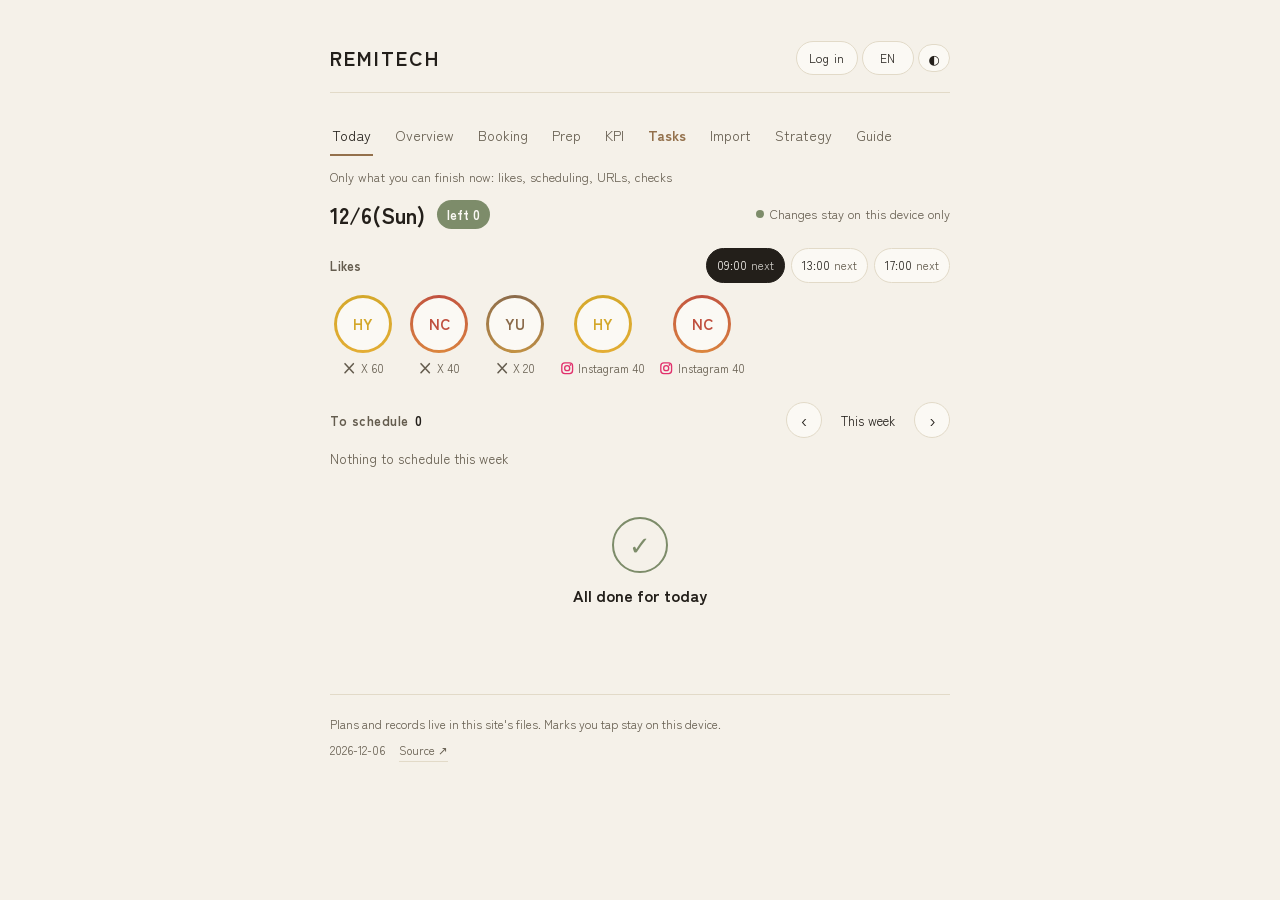
==== index.html @ 0c25159d "REEL: 準備タブに「画像プロンプト」メニューを追加（X・IG別、1行省略表示・コピー） Co-Authored-By: Claude Sonnet 5.5 <noreply@anthropic.c" ====
<!doctype html>
<html lang="en">
<head>
<meta charset="utf-8">
<meta name="viewport" content="width=device-width, initial-scale=1">
<title>REMITECH HUB</title>
<link rel="icon" href="favicon.svg" type="image/svg+xml">
<link rel="icon" href="favicon-32.png" sizes="32x32" type="image/png">
<link rel="apple-touch-icon" href="apple-touch-icon.png">
<meta name="description" content="Source of truth for everything we post.">
<link rel="preconnect" href="https://fonts.googleapis.com">
<link rel="preconnect" href="https://fonts.gstatic.com" crossorigin>
<link rel="stylesheet" href="https://fonts.googleapis.com/css2?family=Zen+Kaku+Gothic+New:wght@300;400;500&family=Shippori+Mincho:wght@500&display=swap">
<link rel="stylesheet" href="./reel-editor.css?v=20261112-img">
<style>
  :root{
    --neon:#2bff88; --neon-ink:#07361b;
    --bg:#f5f1e9; --surface:#fbf9f4; --line:#e2dac8;
    --ink:#231f1a; --muted:#645c4e; --wood:#93704b; --wood-soft:#ece1d0; --sage:#7d8c6a; --todaybg:#f3ebdd; --wkndbg:#f2efe7;
    --mincho:"Shippori Mincho","Hiragino Mincho ProN",serif;
    --gothic:"Zen Kaku Gothic New","Hiragino Sans","Yu Gothic",system-ui,sans-serif;
  }
  @media (prefers-color-scheme:dark){ :root:not([data-theme="light"]){
    --bg:#1c1a16; --surface:#242119; --line:#38332a;
    --ink:#f2eee5; --muted:#b6ad99; --wood:#c99f74; --wood-soft:#382d20; --sage:#9aab84; --todaybg:#2b2318; --wkndbg:#221f19;
  }}
  :root[data-theme="dark"]{
    --bg:#1c1a16; --surface:#242119; --line:#38332a;
    --ink:#f2eee5; --muted:#b6ad99; --wood:#c99f74; --wood-soft:#382d20; --sage:#9aab84; --todaybg:#2b2318; --wkndbg:#221f19;
  }
  *{box-sizing:border-box}
  /* 2026-09-17: 押したときに一瞬ボタンの大きさが変わる問題を消す。
     端末側の既定の押下効果（灰色の重ね・ダブルタップ拡大・OS純正のボタン装飾）が原因だった */
  button{ -webkit-tap-highlight-color:transparent; -webkit-appearance:none; appearance:none; touch-action:manipulation; }
  body{
    margin:0; background:var(--bg); color:var(--ink);
    font-family:var(--gothic); font-weight:400; line-height:1.8;
    -webkit-font-smoothing:antialiased;
  }
  .page{ width:100%; max-width:660px; margin:0 auto; padding:40px 20px 72px; }
  /* 週表は横に長いので、広い画面では枠を広げる。読みものは狭いままにする */
  body[data-wide="true"] .page{ max-width:1180px; }
  body[data-wide="true"] .sum,
  body[data-wide="true"] .rem{ max-width:none; }
  .list, .post, .imp{ max-width:660px; }

  /* ---- header ---- */
  .top{ display:flex; align-items:flex-start; justify-content:space-between; gap:12px; }
  .brand{ margin:0 0 2px; font-size:10px; letter-spacing:.34em; text-indent:.34em;
          color:var(--muted); }
  h1{ margin:0; font-family:var(--mincho); font-weight:500;
      font-size:22px; letter-spacing:.4em; text-indent:.4em; }
  .tagline{ margin:6px 0 0; font-size:13px; color:var(--muted); letter-spacing:.04em; }
  .lang{ display:flex; gap:4px; flex:0 0 auto; }
  .lang{ align-items:center; }
  .pill{
    background:var(--surface); border:1px solid var(--line); border-radius:999px;
    color:var(--ink); font:inherit; font-size:12px; letter-spacing:.06em;
    padding:5px 12px; cursor:pointer; min-width:52px;
  }
  .pill:hover{ border-color:var(--wood); }
  .theme{
    background:var(--surface); border:1px solid var(--line); border-radius:999px;
    color:var(--ink); font:inherit; font-size:13px; line-height:1;
    width:32px; height:28px; cursor:pointer; padding:0;
  }
  .theme:hover{ border-color:var(--wood); }

  /* 状態は色と形の両方で示す。英語が読めなくても区別がつくように */
  .dot{ width:6px; height:6px; border-radius:50%; flex:0 0 auto; }
  .dot[data-status="draft"]{ background:var(--wood); }
  .dot[data-status="live"]{ background:var(--sage, #7d8c6a); }

  /* 更新のお知らせ。作業中に邪魔しないよう、上に細く出すだけ */
  .toast{
    position:fixed; top:10px; right:12px;
    display:flex; align-items:center; gap:12px; z-index:50;
    background:var(--surface); border:1px solid var(--wood); border-radius:999px;
    padding:6px 6px 6px 14px; font-size:12px; color:var(--ink); opacity:.96;
    box-shadow:0 2px 12px rgba(0,0,0,.10); max-width:calc(100vw - 24px);
  }
  .toast[hidden]{ display:none; }
  .toast button{
    background:var(--wood); border:0; border-radius:999px; color:var(--surface);
    font:inherit; font-size:12px; padding:5px 12px; cursor:pointer;
  }
  .toast .x{ background:none; color:var(--muted); padding:5px 8px; }

  /* 上へ戻る。長い週表や準備ボードで下まで行くと出る */
  .totop{
    position:fixed; right:16px; bottom:16px; z-index:40;
    width:40px; height:40px; border-radius:50%;
    background:var(--surface); border:1px solid var(--line); color:var(--ink);
    font:inherit; font-size:16px; line-height:1; cursor:pointer;
    box-shadow:0 2px 10px rgba(0,0,0,.10);
    opacity:0; transform:translateY(6px); transition:opacity .18s ease, transform .18s ease;
  }
  .totop[hidden]{ display:none; }
  .totop[data-in="true"]{ opacity:.95; transform:translateY(0); }
  .totop:hover{ border-color:var(--wood); color:var(--wood); }
  @media (prefers-reduced-motion:reduce){ .totop{ transition:none } }

  /* ---- nav ---- */
  /* タブが増えて、スマホでは一列に収まらない。ページごと横に揺れないよう、
     タブの列だけを横に流す */
  .nav{ display:flex; gap:4px; margin:24px 0 4px; overflow-x:auto; scrollbar-width:none;
        -webkit-overflow-scrolling:touch; }
  .nav::-webkit-scrollbar{ display:none; }
  .nav button{
    background:none; border:0; border-bottom:2px solid transparent;
    color:var(--muted); font:inherit; font-size:14px; padding:6px 2px; margin-right:16px;
    cursor:pointer; flex:0 0 auto; white-space:nowrap;
  }
  .nav button[aria-pressed="true"]{ color:var(--ink); border-bottom-color:var(--wood); }
  /* いいねタブ＝日々の作業タブ。押していなくても少し目立たせる（2026-09-21） */
  .nav button.navhot{ color:var(--wood); font-weight:700; }
  .nav button.navhot[aria-pressed="true"]{ color:var(--ink); }

  /* ---- KPI ---- */
  .kpi{ max-width:none; }
  .ksumbar{ display:flex; flex-wrap:wrap; gap:8px; margin-bottom:20px; }
  .ksum{
    display:flex; flex-direction:column; gap:2px; border:1px solid var(--line);
    border-top:3px solid var(--chc, var(--wood)); border-radius:10px; padding:8px 14px;
  }
  .ksumall{ border-top-color:var(--ink); }
  .ksumname{ font-size:10.5px; color:var(--muted); letter-spacing:.05em; }
  .ksumval{ font-size:18px; font-weight:500; font-variant-numeric:tabular-nums; color:var(--ink); }
  .kgroup{ margin-bottom:18px; display:grid; grid-template-columns:repeat(auto-fill, minmax(260px, 1fr));
    gap:10px; }
  .kgroup .kgtitle{ grid-column:1 / -1; margin-bottom:0; }
  .kgroup .kcard{ margin-bottom:0; }

  .chores{ margin-top:30px; border-top:1px solid var(--line); padding-top:18px; }
  .chwrap{ border:1px solid var(--line); border-radius:14px; background:var(--surface); overflow:hidden; }
  .chtab{ width:100%; border-collapse:collapse; table-layout:fixed; }
  .chtab th, .chtab td{ padding:9px 8px; border-bottom:1px solid var(--line); vertical-align:middle; }
  .chtab tbody tr:last-child th, .chtab tbody tr:last-child td{ border-bottom:0; }
  .chtab thead th{ font-size:13px; font-weight:500; color:var(--muted); text-align:left;
    font-variant-numeric:tabular-nums; }
  .chtab thead th:first-child{ width:150px; }
  .chtab th.now, .chtab td.now{ background:var(--wood-soft); }
  .chtab thead th.now{ color:var(--wood); }
  .chacc2{ text-align:left; border-left:3px solid var(--chc, var(--wood)); }
  .chacc2 b{ display:block; font-size:13px; font-weight:500; color:var(--chc, var(--ink)); }
  .chacc2 i{ font-style:normal; font-size:11.5px; color:var(--muted); }
  .chtab td{ display:table-cell; }
  .chtab td .chchip{ margin:2px 4px 2px 0; }
  .chchip{ font:inherit; font-size:12.5px; color:var(--ink); background:var(--bg);
    border:1px solid var(--line); border-radius:999px; padding:5px 12px; cursor:pointer; }
  .chchip:hover{ border-color:var(--wood); }
  .chchip[data-on="true"]{ color:var(--surface); background:var(--sage); border-color:var(--sage); }
  @media (max-width:640px){
    .chtab thead th:first-child{ width:86px; }
    .chtab th, .chtab td{ padding:7px 4px; }
    .chacc2 b{ font-size:12px; }
    .chtab td .chchip{ display:block; width:100%; margin:3px 0; padding:6px 2px; font-size:11.5px; }
  }
  .kgtitle{
    margin:0 0 8px; font-size:11.5px; color:var(--chc, var(--wood)); letter-spacing:.06em;
    font-weight:500; border-left:3px solid var(--chc, var(--wood)); padding-left:8px;
  }
  .kcard{
    border:1px solid var(--line); border-left:3px solid var(--chc, var(--wood));
    border-radius:14px; background:var(--surface); padding:14px 16px; margin-bottom:10px;
  }
  .khead{ display:flex; align-items:center; gap:8px; margin-bottom:6px; }
  .khead .who{ font-weight:500; font-size:13.5px; color:var(--chc, var(--ink)); }
  .khead .kdate{ margin-left:auto; font-size:11px; color:var(--muted);
                 font-variant-numeric:tabular-nums; }
  .kbody{ display:flex; align-items:flex-end; justify-content:space-between; gap:16px; }
  .kmain{ flex:0 0 auto; }
  .kmain .lbl{ display:block; font-size:11.5px; color:var(--muted); letter-spacing:.04em; }
  .kmain .val{ font-size:26px; font-weight:500; font-variant-numeric:tabular-nums; line-height:1.2; }
  .kmain .dif{ font-size:12px; margin-left:7px; font-variant-numeric:tabular-nums; }
  .kmain .dif[data-up="true"]{ color:var(--sage); }
  .kmain .dif[data-up="false"]{ color:#b4553f; }
  button.ksum{ font:inherit; text-align:left; background:var(--surface); color:inherit; cursor:pointer; }
  button.ksum:hover{ border-color:var(--chc, var(--wood)); }
  button.ksum[aria-pressed="true"]{ background:var(--wood-soft); }
  .ktoggle{ display:block; width:100%; font:inherit; color:inherit; text-align:left; background:none; border:0; padding:0; cursor:pointer; }
  .kbody{ align-items:center; }
  .kchev{ font-size:13px; color:var(--muted); }
  .kman{ margin:0 0 20px; padding:14px 16px; border:1px solid var(--line); border-radius:14px; background:var(--surface); }
  .kmhead{ display:flex; align-items:baseline; gap:10px; flex-wrap:wrap; }
  .kmhead .kgtitle{ margin:0; }
  .kmyt{ margin:6px 0 0; font-size:12.5px; color:var(--muted); }
  .kmgrid{ display:grid; grid-template-columns:repeat(auto-fill, minmax(150px, 1fr)); gap:8px; margin-top:10px; }
  .kmcell{ display:flex; flex-direction:column; gap:3px; font-size:12px; color:var(--muted); box-shadow:inset 3px 0 0 var(--chc); padding-left:8px; }
  .kmcell b{ color:var(--ink); font-weight:600; }
  .kmin{ min-height:44px; font:inherit; font-size:16px; font-variant-numeric:tabular-nums; padding:6px 10px;
    border:1px solid var(--line); border-radius:10px; background:var(--bg); color:var(--ink); }
  .kmbar{ display:flex; align-items:center; gap:10px; margin-top:12px; }
  .kmwho{ display:flex; align-items:baseline; gap:6px; flex-wrap:wrap; }
  .kmdt{ font-style:normal; font-size:11px; color:var(--muted); }
  .kmdt[data-old="true"]{ color:#b4553f; }
  .kmrow{ display:flex; align-items:baseline; justify-content:space-between; gap:8px; }
  .kmrow i{ font-style:normal; font-size:11.5px; color:var(--muted); }
  .kmnum{ font:inherit; font-variant-numeric:tabular-nums; color:var(--ink); background:none; border:0; border-bottom:1px dashed var(--line);
    padding:2px 2px; min-height:32px; cursor:pointer; font-size:17px; }
  .kmnum.kmbig{ font-size:26px; font-weight:600; line-height:1.15; }
  .kmnum:hover{ border-bottom-color:var(--chc, var(--ink)); }
  .kmedit{ width:100%; max-width:130px; }
  .kmgrid .kmcell{ padding:8px 10px 8px 12px; gap:4px; }
  .kmnumwrap{ display:flex; flex-direction:column; align-items:flex-end; }
  .kmstamp{ font-style:normal; font-size:9.5px; color:var(--muted); margin-top:-2px; }
  .kmbar button{ min-height:44px; padding:0 22px; font:inherit; font-weight:700; border:0; border-radius:10px;
    background:var(--ink); color:var(--surface); cursor:pointer; }
  .kdetail{ margin-top:12px; border-top:1px solid var(--line); padding-top:8px; overflow-x:auto; }
  .kdetail table{ width:100%; border-collapse:collapse; font-size:13px; font-variant-numeric:tabular-nums; }
  .kdetail th{ font-size:11.5px; font-weight:500; color:var(--muted); text-align:right; padding:4px 6px; }
  .kdetail td{ text-align:right; padding:5px 6px; border-top:1px solid var(--line); }
  .kdetail th:first-child, .kdetail td:first-child{ text-align:left; }
  .kdetail .kd[data-up="true"]{ color:var(--sage); }
  .kdetail .kd[data-up="false"][data-zero="false"]{ color:#b4553f; }
  .kmore{ margin-top:8px; font:inherit; font-size:12.5px; background:none; border:1px dashed var(--line); border-radius:8px;
    padding:6px 10px; color:var(--muted); cursor:pointer; width:100%; }
  .spark{ width:100%; height:40px; display:block; overflow:visible; }
  .spark .sl{ fill:none; stroke:var(--chc, var(--wood)); stroke-width:1.5;
              stroke-linecap:round; stroke-linejoin:round; }
  .spark .sa{ fill:var(--chc, var(--wood)); opacity:.10; stroke:none; }
  .spark .sd{ fill:var(--chc, var(--wood)); }
  .ksub{ margin:10px 0 0; font-size:12px; color:var(--muted); }

  /* ---- booking board ---- */
  .book{ max-width:560px; }
  .bday{
    border:1px solid var(--line); border-radius:14px; background:var(--surface);
    padding:14px 16px; margin-bottom:10px;
  }
  .bday.today{ border-color:var(--wood); }
  .bday.past{ opacity:.62; }
  .bhead{ display:flex; align-items:baseline; justify-content:space-between; gap:10px; }
  .bhead .d{ font-size:15px; font-weight:500; font-variant-numeric:tabular-nums; }
  .bhead .w{ font-size:12px; color:var(--muted); }
  .bhead .v{ font-size:12px; }
  .bhead .v[data-ok="true"]{ color:var(--sage); }
  .bhead .v[data-ok="false"]{ color:var(--wood); }
  .bhead .v[data-ok="late"]{ color:#b4553f; }
  .brow{ display:flex; align-items:center; gap:8px; margin-top:9px; }
  .brow .nm{ font-size:12.5px; color:var(--chc, var(--ink)); flex:0 0 84px;
             overflow:hidden; text-overflow:ellipsis; white-space:nowrap; }
  .pips{ display:flex; gap:4px; flex-wrap:wrap; }
  .pip{
    display:inline-flex; align-items:center; gap:3px;
    font-size:10.5px; border:1px solid var(--line); border-radius:999px;
    padding:2px 7px; color:var(--muted); white-space:nowrap;
  }
  .pip b{ font-weight:500; font-variant-numeric:tabular-nums; }
  .pip[data-s="sched"]{ color:var(--neon-ink); background:var(--neon); border-color:var(--neon); }
  .pip[data-s="done"]{ color:var(--surface); background:var(--sage); border-color:var(--sage); }
  .pip[data-s="late"]{ color:var(--surface); background:#b4553f; border-color:#b4553f; }
  .pip[data-s="ready"]{ color:var(--surface); background:var(--wood); border-color:var(--wood); }
  .pip[data-s="text"]{ color:var(--wood); border-color:var(--wood); }

  /* ---- prep board ---- */
  .prep{ max-width:760px; }
  .snip{
    border:1px solid var(--line); border-left:3px solid var(--chc, var(--wood));
    border-radius:14px; background:var(--surface); padding:14px 16px; margin-bottom:12px;
  }
  .snhead{ cursor:default; margin-bottom:10px; }
  .snhead .stw{ margin-left:auto }
  .snurl{ display:flex; align-items:center; gap:8px; margin-bottom:10px; }
  .snurl code{
    flex:1 1 auto; min-width:0; overflow:hidden; text-overflow:ellipsis; white-space:nowrap;
    font-size:12.5px; color:var(--ink);
    background:var(--bg); border:1px solid var(--line); border-radius:8px; padding:6px 10px;
  }
  /* ---- ログイン（2026-10-08）と社内資料 ---- */
  /* ---- 投稿タブ（2026-10-08）---- */
  .pchow{ margin:0 0 10px; color:var(--muted); }
  .pcwrap{ overflow:auto; border:1px solid var(--line); border-radius:12px; background:var(--surface); }
  .pctab{ min-width:820px; }
  .pcc{ display:flex; flex-direction:column; align-items:center; justify-content:center; gap:2px; width:100%; min-height:44px; padding:4px 2px; box-sizing:border-box;
    font:inherit; font-size:11px; border:1px solid var(--line); border-radius:8px; background:var(--bg); color:var(--muted); }
  button.pcc{ cursor:pointer; }
  .pcc[data-st="ok"]{ background:color-mix(in srgb, var(--sage) 16%, var(--surface)); border-color:var(--sage); color:var(--ink); }
  .pcc[data-sel="true"]{ box-shadow:0 0 0 2px var(--ink) inset; }
  .pcc[data-st="none"]{ background:color-mix(in srgb, #e5534b 12%, var(--surface)); border-color:#e5534b; color:#b4553f; font-weight:700; }
  .pcc[data-st="wait"], .pcc[data-st="old"]{ border-style:dashed; }
  .pcc[data-st="nodata"]{ background:color-mix(in srgb, var(--muted) 14%, var(--surface)); }
  .pcm{ font-variant-numeric:tabular-nums; white-space:nowrap; }
  .pctag{ font-size:10.5px; padding:0 6px; border-radius:999px; border:1px solid var(--line); }
  .pctag[data-t="same"]{ color:var(--sage); border-color:var(--sage); }
  .pctag[data-t="near"]{ color:#b8862e; border-color:#e0a53a; }
  .pctag[data-t="diff"]{ color:#b4553f; border-color:#e5534b; }
  .pcdetail{ margin-top:12px; padding:12px 14px; border:1px solid var(--line); border-left:3px solid var(--chc, var(--wood)); border-radius:12px; background:var(--surface); }
  .pcdh{ margin:0 0 4px; font-size:14px; }
  .pcdh a{ margin-left:6px; }
  .pccmp{ display:grid; grid-template-columns:1fr 1fr; gap:10px; margin-top:8px; }
  .pccmp pre{ margin:0; white-space:pre-wrap; word-break:break-word; font:inherit; font-size:13px; line-height:1.5; background:var(--bg); border:1px solid var(--line); border-radius:8px; padding:8px 10px; }
  @media (max-width:640px){ .pccmp{ grid-template-columns:1fr; } }
  .tgsnsrow{ margin-left:auto; display:inline-flex; flex-wrap:wrap; gap:4px; align-items:center; }
  .tgsns{ display:inline-flex; align-items:center; gap:3px; padding:2px 7px; font-size:11.5px; border-radius:999px; border:1px solid var(--line); color:var(--muted); background:var(--bg); white-space:nowrap; }
  a.tgsns{ text-decoration:none; min-height:30px; cursor:pointer; transition:background .15s,box-shadow .15s; }
  a.tgsns:hover{ background:color-mix(in srgb,var(--sage) 18%,var(--surface)); box-shadow:0 1px 5px #0002; }
  a.tgsns:focus-visible{ outline:2px solid var(--sage); outline-offset:3px; }
  a.tgsns[data-fixed="true"]{ text-decoration:none; opacity:1; }
  .tgsns .pfi{ width:16px; height:16px; margin:0; }
  .tgsns{ justify-content:center; min-width:30px; min-height:30px; padding:4px; box-sizing:border-box; }
  .tgsns[data-ok="true"]{ color:var(--sage); border-color:var(--sage); font-weight:700; background:color-mix(in srgb, var(--sage) 10%, var(--surface)); }
  .tgsns[data-ok="false"]{ text-decoration:line-through; opacity:.75; }
  .tgshares .tghead{ flex-wrap:wrap; }
  @media (max-width:560px){ .tgsnsrow{ order:9; flex-basis:100%; margin-left:0; } .tgsc{ margin-left:auto; } }
  .bkfetch:disabled{ opacity:.55; cursor:wait; }
  .undobtn{ position:fixed; left:16px; bottom:16px; z-index:50; min-height:44px; padding:0 16px; font:inherit; font-size:14px; font-weight:700;
    border:1px solid var(--ink); border-radius:999px; background:var(--surface); color:var(--ink); box-shadow:0 4px 14px rgba(0,0,0,.15); cursor:pointer; }
  .undobtn:disabled{ opacity:.8; cursor:default; }
  .bkkpi{ display:flex; justify-content:center; flex-wrap:wrap; gap:0 5px; margin-top:3px; font-size:10.5px; line-height:1.4; color:var(--muted);
    text-decoration:none; font-variant-numeric:tabular-nums; white-space:nowrap; }
  .bkkpi:hover{ color:var(--ink); }
  .bkkpil{ color:var(--wood); }

  .manage{max-width:960px;margin:0 auto;padding:12px 0 36px;}
  .manage h2{margin:0 0 6px;font-size:23px;}
  .managebar{display:flex;gap:10px;flex-wrap:wrap;align-items:center;margin:18px 0;}
  .managebar input,.managebar select{min-height:40px;max-width:100%;box-sizing:border-box;padding:6px 10px;border:1px solid var(--line);border-radius:9px;background:var(--surface);color:var(--ink);font:inherit;}
  .managebar input{flex:1;min-width:140px;}
  .managecounts{display:flex;flex-wrap:wrap;gap:10px;margin:16px 0;font-size:13px;color:var(--muted);}
  .managecounts span{padding:6px 10px;border:1px solid var(--line);border-radius:9px;}
  .manage .authusers{border:0;margin:0;padding:0;}
  .manage .authuser{border:1px solid var(--line);border-radius:12px;padding:14px;margin:10px 0;background:var(--surface);gap:12px;}
  .manage .authuser>span:first-child{min-width:130px;}
  .manage .authuser i{display:block;margin-top:4px;}
  .manage .authuser .authseg{flex:none;}
  .manage .authuser[data-suspended="true"]{border-color:#b4553f;}
  .manage button:disabled{opacity:.5;cursor:wait;}
  .manage button:not(:disabled):hover{background:var(--bg);box-shadow:0 1px 4px #0002;}
  .managenew{display:flex;flex-wrap:wrap;gap:8px;align-items:center;margin:12px 0;padding:10px 12px;border:1px solid var(--line);border-radius:12px;}
  .managenew input:not([type=checkbox]){flex:1 1 160px;min-width:0;min-height:40px;box-sizing:border-box;padding:6px 10px;border:1px solid var(--line);border-radius:9px;background:var(--surface);color:var(--ink);font:inherit;}
  .managepolicy{margin-top:24px;padding:16px;border:1px solid var(--line);border-radius:12px;font-size:13px;line-height:1.8;}
  .managepolicy p{margin:4px 0;}
  .retplan{max-width:1020px;margin:0 auto;--ret-blue:#2e6ba7;}
  .ret-controls{display:flex;align-items:center;justify-content:space-between;gap:12px;flex-wrap:wrap;margin:18px 0;}
  .ret-dates{display:flex;gap:6px;flex-wrap:wrap;}
  .ret-dates button,.ret-platforms button{min-height:36px;padding:6px 12px;border:1px solid var(--line);border-radius:9px;background:var(--surface);color:var(--ink);font:inherit;font-size:13px;cursor:pointer;}
  .ret-dates button[aria-pressed="true"]{border-color:#7625bd;background:color-mix(in srgb,#7625bd 10%,var(--surface));color:#7625bd;font-weight:700;}
  .ret-platforms{display:flex;gap:5px;}
  .ret-platforms button[aria-pressed="true"]{border-color:var(--ret-blue);background:var(--ret-blue);color:white;}
  .retplan .yuday{padding:18px;border:1px solid var(--line);border-radius:14px;}
  .retplan h3{margin:12px 0 18px;font-size:20px;}
  .retpair{display:grid;grid-template-columns:1fr 1fr;gap:14px;}
  .retpair-single{grid-template-columns:1fr;}
  .ret-field{min-width:0;padding:14px;border:1px solid var(--line);border-radius:12px;background:var(--surface);}
  .ret-field-en{background:color-mix(in srgb,#dfbd8a 12%,var(--surface));border-color:var(--ret-blue);}
  .ret-field-head{display:flex;align-items:center;justify-content:space-between;gap:8px;min-height:28px;margin-bottom:12px;}
  .ret-field-head span{font-size:12px;color:var(--muted);letter-spacing:.06em;}
  .ret-field-en .ret-field-head span{color:var(--ret-blue);font-weight:700;}
  .retplan pre{margin:0;white-space:pre-wrap;overflow-wrap:anywhere;font:inherit;font-size:15px;line-height:1.85;}
  .retplan .retcopy{width:88px;min-height:28px;padding:3px 8px;box-sizing:border-box;background:var(--ret-blue);border:1px solid var(--ret-blue);border-radius:8px;color:white;font-size:11px;overflow:hidden;text-overflow:ellipsis;white-space:nowrap;}
  .retplan .retcopy:hover{filter:brightness(.9);box-shadow:0 2px 5px #0002;}
  .ret-booking{display:flex;flex-wrap:wrap;align-items:center;gap:8px;margin-top:18px;padding-top:16px;border-top:1px solid var(--line);}
  .ret-booking button{min-height:36px;padding:6px 12px;border:1px solid var(--line);border-radius:9px;font:inherit;font-size:13px;background:var(--surface);color:var(--ink);cursor:pointer;}
  .ret-booking button[aria-pressed="true"]{border-color:var(--ret-blue);color:var(--ret-blue);font-weight:700;}
  .ret-book-actions{display:flex;gap:8px;flex-wrap:wrap;margin-left:auto;}
  .ret-booking .ret-approval[aria-pressed="true"]{background:#fff0be;color:#705000;border-color:#c69823;font-weight:700;}
  .ret-booking .ret-book-button{background:var(--ink);color:var(--surface);}
  .ret-booking .ret-book-button[data-on="true"]{background:#247246;color:white;}
  .ret-booking button:disabled{opacity:.45;cursor:default;}
  .ret-book-status{flex-basis:100%;font-size:12px;color:var(--muted);margin:0;}
  .ret-image{margin-top:18px;padding-top:16px;border-top:1px solid var(--line);font-size:13px;line-height:1.8;}
  .ret-image h4{margin:0 0 6px;}
  .ret-image p{margin:8px 0;}
  .retplan .ret-prompt-copy{width:auto;max-width:100%;min-height:34px;font-size:12px;}
  @media(max-width:700px){.retpair{grid-template-columns:1fr}.retplan .yuday{padding:12px}.retplan h3{font-size:18px;}.ret-field{padding:12px;}}
  @media(max-width:700px){.ret-book-actions{margin-left:0;}}
  .authbg{ position:fixed; inset:0; z-index:60; background:rgba(0,0,0,.35); display:flex; align-items:flex-start; justify-content:center; padding:72px 16px 16px; overflow:auto; }
  .authbg[hidden]{ display:none; }
  .authbox{ width:100%; max-width:380px; background:var(--surface); color:var(--ink); border:1px solid var(--line); border-radius:16px; padding:18px; box-shadow:0 10px 30px rgba(0,0,0,.18); }
  .authbox h2{ margin:0 0 12px; font-size:17px; }
  .authg{display:flex;justify-content:center;min-height:44px;margin:0 0 12px}
  .authtabs{ display:flex; gap:6px; margin-bottom:12px; }
  .authtabs button{ flex:1; min-height:38px; font:inherit; font-size:14px; border:1px solid var(--line); border-radius:10px; background:var(--bg); color:var(--muted); cursor:pointer; }
  .authtabs button[aria-pressed="true"]{ color:var(--ink); border-color:var(--ink); font-weight:700; }
  .authbox label{ display:block; font-size:12.5px; color:var(--muted); margin:8px 0 4px; }
  .authbox input[type=text], .authbox input[type=password]{ width:100%; box-sizing:border-box; min-height:42px; padding:0 12px; font:inherit; font-size:16px; border:1px solid var(--line); border-radius:10px; background:var(--bg); color:var(--ink); }
  .authgo{ width:100%; min-height:44px; margin-top:14px; font:inherit; font-weight:700; border:0; border-radius:10px; background:var(--ink); color:var(--surface); cursor:pointer; }
  .authsub{ min-height:36px; padding:0 14px; font:inherit; font-size:13px; border:1px solid var(--line); border-radius:10px; background:none; color:var(--ink); cursor:pointer; }
  .authlink{ margin-top:6px; padding:4px 0; font:inherit; font-size:13px; color:var(--muted); background:none; border:0; text-decoration:underline; cursor:pointer; }
  .authshow{ display:flex !important; align-items:center; gap:6px; margin:10px 0 0 !important; color:var(--ink) !important; }
  .authacts{ display:flex; gap:6px; flex-wrap:wrap; }
  .authseg{ display:inline-flex; border:1px solid var(--line); border-radius:8px; overflow:hidden; }
  .authseg button{ min-height:30px; padding:0 9px; font:inherit; font-size:12.5px; border:0; background:none; color:var(--muted); cursor:pointer; }
  .authseg button[aria-pressed="true"]{ background:var(--ink); color:var(--surface); font-weight:700; }
  .authmini{ min-height:30px; padding:0 8px; font:inherit; font-size:12px; border:1px solid var(--line); border-radius:8px; background:none; color:var(--ink); cursor:pointer; }
  .authdel{ color:#b4553f; }
  .authuser{ flex-wrap:wrap; }
  .authcode{ padding:6px 0 10px; border-bottom:1px solid var(--line); font-size:12px; color:var(--muted); }
  .authcode code{ display:inline-block; margin-right:8px; padding:4px 8px; font-size:15px; letter-spacing:.06em; color:var(--ink); background:var(--bg); border:1px solid var(--line); border-radius:8px; user-select:all; }
  .authmsg{ min-height:18px; margin:8px 0 0; font-size:13px; color:#b4553f; }
  .authnote{ margin:10px 0 0; font-size:12px; color:var(--muted); }
  .authme{ display:flex; align-items:center; gap:8px; flex-wrap:wrap; margin-bottom:12px; }
  .authme b{ font-size:16px; }
  .authrole{ font-size:12px; padding:2px 8px; border-radius:999px; border:1px solid var(--line); color:var(--muted); }
  .authrole[data-on="true"]{ border-color:var(--sage); color:var(--sage); font-weight:700; }
  .authusers{ margin-top:14px; border-top:1px solid var(--line); padding-top:10px; }
  .authusers p{ margin:0 0 6px; font-size:13px; font-weight:700; }
  .authuser{ display:flex; align-items:center; gap:8px; padding:6px 0; border-bottom:1px solid var(--line); font-size:14px; }
  .authuser span{ flex:1; min-width:0; overflow:hidden; text-overflow:ellipsis; }
  .authuser i{ font-style:normal; font-size:11.5px; color:var(--muted); }
  .authuser label{ margin:0; display:flex; align-items:center; gap:4px; color:var(--ink); font-size:13px; }
  .yuin{ border:1px solid var(--line); border-left:3px solid var(--chc, var(--wood)); border-radius:14px; background:var(--surface); padding:14px 16px; margin-bottom:12px; }
  .yuin .yuhd{ display:flex; align-items:center; gap:8px; flex-wrap:wrap; margin-bottom:10px; }
  .yuin .yuhd b{ font-size:15px; }
  .yulock{ font-size:12px; color:var(--muted); border:1px solid var(--line); border-radius:999px; padding:1px 8px; }
  .yuin details{ margin:6px 0 10px; font-size:13px; }
  .yuin details ul{ margin:6px 0 0; padding-left:18px; color:var(--muted); line-height:1.6; }
  .yuday{ border-top:1px solid var(--line); padding:12px 0 4px; }
  .yuday[data-today="true"]{ border-top:2px solid var(--ink); }
  .yudate{ display:flex; align-items:center; gap:8px; flex-wrap:wrap; margin-bottom:6px; font-variant-numeric:tabular-nums; }
  .yudate b{ font-size:15px; }
  .yutag{ font-size:11.5px; padding:1px 8px; border-radius:999px; background:var(--bg); border:1px solid var(--line); color:var(--muted); }
  .yutag.fix{ color:#b4553f; border-color:#b4553f; }
  .yuimg{ font-size:13px; color:var(--ink); margin:0 0 6px; }
  .yurow{ display:flex; align-items:flex-start; gap:8px; margin:6px 0; }
  .yurow .yuk{ flex:0 0 74px; font-size:12px; color:var(--muted); padding-top:6px; }
  .yurow pre{ flex:1 1 auto; min-width:0; margin:0; white-space:pre-wrap; word-break:break-word; font:inherit; font-size:13px; line-height:1.5;
    background:var(--bg); border:1px solid var(--line); border-radius:8px; padding:6px 10px; max-height:7.6em; overflow:auto; }
  .yurow .cpy{ flex:0 0 auto; }
  .yuphotos{ display:flex; flex-wrap:wrap; gap:6px; margin:0 0 8px; }
  .yuph{ font-variant-numeric:tabular-nums; }
  .yuprompts{ border:1px solid var(--line); border-radius:12px; padding:10px 12px; margin:0 0 12px; background:var(--bg); }
  .yuptitle{ margin:0 0 6px; font-weight:700; font-size:14px; }
  .yupitem{ padding:8px 0; border-top:1px dashed var(--line); }
  .yupitem[data-past="true"]{ opacity:.55; }
  .yunote{ margin:4px 0 0; font-size:12px; color:var(--muted); }
  /* ---- 今週（スマホ）: 日ごとの縦の並び ---- */
  .agenda{ display:none; }
  .agday{ border:1px solid var(--line); border-radius:14px; background:var(--surface);
    padding:10px 14px 4px; margin-bottom:10px; }
  .agday.today{ border-color:var(--wood); box-shadow:0 0 0 1px var(--wood); }
  .aghead{ margin:0 0 4px; font-size:15px; font-weight:500; color:var(--ink);
    display:flex; align-items:center; gap:6px; font-variant-numeric:tabular-nums; }
  .aghead span:first-child{ font-size:12px; color:var(--muted); font-weight:400; }
  .agn{ margin-left:auto; font-size:12px; color:var(--muted); font-weight:400; }
  .aghead{ cursor:pointer; min-height:30px; }
  .aghead::after{ content:"\203a"; color:var(--muted); font-size:16px; transform:rotate(90deg); margin-left:4px; }
  .agday.shut .aghead::after{ transform:none; }
  .agday.shut{ padding-bottom:10px; }
  .agday.shut .aghead{ margin:0; }
  .agnone{ margin:0 0 8px; color:var(--line); }
  .agrow{ display:flex; align-items:center; gap:10px; padding:9px 0;
    border-top:1px solid var(--line); border-left:3px solid var(--chc, var(--wood)); padding-left:9px; }
  .agmain{ flex:1 1 auto; min-width:0; display:grid; grid-template-columns:auto 1fr auto;
    align-items:center; column-gap:8px; row-gap:3px; cursor:pointer; }
  .agtime{ font-size:14px; font-weight:500; font-variant-numeric:tabular-nums; color:var(--ink); }
  .agwho{ font-size:12.5px; color:var(--chc, var(--ink)); font-weight:500; white-space:nowrap;
    overflow:hidden; text-overflow:ellipsis; }
  .agwho i{ font-style:normal; font-weight:400; color:var(--muted); font-size:12px; }
  .agmain .mk{ font-size:11.5px; }
  .aglabel{ grid-column:1 / -1; font-size:12.5px; color:var(--muted); white-space:nowrap;
    overflow:hidden; text-overflow:ellipsis; }
  .agmats{ display:flex; gap:6px; flex:0 0 auto; }
  .agmats .mt{ width:34px; height:34px; font-size:13px; border-radius:9px; }
  @media (max-width:640px){
    .gridwrap{ display:none; }
    .agenda{ display:block; }
  }

  /* ---- 予約（行＝中身、列＝日） ---- */
  .bkhead{ display:flex; align-items:center; gap:10px; flex-wrap:wrap; margin:4px 0 12px; }
  .bkthis{ min-height:40px; padding:0 14px; font:inherit; border:1px solid var(--line); border-radius:999px;
    background:var(--surface); color:var(--ink); cursor:pointer; }
  .bkthis:disabled{ opacity:.4; cursor:default; }
  .bkjump{ display:flex; align-items:center; gap:6px; font-size:12.5px; color:var(--muted); }
  .bkjump input{ min-height:40px; font:inherit; font-size:14px; padding:4px 8px; border:1px solid var(--line); border-radius:10px;
    background:var(--surface); color:var(--ink); }
  /* 日付の見出しも、下に送ったとき上に残す（2026-09-23 Hibiki指定）。
     見出しを画面に留めるには、表そのものが縦にも動く箱でないといけないので、
     高さを画面に合わせて、表の中で縦にも送る形にする */
  /* 高さは画面に合わせてJSで入れる（bkFitHeight）。表の外（ページ）が長く動くと、
     箱ごと上に流れて見出しも消えるため、表の中だけが動くようにする */
  .bkwrap{ overflow:auto; max-height:calc(100dvh - 160px); overscroll-behavior:contain;
    border:1px solid var(--line); border-radius:12px; background:var(--surface); }
  .bktab thead th{ position:sticky; top:0; z-index:2; background-color:var(--surface); }
  .bktab thead th.bkacc{ z-index:3; }   /* 左上の角。縦と横の両方で残る */
  .bktab thead th[data-wknd="true"]{ background-color:var(--wkndbg); }
  .bktab thead th[data-today="true"]{ background-color:var(--todaybg); }
  .bktab thead th[data-hol="true"]{ background-color:color-mix(in srgb, #e5534b 13%, var(--surface)); }
  /* 見出しの下の線は、送っても消えないように影で描く（枠線は一緒に動かない） */
  .bktab thead th::after{ content:""; position:absolute; left:0; right:0; bottom:-1px; height:1px; background:var(--line); }
  .bktab{ border-collapse:collapse; width:100%; min-width:760px; table-layout:fixed; }
  /* 直近2週: 15日ぶん。昨日と今日のあいだに太い線を引いて、左右を分ける */
  .bktab.bkrecent{ min-width:1360px; }
  .bktab.bkrecent tr > :nth-child(3){ border-left:3px solid var(--ink); }
  .bkrange{ font-size:14px; font-variant-numeric:tabular-nums; }
  .bktab th, .bktab td{ border-bottom:1px solid var(--line); border-left:1px solid var(--line); padding:4px; text-align:center; }
  .bktab .bkacc{ position:sticky; left:0; z-index:1; width:150px; text-align:left; padding:6px 10px; background:var(--surface);
    border-left:0; box-shadow:inset 3px 0 0 var(--chc, transparent); }
  .bkacc b{ display:block; font-size:13px; line-height:1.3; font-weight:500; }
  .bkacc i{ display:block; font-style:normal; font-size:11.5px; color:var(--muted); font-variant-numeric:tabular-nums; }
  .bkowner{ margin-top:2px; font-size:10.5px; color:var(--muted); text-align:center; }
  .bkgrp th.bkproject-owner{position:static;text-align:center;font-size:12px;font-weight:600;white-space:normal}
  .bkmonth{border:1px solid var(--line);border-radius:10px;padding:12px;margin:12px 0;background:var(--surface)}
  .bkmonth summary{cursor:pointer;font-size:14px;font-weight:600}
  .yuspecial{margin:12px 0;padding:12px 14px;border-left:3px solid var(--wood);border-radius:0 8px 8px 0;background:var(--todaybg);font-size:14px;line-height:1.8}
  .yuread,.yuhistory{width:100%;margin:10px 0}.yuread summary,.yuhistory summary{cursor:pointer;min-height:44px;padding:10px 0;font-size:13px;line-height:1.7}.yuread[open] summary,.yuhistory[open] summary{margin-bottom:8px}.yuread summary:focus-visible,.yuhistory summary:focus-visible{outline:2px solid var(--wood);outline-offset:2px}
  .bkmonth-list{display:grid;gap:8px;margin-top:12px}.bkmonth-list>div{display:flex;flex-wrap:wrap;gap:4px 14px;padding:8px 0;border-top:1px solid var(--line);font-size:12px}.bkmonth-list b{min-width:140px}.bkmonth-list span{color:var(--muted)}
  /* 予約ボタンの操作（タップ・長押し＋ドラッグ）*/
  .bktab .bkc.bkbig{ touch-action:pan-y; position:relative; }   /* 縦スクロールは邪魔しない。横は長押し成立後だけ奪う */
  .bktab .bkc.bkbig[data-video]{ background:color-mix(in srgb, var(--neon) 35%, var(--surface)); border-color:var(--neon); color:var(--ink); font-weight:600; font-size:11.5px; }
  .bktab .bkc.bkbig.bklong{ box-shadow:0 0 0 2px var(--ink) inset; }
  .bktab .bkc.bkbig[data-drag="left"]{ transform:translateX(-3px); }
  .bktab .bkc.bkbig[data-drag="right"]{ transform:translateX(3px); }
  .bktab .bkc.bkbig[data-drag="down"]{ transform:translateY(3px); }
  .bktab .bkc.bkbig[data-drag="up"]{ transform:translateY(-3px); }
  .bkmemodot{ position:absolute; top:2px; right:3px; font-size:9px; opacity:.7; }
  .bklinkdot{ position:absolute; top:2px; left:3px; font-size:9px; opacity:.7; }
  /* 長押しの案内（コンパス）。2026-09-17 */
  .bkhint{ position:absolute; z-index:65; display:grid; grid-template-columns:60px 60px 60px; grid-template-rows:30px 30px 30px;
    gap:3px; width:189px; height:96px; pointer-events:none; }
  .bkhint span{ display:flex; align-items:center; justify-content:center; text-align:center; line-height:1.15;
    font-size:10.5px; padding:2px; border-radius:8px; background:var(--surface); border:1px solid var(--line); color:var(--muted);
    box-shadow:0 2px 6px rgba(0,0,0,.12); }
  .bkhint .hu{ grid-column:2; grid-row:1; }
  .bkhint .hl{ grid-column:1; grid-row:2; }
  .bkhint .hc{ grid-column:2; grid-row:2; background:none; border:0; box-shadow:none; font-size:15px; opacity:.4; }
  .bkhint .hr{ grid-column:3; grid-row:2; }
  .bkhint .hd{ grid-column:2; grid-row:3; }
  .bkhint span[data-active="true"]{ background:var(--ink); color:var(--surface); border-color:var(--ink); font-weight:700; }
  /* 予約ボタンのドロップダウン。ラベルを選んだボタンはその色（文字は黒） */
  .bktab .bkc.bkbig[data-cust]{ background:var(--cc); border:1px solid var(--cc); border-style:solid; color:#1b1b1b; font-weight:600; font-size:11.5px; }
  #bkMenu, #bkRowMenu{ position:absolute; z-index:60; min-width:190px; max-width:min(280px, calc(100vw - 16px)); padding:6px; border:1px solid var(--line); border-radius:12px;
    background:var(--surface); color:var(--ink); box-shadow:0 8px 24px rgba(0,0,0,.18); display:flex; flex-direction:column; gap:2px; }
  .bkmi, .bkmedit{ display:flex; align-items:center; gap:8px; width:100%; min-height:40px; padding:0 10px; font:inherit; font-size:13.5px; text-align:left;
    background:none; border:0; border-radius:8px; color:var(--ink); cursor:pointer; }
  .bkmi:hover, .bkmedit:hover{ background:color-mix(in srgb, var(--ink) 7%, transparent); }
  .bkmedit{ margin-top:4px; border-top:1px solid var(--line); border-radius:0 0 8px 8px; font-size:12.5px; color:var(--muted); }
  .bkmsw{ flex:0 0 auto; width:14px; height:14px; border-radius:4px; border:1px solid rgba(0,0,0,.15); }
  .bkmsw0{ background:none; border-style:dashed; border-color:var(--line); }
  .bkmform{ display:flex; flex-direction:column; gap:6px; padding:4px 6px 6px; }
  .bkmrow{ display:flex; align-items:center; gap:6px; }
  .bkmtx{ flex:1 1 auto; min-width:0; font-size:13px; overflow:hidden; text-overflow:ellipsis; white-space:nowrap; }
  .bkmdel{ flex:0 0 auto; min-width:32px; min-height:32px; font:inherit; background:none; border:1px solid var(--line); border-radius:6px; color:var(--muted); cursor:pointer; }
  .bkmnew input[type=color]{ flex:0 0 auto; width:36px; height:34px; padding:0; border:1px solid var(--line); border-radius:6px; background:none; }
  .bkmnew input[type=text]{ flex:1 1 auto; min-width:0; min-height:34px; font:inherit; font-size:16px; padding:2px 8px; border:1px solid var(--line); border-radius:6px; background:var(--bg); color:var(--ink); }
  .bkmadd{ flex:0 0 auto; min-height:34px; padding:0 10px; font:inherit; font-weight:700; border:0; border-radius:6px; background:var(--ink); color:var(--surface); cursor:pointer; }
  .bkday i{ display:block; font-style:normal; font-size:11px; color:var(--muted); }
  .bkday b{ font-size:14px; font-variant-numeric:tabular-nums; }
  .bktab [data-wknd="true"]{ background:var(--wkndbg); }
  .bktab [data-today="true"]{ background:var(--todaybg); }
  .bkgrp th{ position:sticky; left:0; text-align:left; padding:8px 10px; font-size:12.5px; font-weight:700; color:var(--chc);
    background:var(--bg); border-left:0; }
  /* プロジェクト名の行は表の幅いっぱいなので、名前だけを左に留める（横に送っても見える。2026-09-21） */
  .bkgrp th{ position:static; }
  .bkgrpin{ position:sticky; left:10px; display:inline-block; }
  .bkgrp em{ font-style:normal; font-weight:500; font-size:11.5px; color:#b4553f; margin-left:6px; }
  .bkc{ display:block; width:100%; min-height:38px; font:inherit; font-size:12.5px; font-weight:700; border:1px solid var(--line);
    border-radius:8px; background:var(--bg); color:var(--ink); cursor:pointer; }
  .bkc[data-s="sched"]{ background:var(--neon); border-color:var(--neon); color:var(--neon-ink); }
  .bkc[data-s="done"]{ background:var(--sage); border-color:var(--sage); color:#fff; font-size:11px; }
  .bkc[data-s="late"]{ border-color:#b4553f; color:#b4553f; }
  .bkc[data-s="skip"]{ color:var(--muted); text-decoration:line-through; font-size:11px; font-weight:500; border-style:dashed; }
  /* 投稿が確かめられてリンクが入った枠は青（2026-10-09 Hibiki指定）。ほかの状態より優先 */
  .bkc.bkbig[data-posted="1"]{ background:#2f6fd6; border-color:#2f6fd6; color:#fff; }
  /* 「準備中」と出るマスは、どれも同じオレンジにそろえる（2026-09-23 Hibiki指定）。
     前は、準備中として登録した枠＝オレンジ、まだ何も押していない枠＝灰色の破線、と2種類あった */
  .bkc[data-s="prep"],
  .bkc.bkbig[data-s="none"], .bkc.bkbig[data-s="text"], .bkc.bkbig[data-s="ready"]{
    background:color-mix(in srgb, #e0a53a 22%, var(--surface)); border-color:#e0a53a; border-style:solid;
    color:var(--ink); font-weight:700; font-size:11.5px; }
  .subnav{ margin:6px 0 10px; }
  .seg{ display:inline-flex; border:1px solid var(--line); border-radius:999px; overflow:hidden; background:var(--surface); }
  .seg button{ font:inherit; font-size:13px; min-height:36px; padding:0 16px; border:0; background:none; color:var(--muted); cursor:pointer; }
  .seg button[aria-pressed="true"]{ background:var(--ink); color:var(--surface); }
  .bkno{ color:var(--line); }
  /* 2026-10-07: 動画の確認で、その日は投稿する動画がない枠。押せないことが分かるように灰色で塗る */
  .bkwait{ display:block; min-height:38px; border-radius:8px; background:color-mix(in srgb, var(--muted) 26%, var(--surface)); }
  .bkwait[data-plan]{ display:flex; align-items:center; justify-content:center; font-size:11.5px; font-weight:600; color:var(--ink);
    background:color-mix(in srgb, var(--neon) 18%, var(--surface)); border:1px dashed var(--neon); }
  .bkwho{ display:block; width:100%; margin-top:3px; min-height:24px; font:inherit; font-size:11.5px; font-weight:700; line-height:1;
    border:1px dashed var(--line); border-radius:999px; background:none; color:var(--muted); cursor:pointer; }
  .bkwho[data-name="seohyun"]{ background:#fcefa6; border:1px solid #ecd45e; color:#111; }
  .bkwho[data-name="suha"]{ background:#f8cdca; border:1px solid #e9a19c; color:#111; }
  .bkwho[data-name="hyejeong"]{ background:#fcd9b6; border:1px solid #f0b47c; color:#111; }
  .bkdaybtn{ display:block; width:100%; font:inherit; color:inherit; background:none; border:0; padding:2px 0; cursor:pointer; border-radius:8px; }
  .bkdaybtn:hover{ background:color-mix(in srgb, #d9534f 10%, transparent); }
  .bkdaybtn em{ display:block; font-style:normal; font-size:10.5px; font-weight:700; color:#c0392b; }
  .bktab th[data-hol="true"], .bktab td[data-hol="true"]{ background:color-mix(in srgb, #e5534b 13%, var(--surface)); }
  /* 行の非表示（2026-09-23 Hibiki指定:「13時とか、返信のところを見えないように」）。
     みんな共通。押すところは行の一覧（bkrows）で選ぶ */
  .bkrowsbtn{ display:inline-flex; align-items:center; gap:5px; min-height:40px; padding:0 12px; font:inherit; font-size:12.5px;
    font-weight:700; color:var(--ink); background:var(--surface); border:1px solid var(--line); border-radius:999px; cursor:pointer; }
  .bkrowsbtn:hover{ border-color:var(--wood); color:var(--wood); }
  .bkrowsbtn em{ font-style:normal; font-weight:700; color:#b4553f; }
  .bkrowsbox{ margin:0 0 12px; padding:12px; border:1px solid var(--line); border-radius:12px; background:var(--surface); }
  .bkrowsbox h4{ margin:0 0 8px; font-size:13px; }
  .bkrowsgrp{ margin-top:10px; font-size:12px; font-weight:700; color:var(--chc, var(--wood)); }
  .bkrowslist{ display:flex; flex-wrap:wrap; gap:6px; margin-top:6px; }
  .bkrowsitem{ min-height:38px; padding:0 12px; font:inherit; font-size:12.5px; color:var(--ink); background:var(--bg);
    border:1px solid var(--line); border-radius:999px; cursor:pointer; }
  .bkrowsitem[aria-pressed="false"]{ color:var(--muted); text-decoration:line-through; border-style:dashed; background:none; }
  .bkrowsfoot{ display:flex; gap:8px; margin-top:12px; }
  .bkrowsfoot button{ min-height:40px; padding:0 14px; font:inherit; font-size:12.5px; font-weight:700; border-radius:10px; cursor:pointer;
    border:1px solid var(--line); background:var(--bg); color:var(--ink); }
  /* 行見出しを押すと出るメニュー・行の追加（2026-09-28 Hibiki指定） */
  .bktab tbody th.bkacc{ cursor:pointer; }
  .bktab tbody th.bkacc:hover b{ text-decoration:underline; text-underline-offset:3px; }
  .bktab tbody th.bkacc[data-added="1"] b::after{ content:" ＋"; color:var(--muted); font-weight:500; }
  .bkaddbtn{ min-height:38px; padding:0 12px; font:inherit; font-size:12.5px; font-weight:700; color:var(--chc, var(--wood));
    background:none; border:1px dashed var(--chc, var(--line)); border-radius:999px; cursor:pointer; }
  .bkaddform{ display:flex; flex-wrap:wrap; align-items:center; gap:8px; margin-top:8px; padding:10px; border:1px solid var(--line); border-radius:10px; background:var(--bg); }
  .bkaddform input[type=text]{ flex:1 1 140px; min-width:0; min-height:40px; font:inherit; font-size:16px; padding:2px 10px; border:1px solid var(--line); border-radius:8px; background:var(--surface); color:var(--ink); }
  .bkaddform select, .bkaddform input[type=time]{ min-height:40px; font:inherit; font-size:15px; padding:2px 8px; border:1px solid var(--line); border-radius:8px; background:var(--surface); color:var(--ink); }
  .bkaddform label{ display:flex; align-items:center; gap:6px; font-size:12.5px; color:var(--muted); }
  .bkaddform .bkaddsave{ min-height:40px; padding:0 16px; font:inherit; font-weight:700; border:0; border-radius:8px; background:var(--ink); color:var(--surface); cursor:pointer; }
  .bkaddmsg{ flex-basis:100%; font-size:12px; color:#b4553f; }
  .kmcommon{ margin-left:8px; font-size:12px; font-weight:500; color:var(--muted); font-variant-numeric:tabular-nums; }
  .kmcommon[data-old="true"]{ color:#b4553f; }
  .bkcell{ display:flex; flex-direction:column; gap:3px; }
  .bkc.bkbig{ min-height:44px; font-size:13px; }
  /* 予約済みは ✓ の印だけ */
  .bkchk{ font-size:18px; line-height:1; }
  .bkvmark{ display:block; font-size:10px; font-weight:600; line-height:1.2; opacity:.85; }
  /* 返信の行は、すぐ上の投稿に付いていると分かるように字下げして低くする。SNSと時間は親と同じなので出さない */
  .bktab .bkreprow .bkacc{ padding:2px 8px 2px 26px; }
  .bktab .bkreprow .bkacc b{ font-size:12px; font-weight:500; color:var(--muted); }
  .bktab .bkreprow .bkacc i{ display:none; }
  .bktab .bkreprow td{ padding-top:2px; padding-bottom:2px; }
  .bktab .bkreprow .bkc.bkrep{ min-height:28px; }
  .bkc.bkrep{ min-height:28px; font-size:12px; background:none; border-style:dotted; }
  .bkc.bkrep[data-on="true"]{ background:color-mix(in srgb, var(--sage) 22%, var(--surface)); border-style:solid; border-color:var(--sage); color:var(--ink); }
  /* 返信の枠にもフリップ操作（2026-09-21）。動画投稿は予約ボタンと同じ緑、返信しないは空欄と同じ破線 */
  .bktab .bkc.bkrep{ touch-action:pan-y; position:relative; }
  .bktab .bkc.bkrep.bklong{ box-shadow:0 0 0 2px var(--ink) inset; }
  .bkc.bkrep[data-rst="video"]{ background:color-mix(in srgb, var(--neon) 35%, var(--surface)); border-style:solid; border-color:var(--neon); color:var(--ink); font-weight:600; font-size:11px; }
  .bkc.bkrep[data-rst="skip"]{ background:none; border-style:dashed; color:var(--muted); text-decoration:line-through; font-size:11px; font-weight:500; }
  .bkc.bkrep[data-ck][data-on="true"]{ background:var(--neon); border-color:var(--neon); color:var(--neon-ink); }   /* 動画投稿確認の✓は予約済みと同じ緑 */
  .pwlink{ display:block; margin:18px 0 0; padding:6px 0; font:inherit; font-size:12.5px; color:var(--muted); background:none; border:0; text-decoration:underline; cursor:pointer; }
  .pwform{ max-width:420px; margin:18px 0 0; padding:12px 14px; border:1px solid var(--line); border-radius:12px; background:var(--surface); display:flex; flex-direction:column; gap:8px; }
  .pwform .kgtitle{ margin:0; }
  .pwform input{ min-height:44px; font:inherit; font-size:15px; padding:8px 12px; border:1px solid var(--line); border-radius:10px; background:var(--bg); color:var(--ink); }
  .pwbar{ display:flex; align-items:center; gap:8px; flex-wrap:wrap; }
  .pwbar button{ min-height:44px; padding:0 18px; font:inherit; font-weight:700; border:0; border-radius:10px; background:var(--ink); color:var(--surface); cursor:pointer; }
  .pwbar .pwsub{ background:none; color:var(--muted); border:1px solid var(--line); font-weight:500; }
  .bkdoc{ margin-left:8px; font-size:12px; font-weight:500; color:var(--chc); }
  .bkc.bknew{ color:var(--muted); font-weight:500; border-style:dashed; background:none; }
  @media (max-width:700px){
    .bktab{ min-width:680px; }
    .bktab .bkacc{ width:112px; padding:6px 8px; }
    .bkc{ min-height:42px; }
  }
  /* ---- いいね（今日） ---- */
  .lkcode{ display:flex; flex-wrap:wrap; align-items:center; gap:8px; max-width:720px; margin:0 0 12px; padding:10px 12px;
    border:1px solid var(--line); border-radius:12px; background:var(--surface); }
  .lkcode label{ font-size:13px; font-weight:700; }
  .lkcode input{ flex:1 1 180px; min-width:0; min-height:44px; font:inherit; font-size:15px; padding:8px 12px;
    border:1px solid var(--line); border-radius:10px; background:var(--bg); color:var(--ink); }
  .lkcode button{ min-height:44px; padding:0 16px; font:inherit; font-weight:700; border:0; border-radius:10px;
    background:var(--ink); color:var(--surface); cursor:pointer; }
  .lkttl{ margin:0; font-size:20px; font-weight:700; }
  .lkttl span{ font-size:14px; font-weight:500; color:var(--muted); margin-left:4px; }
  .lkprog{ height:6px; border-radius:999px; background:var(--line); overflow:hidden; margin:0 0 12px; }
  .lkprog i{ display:block; height:100%; background:var(--sage); transition:width .2s ease; }
  .lkall{ margin:0 0 12px; font-weight:700; color:var(--sage); }
  .lkattog{ min-height:32px; padding:0 12px; font:inherit; font-size:12.5px; color:var(--muted); background:none;
    border:1px solid var(--line); border-radius:999px; cursor:pointer; }
  .lkattog[aria-pressed="true"]{ color:var(--ink); border-color:var(--ink); font-weight:700; }
  .lkc .lkat{ display:block; font-size:10.5px; font-weight:500; opacity:.85; line-height:1.2; font-variant-numeric:tabular-nums; }
  .lktoday{ max-width:720px; border:1px solid var(--line); border-radius:14px; background:var(--surface); }
  .lkrow{ display:flex; align-items:center; flex-wrap:wrap; gap:10px; padding:10px 12px; border-bottom:1px solid var(--line);
    box-shadow:inset 3px 0 0 var(--chc); }
  .lkrow:last-child{ border-bottom:0; }
  /* 名前は縮めて、ボタンは1行のまま右にそろえる（リプライが増えても折り返さない） */
  .lkname{ flex:1 1 0; min-width:150px; }
  .lklink{ color:var(--muted); text-decoration:underline; word-break:break-all; }
  .lkname b{ display:block; font-size:14px; line-height:1.3; }
  .lkname i{ display:block; font-style:normal; font-size:12px; color:var(--muted); }
  /* 行が縦に伸びないよう、ハッシュタグは1行に収めて入りきらない分は省く */
  .lkname i.lkmeta{ display:flex; align-items:center; flex-wrap:nowrap; gap:3px 7px; overflow:hidden; white-space:nowrap; }
  .lkname i.lkmeta > span:first-child{ flex:0 0 auto; }
  .lkrow .lklink{ display:block; overflow:hidden; text-overflow:ellipsis; white-space:nowrap; word-break:normal; }
  .lkkeywords{ display:inline-flex; flex-wrap:nowrap; gap:3px 6px; min-width:0; max-width:100%; overflow:hidden; }
  .lkkeyword{ display:inline-block; max-width:7em; overflow:hidden; text-overflow:ellipsis; white-space:nowrap;
    color:var(--wood); font-size:11px; text-decoration:none; }
  .lkkeyword:hover, .lkkeyword:focus-visible{ text-decoration:underline; }
  .lkbtns{ flex:0 0 auto; display:flex; gap:6px; margin-left:auto; }
  .lkc.lkbig{ width:66px; min-height:44px; margin:0; font-size:13px; border-radius:10px; }
  .lkbtns{ flex-wrap:wrap; justify-content:flex-end; }
  .lkc.lkbig.lkwide{ width:auto; padding:0 10px; }
  .lkbtns.lkgrid{ display:grid; grid-template-columns:var(--lkcols); justify-content:end; }
  .lkgrid .lkc.lkbig{ width:100%; padding:0 6px; }
  .lkc.lkbig[data-now="true"]{ border-color:var(--ink); border-width:2px; font-weight:700; }
  .lkpast{ display:block; width:100%; max-width:720px; margin:16px 0 12px; padding:12px; font:inherit; font-size:14px;
    color:var(--muted); background:none; border:1px dashed var(--line); border-radius:12px; cursor:pointer; }
  @media (max-width:420px){
    .lkrow{ flex-wrap:wrap; }
    .lkbtns{ width:100%; }
    .lkc.lkbig{ flex:1 1 28%; width:auto; }
    /* 5つ並ぶ行は2段に折り返す。文字は1行のまま */
    .lkc.lkbig.lkwide{ flex:1 1 40%; white-space:nowrap; }
    .lkbtns.lkgrid{ grid-template-columns:repeat(3, minmax(0, 1fr)); }
  }
  /* ---- いいね（週のカレンダー） ---- */
  .lk{ max-width:1100px; }
  .lkhead{ display:flex; align-items:center; gap:12px; flex-wrap:wrap; margin:4px 0 12px; }
  .lknav{ display:flex; align-items:center; gap:6px; }
  .lknav span{ min-width:96px; text-align:center; font-weight:700; }
  .lknav button{ font:inherit; font-size:18px; width:40px; height:40px; border-radius:50%; border:1px solid var(--line);
    background:var(--surface); color:var(--ink); cursor:pointer; }
  .lkwrap{ overflow-x:auto; border:1px solid var(--line); border-radius:12px; background:var(--surface); }
  .lktab{ border-collapse:collapse; width:100%; min-width:760px; table-layout:fixed; }
  .lktab th, .lktab td{ border-bottom:1px solid var(--line); border-left:1px solid var(--line); padding:6px 4px; text-align:center; }
  .lktab tbody tr:last-child th, .lktab tbody tr:last-child td{ border-bottom:0; }
  .lktab .lkacc{ position:sticky; left:0; z-index:1; width:118px; text-align:left; padding:8px 10px; background:var(--surface);
    border-left:0; box-shadow:inset 3px 0 0 var(--chc, transparent); }
  .lkacc b{ display:block; font-size:13px; line-height:1.3; }
  .lkacc i{ display:block; font-style:normal; font-size:11.5px; color:var(--muted); }
  .lkday i{ display:block; font-style:normal; font-size:11px; color:var(--muted); }
  .lkday b{ font-size:15px; }
  .lktab [data-wknd="true"]{ background:var(--wkndbg); }
  .lktab [data-today="true"]{ background:var(--todaybg); }
  .lkday[data-today="true"] b{ display:inline-grid; place-items:center; width:26px; height:26px; border-radius:50%;
    background:var(--ink); color:var(--surface); }
  .lkc{ display:block; width:100%; min-height:34px; margin:3px 0; font:inherit; font-size:12.5px; font-variant-numeric:tabular-nums;
    border:1px solid var(--line); border-radius:8px; background:var(--bg); color:var(--ink); cursor:pointer; }
  .lkc[data-on="true"]{ background:var(--sage); border-color:var(--sage); color:#fff; font-weight:700; }
  .lkc:disabled{ opacity:.35; cursor:default; }
  @media (max-width:700px){
    .lktab{ min-width:640px; }
    .lktab .lkacc{ width:92px; padding:6px 8px; }
    .lkc{ min-height:40px; }
  }
  /* ---- 今日 ---- */
  .td{ max-width:680px; margin:0 auto; }
  .tdhead{ display:flex; align-items:center; gap:12px; flex-wrap:wrap; margin:6px 0 14px; }
  .tddate{ margin:0; font-size:22px; font-weight:700; }
  .tdleft{ font-size:13px; font-weight:700; padding:3px 10px; border-radius:999px; color:var(--surface); background:var(--ink); }
  .tdleft[data-zero="true"]{ background:var(--sage); }
  .tdhead .savestat{ margin-left:auto; }
  .td7{ display:inline-flex; align-items:center; gap:5px; }
  .td7d{ width:14px; height:14px; border-radius:50%; border:1.5px solid var(--sage);
    background:conic-gradient(var(--sage) var(--p), transparent 0); }
  .td7d.td7now{ box-shadow:0 0 0 2px var(--surface), 0 0 0 3.5px var(--ink); }
  .tdsec{ margin:0 0 18px; }
  .tdsech{ display:flex; align-items:center; gap:10px; flex-wrap:wrap; margin:0 0 8px; }
  .tdsech > p{ margin:0; font-size:13px; font-weight:700; color:var(--muted); letter-spacing:.04em; }
  .tdsech > p b{ color:var(--ink); margin-left:2px; }
  .tdblocks{ display:flex; gap:6px; margin-left:auto; }
  .tdblk{ font:inherit; font-size:12.5px; padding:5px 10px; min-height:32px; border-radius:999px; border:1px solid var(--line);
    background:var(--surface); color:var(--ink); cursor:pointer; }
  .tdblk i{ font-style:normal; color:var(--muted); font-size:11.5px; }
  .tdblk[aria-pressed="true"]{ background:var(--ink); color:var(--surface); border-color:var(--ink); }
  .tdblk[aria-pressed="true"] i{ color:var(--surface); opacity:.8; }
  .tdblk[data-full="true"] i{ color:var(--sage); }
  .tdstories{ display:flex; gap:14px; overflow-x:auto; padding:4px 2px 6px; scrollbar-width:none; }
  .tdstories::-webkit-scrollbar{ display:none; }
  .tdst{ flex:0 0 auto; display:flex; flex-direction:column; align-items:center; gap:5px; background:none; border:0; padding:0;
    cursor:pointer; font:inherit; color:var(--ink); min-width:62px; }
  .tdring{ width:58px; height:58px; border-radius:50%; padding:3px; display:grid; place-items:center;
    background:conic-gradient(var(--chc), color-mix(in srgb, var(--chc) 45%, #f2b33d), var(--chc)); }
  .tdring b{ width:100%; height:100%; border-radius:50%; display:grid; place-items:center; font-size:15px;
    background:var(--surface); border:2px solid var(--surface); color:var(--chc); }
  .tdst[data-on="true"] .tdring{ background:var(--line); }
  .tdst[data-on="true"] .tdring b{ color:var(--muted); }
  .tdring{ position:relative; }
  .tdring em{ position:absolute; right:-2px; bottom:-2px; width:22px; height:22px; border-radius:50%; display:grid; place-items:center;
    font-style:normal; font-size:12px; font-weight:700; background:var(--sage); color:#fff; border:2px solid var(--bg); }
  .tdst i{ font-style:normal; font-size:11.5px; color:var(--muted); }
  .tdc{ display:flex; gap:12px; padding:14px 2px; border-bottom:1px solid var(--line); }
  .tdav{ flex:0 0 auto; width:40px; height:40px; border-radius:50%; display:grid; place-items:center; text-decoration:none;
    font-size:13px; font-weight:700; color:#fff; background:var(--chc); }
  .tdbody{ flex:1; min-width:0; }
  .tdl1{ display:flex; align-items:baseline; gap:6px; flex-wrap:wrap; }
  .tdname{ font-weight:700; color:var(--ink); text-decoration:none; }
  .tdmeta{ font-size:13px; color:var(--muted); }
  .tdkind{ margin-left:auto; font-style:normal; font-size:11.5px; font-weight:700; color:var(--chc); }
  .tdc[data-kind="late"] .tdkind{ color:#b4553f; }
  .tdtext{ margin:3px 0 0; font-size:14px; line-height:1.5; overflow-wrap:anywhere; }
  .tdlog{ margin:6px 0 0; padding-left:10px; border-left:2px solid var(--line); }
  .tdlog p{ margin:0; font-size:12.5px; color:var(--muted); line-height:1.5; overflow-wrap:anywhere; }
  .tdq{ display:flex; gap:6px; flex-wrap:wrap; margin:10px 0 0; }
  .tdchip{ font:inherit; font-size:12.5px; padding:5px 11px; min-height:32px; border-radius:999px; border:1px solid var(--line);
    background:var(--bg); color:var(--ink); cursor:pointer; }
  .tdrow{ display:flex; gap:8px; margin:8px 0 0; }
  .tdin{ flex:1; min-width:0; font:inherit; font-size:15px; padding:9px 14px; min-height:44px; border-radius:999px;
    border:1px solid var(--line); background:var(--surface); color:var(--ink); }
  .tdin:focus{ outline:none; border-color:var(--chc); }
  .tdgo{ flex:0 0 auto; font:inherit; font-size:14px; font-weight:700; padding:0 18px; min-height:44px; border-radius:999px;
    border:0; background:var(--ink); color:var(--surface); cursor:pointer; }
  .tdgo:disabled{ opacity:.3; cursor:default; }
  .tdsub{ font:inherit; font-size:12.5px; margin:8px 0 0; padding:4px 0; background:none; border:0; color:var(--muted);
    text-decoration:underline; cursor:pointer; }
  .tdlink{ display:inline-block; margin:6px 0 0; font-size:13px; color:var(--chc); }
  .tdout{ margin:4px 0 0; font-size:12.5px; color:#b4553f; min-height:0; }
  .tdout:empty{ display:none; }
  .tdweek{ margin-left:auto; display:flex; align-items:center; gap:4px; font-size:13px; }
  .tdweek button{ font:inherit; font-size:18px; width:36px; height:36px; border-radius:50%; border:1px solid var(--line);
    background:var(--surface); color:var(--ink); cursor:pointer; }
  .tdweek span{ min-width:84px; text-align:center; }
  .tdempty{ margin:4px 0; font-size:13.5px; color:var(--muted); }
  .tdmore{ display:block; width:100%; margin:6px 0; padding:10px; font:inherit; font-size:13px; color:var(--muted);
    background:none; border:1px dashed var(--line); border-radius:10px; cursor:pointer; }
  .tdall{ text-align:center; padding:28px 0; }
  .tdall span{ display:inline-grid; place-items:center; width:56px; height:56px; border-radius:50%; font-size:26px;
    border:2px solid var(--sage); color:var(--sage); }
  .tdall p{ margin:8px 0 0; font-weight:700; }
  .tddone a{ display:block; padding:8px 2px; font-size:13px; color:var(--muted); text-decoration:none; border-bottom:1px solid var(--line); }
  .tddone b{ color:var(--sage); }
  .tdundo{ position:fixed; left:50%; transform:translateX(-50%); bottom:24px; z-index:50; display:flex; align-items:center; gap:14px;
    padding:10px 12px 10px 18px; border-radius:10px; background:var(--ink); color:var(--surface); font-size:14px;
    box-shadow:0 6px 20px rgba(0,0,0,.2); max-width:calc(100% - 24px); }
  .tdundo button{ font:inherit; font-weight:700; background:none; border:0; color:#f2b33d; cursor:pointer; padding:6px; }
  /* スマホでは、タブを下に置く（Instagram・Xの形） */
  @media (max-width:700px){
    .nav{ position:fixed; left:0; right:0; bottom:0; z-index:40; margin:0; padding:0 4px env(safe-area-inset-bottom);
      background:var(--surface); border-top:1px solid var(--line); }
    .nav button{ padding-top:12px; padding-bottom:12px; }
    body{ padding-bottom:64px; }
    .tdundo{ bottom:76px; }
  }
  /* ---- 投稿ページ ---- */
  .ppback{ display:flex; align-items:center; gap:12px; flex-wrap:wrap; }
  .savestat{ font-size:12.5px; color:var(--muted); display:inline-flex; align-items:center; gap:6px; }
  .savestat::before{ content:""; width:8px; height:8px; border-radius:50%; background:var(--sage); }
  .savestat[data-k="pending"]::before, .savestat[data-k="saving"]::before{ background:var(--wood); animation:svblink 1s infinite; }
  .savestat[data-k="local"]::before{ background:var(--wood); }
  .savestat[data-k="fail"]{ color:#b4553f; }
  .savestat[data-k="fail"]::before{ background:#b4553f; }
  @keyframes svblink{ 50%{ opacity:.25; } }
  .pphead{ display:flex; align-items:center; gap:14px; margin:6px 0 18px; padding-bottom:16px;
    border-bottom:1px solid var(--line); }
  .twav{ width:40px; height:40px; border-radius:50%; color:#fff; font-weight:600; font-size:13px;
    display:flex; align-items:center; justify-content:center; flex:0 0 auto; letter-spacing:.02em; }
  .twav.big{ width:52px; height:52px; font-size:16px; }
  .ppmeta{ min-width:0; }
  .ppname{ margin:0; font-size:18px; font-weight:600; color:var(--ink); }
  .ppname span{ font-size:13.5px; font-weight:400; color:var(--muted); }
  .ppsub{ margin:3px 0 0; font-size:13.5px; color:var(--muted); display:flex; align-items:center; gap:6px; flex-wrap:wrap; }
  .ppsub b{ color:var(--ink); font-weight:600; font-variant-numeric:tabular-nums; }
  .ppstate{ margin-left:auto; font-size:12.5px !important; padding:5px 12px !important; border-radius:999px !important; }
  .postpage{ display:grid; grid-template-columns:minmax(0, 1fr) 300px; gap:22px; align-items:start; }
  .ppmain{ min-width:0; }
  .tw{ display:grid; grid-template-columns:40px minmax(0, 1fr); gap:12px; position:relative; padding-bottom:16px; }
  .tw-line::before{ content:""; position:absolute; left:19px; top:46px; bottom:4px; width:2px; background:var(--line); }
  .twbody{ background:var(--surface); border:1px solid var(--line); border-radius:16px; padding:12px 14px 12px;
    box-shadow:0 1px 2px rgba(0,0,0,.03); min-width:0; }
  .twhead{ font-size:13.5px; margin-bottom:8px; display:flex; align-items:center; gap:6px; flex-wrap:wrap; }
  .twhead b{ color:var(--ink); font-weight:600; }
  .twh{ color:var(--muted); }
  .twno{ font-size:11.5px; color:var(--muted); border:1px solid var(--line); border-radius:999px; padding:0 8px; line-height:18px; }
  .twbody .prow{ flex-direction:column; gap:10px; }
  .twbody .pwrap{ width:100%; }
  .twbody .pwrap .ptext{ background:none; border:0; padding:0 0 34px; font-size:15px; line-height:1.75; color:var(--ink); }
  .twbody .cpys{ top:auto; bottom:0; right:auto; left:0; }
  .twbody .cpy{ font-size:12px; padding:4px 11px; }
  .twbody .pchk{ right:0; bottom:0; width:30px; height:28px; line-height:26px; font-size:13px; color:var(--muted); }
  .twbody .pchk[data-on="true"]{ color:var(--surface); }
  .twbody .mcol{ flex:none; width:100%; display:flex; gap:8px; align-items:center; flex-wrap:wrap; }
  .twbody .mediabox{ width:100%; }
  .twbody .mediabox img, .twbody .mediabox video{ max-height:360px; border-radius:14px; }
  .twbody .madd{ width:auto; flex:1 1 auto; height:44px; line-height:42px; margin:0; border-radius:12px; }
  .twbody .noimg{ width:auto; margin:0; padding:0 12px; height:44px; font-size:12px; }
  .ppanel{ position:sticky; top:12px; background:var(--surface); border:1px solid var(--line); border-radius:16px;
    padding:6px 16px 16px; }
  .ppanel .plabel{ margin-top:14px; }
  .psteps{ display:flex; flex-direction:column; gap:6px; }
  .pstep{ display:flex !important; align-items:center; gap:10px; width:100%; text-align:left; padding:9px 12px !important;
    min-height:44px; font-size:13.5px !important; }
  .pstep i{ font-style:normal; width:24px; height:24px; border-radius:50%; border:1.5px solid var(--line);
    display:flex; align-items:center; justify-content:center; font-size:12px; color:var(--muted); flex:0 0 auto; }
  .pstep[data-mark="scheduled"][data-on="true"]{ background:var(--neon) !important; border-color:var(--neon) !important; color:var(--neon-ink) !important; }
  .pstep[data-mark="scheduled"][data-on="true"] i{ background:var(--neon-ink); border-color:var(--neon-ink); color:var(--neon); }
  .gev[data-s="sched"]{ background:var(--neon); color:var(--neon-ink); }
  .gev[data-s="sched"] b{ color:var(--neon-ink); }
  .pstep[data-on="true"]{ background:color-mix(in srgb, var(--sage) 16%, var(--surface)) !important; border-color:var(--sage) !important; color:var(--ink) !important; }
  .pstep[data-on="true"] i{ background:var(--sage); border-color:var(--sage); color:#fff; }
  .ppanel .ownerSel{ width:100%; font:inherit; font-size:13.5px; padding:8px 10px; border:1px solid var(--line);
    border-radius:10px; background:var(--bg); color:var(--ink); }
  .ppanel .linkrow{ margin-top:0; }
  .ppanel .plink{ min-width:0; }
  .pmats{ display:flex; gap:6px; flex-wrap:wrap; }
  .matbtn{ font:inherit; font-size:13px; color:var(--muted); background:var(--bg); border:1px solid var(--line);
    border-radius:999px; padding:7px 14px; cursor:pointer; min-height:36px; }
  .matbtn:hover{ border-color:var(--wood); color:var(--ink); }
  .matbtn[data-on="true"]{ color:var(--surface); background:var(--sage); border-color:var(--sage); }
  .ppanel .editbar{ margin-top:16px; padding-top:14px; border-top:1px solid var(--line); }
  @media (max-width:860px){
    .postpage{ grid-template-columns:1fr; }
    .ppanel{ position:static; }
  }
  @media (max-width:520px){
    .tw{ grid-template-columns:32px minmax(0, 1fr); gap:8px; }
    .twav{ width:32px; height:32px; font-size:11px; }
    .tw-line::before{ left:15px; top:38px; }
    .twbody{ padding:11px 12px; }
    .twbody .pwrap .ptext{ font-size:14.5px; }
    .ppname{ font-size:16px; }
  }

  .pmemo{ margin-top:14px; }
  .pmemo-in{ width:100%; box-sizing:border-box; font:inherit; font-size:13.5px; line-height:1.6; color:var(--ink);
    background:var(--bg); border:1px solid var(--line); border-radius:10px; padding:9px 11px; resize:vertical; }
  .pmemo-in:focus{ outline:none; border-color:var(--wood); background:var(--surface); }
  .pmemo-dot{ font-size:13px; color:var(--wood); }

  .newbar{ display:flex; gap:8px; flex-wrap:wrap; margin-bottom:14px; align-items:center; }
  .searchbox{ position:relative; flex:1 1 auto; min-width:0; }
  .searchbox input[type="search"]{
    width:100%; box-sizing:border-box; font:inherit; font-size:13px; color:var(--ink);
    background:var(--surface); border:1px solid var(--line); border-radius:10px;
    padding:8px 30px 8px 12px;
  }
  .searchbox input[type="search"]:focus{ outline:none; border-color:var(--wood); }
  .searchbox input[type="search"]::-webkit-search-cancel-button{ display:none; }
  .searchclr{
    position:absolute; right:4px; top:50%; transform:translateY(-50%);
    width:22px; height:22px; border:none; background:none; color:var(--muted);
    font-size:15px; line-height:1; cursor:pointer; border-radius:999px;
  }
  .searchclr:hover{ background:var(--wood-soft); color:var(--ink); }
  .resultcount{
    margin:0 0 12px; font-size:11.5px; color:var(--muted); font-variant-numeric:tabular-nums;
  }
  mark{ background:var(--wood-soft); color:var(--ink); border-radius:3px; padding:0 1px; }
  /* ---- 準備（仮）: Googleカレンダー風 ---- */
  .gcal{ display:grid; grid-template-columns:190px minmax(0, 1fr); gap:20px; align-items:start; }
  .gside{ position:sticky; top:12px; display:flex; flex-direction:column; gap:4px; }
  .gstitle{ margin:4px 0 6px; font-size:11.5px; color:var(--muted); letter-spacing:.06em; }
  .gproj{ display:flex; align-items:center; gap:9px; padding:7px 8px; border-radius:9px; cursor:pointer;
    font-size:13.5px; color:var(--ink); }
  .gproj:hover{ background:var(--wood-soft); }
  .gproj input{ position:absolute; opacity:0; pointer-events:none; }
  .gproj i{ width:16px; height:16px; border-radius:4px; border:2px solid var(--chc); flex:0 0 auto; }
  .gproj input:checked + i{ background:var(--chc); }
  .gproj input:checked + i::after{ content:"\2713"; color:#fff; font-size:11px; display:block; text-align:center; line-height:12px; font-style:normal; }
  .gproj input:focus-visible + i{ outline:2px solid var(--wood); outline-offset:2px; }
  #gRecurBtn{ margin-top:14px; }
  .gbar{ display:flex; align-items:center; gap:8px; flex-wrap:wrap; margin-bottom:12px; }
  .gtitle{ font-size:16px; font-weight:500; color:var(--ink); font-variant-numeric:tabular-nums; margin:0 6px; }
  .gviews{ margin-left:auto; display:inline-flex; border:1px solid var(--line); border-radius:10px; overflow:hidden; }
  .gview{ font:inherit; font-size:13px; background:var(--surface); color:var(--muted); border:0;
    border-left:1px solid var(--line); padding:8px 14px; cursor:pointer; min-height:38px; }
  .gview:first-child{ border-left:0; }
  .gview[aria-pressed="true"]{ background:var(--wood-soft); color:var(--ink); font-weight:500; }
  .gwrap{ border:1px solid var(--line); border-radius:14px; background:var(--surface); overflow:hidden; }
  .gtab{ width:100%; border-collapse:collapse; table-layout:fixed; }
  .gtab th, .gtab td{ border-bottom:1px solid var(--line); border-left:1px solid var(--line); padding:0; }
  .gtab tr > :first-child{ border-left:0; }
  .gtab tbody tr:last-child > *{ border-bottom:0; }
  .gtcorner{ width:52px; }
  .ghday{ text-align:center; padding:8px 2px; font-weight:400; }
  .ghday span{ display:block; font-size:11.5px; color:var(--muted); }
  .ghday b{ display:inline-block; font-size:18px; font-weight:500; min-width:32px; height:32px; line-height:32px;
    border-radius:999px; font-variant-numeric:tabular-nums; color:var(--ink); }
  .ghday.today span{ color:var(--wood); }
  .ghday.today b{ background:var(--wood); color:var(--surface); }
  .gtime{ font-size:12px; font-weight:500; color:var(--muted); font-variant-numeric:tabular-nums;
    text-align:right; padding:0 8px !important; vertical-align:middle; white-space:nowrap; }
  .gcell{ vertical-align:top; padding:3px !important; }
  .gcell.today{ background:color-mix(in srgb, var(--wood-soft) 40%, transparent); }
  .gcell.gnowabove{ box-shadow:inset 0 2px 0 #d93025; }
  .gev{ display:block; width:100%; margin:0 0 3px; position:relative; text-align:left; font:inherit; cursor:pointer;
    background:color-mix(in srgb, var(--chc) 18%, var(--surface)); color:var(--ink);
    border:0; border-left:3px solid var(--chc); border-radius:6px; padding:5px 6px;
    font-size:12px; line-height:1.3; white-space:normal; overflow-wrap:anywhere; }
  .gev:last-child{ margin-bottom:0; }
  .gev:hover{ box-shadow:0 1px 6px rgba(0,0,0,.14); }
  .gev.sel{ box-shadow:0 0 0 2px var(--chc); }
  .gev b{ font-weight:600; color:var(--chc); letter-spacing:.02em; }
  .gev.recur{ background:var(--surface); border:1px dashed var(--chc); border-left:3px dashed var(--chc); color:var(--muted); }
  .gev[data-s="done"]{ background:color-mix(in srgb, var(--sage) 28%, var(--surface)); }
  .gev[data-s="late"]::after{ content:""; position:absolute; top:4px; right:4px; width:7px; height:7px;
    border-radius:50%; background:#b4553f; }
  .grecur .phead{ cursor:default; }
  .grecur .gmake{ margin-left:auto; }
  .grecurbox{ border:1px solid var(--line); border-radius:14px; background:var(--surface); padding:14px 16px; }
  .grule{ display:flex; flex-wrap:wrap; align-items:center; gap:8px; padding:10px 0;
    border-bottom:1px solid var(--line); border-left:3px solid var(--chc); padding-left:10px; }
  .grule select, .grule input{ font:inherit; font-size:13px; color:var(--ink); background:var(--bg);
    border:1px solid var(--line); border-radius:8px; padding:6px 8px; min-height:36px; }
  .grule .glabel{ flex:1 1 140px; min-width:0; }
  .gdays{ display:inline-flex; gap:3px; }
  .gday{ font:inherit; font-size:12px; width:34px; height:34px; border-radius:999px; border:1px solid var(--line);
    background:var(--surface); color:var(--muted); cursor:pointer; }
  .gday[aria-pressed="true"]{ background:var(--chc); border-color:var(--chc); color:#fff; }
  .gdel{ font:inherit; font-size:18px; width:36px; height:36px; border-radius:999px; border:1px solid var(--line);
    background:var(--surface); color:var(--muted); cursor:pointer; }
  .gdel:hover{ color:#b4553f; border-color:#b4553f; }
  @media (max-width:760px){
    .gcal{ grid-template-columns:1fr; gap:10px; }
    .gside{ position:static; flex-direction:row; flex-wrap:wrap; gap:4px 6px; }
    .gstitle{ width:100%; margin:0; }
    .gproj{ padding:6px 8px; font-size:13px; border:1px solid var(--line); }
    #gRecurBtn{ margin-top:0; margin-left:auto; }
    .gviews{ margin-left:0; }
    .gtitle{ font-size:14px; width:100%; order:-1; margin:0 0 4px; }
  }
  @media (max-width:640px){
    .gtcorner{ width:44px; }
    .gtime{ font-size:11px; padding:0 4px !important; }
    .gev{ font-size:11.5px; padding:5px 4px; }
    .ghday b{ font-size:15px; min-width:28px; height:28px; line-height:28px; }
  }

  /* ---- 準備（仮）: 月のカレンダー ---- */
  .calbar{ display:flex; align-items:center; gap:8px; margin-bottom:14px; }
  .calname{ font-size:15px; font-weight:500; font-variant-numeric:tabular-nums; color:var(--ink);
            min-width:86px; text-align:center; }
  .calgrid{
    display:grid; grid-template-columns:repeat(7, minmax(0, 1fr)); gap:1px;
    background:var(--line); border:1px solid var(--line); border-radius:12px; overflow:hidden;
  }
  .calhd{
    background:var(--surface); text-align:center; padding:7px 2px;
    font-size:11px; color:var(--muted); letter-spacing:.06em;
  }
  .calhd.wknd{ color:var(--wood); }
  .calcell{
    background:var(--surface); min-height:74px; padding:5px 4px 6px; cursor:pointer;
    display:flex; flex-direction:column; gap:3px;
  }
  .calcell:hover{ background:var(--wood-soft); }
  .calcell.out{ opacity:.38; }
  .calcell.today .caldnum{ color:var(--surface); background:var(--wood); }
  .calcell.sel{ box-shadow:inset 0 0 0 2px var(--wood); }
  .caldnum{
    align-self:flex-start; font-size:11.5px; font-variant-numeric:tabular-nums; color:var(--ink);
    border-radius:999px; min-width:18px; height:18px; line-height:18px; text-align:center;
  }
  .caltop{ display:flex; align-items:center; justify-content:space-between; gap:4px; }
  .calcount{
    font-size:9.5px; font-variant-numeric:tabular-nums; color:var(--muted);
    border:1px solid var(--line); border-radius:999px; padding:0 5px; line-height:15px;
  }
  .calcount[data-full="true"]{ color:var(--surface); background:var(--sage); border-color:var(--sage); }
  .calbars{ display:flex; gap:2px; }
  .calbar1{ display:block; height:3px; flex:1 1 auto; border-radius:2px; }
  .caltitle{
    font-size:10px; line-height:1.45; color:var(--ink);
    display:-webkit-box; -webkit-line-clamp:3; -webkit-box-orient:vertical; overflow:hidden;
  }
  .calday{ margin-top:20px; }
  @media (max-width:640px){
    .calcell{ min-height:52px; padding:4px 3px; }
    .caltitle{ display:none; }
    .caltop{ flex-direction:column; align-items:center; gap:3px; }
    .caldnum{ align-self:center; font-size:13px; }
    .calcount{ font-size:10.5px; padding:0 4px; }
    .calbars{ margin-top:2px; }
    .calhd{ font-size:11px; }
  }

  .pager{
    display:flex; align-items:center; justify-content:center; gap:4px; flex-wrap:wrap;
    margin:18px 0 6px;
  }
  .pgnums{ display:flex; gap:4px; flex-wrap:wrap; }
  .pgbtn{
    font:inherit; font-size:12.5px; color:var(--ink); background:var(--surface);
    border:1px solid var(--line); border-radius:8px; padding:6px 11px; cursor:pointer;
    font-variant-numeric:tabular-nums;
  }
  .pgbtn:hover:not(:disabled){ border-color:var(--wood); }
  .pgbtn:disabled{ color:var(--muted); cursor:default; opacity:.45; }
  .pgbtn.pgcur{ background:var(--wood); border-color:var(--wood); color:var(--surface); }
  .pgdots{ padding:6px 3px; color:var(--muted); font-size:12.5px; }
  .pgbtn{ min-width:38px; min-height:38px; }
  @media (max-width:640px){
    .pf{ font-size:11.5px; }
    .pdot{ font-size:11px; width:20px; height:20px; line-height:18px; }
    .calcount, .ksumname, .ovtag, .pip{ font-size:11.5px; }
    .lb2{ font-size:11.5px; }
  }
  .tg .bar{ align-items:center; margin-bottom:14px; }
  .tg input[type="date"]{
    font:inherit; font-size:13px; color:var(--ink);
    background:var(--surface); border:1px solid var(--line); border-radius:8px; padding:6px 10px;
  }
  .tgtext{
    white-space:pre-wrap; word-break:break-word; font-family:inherit; font-size:13px; line-height:1.7;
    background:var(--surface); border:1px solid var(--line); border-radius:12px; padding:16px;
  }
  .ov{ display:flex; flex-direction:column; gap:14px; }
  .ovcard{
    background:var(--surface); border:1px solid var(--line); border-left:4px solid var(--chc, var(--wood));
    border-radius:14px; padding:16px 18px;
  }
  .ovhead{ display:flex; align-items:center; gap:10px; flex-wrap:wrap; }
  .ovhead b{ font-size:16px; font-weight:500; letter-spacing:.03em; color:var(--chc, var(--ink)); }
  .ovtag{
    font-size:10.5px; color:var(--muted); border:1px solid var(--line); border-radius:999px; padding:2px 8px;
  }
  .ovline{ margin:6px 0 0; font-size:12.5px; color:var(--muted); line-height:1.6; }
  .ovlinks{ display:flex; flex-wrap:wrap; gap:8px; margin-top:6px; }
  .ovlink{
    display:flex; align-items:center; gap:6px; text-decoration:none;
    border:1px solid var(--line); border-radius:10px; padding:6px 10px;
    font-size:12.5px; color:var(--ink);
  }
  .ovlink:hover{ border-color:var(--chc, var(--wood)); }
  .ovkind{ color:var(--muted); font-size:11px; }
  .ovlink.ovended{ opacity:.55; }
  .pfi{ width:1.25em; height:1.25em; vertical-align:-0.25em; margin-right:4px; flex:none; display:inline-block; }
  .ovkind .pfi{ width:16px; height:16px; vertical-align:-4px; }
  .tglinks{ margin-top:22px; }
  .guide{ max-width:640px; }
  .gtitle{ font-size:18px; margin:6px 0 14px; }
  .gsub{ font-size:14px; margin:18px 0 8px; color:var(--muted); }
  .gsub:first-of-type{ margin-top:0; }
  .gkwrow code + code{ margin-left:6px; }
  .gstep{ border:1px solid var(--line); border-radius:12px; padding:12px 14px; margin-bottom:12px; }
  .gstep .plabel{ margin:0 0 6px; }
  .gstep p{ margin:0 0 6px; line-height:1.6; }
  .gstep ul{ margin:0; padding-left:20px; line-height:1.7; }
  .gaim{ font-weight:700; }
  /* 戦略タブ */
  .strat .slead{ margin:0 0 14px; line-height:1.7; }
  .sgoals{ display:grid; grid-template-columns:repeat(3,minmax(0,1fr)); gap:8px; margin-bottom:12px; }
  .sgoal{ border:1px solid var(--line); border-radius:12px; padding:10px 12px; }
  .sgoal .sy{ font-size:12px; color:var(--muted); }
  .sgoal .sn{ font-size:20px; font-weight:700; font-variant-numeric:tabular-nums; margin:2px 0; }
  .sgoal .sm{ font-size:12px; color:var(--muted); }
  .sgoal p{ margin:6px 0 0; font-size:13px; line-height:1.5; }
  .snote{ font-size:12.5px; color:var(--muted); line-height:1.6; }
  @media (max-width:560px){ .sgoals{ grid-template-columns:1fr; } }
  .guide.strat{max-width:860px;overflow-wrap:anywhere;line-height:1.8}
  .strat section{margin:36px 0}.strat h3{font-size:19px;line-height:1.5;margin:0 0 14px}.strat h4{font-size:16px;line-height:1.6;margin:0}
  .strat .slead{font-size:16px;line-height:1.9;max-width:44em}
  .strat .snote{font-size:14px;line-height:1.85;max-width:48em;margin:12px 0}
  .strat section+section{padding-top:28px;border-top:1px solid var(--line)}
  .strat-plan>h4{margin:32px 0 14px;font-size:17px}
  .strat-proj{display:flex;flex-wrap:wrap;gap:8px;margin:18px 0 6px}.strat-proj button{min-height:40px;padding:6px 14px;border:1px solid var(--line);border-radius:999px;background:var(--surface);color:var(--ink);font:inherit;cursor:pointer}.strat-proj button[aria-pressed="true"]{background:var(--ink);color:var(--bg);border-color:var(--ink)}
  .strat-ch>h4{margin:18px 0 6px;font-size:13px;color:var(--muted)}.strat-ch>ul{margin:0;padding-left:20px;line-height:1.8}.strat-ch[data-prio="1"]{border-left:3px solid var(--wood);padding-left:14px}
  .strat-head{border-bottom:1px solid var(--line);padding-bottom:18px}.strat-head .gtitle{font-size:24px;margin:6px 0 12px}
  .strat-kicker{font-size:11px;font-weight:700;letter-spacing:.08em;color:var(--muted)}
  .strat-badges,.strat-copy,.strat-sources{display:flex;flex-wrap:wrap;gap:8px}
  .strat-badges span,.strat-badges a{display:inline-block;border:1px solid var(--line);background:var(--surface);border-radius:99px;padding:6px 12px;font-size:12px;color:var(--ink);text-decoration:none}
  .strat-badges a:focus-visible,.strat-details summary:focus-visible{outline:2px solid var(--wood);outline-offset:3px}
  .strat-badges a:hover{border-color:var(--wood)}
  .strat-note,.strat-rule{font-size:14px;line-height:1.85;padding:16px 18px;background:var(--todaybg);border-radius:10px}
  .strat-tasks,.strat-phases{list-style:none;padding:0;margin:12px 0}
  .strat-tasks{display:grid;gap:10px}.strat-tasks>li{display:grid;grid-template-columns:30px minmax(0,1fr);gap:12px;border:1px solid var(--line);border-radius:12px;background:var(--surface);padding:16px}
  .strat-step{width:28px;height:28px;display:grid;place-items:center;border-radius:50%;background:var(--todaybg);color:var(--ink);font-size:13px;font-weight:700}
  .strat-taskhead{display:flex;flex-wrap:wrap;align-items:baseline;justify-content:space-between;gap:8px 12px}.strat-limit{font-size:13px;font-weight:600;color:var(--muted)}
  .strat-tasks p,.strat-phases p{font-size:15px;line-height:1.85;margin:10px 0 0;color:var(--ink)}
  .strat-weeks .strat-kicker{display:block;font-size:13px;margin-bottom:6px;letter-spacing:.02em}
  .strat-metrics{display:grid;grid-template-columns:repeat(2,minmax(0,1fr));gap:14px}.strat-metrics>div{border:1px solid var(--line);border-radius:12px;padding:20px;min-width:0}.strat-metrics dt{font-weight:700;font-size:16px;line-height:1.6}.strat-metrics dd{margin:12px 0 0;font-size:15px;line-height:1.85;color:var(--ink)}
  .strat-metrics>.strat-core{grid-column:1/-1;background:var(--bg);border:2px solid var(--wood)}
  .strat-copy button{white-space:normal;min-height:44px;text-align:left}
  .strat-phases{display:grid;grid-template-columns:repeat(3,minmax(0,1fr));gap:10px}.strat-phases li{padding:15px;border-left:3px solid var(--wood);background:var(--surface);border-radius:0 10px 10px 0;min-width:0}.strat-phases h4{margin:7px 0 0}
  .strat-details{border-top:1px solid var(--line);padding:20px 0}.strat-details summary{font-weight:600;font-size:15px;line-height:1.7;cursor:pointer}.strat-details[open] summary{margin-bottom:16px}.strat-sources a{font-size:14px;color:var(--muted)}
  @media(max-width:600px){.strat-head .gtitle{font-size:23px;line-height:1.5}.strat-metrics,.strat-phases{grid-template-columns:1fr}.strat-tasks>li{padding:16px 12px;gap:10px}.strat-metrics>div{padding:18px 16px}.strat-tasks p,.strat-phases p,.strat-metrics dd{font-size:15px}.strat section{margin:30px 0}.strat-copy{display:grid;grid-template-columns:minmax(0,1fr)}}
  /* 企画タブ */
  .plan{ max-width:1100px; }
  .plhead{ display:flex; flex-wrap:wrap; align-items:baseline; gap:6px 12px; margin:6px 0 4px; }
  .plhead h2{ font-size:18px; margin:0; }
  .plhead .plmeta{ font-size:12.5px; color:var(--muted); }
  .plsum{ display:flex; flex-wrap:wrap; gap:6px; margin:8px 0 12px; font-size:12.5px; color:var(--muted); font-variant-numeric:tabular-nums; }
  .plsum span{ border:1px solid var(--line); border-radius:999px; padding:3px 10px; }
  .plbar{ display:flex; flex-wrap:wrap; gap:6px; margin-bottom:14px; }
  .plbar button{ min-height:36px; font:inherit; font-size:13px; padding:4px 12px; border:1px solid var(--line); border-radius:10px; background:var(--bg); color:var(--muted); cursor:pointer; }
  .plbar button[aria-pressed="true"]{ color:var(--ink); border-color:var(--ink); font-weight:700; }
  .plday{ border:1px solid var(--line); border-radius:12px; margin-bottom:12px; background:var(--surface); scroll-margin-top:12px; }
  .plday[data-today="true"]{ border-color:var(--wood); box-shadow:0 0 0 1px var(--wood) inset; }
  .plday[data-past="true"]{ opacity:.72; }
  .pldate{ display:flex; align-items:center; gap:8px; padding:10px 14px; border-bottom:1px solid var(--line); font-weight:600; font-variant-numeric:tabular-nums; }
  .plday[data-today="true"] .pldate{ background:var(--todaybg); border-radius:12px 12px 0 0; }
  .pldate[data-wknd="true"] .plwd{ color:#c0574f; }
  .pltoday{ font-size:11.5px; font-weight:600; color:var(--wood); border:1px solid var(--wood); border-radius:999px; padding:1px 8px; }
  .plpost{ padding:12px 14px; border-top:1px dashed var(--line); }
  .pldate + .plpost{ border-top:0; }
  .plptop{ display:flex; flex-wrap:wrap; align-items:center; gap:6px; margin-bottom:8px; }
  .pltype{ font-style:normal; font-size:12px; font-weight:700; padding:2px 9px; border-radius:6px; color:#1b1b1b; background:#e8d9bf; }
  .pltype[data-t="Stories"]{ background:#d9e4c9; }
  .pltype[data-t="Reply"]{ background:#d5dff0; }
  .pltype[data-t="X"]{ background:#dcdcdc; }
  .pltype[data-t="IG・FB"]{ background:#ecd3dc; }
  .pltag[data-k="holiday"]{ color:var(--wood); border-color:var(--wood); font-weight:700; }
  .plnote{ margin:12px 14px 0; padding:8px 10px; border-left:3px solid #c0574f; background:var(--bg); font-size:13px; line-height:1.6; }
  .plnote b:first-child{ color:#c0574f; margin-right:4px; }
  .plimg{ margin:8px 0 0; font-size:12.5px; color:var(--muted); word-break:break-word; }
  .plchecks{ margin:0 0 14px; font-size:13px; line-height:1.6; border:1px solid var(--line); border-radius:10px; padding:8px 12px; background:var(--surface); }
  .plchecks summary{ cursor:pointer; font-weight:600; }
  .plchecks ol{ margin:8px 0 0; padding-left:20px; }
  .pltag{ font-size:11.5px; color:var(--muted); border:1px solid var(--line); border-radius:999px; padding:1px 8px; }
  .pltag[data-k="edited"]{ color:var(--sage); border-color:var(--sage); }
  .pltag[data-k="pending"]{ color:#c0574f; border-color:#c0574f; }
  .pltag[data-k="done"]{ color:var(--sage); border-color:var(--sage); font-weight:700; }
  .plcols{ display:grid; grid-template-columns:1fr 1fr; gap:12px; }
  .plcol{ min-width:0; }
  .plcol .plabel{ display:flex; align-items:center; gap:8px; margin:0 0 5px; }
  .pltxt{ margin:0; white-space:pre-wrap; word-break:break-word; font:inherit; font-size:14px; line-height:1.65; color:var(--ink); }
  .plcpy{ min-height:28px; font:inherit; font-size:12px; padding:2px 10px; border:1px solid var(--line); border-radius:8px; background:var(--bg); color:var(--muted); cursor:pointer; }
  .plcpy[data-done="true"]{ color:var(--sage); border-color:var(--sage); }
  .plgpt{ margin-top:8px; font-size:12.5px; color:var(--muted); }
  .plgpt summary{ cursor:pointer; }
  .plgpt .pltxt{ font-size:13px; color:var(--muted); margin-top:6px; padding-left:10px; border-left:2px solid var(--line); }
  @media (max-width:720px){ .plcols{ grid-template-columns:1fr; } .plpost{ padding:12px 10px; } }
  .gkwrow{ display:flex; align-items:center; gap:12px; padding:8px 0 8px 10px; border-left:3px solid var(--chc, var(--wood)); margin-top:6px; }
  .gkwrow b{ min-width:120px; }
  .gkwrow code{ font-size:14px; }
  .tgsectitle{ margin:28px 0 4px; font-size:13px; font-weight:700; color:var(--muted);
               text-transform:uppercase; letter-spacing:.03em; border-top:1px solid var(--line); padding-top:18px; }
  .tgshares{ margin:14px 0 18px; }
  .tgshares .tghead{ margin-top:8px; }
  .tgshares .plabel{ border-left:2px solid var(--chc, var(--wood)); padding-left:8px; }
  .tghead{ display:flex; align-items:center; justify-content:space-between; gap:10px; margin-top:16px; }
  .tghead .plabel{ margin:0; margin-right:auto; }
  .tgdue{ font-size:12.5px; color:var(--muted); font-variant-numeric:tabular-nums; }
  .tgdue[data-late="true"]{ color:#c0392b; font-weight:700; }
  .tgshare[data-late="true"]{ border:1px solid #c0392b; color:#c0392b; }
  .tgshare{ min-height:40px; padding:0 16px; font:inherit; font-size:13px; font-weight:700; border-radius:10px; cursor:pointer;
    border:1px dashed var(--line); background:none; color:var(--muted); }
  .tgshare[data-on="true"]{ border:1px solid var(--neon); background:var(--neon); color:var(--neon-ink); }
  .tglinks .plabel{ border-left:2px solid var(--chc, var(--wood)); padding-left:8px; margin-top:16px; }
  .tglink{
    display:flex; align-items:center; gap:8px; padding:6px 0; border-bottom:1px solid var(--line);
  }
  .tglink:last-child{ border-bottom:0; }
  .tglname{ flex:0 0 auto; font-size:11.5px; color:var(--muted); width:76px; }
  .tglurl{
    flex:1 1 auto; min-width:0; font-size:11.5px; color:var(--ink); white-space:nowrap;
    overflow:hidden; text-overflow:ellipsis; font-family:inherit;
  }
  .ptitle{ display:flex; align-items:center; gap:8px; margin:0 0 10px;
           border:1px solid var(--line); border-radius:10px; padding:8px 10px; }
  .ptitle .tlab{ font-size:11px; color:var(--muted); letter-spacing:.06em; flex:0 0 auto; }
  .ptitle .tval{ flex:1 1 auto; min-width:0; font-size:13.5px; color:var(--ink); }
  .trash{ margin-top:26px; border-top:1px solid var(--line); padding-top:14px; }
  .trow{ display:flex; align-items:center; justify-content:space-between; gap:10px;
         padding:6px 0; border-bottom:1px solid var(--line); }
  .trow:last-child{ border-bottom:0; }
  .disk{ margin-top:18px; }
  .disk[data-warn="true"]{
    border:1px solid var(--wood); border-radius:12px; padding:12px 14px; background:var(--wood-soft);
  }
  .dtitle{ margin:0 0 6px; font-size:13px; font-weight:500; color:var(--wood); }
  .dlist{ margin:0 0 10px; padding-left:18px; font-size:12.5px; line-height:1.9; }
  .powner{ display:flex; align-items:center; gap:8px; }
  .powner select{
    font:inherit; font-size:12px; color:var(--ink);
    background:var(--bg); border:1px solid var(--line); border-radius:8px; padding:4px 8px;
  }
  .powner select:focus{ outline:none; border-color:var(--wood); }
  .editbar{ margin-top:10px; }
  .donebtn.strong{ color:var(--surface); background:var(--wood); border-color:var(--wood); }
  .editor{
    border:1px solid var(--line); border-radius:14px; background:var(--surface);
    padding:16px 18px; max-width:760px;
  }
  .frow{ display:block; margin-bottom:12px; }
  .frow > span{ display:block; font-size:11.5px; color:var(--muted); margin-bottom:4px; letter-spacing:.04em; }
  .frow input, .frow select, .frow textarea{
    width:100%; font:inherit; font-size:13px; color:var(--ink);
    background:var(--bg); border:1px solid var(--line); border-radius:8px; padding:8px 10px;
  }
  .frow textarea{ min-height:96px; line-height:1.8; resize:vertical; }
  .frow input:focus, .frow select:focus, .frow textarea:focus{ outline:none; border-color:var(--wood); }
  .partrow{ border:1px solid var(--line); border-radius:10px; padding:10px 12px; margin-bottom:10px; }
  .partrow textarea{
    width:100%; font:inherit; font-size:13px; color:var(--ink); margin-top:6px;
    background:var(--bg); border:1px solid var(--line); border-radius:8px; padding:8px 10px;
    min-height:70px; line-height:1.8; resize:vertical;
  }
  .partrow input{
    font:inherit; font-size:12px; color:var(--ink); width:auto;
    background:var(--bg); border:1px solid var(--line); border-radius:8px; padding:4px 8px;
  }
  .partrow .pNo{ width:64px; }

  .snpick{ margin-bottom:8px; }
  .snpick .cpy{ font-size:12.5px; padding:5px 14px; }
  .snpick{ display:flex; align-items:center; gap:10px; flex-wrap:wrap; }
  .snpicked{ font-size:13.5px; color:var(--ink); font-weight:500; }
  .snlist{ display:flex; flex-wrap:wrap; gap:6px; }
  .stw{ display:inline-flex; align-items:center; gap:8px; margin-left:auto; flex:none }
  .stwb{ display:block; width:72px; height:8px; border-radius:4px; background:var(--line); overflow:hidden } .stwb i{ display:block; height:100%; background:var(--sage); border-radius:4px }
  .stw[data-neg="1"] .stwb i{ background:#c0503f } .stw b{ min-width:44px; text-align:right; font-size:12px; font-weight:600; font-variant-numeric:tabular-nums }
  .strat-taskhead .stw{ margin:0 10px 0 auto } .strat-taskhead .stwb{ width:44px } .strat-taskhead h4{ min-width:0 } .stwl{ list-style:none; padding-left:0!important } .stwl li{ display:flex; align-items:center; gap:8px; padding:3px 0 } .stwl li>span:first-child{ flex:1; min-width:0 }
  .sngrp{ margin:12px 0 6px; font-size:12.5px; font-weight:600; color:var(--ink); } .sngrp span{ color:var(--muted); font-weight:400; }
  .snfold{ margin-top:8px; } .snfold>summary{ cursor:pointer; font-size:13px; color:var(--muted); padding:6px 0; } .snfold[open]>summary{ margin-bottom:6px; }
  .snitem{
    background:var(--bg); border:1px solid var(--line); border-radius:999px;
    color:var(--ink); font:inherit; font-size:12px; padding:5px 12px; cursor:pointer;
  }
  .snitem:hover{ border-color:var(--wood); }
  .snitem.over{ border-color:#d93025; color:#d93025; }
  .yubk{ font-size:12.5px; padding:5px 12px; border:1px solid var(--line); border-radius:8px; background:var(--surface); color:var(--ink); cursor:pointer; white-space:nowrap; }
  .yubtns{ flex:0 0 auto; display:flex; flex-direction:column; align-items:stretch; gap:6px; }
  .yubk[data-on="true"]{ background:var(--neon); border-color:var(--neon); color:var(--neon-ink); }
  .yurow-done{ align-items:center;flex-wrap:wrap }
  .yurow-done .yuread{flex:0 0 100%;min-width:0}
  .yurow-done .yuk{ padding-top:0; }
  .snitem[data-done="true"]{ color:var(--surface); background:var(--sage); border-color:var(--sage); }
  .pcard{
    border:1px solid var(--line); border-left:3px solid var(--chc, var(--wood));
    border-radius:14px; background:var(--surface); padding:16px 18px; margin-bottom:12px;
  }
  .phead{ display:flex; align-items:center; flex-wrap:wrap; gap:8px; cursor:pointer; }
  .pcard-page .phead{ margin-bottom:12px; cursor:default; }
  .pcard-page .chev{ display:none; }
  .chev{ margin-left:auto; color:var(--muted); font-size:16px; line-height:1; }
  .pmini{ display:flex; gap:4px; align-items:center; }
  .pdot{
    font-style:normal; font-size:9.5px; font-weight:500; line-height:14px;
    width:16px; height:16px; text-align:center; border-radius:5px;
    border:1px solid var(--line); color:var(--muted);
  }
  .pdot[data-on="true"]{ color:var(--surface); background:var(--sage); border-color:var(--sage); }
  /* チャンネル名。縮めないので、幅は文字なりに */
  .pf{
    font-style:normal; font-size:10.5px; letter-spacing:.04em; white-space:nowrap;
    color:var(--muted); border:1px solid var(--line); border-radius:6px; padding:1px 5px;
  }
  .grid th.rowhead b{ flex-wrap:wrap; }
  .grid th.rowhead{ width:150px; }
  .pverif{
    display:inline-flex; align-items:center; gap:3px; flex:0 0 auto;
    font-size:10.5px; font-weight:500; letter-spacing:.02em;
    color:var(--surface); background:var(--sage); border-radius:999px; padding:2px 8px;
  }
  .pflag{ font-style:normal; font-size:11px; color:var(--ink); margin-left:2px; }
  @media (prefers-reduced-motion:reduce){ .chev{ transition:none } }
  .phead .who{ font-weight:500; font-size:14px; color:var(--chc, var(--ink)); }
  .phead .when{ font-size:12.5px; color:var(--muted); font-variant-numeric:tabular-nums; }
  .ptext{
    white-space:pre-wrap; font-size:13.5px; line-height:1.85;
    background:var(--bg); border:1px solid var(--line); border-radius:10px;
    padding:12px 14px; margin:0;
  }
  .ptext.empty2{ color:var(--muted); font-style:normal; }
  .revtag{
    display:inline-flex; align-items:center; gap:3px; margin-right:6px;
    font-size:10.5px; color:var(--sage); border:1px solid var(--sage); border-radius:6px;
    padding:2px 6px;
  }
  .plabel{ font-size:11.5px; color:var(--muted); margin:12px 0 5px; letter-spacing:.06em; }
  .pbar{ display:flex; gap:8px; align-items:center; flex-wrap:wrap; margin-top:10px; }
  .pwrap{ position:relative; }
  .cpys{ position:absolute; top:7px; right:8px; display:flex; gap:5px; align-items:center; z-index:1; }
  .cpy{
    background:var(--surface); border:1px solid var(--line); border-radius:7px;
    color:var(--muted); font:inherit; font-size:10.5px; font-weight:500;
    padding:2px 7px; cursor:pointer; line-height:1.5;
  }
  /* 投稿に使うのは英語なので、こちらを主役にする */
  .cpy[data-lg="en"]{
    font-size:12.5px; padding:5px 14px;
    color:var(--surface); background:var(--wood); border-color:var(--wood);
  }
  .cpy[data-lg="en"]:hover{ opacity:.88; color:var(--surface); }
  .cpy:hover{ border-color:var(--wood); color:var(--ink); }
  .cpy[data-done="true"]{ color:var(--surface); background:var(--sage); border-color:var(--sage); }
  .pwrap .ptext{ padding-right:96px; padding-bottom:26px; }
  .pchk{
    position:absolute; right:8px; bottom:7px;
    width:24px; height:24px; padding:0; line-height:22px;
    background:var(--surface); border:1px solid var(--line); border-radius:7px;
    color:var(--line); font:inherit; font-size:13px; cursor:pointer;
  }
  .pchk:hover{ border-color:var(--wood); color:var(--wood); }
  .pchk[data-on="true"]{ color:var(--surface); background:var(--sage); border-color:var(--sage); }
  .pcount{
    font-size:11px; font-variant-numeric:tabular-nums; color:var(--muted);
    border:1px solid var(--line); border-radius:999px; padding:1px 8px;
  }
  .pcount[data-full="true"]{ color:var(--surface); background:var(--sage); border-color:var(--sage); }
  .powner{ margin:0 0 12px; font-size:12px; color:var(--muted); letter-spacing:.04em; }
  .passet{ font-size:12.5px; color:var(--muted); margin:10px 0 0; }
  .done-bar{ border-top:1px solid var(--line); padding-top:12px; margin-top:14px; }
  .prow{ display:flex; gap:10px; align-items:flex-start; }
  .prow .pwrap{ flex:1 1 auto; min-width:0; }
  .mcol{ flex:0 0 96px; width:96px; }
  .madd{
    display:block; width:96px; height:34px; line-height:32px; text-align:center;
    border:1px dashed var(--line); border-radius:10px; color:var(--muted);
    font-size:16px; cursor:pointer; margin-top:6px;
  }
  .madd:hover{ border-color:var(--wood); color:var(--wood); }
  .mcol[data-drop="true"] .madd,
  .mcol[data-drop="true"] .mediabox img,
  .mcol[data-drop="true"] .mediabox video{
    border-color:var(--wood); background:var(--wood-soft);
  }
  .madd input{ display:none; }
  .noimg{
    display:block; width:100%; margin-top:6px; padding:4px 6px; cursor:pointer;
    background:none; border:1px solid var(--line); border-radius:8px;
    color:var(--muted); font:inherit; font-size:10px; line-height:1.4;
  }
  .noimg:hover{ border-color:var(--wood); color:var(--ink); }
  .noimg[data-on="true"]{ color:var(--ink); border-color:var(--ink); }
  .mediabox{ position:relative; width:96px; }
  .mediabox:empty{ display:none; }
  .mediabox img, .mediabox video{
    display:block; width:100%; max-height:150px; object-fit:cover;
    background:var(--bg); border:1px solid var(--line); border-radius:10px;
  }
  .mopen{ display:block; }
  .mopen:hover img, .mopen:hover video{ border-color:var(--wood); }
  @media (max-width:520px){ .mcol, .mediabox, .madd{ flex-basis:74px; width:74px; } }
  .mdel{
    position:absolute; top:4px; right:4px; width:22px; height:22px; line-height:20px;
    background:var(--surface); border:1px solid var(--line); border-radius:50%;
    color:var(--muted); font:inherit; font-size:14px; cursor:pointer; padding:0;
  }
  .mdel:hover{ color:#b4553f; border-color:#b4553f; }
  .mdel[data-ask]{
    width:auto; padding:0 8px; font-size:10.5px;
    color:var(--surface); background:#b4553f; border-color:#b4553f;
  }
  .mdel[data-ask="wait"]{ opacity:.6; }
  .filebtn.sm{ font-size:12px; padding:6px 14px; }
  .tiny{ font-size:11px; color:var(--muted); }
  #stOut{ word-break:break-word; }
  .mtag{
    position:absolute; left:4px; bottom:4px; font-size:9px; letter-spacing:.04em;
    background:var(--sage); color:var(--surface); border-radius:5px; padding:1px 5px;
  }
  .store{ margin-top:26px; border-top:1px solid var(--line); padding-top:16px; }
  .store input{
    display:block; width:100%; margin-top:8px; font:inherit; font-size:13px;
    background:var(--surface); color:var(--ink);
    border:1px solid var(--line); border-radius:999px; padding:8px 16px;
  }
  .store input:focus{ outline:none; border-color:var(--wood); }
  .linkrow{ display:flex; align-items:center; gap:8px; margin-top:8px; }
  .plink{
    flex:1 1 auto; min-width:0; font:inherit; font-size:12px;
    background:var(--bg); color:var(--ink);
    border:1px solid var(--line); border-radius:8px; padding:6px 10px;
  }
  .plink:focus{ outline:none; border-color:var(--wood); }
  .linkrow .goto{ flex:0 0 auto; margin-top:0; }
  .donebtn{
    background:none; border:1px solid var(--line); border-radius:999px;
    color:var(--muted); font:inherit; font-size:12px; padding:6px 14px; cursor:pointer;
  }
  .donebtn:hover{ border-color:var(--wood); color:var(--ink); }
  .donebtn[data-mark="posted"][data-on="true"]{
    color:var(--surface); background:var(--sage); border-color:var(--sage); }
  .donebtn[data-mark="checked"][data-on="true"]{
    color:var(--surface); background:var(--ink); border-color:var(--ink); }
  .donebtn[data-mark="scheduled"][data-on="true"]{
    color:var(--surface); background:var(--wood); border-color:var(--wood); }

  /* ---- week grid ---- */
  .gridwrap{ overflow-x:auto; border:1px solid var(--line); border-radius:14px;
             background:var(--surface); }
  .grid{ border-collapse:collapse; width:100%; min-width:660px; table-layout:fixed; }
  .grid th, .grid td{ padding:0; text-align:center; vertical-align:top; }
  .grid td{ border-left:1px solid var(--line); border-bottom:1px solid var(--line); }
  .grid tbody tr:last-child td{ border-bottom:0; }

  .grid thead th{
    padding:11px 6px 9px; font-weight:400;
    border-bottom:1px solid var(--line); border-left:1px solid var(--line);
  }
  .grid thead th:first-child{ border-left:0; }
  .grid thead th .dow{ display:block; font-size:11px; color:var(--muted); letter-spacing:.08em; }
  .grid thead th .dnum{ display:block; margin-top:2px; color:var(--ink);
                        font-size:15px; font-weight:500; font-variant-numeric:tabular-nums; }
  .grid thead th.today{ background:var(--wood-soft); }
  .grid thead th.today .dnum{ color:var(--wood); }
  .grid thead th.wknd .dnum{ color:var(--muted); }
  .grid td.todayc{ background:var(--todaybg); }
  .grid td.wknd{ background:var(--wkndbg); }
  .grid td.todayc.wknd{ background:var(--todaybg); }

  .grid th.rowhead{
    position:sticky; left:0; z-index:2; background:var(--surface);
    width:132px; text-align:left; padding:10px 10px 10px 11px;
    border-left:3px solid var(--chc, var(--wood));
    border-right:1px solid var(--line); border-bottom:1px solid var(--line);
  }
  .grid tbody tr:last-child th.rowhead{ border-bottom:0; }
  .grid tbody tr.chstart th.rowhead,
  .grid tbody tr.chstart td{ border-top:2px solid var(--line); }
  .grid th.rowhead b{ display:flex; align-items:center; gap:5px; font-weight:500; }
  .grid th.rowhead .chn{ font-size:12.5px; color:var(--chc, var(--ink)); }
  .grid th.rowhead .rt{ display:block; margin-top:3px; font-size:13px;
                        color:var(--ink); font-variant-numeric:tabular-nums; }
  .grid th.rowhead .rl{ display:block; font-size:11px; color:var(--muted); }

  .cell{ display:block; padding:8px 6px; }
  .mk{
    display:block; font-size:11px; font-weight:500; line-height:1.5;
    border-radius:7px; border:1px solid var(--line); padding:3px 4px; color:var(--muted);
    white-space:nowrap; overflow:hidden; text-overflow:ellipsis;
  }
  .mk .ok{ font-style:normal; margin-left:4px; }
  .mk[data-s="text"]{ color:var(--wood); border-color:var(--wood); }
  .mk[data-s="ready"]{ color:var(--surface); background:var(--wood); border-color:var(--wood); }
  .mk[data-s="sched"]{ color:var(--neon-ink); background:var(--neon); border-color:var(--neon); }
  .mk[data-s="done"]{ color:var(--surface); background:var(--sage); border-color:var(--sage); }
  .mk[data-s="late"]{ color:var(--surface); background:#b4553f; border-color:#b4553f; }
  .mk[data-s="skip"], .pip[data-s="skip"], .st[data-s="skip"]{ color:var(--muted); background:none;
    border:1px dashed var(--line); text-decoration:line-through; }
  .gev[data-s="skip"]{ background:var(--bg); color:var(--muted); border-left-color:var(--line);
    text-decoration:line-through; opacity:.7; }
  .gev[data-s="skip"] b{ color:var(--muted); }
  .pskip{ width:100%; margin-top:8px; min-height:40px; font-size:13px !important; color:var(--muted) !important;
    border-style:dashed !important; }
  .pskip[data-on="true"]{ color:var(--ink) !important; background:var(--bg) !important; border-style:solid !important;
    border-color:var(--ink) !important; text-decoration:line-through; }

  .cellfoot{ display:flex; align-items:center; gap:5px; margin-top:5px; }
  .lb2{ flex:1 1 auto; min-width:0; font-size:10.5px; color:var(--muted); text-align:left;
        overflow:hidden; text-overflow:ellipsis; white-space:nowrap; }
  .cellmats{ display:flex; gap:3px; flex:0 0 auto; }
  .mt{
    width:17px; height:17px; padding:0; line-height:15px; cursor:pointer;
    background:none; border:1px solid var(--line); border-radius:5px;
    color:var(--muted); font:inherit; font-size:9.5px; font-weight:500;
  }
  .mt:hover{ border-color:var(--wood); color:var(--ink); }
  .mt[data-on="true"]{ color:var(--surface); background:var(--sage); border-color:var(--sage); }
  .none{ display:block; padding:14px 0; color:var(--line); font-size:14px; }

  @media (min-width:820px){
    .grid{ min-width:0; }
    .gridwrap{ overflow-x:hidden; }
    .cell{ padding:9px 8px; }
    .mk{ font-size:11.5px; padding:4px 6px; }
    .lb2{ font-size:11px; }
    .grid thead th .dnum{ font-size:16px; }
  }

  /* ---- dashboard ---- */
  .sum{ background:var(--surface); border:1px solid var(--line); border-radius:14px;
        padding:16px 18px; margin:18px 0 14px; }
  .sum .big{ font-size:16px; font-weight:500; margin:0 0 4px; }
  .sum .rng{ font-size:12.5px; color:var(--muted); letter-spacing:.02em; line-height:2; }
  .day{ border:1px solid var(--line); border-radius:14px; background:var(--surface);
        padding:12px 14px; margin-bottom:8px; }
  .day.today{ border-color:var(--wood); }
  .dhead{ display:flex; justify-content:space-between; align-items:baseline;
          font-size:12.5px; color:var(--muted); letter-spacing:.04em; margin-bottom:6px; }
  .dhead .n{ color:var(--ink); font-size:15px; font-weight:500; }
  .row{ display:flex; align-items:center; gap:10px; padding:8px 0; font-size:13.5px; }
  .row + .row{ border-top:1px solid var(--line); }
  .row .t{ color:var(--ink); font-size:12.5px; font-variant-numeric:tabular-nums; flex:0 0 48px; }
  .row .lb{ flex:1 1 auto; min-width:0; overflow:hidden; text-overflow:ellipsis; white-space:nowrap; }
  .st{ flex:0 0 auto; font-size:11.5px; font-weight:500; border-radius:999px; padding:2px 9px; border:1px solid var(--line); }
  .st[data-s="none"]{ color:var(--muted); }
  .st[data-s="text"]{ color:var(--wood); border-color:var(--wood); }
  .st[data-s="sched"]{ color:var(--neon-ink); background:var(--neon); border-color:var(--neon); }
  .st[data-s="done"]{ color:var(--surface); background:var(--sage); border-color:var(--sage); }
  .st[data-s="late"]{ color:var(--surface); background:#b4553f; border-color:#b4553f; }

  .mats{ display:flex; gap:10px; align-items:center; flex:0 0 auto; }
  .mat{ display:inline-flex; align-items:center; gap:5px; font-size:12px; color:var(--muted);
        cursor:pointer; user-select:none; }
  .mat input{ accent-color:var(--wood); width:14px; height:14px; margin:0; }
  .mat[data-on="true"]{ color:var(--ink); }
  .st[data-s="ready"]{ color:var(--surface); background:var(--wood); border-color:var(--wood); }
  .rem{ display:flex; align-items:center; gap:10px; flex-wrap:wrap;
        font-size:12px; color:var(--muted); margin:0 0 14px; }
  .rem select{ font:inherit; font-size:12px; background:var(--surface); color:var(--ink);
               border:1px solid var(--line); border-radius:999px; padding:4px 10px; }
  .chk{ font-size:11px; color:var(--muted); }
  .chk[data-m="true"]{ color:var(--sage); }
  .chk[data-m="false"]{ color:#b4553f; }

  .imp textarea{
    width:100%; min-height:220px; font-family:ui-monospace,SFMono-Regular,Menlo,monospace;
    font-size:12.5px; line-height:1.7; color:var(--ink); background:var(--surface);
    border:1px solid var(--line); border-radius:12px; padding:14px; resize:vertical;
  }
  .imp textarea:focus{ outline:none; border-color:var(--wood); }
  .imp textarea[data-drop="true"]{ border-color:var(--wood); background:var(--wood-soft); }
  .filebtn{
    display:inline-block; background:none; border:1px dashed var(--line); border-radius:999px;
    color:var(--muted); font-size:12.5px; padding:8px 16px; cursor:pointer;
  }
  .filebtn:hover{ border-color:var(--wood); color:var(--ink); }
  .filebtn input{ display:none; }
  .imp .out{ font-weight:500; }
  .imp .hint{ font-size:12.5px; color:var(--muted); margin:0 0 10px; }
  .imp .cols{ font-size:12px; color:var(--muted); margin:8px 0 0;
              font-family:ui-monospace,SFMono-Regular,Menlo,monospace; }
  .imp .bar{ display:flex; gap:8px; flex-wrap:wrap; margin-top:12px; align-items:center; }
  .imp input[type=url]{
    flex:1 1 240px; min-width:0; font:inherit; font-size:13px;
    background:var(--surface); color:var(--ink);
    border:1px solid var(--line); border-radius:999px; padding:8px 16px;
  }
  .imp input[type=url]:focus{ outline:none; border-color:var(--wood); }
  .imp .cols{ margin-top:20px; opacity:.75; }
  .imp textarea{ min-height:260px; }
  .imp button{
    background:var(--surface); border:1px solid var(--line); border-radius:999px;
    color:var(--ink); font:inherit; font-size:13px; padding:8px 16px; cursor:pointer;
  }
  .imp button:hover{ border-color:var(--wood); }
  .imp .out{ margin-top:12px; font-size:13px; }

  /* ---- channels ---- */
  .chans{ display:flex; flex-wrap:wrap; gap:6px; margin:26px 0 22px; }
  .chans[hidden]{ display:none; }
  .chan{
    background:var(--surface); border:1px solid var(--line); border-radius:999px;
    color:var(--muted); font:inherit; font-size:12px; padding:5px 13px; cursor:pointer;
    transition:border-color .16s ease, color .16s ease;
  }
  .chan[aria-pressed="true"]{ color:var(--surface); background:var(--chc, var(--wood));
                              border-color:var(--chc, var(--wood)); }
  .chan:hover{ border-color:var(--chc, var(--wood)); }

  /* ---- list ---- */
  .list{ list-style:none; margin:0; padding:0; }
  .list li + li{ margin-top:12px; }
  .card{
    display:block; width:100%; text-align:left; cursor:pointer;
    background:var(--surface); border:1px solid var(--line); border-radius:14px;
    padding:18px 20px; color:inherit; font:inherit;
    transition:border-color .18s ease, transform .18s ease;
  }
  .card:hover,.card:focus-visible{ border-color:var(--wood); transform:translateY(-1px); }
  .card:focus-visible{ outline:2px solid var(--wood); outline-offset:3px; }
  .meta{ display:flex; align-items:center; flex-wrap:wrap; gap:8px;
         font-size:12px; color:var(--muted); letter-spacing:.06em; }
  .flag{ border:1px solid var(--line); border-radius:999px; padding:1px 8px; }
  .flag[data-status="draft"]{ color:var(--wood); border-color:var(--wood); }
  .card b{ display:block; margin:6px 0 4px; font-weight:500; font-size:16px; line-height:1.6; }
  .card p{ margin:0; font-size:13.5px; color:var(--muted); }
  .tags{ margin-top:10px; font-size:11px; color:var(--muted); }

  /* ---- post ---- */
  .back{ background:none; border:0; color:var(--muted); font:inherit; font-size:13px;
         cursor:pointer; padding:6px 0; margin-bottom:10px; }
  .back:hover{ color:var(--ink); }
  .post h2{ margin:6px 0; font-size:20px; font-weight:500; line-height:1.6; }
  .post .lead{ margin:0 0 26px; font-size:14px; color:var(--muted); }
  .sheet{ background:var(--surface); border:1px solid var(--line); border-radius:14px;
          padding:20px 22px; margin-bottom:12px; }
  .sheet .no{ font-family:var(--mincho); font-size:12px; color:var(--wood); }
  .sheet h3{ margin:4px 0 8px; font-size:15px; font-weight:500; line-height:1.7; }
  .sheet p{ margin:0; font-size:14px; }
  .links{ display:flex; flex-wrap:wrap; gap:8px; margin-top:12px; }
  .goto{
    display:inline-block; font-size:12px; color:var(--wood); text-decoration:none;
    border:1px solid var(--line); border-radius:999px; padding:5px 12px;
  }
  .goto:hover{ border-color:var(--wood); }
  .chanbox{
    background:var(--wood-soft); border-radius:14px; padding:16px 18px; margin-bottom:16px;
  }
  .chanbox b{ display:block; font-weight:500; font-size:15px; letter-spacing:.06em; }
  .chanbox p{ margin:4px 0 0; font-size:13px; color:var(--muted); }

  .empty{ text-align:center; color:var(--muted); font-size:13px; padding:44px 0; }
  .mnt{
    text-align:center; padding:64px 20px; max-width:420px; margin:0 auto;
  }
  .mnttitle{ font-size:18px; font-weight:500; letter-spacing:.04em; color:var(--ink); margin:0 0 12px; }
  .mntnote{ font-size:13.5px; color:var(--muted); line-height:1.8; margin:0 0 14px; white-space:pre-wrap; }
  .mntuntil{ font-size:12.5px; color:var(--wood); border:1px solid var(--line); border-radius:999px;
             display:inline-block; padding:6px 14px; }
  .navtip{ margin:10px 0 0; font-size:12.5px; color:var(--muted); }
  footer{ margin-top:56px; padding-top:18px; border-top:1px solid var(--line);
          text-align:left; color:var(--muted); }
  .fnote{ margin:0; font-size:12px; line-height:1.8; }
  .fline{ margin:6px 0 0; display:flex; gap:14px; align-items:baseline;
          font-size:11.5px; font-variant-numeric:tabular-nums; }
  .fline a{ color:var(--muted); text-decoration:none; border-bottom:1px solid var(--line); }
  .fline a:hover{ color:var(--ink); border-color:var(--wood); }
  /* スマホ: 指で押せる大きさに。折り返して全部見せる */
  @media (max-width:520px){
    .page{ padding:24px 16px 56px; }
    .top{ flex-direction:column; align-items:stretch; gap:14px; }
    .lang{ justify-content:flex-end; }
    .pill{ font-size:13px; padding:8px 14px; }
    .theme{ width:38px; height:32px; }
    .chans{ gap:7px; margin:18px 0; }
    .chan{ padding:8px 15px; font-size:13px; }
    .card{ padding:16px 17px; }
    .card b{ font-size:15.5px; }
    .sheet{ padding:17px 18px; }
    .post h2{ font-size:18.5px; }
    .back{ padding:10px 0; font-size:14px; }
  }

  @media (prefers-reduced-motion:reduce){ .card{ transition:none } }
</style>
</head>
<body>
  <div class="toast" id="toast" hidden>
    <span id="toastText"></span>
    <button id="toastGo"></button>
    <button class="x" id="toastX" aria-label="close">×</button>
  </div>

  <button class="totop" id="toTop" hidden aria-label="top">↑</button>

  <div class="page">
    <div class="top" style="align-items: center; border-bottom: 1px solid var(--line); padding-bottom: 16px; margin-bottom: 24px;">
      <div>
        <h1 id="brand" style="font-family: var(--gothic); font-size: 20px; font-weight: 600; letter-spacing: 0.1em; text-indent: 0; margin: 0; color: var(--ink);"></h1>
        <!-- Hidden elements to preserve JS compatibility -->
        <h1 style="display:none;">HUB</h1>
        <p id="tagline" style="display:none;"></p>
      </div>
      <div style="display: flex; gap: 8px; align-items: center; flex-wrap: wrap; justify-content: flex-end;">
        <div class="lang" id="langPick"></div>
      </div>
    </div>

    <div class="nav" id="nav"></div>
    <p class="navtip" id="navtip"></p>
    <div class="subnav" id="subnav" hidden></div>
    <div class="chans" id="chans"></div>
    <div id="view"><p class="empty" id="loading"></p></div>
    <footer>
      <p class="fnote" id="fnote"></p>
      <p class="fline"><span id="ftoday"></span>
        <a id="frepo" href="https://github.com/towananika/remitech" target="_blank" rel="noopener"></a></p>
    </footer>
  </div>

<script>
(function () {
  // 表示の言葉。既定は英語。投稿の本文は書かれたままの言語で出す
  var T = {
    en: { tagline:"Where every post is written, checked and recorded.",
          brand:"REMITECH",
          tipDash:"The week at a glance — what is booked and what is missing.",
          tipBook:"Rows are contents, columns are days. Tap a cell to mark it booked",
          tipPrep:"The text and images for the next seven days. Copy from here.", tipPrep2:"The week as a calendar. Dashed boxes are recurring slots with no post yet.", fMemo:"Memo", svAuto:"Changes save automatically", svLocalOnly:"Changes stay on this device only", svPending:"Saving…", svSaving:"Saving…", svSaved:"Saved", svLocal:"Saved on this device", svFail:"Could not save", ppStatus:"Status", ppLink:"Link to the post", ppMats:"Materials", ppOwner:"In charge", memoPh:"Notes for the team", memoSaved:"Saved",
          tipKpi:"Followers and following, and how they move.",
          tipPosts:"Long-form pieces written for the channels.",
          tipImport:"Bring a plan in, and set where images are kept.",
          footNote:"Plans and records live in this site's files. Marks you tap stay on this device.",
          footRepo:"Source",
          newSlot:"New post", edit:"Edit", del:"Delete", save:"Save", cancel:"Cancel",
          fChannel:"Channel", fDate:"Date", fPlatform:"Where", fTime:"Time", fLabel:"Title", fType:"Kind",
          fAsset:"Visual note", fUrl:"Link to the post", fComment:"Comment", fPart:"Part", fOwner:"In charge", noOwner:"unassigned",
          addPart:"Add a part", rmPart:"Remove", saving:"Saving\u2026",
          savedTo:"Saved to the repository", savedHere:"Saved on this device only",
          saveFail:"Could not save", reviewed:"Reviewed",
          restore:"Restore", trash:"Recently deleted", emptyTrash:"Nothing deleted",
          diskTitle:"Storage on this device", diskFull:"Almost full",
          diskAct1:"Connect the media store, then clear what is already shared",
          diskAct2:"Delete images you no longer need",
          clearShared:"Clear shared files from this device", cleared:"Cleared", used:"used",
          all:"All", loading:"Loading…", none:"Nothing here yet.",
          fail:"Could not load the source.", back:"← All posts",
          mntTitle:"Under maintenance", mntUntil:"Expected back around",
          draft:"Draft", live:"Posted", open:"Open channel",
          navDash:"This week", navBook:"Booking", bkThis:"This week", bkJump:"Go to date", bkNoSlot:"No slot yet. Tap to book", bkBooked:"booked", bkUnsure:"Not sure this group is REEL (times differ from the hub)", navPrep:"Prep", navKpi:"KPI", navLikes:"Tasks", navFollow:"Follow", tipFollow:"Follow 5 more accounts each day on HIYOKO and NACHA (X and IG)", fwAllDone:"Today's follows are done", kDetail:"History", kmTitle:"Today's followers", kmHint:"Refresh reads YouTube, Instagram and TikTok. Edit X and Facebook numbers manually.", kmUpdated:"Updated", kmNow:"Current numbers", kmTap:"Tap a number to fix it", kmChecked:"Checked", kmSave:"Save", kmSaved:"Saved", kmLocal:"Saved on this device", kmFail:"Could not save", kmAuto:"auto", kmRefresh:"Refresh", kmRefreshing:"Refreshing…", kmRefreshed:"Updated", kmRefreshPartial:"Updated {n} accounts; {w} could not be read", kmRefreshTimeout:"Refresh timed out. Check that the PC is running and try again.", kDate:"Date", kChange:"Change", kShowAll:"Show all", tipLikes:"Like-work checks by week. Tap a time to mark it done", lkWeek:"This week", lkDone:"done", lkCode:"Edit password", lkCodeHint:"Editing is locked. Enter the edit password once on this device", lkCodeSave:"Save", lkCodeBad:"Wrong password", lkTooMany:"Too many attempts. Try again in an hour", pwChange:"Change edit password", fwPlus:"Follow +", fwMinus:"Unfollow -", fwCheck:"Check followers", fwCheckShort:"Check", pwCur:"Current password", pwNew:"New password (8+ characters)", pwNew2:"New password again", pwSave:"Change", pwMismatch:"The new passwords do not match", pwShort:"Use 8 or more characters", pwDone:"Password changed", pwNone:"No password is set yet. The first one is set from Hibiki's PC", pwClose:"Close", lkServer:"Saved for everyone", lkOffline:"Server unreachable. Kept on this device", lkCsv:"3M / CSV", lkReply:"Reply", lkReplyShort:"Re", lkToday:"Today", lkPast:"Past records", lkAtTog:"Time", lkAllDone:"All likes done today", lkNow:"now", navPosts:"Posts",
          followers:"Followers", following:"Following", measuredOn:"Measured", noKpi:"No numbers yet.",
          kpiTotal:"All channels", chTitle:"Engagement checklist", chSaved:"Saved", chLocal:"Saved on this device only",
          allBooked:"All booked", leftToDo:"left", nothingToday:"Nothing scheduled",
          markSched:"Booked ahead", markPosted:"Posted", markVerified:"Verified", verifiedTag:"Verified", needUrl:"Paste the link first", addFile:"Add image / video", localOnly:"On this device only", onServer:"Shared",
          storeTitle:"Media store (GitHub)", storeUrl:"owner/repo", storeTok:"Access token", storeSave:"Save",
          storeOk:"Connected", storeNo:"Could not connect", sure:"Delete?", noImg:"No image needed", pickOne:"Random", snShow:"Show phrases", snOver:"-char limit exceeded", td7:"Last 7 days", yuBook:"Book", yuBooked:"Booked", yuBookTip:"Mark this as booked. Shows in the Booking tab too", ovSites:"Sites", ovNow:"now", ovEnded:"ended", linkPh:"Paste the link of the post", open:"Open",
          copy:"Copy", copied:"Copied", copyEn:"EN", noText:"No text yet", comment:"Comment",
          visual:"Visual", today:"Today", tomorrow:"Tomorrow", prepEmpty:"Nothing coming up.",
          searchPh:"Search text, title, date…", noMatch:"No matches.", pgPrev:"Prev", pgNext:"Next",
          stNone:"No text", stText:"Text ready", stSched:"Scheduled", stDone:"Posted", stSkip:"Not posting", markSkip:"Not posting",
          stLate:"Missed", stReady:"Ready", weekOf:"Week of", ok:"All set", todo:"Needs action",
          matText:"Text", matImage:"Image", remind:"Remind before posting", remindOff:"Off",
          notMatched:"Not checked", matched:"Matches the plan", mismatched:"Differs from the plan",
          navImport:"Import", impHelp:"Paste the plan from your spreadsheet (tab-separated, header row first).",
          navPrep2:"Prep (beta)", pvList:"List", pvCal:"Calendar", bkPrep:"prep", bkText:"Text", bkImg:"Image", bkHoliday:"Day off", tgShared:"Shared", tgNoFetch:"No channels to refresh (only channels past share time, not yet shared, with missing links)", tgNotShared:"Not shared yet", tgDue:"Share by", tgNextDay:"next day", tgLate:"Overdue", tgShareTip:"Tap after posting this to Telegram", bkShared:"Saved for everyone", bkOffline:"Server unreachable. Saved on this device only", bkNeedCode:"Enter the team passphrase to share with everyone", bkWhoTip:"Tap to change who is in charge", bkHolTip:"Tap to mark this day as a day off", bkNotYet:"Preparing", bkBookedShort:"Booked", bkReplyTip:"Reply to this post. Tap when done", bkLinkPrompt:"Paste the link (leave empty to remove)", bkFetchBtn:"Check posts", bkFetchPending:"Requested. Waiting for the PC (up to 2 min)…", bkFetchRunning:"Reading X, Instagram, YouTube and TikTok…", bkFetchPublish:"Updating the site…", bkFetchDone:"Done: {n} link(s) added", bkFetchNone:"Done: no new links", bkFetchErr:"Failed: ", bkFetchTip:"Finds public posts near each booked time (±90 min) and adds links to empty booking buttons. TikTok uses public embeds and verified publication dates.", undoBtn:"Undo", undoDone:"Undone", undoTip:"Undo the last change (up to 3)", bkLinkBad:"Only links starting with http:// or https://", bkLinkWrongSns:"This box only takes {sns} links", bkVideo:"Video posted", navPosted:"Posted", tipPosted:"Did the booked posts go out? Tap a green box to see the link, numbers and text.", pcNoPost:"No post", pcOld:"Too old to check", pcUnchecked:"Not checked yet", pcNoData:"Not fetched", pcSame:"Text matches", pcNear:"Text almost matches", pcDiff:"Text differs", pcNoPlan:"No planned text", pcPlanText:"Planned text", pcPostText:"Posted text", pcOpen:"Open post", pcAt:"Posted at", pcChecked:"Checked", pcHow:"Check posts reads public Instagram, YouTube, X and TikTok posts. Unavailable posts keep the previous record. Facebook requires public access verification.", pcSimilar:"Similarity", tgCopyShare:"Copy share text", tgNoPost:"No post", tgNoLink:"Link not available", bkCkWait:"Set the IG feed to video first", bkVidPlan:"Video day", bkNoPlan:"No post planned this day", authLogin:"Log in", authRegister:"Sign up", authId:"ID or email", authPw:"Password (8+ characters)", authPw2:"Password again", authMismatch:"The passwords do not match", authLogout:"Log out", authMember:"Staff", authAdmin:"Admin", authNone:"Waiting for staff access", authUsers:"Registered people", authClose:"Close", authWrong:"Wrong ID or password", authTaken:"This ID is already used", authBadId:"ID: 3–20 letters, numbers, _ . -", authBadPw:"Password: 8–64 characters", authMany:"Too many tries. Please wait and try again", authNet:"Could not connect", authFull:"No more sign-ups", authForgot:"Forgot password?", authResetTitle:"Reset password", authCode:"Reset code (from an admin)", authNewPw:"New password (8+ characters)", authNewPw2:"New password again", authResetGo:"Reset", authResetDone:"Done. Please log in with the new password", authResetHow:"Ask an admin for a reset code. It works once, for 24 hours", authCodeBad:"Wrong ID or code, or the code has expired", authPwId:"The password cannot be the same as the ID", authShowPw:"Show password", authChangePw:"Change password", authCurPw:"Current password", authChangeGo:"Change", authChanged:"Changed. Other devices were logged out", authLogoutAll:"Log out on all devices", authRoleGen:"General", authRoleStaff:"Staff", authIssue:"Reset code", authIssued:"Give this code to the person (once, 24 hours; it will not be shown again)", authDelete:"Delete", authDelConfirm:"Delete {id}? This cannot be undone", authBack:"Back", authKeep:"You stay logged in for 7 days (renewed each day you open the HUB)", yuTitle:"Staff only", yuNeedLogin:"Only staff can see this. Please log in", yuWait:"Waiting for staff access. Ask an admin", yuRecheck:"Check again", yuX:"X", yuIg:"IG / FB", yuPrompt:"Image prompt", yuRealPhoto:"Real photo: no image prompt needed. Post the photo as it is.", yuRules:"Rules", yuPast:"Earlier posts", yuReserve:"Spare", yuFixed:"Fixed date", yuPlan:"Plan", yuLoading:"Loading…", yuOptionalPhoto:"X: text only. Add IG / FB only after a new photo is available. No photo is selected yet.", yuXTextBookedMemo:"Special note: X is scheduled as text only. No image is needed.", yuViewBooked:"View / copy scheduled text", yuViewPrevious:"View text and prompts from before v1.2", yuNoImg:"Text only", bkCommentPrompt:"Comment (leave empty to remove)", bkLinkUpTip:"Link", bkCommentTip:"Comment", bkLabelsEdit:"Add labels", bkLabelAdd:"Add", bkLabelDel:"Delete", bkLabelPh:"e.g. On hold", bkBlank:"Blank", bkNoReply:"No reply", bkRowsBtn:"Rows", bkRowsTitle:"Which rows to show", bkRowsHidden:"hidden", bkRowsAll:"Show all", bkRowsDone:"Close", bkRowHide:"Hide this row", bkRowDel:"Delete this row", bkRowAdd:"+ Add a row", bkRowName:"Name", bkRowReply:"Add a reply row under it", bkRowSave:"Add", bkRowDup:"A row with the same SNS and time already exists", bkRowBad:"Enter a name and a time", bkRowDelAsk:"Delete this row? Marks already made stay.", gProjects:"Projects", gRecur:"Recurring", gRecurTitle:"Recurring slots", gAddRule:"Add", gClose:"Close", gMake:"Create this post", gRecurTag:"recurring", gView3:"3 days", gViewWeek:"Week", gViewMonth:"Month", bkVWeek:"By week", bkVRecent:"Last 2 weeks", bkVRecentTip:"Yesterday on the left, then 2 weeks from today", gNoRule:"No recurring slots yet.", calToday:"Today", calNone:"Nothing on this day", calMore:" more",
          navTg:"Telegram", retTitle:"RET posting plan", retWeekend:"Every Saturday at 09:00 (Korea time), for X and IG.", retAlternative:"Alternative date", retImage:"Image concept", retPromptCopy:"Copy image prompt", retBookDate:"Posting date", retApproval:"Awaiting approval", retLegacyTime:"Existing booking at previous time", retBookUndo:"Undo booking", retBookLoadError:"Could not load booking status",  retCopyEN:"Copy English", bkWeekendBooked:"Other weekend day booked: ", tgInvalidLink:"Invalid post link", tgAccessUnknown:"Access unverified", tgAccessDenied:"Post unavailable", tgPostDate:"Posted on", tgDateUnknown:"Post date not verified", navManage:"Management", mgIntro:"Manage members and access.", mgSearch:"Search by ID", mgAll:"All", mgActive:"Active", mgSuspended:"Suspended", mgSuspend:"Suspend", mgResume:"Resume", mgRevoke:"Force log out", mgConfirm:"Apply {action} to {id}?", mgSaved:"Saved", mgEmpty:"No matching members", mgAccess:"Access permissions", mgPolicy:"General: public pages. Staff: internal drafts and editing. Admin: member management.", mgProtected:"Admin accounts are protected. Admin IDs are configured on the server.", mgRefresh:"Refresh members", mtTitle:"Meeting notes (internal)", mtNone:"Not added yet", mtCheck:"To confirm", mgNew:"Add a user", mgNewId:"ID (3–20 letters/digits)", mgNewPw:"Password (8+ characters)", mgNewMember:"Make member", mgNewBtn:"Add", mgCreated:"Added {id}", tgRefresh:"Refresh", navGuide:"Guide", tipGuide:"How each task is done.", copyAll:"Copy all", tgEmpty:"Nothing posted with a link on this day yet", tgLinks:"Links", navPlan:"Plans", tipPlan:"Monthly post plans: copy-ready text by day.", navStrat:"Strategy", tipStrat:"NACHA daily tasks, measurement and review, plus the longer-term X plan.",
          navOv:"Overview", navToday:"Today", tipToday:"Only what you can finish now: likes, scheduling, URLs, checks", tdLeft:"left", tdLikes:"Likes", tdNext:"next", tdAllDone:"All done for today", tdBook:"To schedule", tdLate:"Missed", tdUrl:"Paste URL", tdCheck:"Check", tdBooked:"Scheduled", tdPaste:"Paste", tdChecked:"Checked", tdMemoPh:"Write a note (required)", tdQ1:"No text", tdQ2:"No image", tdQ3:"All good", tdOlder:"Earlier days", tdDoneToday:"Done today", tdUndo:"Undo", tdOpen:"Open", tdNone:"Nothing to schedule this week", tdBadUrl:"URL must start with https://", tdThisWeek:"This week", tdPosted:"Posted", ovMeasureOnly:"Followers only, no posting", ovAccounts:"Accounts", ovDocs:"Plans",
          impCols:"Columns: date (or day), time, platform, type, label, ja, en, ko, asset",
          impApply:"Apply on this device", impDownload:"Download schedule.json",
          impMonth:"Month", impMerge:"Keep what is already there",
          impPaste:"Paste the plan here", impFile:"Choose a file", impUrl:"Paste a link",
          impUrlNo:"This address cannot be read from the browser. Give it to Claude instead.",
          impRead:"Read", impResult:"slots read", impBad:"Could not read it. Check the header row.",
          updated:"New content", reload:"Reload", updating:"Updating…", close:"Close",
          weekStart:"Week starts on", noSlots:"No regular slots yet." },
    ko: { tagline:"올리는 글을 쓰고, 확인하고, 남기는 곳.",
          brand:"REMITECH",
          tipDash:"이번 주 한눈에 — 예약된 것과 빠진 것.",
          tipBook:"행은 콘텐츠, 열은 날짜. 칸을 누르면 예약됨",
          tipPrep:"앞으로 7일의 문안과 이미지. 여기서 복사한다.", tipPrep2:"한 주를 달력으로 본다. 점선은 아직 게시물이 없는 정기 시간.", fMemo:"메모", svAuto:"변경은 자동으로 저장돼", svLocalOnly:"변경은 이 기기에만 저장돼", svPending:"저장 중…", svSaving:"저장 중…", svSaved:"저장됨", svLocal:"이 기기에 저장됨", svFail:"저장 실패", ppStatus:"상태", ppLink:"게시물 링크", ppMats:"재료", ppOwner:"담당자", memoPh:"팀에게 남길 메모", memoSaved:"저장됨",
          tipKpi:"팔로워와 팔로잉, 그리고 그 변화.",
          tipPosts:"채널을 위해 쓴 긴 글.",
          tipImport:"기획을 가져오고, 이미지 저장소를 설정한다.",
          footNote:"기획과 기록은 이 사이트의 파일에 있다. 눌러서 남긴 표시는 이 기기에만 남는다.",
          footRepo:"소스",
          newSlot:"새 게시물", edit:"수정", del:"삭제", save:"저장", cancel:"취소",
          fChannel:"채널", fDate:"날짜", fPlatform:"어디에", fTime:"시각", fLabel:"제목", fType:"종류",
          fAsset:"비주얼 메모", fUrl:"게시물 링크", fComment:"댓글", fPart:"파트", fOwner:"담당자", noOwner:"미정",
          addPart:"파트 추가", rmPart:"제거", saving:"저장 중\u2026",
          savedTo:"저장소에 저장됨", savedHere:"이 기기에만 저장됨",
          saveFail:"저장하지 못했어", reviewed:"검토 완료",
          restore:"복원", trash:"최근 삭제", emptyTrash:"삭제한 것 없음",
          diskTitle:"이 기기의 저장 공간", diskFull:"거의 찼어",
          diskAct1:"저장소를 연결하고, 이미 공유된 파일을 지우기",
          diskAct2:"필요 없는 이미지 삭제",
          clearShared:"공유된 파일을 이 기기에서 지우기", cleared:"지웠어", used:"사용",
          all:"전체", loading:"불러오는 중…", none:"아직 없습니다.",
          fail:"원본을 불러오지 못했습니다.", back:"← 목록으로",
          mntTitle:"점검 중", mntUntil:"재개 예정",
          draft:"초안", live:"게시함", open:"채널 열기",
          navDash:"이번 주", navBook:"예약", bkThis:"이번 주", bkJump:"날짜로 이동", bkNoSlot:"아직 틀 없음. 누르면 예약", bkBooked:"예약됨", bkUnsure:"이 묶음이 REEL인지 확실하지 않음 (허브와 시간이 다름)", navPrep:"준비", navKpi:"KPI", navLikes:"작업", navFollow:"팔로우", tipFollow:"HIYOKO・NACHA의 X와 IG에서 매일 5명 팔로우", fwAllDone:"오늘 팔로우 끝", kDetail:"기록", kmTitle:"오늘의 팔로워", kmHint:"업데이트를 누르면 YouTube·Instagram·TikTok을 읽습니다. X·Facebook은 직접 입력합니다.", kmUpdated:"업데이트", kmNow:"지금 숫자", kmTap:"숫자를 누르면 고칠 수 있어", kmChecked:"확인", kmSave:"저장", kmSaved:"저장됨", kmLocal:"이 기기에 저장됨", kmFail:"저장 실패", kmAuto:"자동", kmRefresh:"업데이트", kmRefreshing:"업데이트 중…", kmRefreshed:"업데이트했습니다", kmRefreshPartial:"{n}개 업데이트・{w}개 읽지 못함", kmRefreshTimeout:"시간이 초과되었습니다. 실행 PC를 확인한 후 다시 시도하세요.", kDate:"날짜", kChange:"증감", kShowAll:"전체 보기", tipLikes:"좋아요 작업을 주 단위로 체크. 시간을 누르면 완료", lkWeek:"이번 주", lkDone:"완료", lkCode:"편집 비밀번호", lkCodeHint:"편집이 잠겨 있어. 이 기기에서 한 번만 비밀번호를 입력", lkCodeSave:"저장", lkCodeBad:"비밀번호가 달라", lkTooMany:"시도가 너무 많아. 1시간 뒤에 다시", pwChange:"편집 비밀번호 변경", fwPlus:"팔로우 +", fwMinus:"언팔로우 -", fwCheck:"팔로워 확인", fwCheckShort:"확인", pwCur:"현재 비밀번호", pwNew:"새 비밀번호 (8자 이상)", pwNew2:"새 비밀번호 다시", pwSave:"변경", pwMismatch:"새 비밀번호가 서로 달라", pwShort:"8자 이상으로 해줘", pwDone:"비밀번호를 바꿨어", pwNone:"아직 비밀번호가 없어. 처음 설정은 Hibiki의 PC에서", pwClose:"닫기", lkServer:"모두에게 저장됨", lkOffline:"서버에 연결 안 됨. 이 기기에 보관", lkCsv:"3M / CSV", lkReply:"답글", lkReplyShort:"답", lkToday:"오늘", lkPast:"지난 기록", lkAtTog:"시각", lkAllDone:"오늘 좋아요 작업 끝", lkNow:"지금", navPosts:"글",
          followers:"팔로워", following:"팔로잉", measuredOn:"측정일", noKpi:"아직 숫자가 없어.",
          kpiTotal:"전체 채널", chTitle:"좋아요 작업 체크리스트", chSaved:"저장됨", chLocal:"이 기기에만 저장됨",
          allBooked:"모두 예약됨", leftToDo:"남음", nothingToday:"예정 없음",
          markSched:"예약 완료", markPosted:"게시 완료", markVerified:"확인 완료", verifiedTag:"확인 완료", needUrl:"먼저 링크를 붙여넣어", addFile:"이미지 / 영상 추가", localOnly:"이 기기에만", onServer:"공유됨",
          storeTitle:"미디어 저장소 (GitHub)", storeUrl:"owner/repo", storeTok:"액세스 토큰", storeSave:"저장",
          storeOk:"연결됨", storeNo:"연결 실패", sure:"삭제?", noImg:"이미지 불필요", pickOne:"랜덤", snShow:"문구 보기", snOver:"자 초과", td7:"최근 7일", yuBook:"예약", yuBooked:"예약됨", yuBookTip:"예약 완료로 표시합니다. 예약 탭에도 반영됩니다", ovSites:"사이트", ovNow:"현재", ovEnded:"종료", linkPh:"게시물 링크 붙여넣기", open:"열기",
          copy:"복사", copied:"복사됨", copyEn:"EN", noText:"원고 없음", comment:"댓글",
          visual:"비주얼", today:"오늘", tomorrow:"내일", prepEmpty:"예정된 게 없어.",
          searchPh:"본문, 제목, 날짜로 검색…", noMatch:"일치하는 게 없어.", pgPrev:"이전", pgNext:"다음",
          stNone:"원고 없음", stText:"원고 있음", stSched:"예약됨", stDone:"게시됨", stSkip:"게시 안 함", markSkip:"게시 안 함",
          stLate:"놓침", stReady:"준비 완료", weekOf:"주간", ok:"모두 준비됨", todo:"조치 필요",
          matText:"텍스트", matImage:"이미지", remind:"게시 전 알림", remindOff:"끄기",
          notMatched:"미확인", matched:"기획과 일치", mismatched:"기획과 다름",
          navImport:"불러오기", impHelp:"기획표를 붙여넣어. 탭으로 구분된 표(첫 줄은 제목).",
          navPrep2:"준비(시안)", pvList:"목록", pvCal:"캘린더", bkPrep:"준비", bkText:"텍스트", bkImg:"이미지", bkHoliday:"휴일", tgShared:"공유함", tgNoFetch:"새로고침할 채널이 없어 (공유 시간이 지났고, 아직 공유 안 했고, 링크가 빠진 채널만)", tgNotShared:"아직 공유 안 함", tgDue:"공유", tgNextDay:"다음 날", tgLate:"늦음", tgShareTip:"텔레그램에 올린 뒤 누르기", bkShared:"모두에게 저장됨", bkOffline:"서버에 연결 안 됨. 이 기기에만 저장", bkNeedCode:"팀 암호를 넣으면 모두와 공유돼", bkWhoTip:"누르면 담당자 변경", bkHolTip:"누르면 이 날을 휴일로", bkNotYet:"준비 중", bkBookedShort:"예약됨", bkReplyTip:"이 게시물에 대한 답글. 하면 누르기", bkLinkPrompt:"링크를 붙여 넣어 (비우면 삭제)", bkFetchBtn:"게시 확인", bkFetchPending:"요청했어요. PC가 가져갈 때까지 (최대 2분)…", bkFetchRunning:"X·Instagram·YouTube·TikTok 읽는 중…", bkFetchPublish:"사이트에 반영 중…", bkFetchDone:"완료: 링크 {n}개 넣음", bkFetchNone:"완료: 새 링크 없음", bkFetchErr:"실패: ", bkFetchTip:"예약 시각(±90분)에 가까운 공개 게시물을 찾아 빈 예약 버튼에 링크를 넣습니다. TikTok은 공개 임베드와 확인된 게시 시각을 사용합니다.", undoBtn:"되돌리기", undoDone:"되돌렸어요", undoTip:"방금 바꾼 것을 되돌려요 (3번까지)", bkLinkBad:"http:// 또는 https:// 로 시작하는 링크만 돼", bkLinkWrongSns:"이 칸에는 {sns} 링크만 넣을 수 있어", bkVideo:"영상 게시", navPosted:"게시 확인", tipPosted:"예약한 게시물이 올라갔는지. 초록 칸을 누르면 링크·숫자·문안을 볼 수 있어요.", pcNoPost:"게시 없음", pcOld:"오래돼서 확인 불가", pcUnchecked:"아직 확인 안 함", pcNoData:"가져올 수 없음", pcSame:"문안 일치", pcNear:"문안 거의 일치", pcDiff:"문안 다름", pcNoPlan:"기획 문안 없음", pcPlanText:"기획 문안", pcPostText:"게시된 문안", pcOpen:"게시물 열기", pcAt:"게시 시각", pcChecked:"확인", pcHow:"게시 확인으로 Instagram·YouTube·X·TikTok의 공개 게시물을 읽습니다. 읽지 못한 항목은 이전 기록을 유지합니다. Facebook은 공개 접근을 확인합니다.", pcSimilar:"유사도", tgCopyShare:"공유 문안 복사", tgNoPost:"No post", tgNoLink:"Link not available", bkCkWait:"IG 피드를 영상으로 하면 누를 수 있어", bkVidPlan:"영상 예정", bkNoPlan:"기획상 게시 없는 날", authLogin:"로그인", authRegister:"회원가입", authId:"ID 또는 이메일", authPw:"비밀번호 (8자 이상)", authPw2:"비밀번호 확인", authMismatch:"비밀번호가 서로 달라요", authLogout:"로그아웃", authMember:"사내", authAdmin:"관리자", authNone:"사내 권한 대기 중", authUsers:"등록한 사람", authClose:"닫기", authWrong:"ID 또는 비밀번호가 틀려요", authTaken:"이미 쓰이는 ID예요", authBadId:"ID: 영문·숫자·_ . - 3~20자", authBadPw:"비밀번호: 8~64자", authMany:"너무 많이 시도했어요. 잠시 후 다시", authNet:"연결이 안 돼요", authFull:"더 이상 가입할 수 없어요", authForgot:"비밀번호를 잊었어요", authResetTitle:"비밀번호 재설정", authCode:"재설정 코드 (관리자에게 받기)", authNewPw:"새 비밀번호 (8자 이상)", authNewPw2:"새 비밀번호 확인", authResetGo:"재설정", authResetDone:"재설정했어요. 새 비밀번호로 로그인하세요", authResetHow:"관리자에게 재설정 코드를 받으세요. 24시간, 한 번만 쓸 수 있어요", authCodeBad:"ID나 코드가 틀렸거나 기한이 지났어요", authPwId:"ID와 같은 비밀번호는 쓸 수 없어요", authShowPw:"비밀번호 보기", authChangePw:"비밀번호 변경", authCurPw:"지금 비밀번호", authChangeGo:"변경", authChanged:"변경했어요. 다른 기기는 로그아웃됐어요", authLogoutAll:"모든 기기에서 로그아웃", authRoleGen:"일반", authRoleStaff:"사내", authIssue:"재설정 코드", authIssued:"이 코드를 본인에게 전하세요 (24시간·1회. 다시 표시되지 않아요)", authDelete:"삭제", authDelConfirm:"{id}을(를) 삭제할까요? 되돌릴 수 없어요", authBack:"돌아가기", authKeep:"로그인은 7일 유지 (HUB를 연 날마다 연장)", yuTitle:"사내 전용", yuNeedLogin:"사내 사람만 볼 수 있어요. 로그인해 주세요", yuWait:"사내 권한을 기다리는 중. 관리자에게 부탁하세요", yuRecheck:"다시 확인", yuX:"X", yuIg:"IG·FB", yuPrompt:"이미지 프롬프트", yuRealPhoto:"실사: 이미지 프롬프트 없음. 사진을 그대로 올립니다.", yuRules:"규칙", yuPast:"지난 게시물", yuReserve:"예비", yuFixed:"날짜 고정", yuPlan:"기획", yuLoading:"불러오는 중…", yuOptionalPhoto:"X는 텍스트만 게시합니다. 새 사진이 준비되면 IG·FB 게시를 추가합니다. 확정된 사진은 없습니다.", yuXTextBookedMemo:"특별 메모: X는 텍스트만 예약 완료했습니다. 이미지는 필요 없습니다.", yuViewBooked:"예약한 원고 보기·복사", yuViewPrevious:"v1.2 적용 전 원고·프롬프트 보기", yuNoImg:"텍스트만", bkCommentPrompt:"코멘트 (비우면 삭제)", bkLinkUpTip:"링크", bkCommentTip:"코멘트", bkLabelsEdit:"라벨 등록", bkLabelAdd:"추가", bkLabelDel:"삭제", bkLabelPh:"예: 보류", bkBlank:"빈칸", bkNoReply:"답글 안 함", bkRowsBtn:"행", bkRowsTitle:"어떤 행을 볼지", bkRowsHidden:"숨김", bkRowsAll:"모두 보기", bkRowsDone:"닫기", bkRowHide:"이 행 숨기기", bkRowDel:"이 행 삭제", bkRowAdd:"+ 행 추가", bkRowName:"이름", bkRowReply:"아래에 답글 행도 추가", bkRowSave:"추가", bkRowDup:"같은 SNS·시간의 행이 이미 있어", bkRowBad:"이름과 시간을 넣어 줘", bkRowDelAsk:"이 행을 삭제할까? 이미 누른 표시는 남아.", gProjects:"프로젝트", gRecur:"정기 설정", gRecurTitle:"정기 게시 시간", gAddRule:"추가", gClose:"닫기", gMake:"이 게시물 만들기", gRecurTag:"정기", gView3:"3일", gViewWeek:"주", gViewMonth:"월", bkVWeek:"주별", bkVRecent:"최근 2주", bkVRecentTip:"왼쪽은 어제, 오른쪽은 오늘부터 2주", gNoRule:"정기 설정이 아직 없어.", calToday:"오늘", calNone:"이 날은 비어 있어", calMore:"개 더",
          navTg:"텔레그램", retTitle:"RET 게시 기획", retWeekend:"매주 토요일 오전 9시 (한국 시간), X·IG에 게시합니다.", retAlternative:"대체 날짜", retImage:"이미지 구상", retPromptCopy:"이미지 프롬프트 복사", retBookDate:"게시일", retApproval:"승인 대기", retLegacyTime:"기존 시간 예약", retBookUndo:"예약 취소", retBookLoadError:"예약 상태를 불러오지 못했습니다",  retCopyEN:"영어 복사", bkWeekendBooked:"주말의 다른 날 예약됨: ", tgInvalidLink:"잘못된 게시물 링크", tgAccessUnknown:"접근 미확인", tgAccessDenied:"접근 불가", tgPostDate:"게시일", tgDateUnknown:"게시일 미확인", navManage:"관리", mgIntro:"회원과 접근 권한을 관리합니다.", mgSearch:"ID 검색", mgAll:"전체", mgActive:"이용 중", mgSuspended:"이용 정지", mgSuspend:"이용 정지", mgResume:"이용 재개", mgRevoke:"강제 로그아웃", mgConfirm:"{id}에 {action}을 적용할까요?", mgSaved:"저장했습니다", mgEmpty:"해당 회원이 없습니다", mgAccess:"접근 권한", mgPolicy:"일반: 공개 페이지. 직원: 사내 초안 열람·편집. 관리자: 회원 관리.", mgProtected:"관리자 계정은 보호됩니다. 관리자 ID는 서버에서 설정합니다.", mgRefresh:"회원 새로고침", mtTitle:"회의 메모 (사내)", mtNone:"아직 등록되지 않았습니다", mtCheck:"확인 필요", mgNew:"사용자 등록", mgNewId:"ID (영문·숫자 3~20자)", mgNewPw:"비밀번호 (8자 이상)", mgNewMember:"멤버로 지정", mgNewBtn:"등록", mgCreated:"{id} 등록 완료", tgRefresh:"새로고침", navGuide:"설명", tipGuide:"작업을 어떻게 하는지.", copyAll:"전체 복사", tgEmpty:"이 날짜엔 링크가 있는 게시물이 아직 없어", tgLinks:"링크", navPlan:"기획", tipPlan:"월간 게시 기획. 날짜별 문안을 복사.", navStrat:"전략", tipStrat:"NACHA의 매일 작업·기록·검증과 X 장기 계획.",
          navOv:"개요", navToday:"오늘", tipToday:"지금 끝낼 수 있는 것만: 좋아요, 예약, URL, 확인", tdLeft:"남음", tdLikes:"좋아요", tdNext:"다음", tdAllDone:"오늘은 끝", tdBook:"예약하기", tdLate:"놓침", tdUrl:"URL 붙이기", tdCheck:"확인하기", tdBooked:"예약함", tdPaste:"붙이기", tdChecked:"확인함", tdMemoPh:"메모를 써야 누를 수 있어", tdQ1:"텍스트 없음", tdQ2:"이미지 없음", tdQ3:"문제 없음", tdOlder:"이전 날", tdDoneToday:"오늘 끝낸 것", tdUndo:"되돌리기", tdOpen:"열기", tdNone:"이번 주 예약할 것 없음", tdBadUrl:"URL은 https:// 로 시작해야 해", tdThisWeek:"이번 주", tdPosted:"게시됨", ovMeasureOnly:"팔로워만 추적, 게시는 안 함", ovAccounts:"계정", ovDocs:"기획서",
          impCols:"열: date (또는 day), time, platform, type, label, ja, en, ko, asset",
          impApply:"이 기기에 적용", impDownload:"schedule.json 내려받기",
          impMonth:"월", impMerge:"기존 것 유지",
          impPaste:"기획 내용을 여기에 붙여넣기", impFile:"파일 선택", impUrl:"링크 붙여넣기",
          impUrlNo:"이 주소는 브라우저에서 읽을 수 없어. Claude에게 주면 돼.",
          impRead:"읽기", impResult:"개 읽음", impBad:"읽지 못했어. 첫 줄의 제목을 확인해줘.",
          updated:"새 내용", reload:"새로고침", updating:"업데이트 중…", close:"닫기",
          weekStart:"주 시작", noSlots:"정기 업로드 시간이 없어." },
    ja: { tagline:"投稿するものを、書いて・確かめて・残す場所。",
          brand:"REMITECH",
          tipDash:"今週を1枚で — 予約できているもの、抜けているもの。",
          tipBook:"行は予約する中身、列は日付。マスを押すと予約済み",
          tipPrep:"これから7日ぶんの文面と画像。ここからコピーする。", tipPrep2:"週をカレンダーで見る。点線は、企画がまだ無い定期の枠。", fMemo:"メモ", svAuto:"変更は自動で保存されます", svLocalOnly:"変更はこの端末にだけ保存されます", svPending:"保存中…", svSaving:"保存中…", svSaved:"保存しました", svLocal:"この端末に保存しました", svFail:"保存できませんでした", ppStatus:"状態", ppLink:"投稿のリンク", ppMats:"材料", ppOwner:"担当者", memoPh:"チームへのメモ", memoSaved:"保存した",
          tipKpi:"フォロワーとフォロー、その動き。",
          tipPosts:"チャンネルのために書いた長い文章。",
          tipImport:"企画を取り込み、画像の置き場を決める。",
          footNote:"企画と記録はこのサイトのファイルにある。押して付けた印はこの端末にだけ残る。",
          footRepo:"元のファイル",
          newSlot:"新しい投稿", edit:"直す", del:"消す", save:"保存", cancel:"やめる",
          fChannel:"チャンネル", fDate:"日付", fPlatform:"どこに", fTime:"時刻", fLabel:"見出し", fType:"種類",
          fAsset:"ビジュアルの指示", fUrl:"投稿のリンク", fComment:"コメント", fPart:"連投", fOwner:"担当者", noOwner:"未定",
          addPart:"連投を足す", rmPart:"外す", saving:"保存しています\u2026",
          savedTo:"元のファイルに保存した", savedHere:"この端末にだけ保存した",
          saveFail:"保存できなかった", reviewed:"検討済み",
          restore:"戻す", trash:"最近消したもの", emptyTrash:"消したものはない",
          diskTitle:"この端末の空き", diskFull:"もう少しで一杯",
          diskAct1:"置き場をつなぎ、共有ずみのものを端末から消す",
          diskAct2:"要らない画像を消す",
          clearShared:"共有ずみのものを端末から消す", cleared:"消した", used:"使用",
          all:"すべて", loading:"読み込んでいます…", none:"まだ何もありません。",
          fail:"原本を読み込めませんでした。", back:"← 一覧へ",
          mntTitle:"メンテナンス中", mntUntil:"再開の目安",
          draft:"下書き", live:"公開ずみ", open:"チャンネルを開く",
          navDash:"今週", navBook:"予約", bkThis:"今週", bkJump:"日付へ移動", bkNoSlot:"まだ枠がありません。押すと予約済みで作ります", bkBooked:"予約済み", bkUnsure:"この群がREELかは未確認（HUBの時間と合わない）", navPrep:"準備", navKpi:"KPI", navLikes:"タスク", navFollow:"フォロー", tipFollow:"HIYOKO・NACHA の X と IG で、毎日5人フォローを増やす", fwAllDone:"今日のフォローは済み", kDetail:"記録", kmTitle:"今日のフォロワー", kmHint:"更新ボタンでYouTube・Instagram・TikTokを取得します。X・Facebookは手入力です。", kmUpdated:"更新", kmNow:"今の数", kmTap:"数字を押すと直せます", kmChecked:"確認", kmSave:"保存", kmSaved:"保存しました", kmLocal:"この端末に保存しました", kmFail:"保存できませんでした", kmAuto:"自動", kmRefresh:"更新", kmRefreshing:"更新中…", kmRefreshed:"更新しました", kmRefreshPartial:"{n}件更新・取得できなかった項目 {w}件", kmRefreshTimeout:"時間がかかっています。実行PCの起動を確認して再度お試しください。", kDate:"日付", kChange:"増減", kShowAll:"すべて見る", tipLikes:"いいね作業を週ごとにチェック。時間を押すと済み", lkWeek:"今週", lkDone:"済み", lkCode:"編集用パスワード", lkCodeHint:"編集にはパスワードが必要です。この端末で一度入れてください", lkCodeSave:"保存", lkCodeBad:"パスワードが違います", lkTooMany:"試行回数が多すぎます。1時間ほど待ってからもう一度", pwChange:"編集用パスワードの変更", fwPlus:"フォロー+", fwMinus:"解除-", fwCheck:"フォロワー確認", fwCheckShort:"確認", pwCur:"今のパスワード", pwNew:"新しいパスワード（8文字以上）", pwNew2:"新しいパスワード（もう一度）", pwSave:"変更する", pwMismatch:"新しいパスワードが一致しません", pwShort:"8文字以上にしてください", pwDone:"パスワードを変更しました", pwNone:"まだパスワードがありません。最初の設定は Hibiki のPCから行います", pwClose:"閉じる", lkServer:"全員に保存しました", lkOffline:"サーバーにつながりません。この端末に残しました", lkCsv:"3M / CSV", lkReply:"リプライ", lkReplyShort:"リプ", lkToday:"今日", lkPast:"過去の記録", lkAtTog:"時刻", lkAllDone:"今日のいいね作業は済み", lkNow:"今", navPosts:"投稿",
          followers:"フォロワー", following:"フォロー", measuredOn:"計測日", noKpi:"まだ数字がない。",
          kpiTotal:"全チャンネル合計", chTitle:"いいね作業チェックリスト", chSaved:"保存した", chLocal:"この端末にだけ保存",
          allBooked:"すべて予約ずみ", leftToDo:"残り", nothingToday:"予定なし",
          markSched:"予約完了", markPosted:"投稿完了", markVerified:"投稿確認完了", verifiedTag:"確認完了", needUrl:"先にリンクを貼る", addFile:"画像・動画を入れる", localOnly:"この端末だけ", onServer:"共有ずみ",
          storeTitle:"画像の置き場（GitHub）", storeUrl:"owner/repo", storeTok:"アクセストークン", storeSave:"保存",
          storeOk:"つながった", storeNo:"つながらない", sure:"消す？", noImg:"画像は要らない", pickOne:"ランダムにコピー", snShow:"文を見る", snOver:"字を超えている", td7:"最近7日のタスク", yuBook:"予約", yuBooked:"予約済み", yuBookTip:"予約済みにする。予約タブにも出る", ovSites:"サイト", ovNow:"開催中", ovEnded:"終了", linkPh:"投稿したリンクを貼る", open:"開く",
          copy:"コピー", copied:"コピーした", copyEn:"EN", noText:"原稿なし", comment:"コメント",
          visual:"ビジュアル", today:"今日", tomorrow:"明日", prepEmpty:"先の予定がない。",
          searchPh:"本文・見出し・日付で探す…", noMatch:"一致するものがない。", pgPrev:"前へ", pgNext:"次へ",
          stNone:"原稿なし", stText:"原稿あり", stSched:"予約ずみ", stDone:"投稿ずみ", stSkip:"投稿しない", markSkip:"投稿しない",
          stLate:"抜け", stReady:"投稿準備完了", weekOf:"の週", ok:"すべて整っている", todo:"手が要る",
          matText:"テキスト", matImage:"画像", remind:"投稿前にリマインド", remindOff:"切",
          notMatched:"未確認", matched:"企画どおり", mismatched:"企画と違う",
          navImport:"取り込み", impHelp:"表計算からコピーして貼る（タブ区切り・1行目は見出し）。",
          navPrep2:"準備（仮）", pvList:"一覧", pvCal:"カレンダー", bkPrep:"準備", bkText:"テキスト", bkImg:"イメージ", bkHoliday:"休日", tgShared:"共有済み", tgNoFetch:"更新するチャンネルはありません（共有時刻を過ぎ、未共有で、リンクが足りないチャンネルだけ）", tgNotShared:"未共有", tgDue:"共有", tgNextDay:"翌日", tgLate:"遅れ", tgShareTip:"Telegramに投稿したら押す", bkShared:"全員に保存しました", bkOffline:"サーバーにつながりません。この端末にだけ残しました", bkNeedCode:"チームの合言葉を入れると、全員と共有されます", bkWhoTip:"押すと担当者が変わる", bkHolTip:"押すと、この日を休日にする", bkNotYet:"準備中", bkBookedShort:"予約済み", bkReplyTip:"すぐ上の投稿への返信。済んだら押す", bkLinkPrompt:"リンクを貼ってください（空にすると消えます）", bkFetchBtn:"投稿確認", bkFetchPending:"依頼しました。PCが受け取るまで（最大2分）…", bkFetchRunning:"X・Instagram・YouTube・TikTokを読んでいます…", bkFetchPublish:"サイトに反映しています…", bkFetchDone:"完了：リンクを {n} 件入れました", bkFetchNone:"完了：新しく入れるリンクはありません", bkFetchErr:"失敗：", bkFetchTip:"予約の時刻（±90分）に近い公開投稿を探し、空いている予約ボタンにリンクを入れます。TikTokは公開埋め込みと確認済みの公開日時を使います。", undoBtn:"元に戻す", undoDone:"元に戻しました", undoTip:"直前の変更を取り消します（3回まで）", bkLinkBad:"http:// か https:// で始まるリンクだけ置けます", bkLinkWrongSns:"このマスには {sns} のリンクだけ置けます", bkVideo:"動画投稿", navPosted:"投稿", tipPosted:"予約したものが出たか。緑のマスを押すと、リンク・数字・文が見られます。", pcNoPost:"投稿なし", pcOld:"古くて確認できない", pcUnchecked:"まだ確認していない", pcNoData:"取得できない", pcSame:"文が一致", pcNear:"文がほぼ一致", pcDiff:"文が違う", pcNoPlan:"企画の文なし", pcPlanText:"企画の文", pcPostText:"投稿された文", pcOpen:"投稿を開く", pcAt:"投稿時刻", pcChecked:"確認", pcHow:"投稿確認でInstagram・YouTube・X・TikTokの公開投稿を読みます。取得できない場合は前回の記録を保持します。Facebookは公開アクセスを確認します。", pcSimilar:"一致度", tgCopyShare:"共有文をコピー", tgNoPost:"No post", tgNoLink:"Link not available", bkCkWait:"IGフィードを動画にすると押せます", bkVidPlan:"動画予定", bkNoPlan:"企画では投稿のない日", authLogin:"ログイン", authRegister:"新規登録", authId:"IDまたはメール", authPw:"パスワード（8文字以上）", authPw2:"パスワード（確認のためもう一度）", authMismatch:"パスワードが一致しません", authLogout:"ログアウト", authMember:"社内", authAdmin:"管理者", authNone:"社内の付与待ち", authUsers:"登録した人", authClose:"閉じる", authWrong:"IDかパスワードが違います", authTaken:"このIDはもう使われています", authBadId:"ID は英数字と _ . - で3〜20文字", authBadPw:"パスワードは8〜64文字", authMany:"試した回数が多すぎます。しばらく待ってからもう一度", authNet:"つながりません", authFull:"これ以上登録できません", authForgot:"パスワードを忘れた", authResetTitle:"パスワードの再設定", authCode:"再設定コード（管理者からもらう）", authNewPw:"新しいパスワード（8文字以上）", authNewPw2:"新しいパスワード（もう一度）", authResetGo:"再設定する", authResetDone:"再設定しました。新しいパスワードでログインしてください", authResetHow:"管理者に「再設定コード」を出してもらってください。24時間・1回だけ使えます", authCodeBad:"IDかコードが違うか、期限が切れています", authPwId:"IDと同じパスワードは使えません", authShowPw:"パスワードを表示", authChangePw:"パスワード変更", authCurPw:"今のパスワード", authChangeGo:"変更する", authChanged:"変更しました。ほかの端末はログアウトしました", authLogoutAll:"すべての端末からログアウト", authRoleGen:"一般", authRoleStaff:"社内", authIssue:"再設定コード", authIssued:"このコードを本人に伝えてください（24時間・1回だけ。もう表示されません）", authDelete:"削除", authDelConfirm:"{id} を削除しますか？元に戻せません", authBack:"戻る", authKeep:"ログインは7日間続きます（HUBを開いた日ごとに延長）", yuTitle:"社内のみ", yuNeedLogin:"社内の人だけが見られます。ログインしてください", yuWait:"社内の付与を待っています。管理者に頼んでください", yuRecheck:"もう一度確かめる", yuX:"X", yuIg:"IG・FB", yuPrompt:"画像プロンプト", yuRealPhoto:"実写のため画像プロンプトはありません。写真をそのまま投稿します。", yuRules:"ルール", yuPast:"過去の投稿", yuReserve:"予備", yuFixed:"日付固定", yuPlan:"企画", yuLoading:"読み込み中…", yuOptionalPhoto:"Xはテキストのみ。新しい写真が用意できればIG・FBを追加します。写真は未確定です。", yuXTextBookedMemo:"特別メモ：Xはテキストのみで予約済み。画像は不要です。", yuViewBooked:"予約済みの原稿を見る・コピー", yuViewPrevious:"v1.2適用前のテキスト・プロンプトを見る", yuNoImg:"文だけ", bkCommentPrompt:"コメント（空にすると消えます）", bkLinkUpTip:"リンク", bkCommentTip:"コメント", bkLabelsEdit:"ラベルを登録", bkLabelAdd:"追加", bkLabelDel:"削除", bkLabelPh:"例：保留", bkBlank:"空欄", bkNoReply:"返信しない", bkRowsBtn:"行", bkRowsTitle:"どの行を出すか", bkRowsHidden:"非表示", bkRowsAll:"全部出す", bkRowsDone:"閉じる", bkRowHide:"この行を隠す", bkRowDel:"この行を消す", bkRowAdd:"＋ 行を追加", bkRowName:"名前", bkRowReply:"下に返信の行もつける", bkRowSave:"追加", bkRowDup:"同じSNS・時刻の行がもうあります", bkRowBad:"名前と時刻を入れてください", bkRowDelAsk:"この行を消しますか？すでに押した印は残ります。", gProjects:"プロジェクト", gRecur:"定期の設定", gRecurTitle:"定期の投稿枠", gAddRule:"追加", gClose:"閉じる", gMake:"この企画を作る", gRecurTag:"定期", gView3:"3日", gViewWeek:"週", gViewMonth:"月", bkVWeek:"週別", bkVRecent:"直近2週", bkVRecentTip:"左に昨日、右に今日からの2週間", gNoRule:"定期の枠はまだない。", calToday:"今日", calNone:"この日は空", calMore:"件",
          navTg:"Telegram通知", retTitle:"RET投稿企画", retWeekend:"X・IGとも、毎週土曜日 9:00（韓国時間）に投稿します。", retAlternative:"日曜に変更する場合", retImage:"画像案", retPromptCopy:"画像プロンプトをコピー", retBookDate:"投稿日", retApproval:"承認待ち", retLegacyTime:"旧時刻の既存予約", retBookUndo:"予約を解除", retBookLoadError:"予約状態を取得できませんでした",  retCopyEN:"英語をコピー", bkWeekendBooked:"同じ週末の別日が予約済み：", tgInvalidLink:"リンク無効", tgAccessUnknown:"アクセス未確認", tgAccessDenied:"アクセス不可", tgPostDate:"投稿日", tgDateUnknown:"投稿日未確認", navManage:"管理", mgIntro:"会員とアクセス権限を管理します。", mgSearch:"IDで検索", mgAll:"すべて", mgActive:"利用中", mgSuspended:"利用停止中", mgSuspend:"利用停止", mgResume:"利用再開", mgRevoke:"強制ログアウト", mgConfirm:"{id} に「{action}」を実行しますか？", mgSaved:"保存しました", mgEmpty:"該当する会員はいません", mgAccess:"アクセス権限", mgPolicy:"一般：公開ページ。社員：社内草案の閲覧・編集。管理者：会員管理。", mgProtected:"管理者アカウントは保護されています。管理者IDはサーバーで設定します。", mgRefresh:"会員一覧を更新", mtTitle:"会議メモ（社内）", mtNone:"まだ登録されていません", mtCheck:"要確認", mgNew:"ユーザーを登録", mgNewId:"ID（半角英数字 3〜20字）", mgNewPw:"パスワード（8字以上）", mgNewMember:"メンバーにする", mgNewBtn:"登録", mgCreated:"{id} を登録しました", tgRefresh:"更新", navGuide:"説明", tipGuide:"作業のやり方。", copyAll:"全部コピー", tgEmpty:"この日はまだリンク付きの投稿がない", tgLinks:"リンク", navPlan:"企画", tipPlan:"月ごとの投稿企画。日付ごとの文案をコピー。", navStrat:"戦略", tipStrat:"NACHAの毎日の作業・記録・検証と、Xの長期計画。",
          navOv:"概要", navToday:"今日", tipToday:"今終わらせられるものだけ：いいね・予約・URL・確認", tdLeft:"残り", tdLikes:"いいね", tdNext:"次", tdAllDone:"今日は済み", tdBook:"予約する", tdLate:"予約されずに過ぎた", tdUrl:"URLを貼る", tdCheck:"確認する", tdBooked:"予約した", tdPaste:"貼る", tdChecked:"確認した", tdMemoPh:"メモを書く（書くと押せます）", tdQ1:"テキストなし", tdQ2:"画像なし", tdQ3:"問題なし", tdOlder:"前の日の残り", tdDoneToday:"今日済んだもの", tdUndo:"元に戻す", tdOpen:"開く", tdNone:"今週、予約するものはありません", tdBadUrl:"URLは https:// で始めてください", tdThisWeek:"今週", tdPosted:"投稿", ovMeasureOnly:"フォロワーだけ追う。投稿はしない", ovAccounts:"運用アカウント", ovDocs:"企画書",
          impCols:"列: date（または day）, time, platform, type, label, ja, en, ko, asset",
          impApply:"この端末に反映", impDownload:"schedule.json を保存",
          impMonth:"月", impMerge:"いまの内容を残す",
          impPaste:"企画の内容をここに貼る", impFile:"ファイルを選ぶ", impUrl:"リンクを貼る",
          impUrlNo:"この住所はブラウザからは読めない。Claudeに渡してください。",
          impRead:"読む", impResult:"件 読めた", impBad:"読めなかった。1行目の見出しを確かめて。",
          updated:"新しい内容", reload:"読み直す", updating:"更新しています…", close:"閉じる",
          weekStart:"週の始まり", noSlots:"定期の枠がまだない。" }
  };
  var LANGS = [["en","EN"], ["ko","한국어"], ["ja","日本語"]];

  // 明るさ。既定は端末に合わせる。押すたびに 端末 → 明るい → 暗い と回る
  var THEMES = [["auto","◐"], ["light","☀"], ["dark","☾"]];
  var theme = "auto";
  try { var tv = localStorage.getItem("remitech-theme"); if (tv) theme = tv; } catch (e) {}
  function applyTheme() {
    if (theme === "auto") document.documentElement.removeAttribute("data-theme");
    else document.documentElement.setAttribute("data-theme", theme);
    var b = document.getElementById("themeBtn");
    if (b) {
      var cur = THEMES.filter(function (x) { return x[0] === theme; })[0];
      b.textContent = cur[1];
      b.setAttribute("aria-label", "theme: " + theme);
      b.title = "theme: " + theme;
    }
  }

  var lang = "en";
  try { var sv = localStorage.getItem("remitech-lang"); if (T[sv]) lang = sv; } catch (e) {}

  var view = document.getElementById("view");
  var navEl = document.getElementById("nav");
  var schedule = null, tab = "today";
  window.__hubSchedule = function () { return schedule; };
  var chansEl = document.getElementById("chans");
  var langEl = document.getElementById("langPick");
  var posts = [], channels = [], filter = "";

  function t(k) { return T[lang][k]; }
  // データの名前を、表示するときだけ選んだ言語に訳す。辞書にない言葉はそのまま出す
  var TL = {
    // まるごと一致
    "HIYOKO詳細企画": { en: "HIYOKO detailed plan", ko: "HIYOKO 상세 기획" },
    "X企画": { en: "X plan", ko: "X 기획" },
    "IG企画": { en: "IG plan", ko: "IG 기획" },
    "月間企画": { en: "Monthly plan", ko: "월간 기획" },
    "IG ストーリー リンクボタン（アフターセール）": { en: "IG story link button (after-sale)", ko: "IG 스토리 링크 버튼 (애프터세일)" },
    "IG ストーリー リンクボタン（Xへ）": { en: "IG story link button (to X)", ko: "IG 스토리 링크 버튼 (X로)" },
    "押すとコピーできます": { en: "Tap to copy", ko: "누르면 복사돼" },
    "X ことば（talk）": { en: "X Talk", ko: "X 말 (토크)" },
    "ことば": { en: "Talk", ko: "말" },
    "朝": { en: "Morning", ko: "아침" }
  };
  var TL_WORDS = [   // 長いものから順に置き換える
    ["（本文＋返信）", { en: " (main + reply)", ko: " (본문+답글)" }],
    ["（＋返信）", { en: " (+ reply)", ko: " (+답글)" }],
    ["リンクボタン", { en: "link button", ko: "링크 버튼" }],
    ["ストーリー", { en: "Story", ko: "스토리" }],
    ["スレッド", { en: "Thread", ko: "스레드" }],
    ["フィード", { en: "Feed", ko: "피드" }],
    ["ことば", { en: "Talk", ko: "말" }],
    ["長文", { en: "Long post", ko: "장문" }],
    ["動画投稿確認", { en: "Video posted check", ko: "영상 게시 확인" }],
    ["動画", { en: "Video", ko: "영상" }],
    ["投稿確認", { en: "posted check", ko: "게시 확인" }],
    ["投稿", { en: "Post", ko: "게시" }],
    ["返信", { en: "Reply", ko: "답글" }],
    ["企画", { en: "plan", ko: "기획" }]
  ];
  function tl(v) {
    if (!v || typeof v !== "string" || lang === "ja") return v;
    if (TL[v] && TL[v][lang]) return TL[v][lang];
    var out = v;
    TL_WORDS.forEach(function (w) { if (out.indexOf(w[0]) >= 0 && w[1][lang]) out = out.split(w[0]).join(w[1][lang]); });
    return out;
  }

  function esc(s) { var d = document.createElement("div"); d.textContent = s == null ? "" : s; return d.innerHTML; }
  function chanOf(id) { return channels.filter(function (c) { return c.id === id; })[0]; }
  function chanNames(ids) {
    return (ids || []).map(function (id) { var c = chanOf(id); return c ? c.name : id; }).join(" · ");
  }

  function renderLang() {
    var cur = LANGS.filter(function (l) { return l[0] === lang; })[0] || LANGS[0];
    langEl.innerHTML =
      '<button class="pill" id="authBtn">' + esc(authUser() ? "\uD83D\uDC64 " + authUser().id : t("authLogin")) + '</button>' +
      '<button class="pill" id="langBtn" title="language">' + cur[1] + '</button>' +
      '<button class="theme" id="themeBtn"></button>';
    applyTheme();
    document.documentElement.lang = lang;
    document.getElementById("brand").textContent = t("brand");
    document.getElementById("tagline").textContent = t("tagline");
    document.getElementById("fnote").textContent = t("footNote");
    document.getElementById("frepo").textContent = t("footRepo") + " ↗";
    var n = new Date();
    document.getElementById("ftoday").textContent =
      n.getFullYear() + "-" + two(n.getMonth() + 1) + "-" + two(n.getDate());
  }

  function renderChans() {
    if (!channels.length) { chansEl.innerHTML = ""; return; }
    var html = '<button class="chan" data-chan="" aria-pressed="' + (filter === "") + '">' + esc(t("all")) + '</button>';
    channels.forEach(function (c) {
      html += '<button class="chan" data-chan="' + esc(c.id) + '" aria-pressed="' + (filter === c.id) +
              '" style="--chc:' + esc(c.color || "var(--wood)") + '">' + esc(c.name) + '</button>';
    });
    chansEl.innerHTML = html;
  }

  function visible() {
    return filter ? posts.filter(function (p) { return (p.channels || []).indexOf(filter) >= 0; }) : posts;
  }

  function chanCard(c) {
    var links = (c.links || []).map(function (l) {
      return '<a class="goto" href="' + esc(l.url) + '" target="_blank" rel="noopener">' +
             esc(l.kind) + ' ' + esc(l.handle) + ' ↗</a>';
    }).join("");
    return '<div class="chanbox"><b>' + esc(c.name) + '</b>' +
           (c.tagline ? '<p>' + esc(c.tagline) + '</p>' : "") +
           '<div class="links">' + links + '</div></div>';
  }

  function renderList() {
    chansEl.hidden = false;
    var head = filter ? chanCard(chanOf(filter) || {}) : "";
    var rows = visible();
    if (!rows.length) { view.innerHTML = head + '<p class="empty">' + esc(t("none")) + '</p>'; return; }
    view.innerHTML = head + '<ul class="list">' + rows.map(function (p) {
      return '<li><button class="card" data-id="' + esc(p.id) + '">' +
        '<span class="meta"><span>' + esc(p.date) + '</span>' +
        '<span class="dot" data-status="' + (p.status === "draft" ? "draft" : "live") + '"></span>' +
        '<span class="flag" data-status="' + esc(p.status) + '">' +
          esc(p.status === "draft" ? t("draft") : t("live")) + '</span>' +
        '<span>' + esc(chanNames(p.channels)) + '</span></span>' +
        '<b>' + esc(p.title) + '</b><p>' + esc(p.lead) + '</p>' +
        ((p.tags && p.tags.length) ? '<p class="tags">' + esc(p.tags.join(" · ")) + '</p>' : '') +
      '</button></li>';
    }).join("") + '</ul>';
  }

  // ---- ダッシュボード ----
  // 今日を含む月曜〜日曜。予約できているかを1枚で見る
  function two(n) { return n < 10 ? "0" + n : "" + n; }
  function ymd(d) { return d.getFullYear() + "-" + two(d.getMonth() + 1) + "-" + two(d.getDate()); }

  function weekStart() {
    try { var v = localStorage.getItem("remitech-weekstart"); if (v !== null) return +v; } catch (e) {}
    return 1;                                   // 既定は月曜
  }
  function weekRange(now) {
    var d = new Date(now.getFullYear(), now.getMonth(), now.getDate());
    var back = (d.getDay() - weekStart() + 7) % 7;
    var mon = new Date(d); mon.setDate(d.getDate() - back);
    var days = [];
    for (var i = 0; i < 7; i++) { var x = new Date(mon); x.setDate(mon.getDate() + i); days.push(x); }
    return days;
  }

  // 材料の印は端末に残す。書き換えが頻繁で、記録として残すものではないため。
  // 「投稿ずみ」「一致確認」は schedule.json 側に残す（みんなで見る記録）
  // 投稿したか、確認したか。schedule.json に書ければ一番よいが、
  // 置いてあるファイルは書き換えられないので、まず端末に残す
  // 2026-09-23: 鍵にプロジェクトを入れる。前は日付・SNS・時刻だけだったので、
  // HIYOKOの「X・17:00」とREELの「X・17:00」が同じ印を共有し、片方を押すともう片方も押された形になっていた
  function stKey(sl) { return "remitech-st-" + slotCh(sl) + "-" + sl.date + "-" + (sl.platform || "X") + "-" + sl.time; }
  function stKeyOld(sl) { return "remitech-st-" + sl.date + "-" + (sl.platform || "X") + "-" + sl.time; }
  function stGet(sl) {
    try {
      var v = localStorage.getItem(stKey(sl));
      if (v === null) {
        // 古い鍵で残っている分は、こちらに写して使う（写したあとは、プロジェクトごとに分かれる）
        var old = localStorage.getItem(stKeyOld(sl));
        if (old === null) return {};
        try { localStorage.setItem(stKey(sl), old); } catch (e1) {}
        return JSON.parse(old) || {};
      }
      return JSON.parse(v) || {};
    } catch (e) { return {}; }
  }
  function stSet(sl, k, v) {
    var o = stGet(sl); o[k] = v;
    try { localStorage.setItem(stKey(sl), JSON.stringify(o)); } catch (e) {}
  }
  // 予約・投稿・確認・リンクは、他の人にも見えないと意味がない。
  // 端末に控えつつ、置き場にも書き戻す
  // 保存の状態。投稿ページの「一覧へ」の右に出す
  var savePending = null;      // まだ書いていない保存（関数）
  var saveBusy = 0;
  function setSaveStat(kind) {
    var el = document.getElementById("saveStat");
    if (!el) return;
    var d = new Date();
    var tm = two(d.getHours()) + ":" + two(d.getMinutes());
    var map = { idle: storeOn() ? "svAuto" : "svLocalOnly", pending: "svPending", saving: "svSaving",
                saved: "svSaved", local: "svLocal", fail: "svFail" };
    el.setAttribute("data-k", kind);
    el.textContent = t(map[kind] || "svAuto") + ((kind === "saved" || kind === "local") ? " " + tm : "");
  }
  // 少し待ってから書く。待っている間にページを離れても、先に書いてから移る
  function saveSoon(fn, ms) {
    clearTimeout(saveWait);
    savePending = fn;
    setSaveStat("pending");
    saveWait = setTimeout(flushSave, ms || 700);
  }
  function flushSave() {
    clearTimeout(saveWait);
    var fn = savePending; savePending = null;
    return fn ? fn() : Promise.resolve();
  }
  window.addEventListener("beforeunload", function (e) {
    if (savePending || saveBusy) { flushSave(); e.preventDefault(); e.returnValue = ""; }
  });

  var saveWait = null;
  function markSave(sl, k, v) {
    stSet(sl, k, v);
    if (k === "scheduled") sl.scheduled = v;
    else if (k === "posted") sl.posted = v;
    else if (k === "url") sl.url = v;
    else if (k === "skip") sl.skip = v;
    else if (k === "checked") {
      sl.check = sl.check || { done:false, at:"", match:null, note:"" };
      sl.check.done = v;
      sl.check.at = v ? new Date().toISOString() : "";
    }
    saveSoon(function () { return saveSchedule("schedule: " + k + " " + slotKey(sl)); }, 700);
    // 予約・空欄はサーバーにも送る（どの画面から変えても、更新で戻らないように。2026-09-21）
    if (k === "scheduled" || k === "skip") bookPushSlotSoon(sl);
  }

  function isPosted(sl) { return !!(sl.posted || stGet(sl).posted); }
  // サーバーに状態がある枠は、サーバーの予約済みだけを見る。
  // 端末の印（stGet）は日付・SNS・時刻だけの鍵で、プロジェクトを区別しない（HIYOKOとREELの同じ時刻が混ざる）。
  // 古い印がサーバーの「準備中」を上書きして、変えても戻って見えていた（2026-09-21）
  var bkSrv = {};
  function isSched(sl) { return bkSrv[slotKey(sl)] ? !!sl.scheduled : !!(sl.scheduled || stGet(sl).scheduled); }
  function isChecked(sl) { return !!((sl.check && sl.check.done) || stGet(sl).checked); }

  function matKey(sl) { return "remitech-mat-" + slotCh(sl) + "-" + sl.date + "-" + (sl.platform || "X") + "-" + sl.time; }
  function matKeyOld(sl) { return "remitech-mat-" + sl.date + "-" + (sl.platform || "X") + "-" + sl.time; }
  // 材料の印は企画（schedule.json）の中に持つ。誰が押しても全員に見える。
  // 以前この端末にだけ残した印も、読むときは拾う
  function matGet(sl) {
    var m = {};
    try { m = JSON.parse(localStorage.getItem(matKey(sl)) || localStorage.getItem(matKeyOld(sl)) || "{}") || {}; } catch (e) {}
    if (sl.mat) { for (var mk0 in sl.mat) m[mk0] = sl.mat[mk0]; }
    // 原稿が入っていれば、テキストは用意できたものとして扱う。
    // 取り込んだ直後に押し直す手間をなくすため。外したいときは押せば消える
    if (m.text === undefined && sl.text && (sl.text.ja || sl.text.en || sl.text.ko)) m.text = true;
    return m;
  }
  function matSet(sl, kind, on) {
    sl.mat = sl.mat || {};
    sl.mat[kind] = on;
    saveSoon(function () { return saveSchedule("schedule: mat " + slotKey(sl)); }, 700);
  }
  function matReady(sl) {
    var m = matGet(sl), need = sl.need || ["text"];
    for (var i = 0; i < need.length; i++) { if (!m[need[i]]) return false; }
    return true;
  }

  function remindPrefs() {
    try { return JSON.parse(localStorage.getItem("remitech-remind") || "null") || { on:false, min:30 }; }
    catch (e) { return { on:false, min:30 }; }
  }
  function saveRemind(p) { try { localStorage.setItem("remitech-remind", JSON.stringify(p)); } catch (e) {} }

  var remindTimers = [];
  function armReminders(days) {
    remindTimers.forEach(clearTimeout); remindTimers = [];
    var p = remindPrefs();
    if (!p.on || !("Notification" in window) || Notification.permission !== "granted") return;
    var now = Date.now();
    days.forEach(function (d) {
      (schedule.slots || []).forEach(function (sl) {
        if (sl.date !== ymd(d) || sl.time.indexOf(":") < 0 || isPosted(sl)) return;
        var hh = sl.time.split(":");
        var at = new Date(d.getFullYear(), d.getMonth(), d.getDate(), +hh[0], +hh[1]).getTime()
                 - p.min * 60000;
        var wait = at - now;
        if (wait <= 0 || wait > 86400000) return;      // 24時間より先は張らない
        remindTimers.push(setTimeout(function () {
          try { new Notification("REMITECH", { body: sl.time + "  " + (sl.label || "") }); } catch (e) {}
        }, wait));
      });
    });
  }

  function slotState(sl, when, now) {
    if (sl.skip) return "skip";          // 投稿しないと決めた枠は、抜けにも未準備にも数えない
    if (isPosted(sl)) return "done";
    var hasText = sl.text && (sl.text.ja || sl.text.en || sl.text.ko);
    // 予約してあれば、時刻を過ぎても抜けではない（自動で出ているはず）。
    // 実際に出たかは照らしてから posted にする
    if (isSched(sl)) return "sched";
    if (when < now) return "late";              // 予約もされないまま時刻が過ぎた
    if (hasText && matReady(sl)) return "ready";  // 材料が揃った
    return hasText ? "text" : "none";
  }

  var DOW = { en:["Sun","Mon","Tue","Wed","Thu","Fri","Sat"],
              ko:["일","월","화","수","목","금","토"],
              ja:["日","月","火","水","木","金","土"] };

  function renderDash() {
    chansEl.hidden = true;
    if (!schedule) { view.innerHTML = '<p class="empty">' + esc(t("none")) + '</p>'; return; }

    var now = new Date();
    var days = weekRange(now);
    var counts = { none:0, text:0, ready:0, sched:0, done:0, late:0, skip:0 };

    // 行 = チャンネル × 定期の時刻
    var rows = [];
    var seen = {};
    function addRow(c, time, platform, label) {
      var k = c.id + "|" + platform + "|" + time;
      if (seen[k]) return;
      seen[k] = 1;
      rows.push({ ch:c, time:time, platform:platform, label:label || "" });
    }
    channels.forEach(function (c) {
      (c.postTimes || []).forEach(function (pt) {
        addRow(c, pt.time || pt, pt.platform || "", pt.label || "");
      });
    });
    // 定期でない枠も行を作る。作ったのに出てこない、を防ぐ
    var wk = {};
    days.forEach(function (d) { wk[ymd(d)] = 1; });
    (schedule.slots || []).forEach(function (x) {
      if (!wk[x.date]) return;
      var c = chanOf(slotCh(x));
      if (c) addRow(c, x.time, x.platform || "X", x.label || "");
    });
    rows.sort(function (a, b) {
      var ai = channels.indexOf(a.ch), bi = channels.indexOf(b.ch);
      if (ai !== bi) return ai - bi;
      return (a.time + a.platform) < (b.time + b.platform) ? -1 : 1;
    });
    if (!rows.length) { view.innerHTML = '<p class="empty">' + esc(t("noSlots")) + '</p>'; return; }

    var head = '<tr><th class="rowhead"></th>';
    days.forEach(function (d) {
      var isToday = d.toDateString() === now.toDateString();
      var wk = (d.getDay() === 0 || d.getDay() === 6) ? " wknd" : "";
      head += '<th class="' + (isToday ? "today" : "") + wk + '">' +
        '<span class="dow">' + (DOW[lang] || DOW.en)[d.getDay()] + '</span>' +
        '<span class="dnum">' + (d.getMonth() + 1) + "/" + d.getDate() + '</span></th>';
    });
    head += "</tr>";

    var body = "";
    rows.forEach(function (row, ri) {
      var pf = row.platform ? '<i class="pf" data-p="' + esc(row.platform) + '">' + pfIco(row.platform) + esc(pfn(row.platform)) + '</i>' : "";
      var first = (ri === 0) || (rows[ri - 1].ch.id !== row.ch.id);
      var col = row.ch.color || "var(--wood)";
      body += '<tr class="' + (first ? "chstart" : "") + '" data-ch="' + esc(row.ch.id) +
              '" style="--chc:' + esc(col) + '"><th class="rowhead">' +
              '<b>' + pf + '<span class="chn">' + esc(row.ch.name) + '</span></b>' +
              '<span class="rt">' + esc(row.time) + '</span>' +
              (row.label ? '<span class="rl">' + esc(tl(row.label)) + '</span>' : "") + '</th>';
      days.forEach(function (d) {
        var isToday = ymd(d) === ymd(now);
        var isWknd = (d.getDay() === 0 || d.getDay() === 6);
        var sl = (schedule.slots || []).filter(function (x) {
          return x.date === ymd(d) && x.time === row.time &&
                 (x.platform || "X") === (row.platform || "X") &&
                 slotCh(x) === row.ch.id;
        })[0];
        if (!sl) {
          body += '<td class="' + (isToday ? "todayc " : "") + (isWknd ? "wknd" : "") +
                  '"><span class="none">·</span></td>';
          return;
        }

        var hh = row.time.split(":");
        var when = new Date(d.getFullYear(), d.getMonth(), d.getDate(), +hh[0], +hh[1]);
        var st = slotState(sl, when, now);
        counts[st]++;
        var label = sl.label || ((sl.text && (sl.text[lang] || sl.text.en || sl.text.ja)) || "").split(NLC)[0];
        var mm = matGet(sl);
        // 材料は小さな四角にする。文字のボタンだと1行に14個並んで画面が埋まった
        var mats = (sl.need || ["text"]).map(function (k) {
          var on = !!mm[k];
          return '<button class="mt" data-on="' + on + '"' +
                 ' data-date="' + esc(sl.date) + '" data-pf="' + esc(sl.platform || "X") +
                 '" data-time="' + esc(sl.time) + '" data-kind="' + k + '"' +
                 ' title="' + esc(t(k === "text" ? "matText" : "matImage")) + '">' +
                 (k === "text" ? "T" : "I") + '</button>';
        }).join("");
        var ck = isChecked(sl) ? '<i class="ok">✓</i>' : "";
        body += '<td class="' + (isToday ? "todayc " : "") + (isWknd ? "wknd" : "") + '">' +
                '<div class="cell">' +
                  '<div class="mk" data-s="' + st + '">' +
                    esc(t("st" + st.charAt(0).toUpperCase() + st.slice(1))) + ck + '</div>' +
                  '<div class="cellfoot">' +
                    '<span class="lb2">' + esc(tl(label) || "—") + '</span>' +
                    '<span class="cellmats">' + mats + '</span>' +
                  '</div>' +
                '</div></td>';
      });
      body += "</tr>";
    });

    var need = counts.late + counts.none + counts.text;
    var rp = remindPrefs();
    var opts = [15, 30, 60, 120].map(function (v) {
      return '<option value="' + v + '"' + (rp.min === v ? " selected" : "") + '>' + v + "m</option>";
    }).join("");
    var ws = weekStart();
    var wsOpts = [1, 0, 6].map(function (v) {
      return '<option value="' + v + '"' + (ws === v ? " selected" : "") + '>' +
             (DOW[lang] || DOW.en)[v] + "</option>";
    }).join("");

    var sum = '<div class="sum"><p class="big">' +
      (need === 0 ? esc(t("ok")) : esc(t("todo")) + " \u00b7 " + need) + '</p>' +
      '<p class="rng">' + (days[0].getMonth()+1) + "/" + days[0].getDate() + " \u2013 " +
      (days[6].getMonth()+1) + "/" + days[6].getDate() +
      '\u3000' + esc(t("stLate")) + " " + counts.late +
      '\u3000' + esc(t("stNone")) + " " + counts.none +
      '\u3000' + esc(t("stText")) + " " + counts.text +
      '\u3000' + esc(t("stReady")) + " " + counts.ready +
      '\u3000' + esc(t("stSched")) + " " + counts.sched +
      '\u3000' + esc(t("stDone")) + " " + counts.done + '</p></div>';

    var bar = '<div class="rem">' +
      '<label class="mat" data-on="' + rp.on + '"><input type="checkbox" id="remOn"' +
      (rp.on ? " checked" : "") + '>' + esc(t("remind")) + '</label>' +
      '<select id="remMin">' + opts + '</select>' +
      '<span>' + esc(t("weekStart")) + '</span><select id="wsPick">' + wsOpts + '</select></div>';

    // スマホでは7列の表は画面の倍の幅になり、字も9pxまで小さくなった。
    // 同じ中身を「日ごとの縦の並び」でも作り、幅に応じてどちらかを見せる
    var ag = '<div class="agenda">';
    days.forEach(function (d) {
      var ds = ymd(d);
      var list = (schedule.slots || []).filter(function (x) { return x.date === ds; })
        .sort(function (a, b) { return (a.time + (a.platform || "")) < (b.time + (b.platform || "")) ? -1 : 1; });
      var isToday = ds === ymd(now);
      var open = (ds in agOpen) ? agOpen[ds] : isToday;
      ag += '<div class="agday' + (isToday ? " today" : "") + (open ? "" : " shut") + '"><p class="aghead" data-d="' + ds + '">' +
        '<span>' + (DOW[lang] || DOW.en)[d.getDay()] + '</span> ' + (d.getMonth() + 1) + "/" + d.getDate() +
        '<span class="agn">' + list.length + '</span></p>';
      if (!open) { ag += '</div>'; return; }
      if (!list.length) ag += '<p class="agnone">\u00b7</p>';
      list.forEach(function (sl) {
        var ch = chanOfSlot(sl);
        var hh = sl.time.split(":");
        var when = new Date(d.getFullYear(), d.getMonth(), d.getDate(), +hh[0], +hh[1]);
        var st = slotState(sl, when, now);
        var mm = matGet(sl);
        var label = sl.label || ((sl.text && (sl.text[lang] || sl.text.en || sl.text.ja)) || "").split(NLC)[0];
        var mats = (sl.need || ["text"]).map(function (k) {
          return '<button class="mt" data-on="' + (!!mm[k]) + '" data-date="' + esc(sl.date) +
                 '" data-pf="' + esc(sl.platform || "X") + '" data-time="' + esc(sl.time) +
                 '" data-kind="' + k + '">' + (k === "text" ? "T" : "I") + '</button>';
        }).join("");
        ag += '<div class="agrow" style="--chc:' + esc(ch.color || "var(--wood)") + '">' +
          '<div class="phead agmain" data-k="' + esc(slotKey(sl)) + '">' +
            '<span class="agtime">' + esc(sl.time) + '</span>' +
            '<span class="agwho">' + esc(ch.name) + ' <i>' + pfIco(sl.platform) + esc(pfn(sl.platform)) + '</i></span>' +
            '<span class="mk" data-s="' + st + '">' + esc(t("st" + st.charAt(0).toUpperCase() + st.slice(1))) + '</span>' +
            (label ? '<span class="aglabel">' + esc(tl(label)) + '</span>' : "") +
          '</div><span class="agmats">' + mats + '</span></div>';
      });
      ag += '</div>';
    });
    ag += '</div>';

    view.innerHTML = sum + bar +
      '<div class="gridwrap"><table class="grid"><thead>' + head + '</thead><tbody>' + body + '</tbody></table></div>' + ag;
    armReminders(days);
  }

  // ---- 企画表の取り込み ----
  // サイトはファイルを書けないので、読み取って(1)この端末に反映し
  // (2)schedule.json として保存できるようにする
  var NLC = String.fromCharCode(10), TABC = String.fromCharCode(9);
  var CRC = String.fromCharCode(13), BSN = "\\" + "n";
  function thisMonth() {
    var d = new Date();
    return d.getFullYear() + "-" + two(d.getMonth() + 1);
  }

  var imported = null;

  function parseTSV(txt) {
    var lines = txt.split(CRC).join("").split(NLC).filter(function (l) { return l.trim(); });
    if (lines.length < 2) return null;
    var sep = (lines[0].indexOf(TABC) >= 0) ? TABC : ",";
    var head = lines[0].split(sep).map(function (h) { return h.trim().toLowerCase().replace(/^"|"$/g, ""); });
    if ((head.indexOf("day") < 0 && head.indexOf("date") < 0) || head.indexOf("time") < 0) return null;
    function col(r, name) { var i = head.indexOf(name); return i < 0 ? "" : (r[i] || "").trim(); }
    function un(v) { return v.split(BSN).join(NLC); }
    var out = [];
    for (var i = 1; i < lines.length; i++) {
      var r = lines[i].split(sep).map(function (v) { return v.replace(/^"|"$/g, ""); });
      var dt = col(r, "date");
      var tm = col(r, "time");
      if (!dt) {
        var dnum = parseInt(col(r, "day"), 10);
        if (dnum) dt = thisMonth() + "-" + (dnum < 10 ? "0" + dnum : dnum);
      }
      if (!dt || !tm) continue;
      var type = col(r, "type") || "text";
      var asset = col(r, "asset");
      out.push({
        date: dt, time: tm, platform: (col(r, "platform") || "X").toUpperCase(),
        type: type, label: col(r, "label"),
        text: { ja: un(col(r, "ja")), en: un(col(r, "en")), ko: un(col(r, "ko")) },
        asset: asset, note: "",
        need: (type === "image" || type === "video" || asset) ? ["text", "image"] : ["text"],
        scheduled: false, posted: false, url: "",
        check: { done: false, at: "", match: null, note: "" }
      });
    }
    return out.length ? out : null;
  }

  function renderImport() {
    chansEl.hidden = true;
    view.innerHTML = '<div class="imp">' +
      '<textarea id="impText" spellcheck="false" placeholder="' + esc(t("impPaste")) + '"></textarea>' +
      '<div class="bar">' +
        '<input type="url" id="impUrl" placeholder="' + esc(t("impUrl")) + '">' +
        '<label class="filebtn">' + esc(t("impFile")) +
        '<input type="file" id="impFile" accept=".tsv,.csv,.txt,.json,text/plain,application/json"></label>' +
      '</div>' +
      '<p class="out" id="impOut"></p>' +
      '<div class="bar" id="impActions" hidden>' +
        '<button id="impApply">' + esc(t("impApply")) + '</button>' +
        '<button id="impDl">' + esc(t("impDownload")) + '</button>' +
      '</div>' +
      '<p class="cols">' + esc(t("impCols")) + '</p>' +
      '<div class="store"><p class="hint">' + esc(t("storeTitle")) + '</p>' +
        '<input type="url" id="stUrl" placeholder="' + esc(t("storeUrl")) + '" value="' + esc(storeGet().url || "") + '">' +
        '<input type="password" id="stTok" placeholder="' + esc(t("storeTok")) + '" value="' + esc(storeGet().token || "") + '">' +
        '<div class="bar"><button id="stSave">' + esc(t("storeSave")) + '</button>' +
        '<span class="tiny" id="stOut"></span></div>' +
        '<p class="tiny">towananika/remitech · Fine-grained token · Contents: Read and write</p>' +
        '<p class="tiny">' + esc(t("localOnly")) + '</p></div></div>';
  }

  // 貼った時点で読む。押す手間をなくす
  function importRead(txt) {
    var out = document.getElementById("impOut");
    if (!txt || !txt.trim()) { imported = null; out.textContent = ""; return; }
    if (txt.trim().charAt(0) === "{") {           // schedule.json をそのまま受ける
      try {
        var j = JSON.parse(txt);
        imported = (j.slots || []).filter(function (x) { return x.date && x.time; });
      } catch (err) { imported = null; }
    } else {
      imported = parseTSV(txt);
    }
    out.textContent = imported && imported.length
      ? (imported.length + " " + t("impResult"))
      : t("impBad");
    var acts = document.getElementById("impActions");
    if (acts) acts.hidden = !(imported && imported.length);
  }

  // リンクから読む。ブラウザは他所のページを読めないことが多いので、
  // 読めなかったときは Claude に渡すよう伝える
  function importUrl(u) {
    var out = document.getElementById("impOut");
    out.textContent = t("loading");
    fetch(u, { cache: "no-store" })
      .then(function (r) { if (!r.ok) throw new Error(r.status); return r.text(); })
      .then(function (txt) {
        var ta = document.getElementById("impText");
        if (ta) ta.value = txt;
        importRead(txt);
      })
      .catch(function () { out.textContent = t("impUrlNo"); });
  }

  function importClick(e) {
    if (e.target.id === "stSave") {
      var u = document.getElementById("stUrl").value.trim()
        .replace(/^https?:\/\/github\.com\//i, "")
        .replace(/\.git$/i, "")
        .replace(/^\/+|\/+$/g, "");
      var tk = document.getElementById("stTok").value.trim();
      var o = document.getElementById("stOut");
      o.textContent = "…";
      document.getElementById("stUrl").value = u;
      storeSet({ url: u, token: tk });
      fetch("https://api.github.com/repos/" + u, {
        headers: { "Authorization": "Bearer " + tk, "Accept": "application/vnd.github+json" },
      }).then(function (r) {
        if (r.ok) { o.textContent = t("storeOk"); return; }
        return r.json().then(function (j) {
          o.textContent = t("storeNo") + " · " + r.status + " " + ((j && j.message) || "");
        }, function () { o.textContent = t("storeNo") + " · " + r.status; });
      }).catch(function (err) {
        o.textContent = t("storeNo") + " · " + String(err && err.message ? err.message : err);
      });
      return;
    }
    var out = document.getElementById("impOut");
    if (!imported || !imported.length) { out.textContent = t("impBad"); return; }
    var keep = [];
    if (schedule && schedule.slots) {          // いまの内容は必ず残す
      keep = schedule.slots.filter(function (x) {
        return !imported.some(function (y) {
          return y.date === x.date && y.time === x.time &&
                 (y.platform || "X") === (x.platform || "X");
        });
      });
    }
    var all = keep.concat(imported).sort(function (a, b) {
      return (a.date + a.time) < (b.date + b.time) ? -1 : 1;
    });
    var months = [];
    all.forEach(function (x) { var m = x.date.slice(0, 7); if (months.indexOf(m) < 0) months.push(m); });
    var body = { channel: schedule ? schedule.channel : "hiyoko",
                 months: months.sort(), timezone: "Asia/Seoul", note: "", slots: all };
    if (e.target.id === "impApply") {
      schedule = body;
      try { localStorage.setItem("remitech-schedule", JSON.stringify(body)); } catch (err) {}
      tab = "dash"; renderNav(); syncWide(); route();
      return;
    }
    if (e.target.id === "impDl") {
      var a = document.createElement("a");
      a.href = URL.createObjectURL(new Blob([JSON.stringify(body, null, 2)], { type: "application/json" }));
      a.download = "schedule.json";
      document.body.appendChild(a); a.click(); a.remove();
    }
  }

  // ---- 準備ボード ----
  // 投稿に使うものを1枚にまとめる。文面はそのまま写せる
  // 枠は自分の持ち主を持つ。無ければ既定のチャンネル
  function slotCh(sl) { return (sl && sl.channel) || schedule.channel || "hiyoko"; }
  function chanOfSlot(sl) {
    var chId = slotCh(sl);
    return chanOf(chId) || { name: chId, color: "var(--wood)" };
  }

  // 「今日」「明日」は使わない。見た人が数えなくて済むよう、日付そのものを出す
  function whenLabel(dt) {
    var d = new Date(dt + "T00:00:00");
    return (d.getMonth() + 1) + "/" + d.getDate() + " " + (DOW[lang] || DOW.en)[d.getDay()];
  }

  // 文面の箱。コピーは箱の中の右上に置く（下に並べると場所を食う）
  var copyBank = {};

  // Nobo Check の文があれば、それを実投稿用の文にする。無ければ普段どおり
  function textBox(id, cur, en, mk, pid, nobo, reviewed) {
    var useNobo = !!(nobo && nobo.trim());
    var shown = useNobo ? nobo : (cur || en || "");
    var enOut = useNobo ? nobo : (en || "");
    copyBank[id] = { en: enOut, cur: useNobo ? nobo : (cur || en || "") };
    var btns = '<button class="cpy" data-ck="' + id + '" data-lg="en">' + esc(t("copyEn")) + '</button>';
    if (!useNobo && lang !== "en" && cur && cur !== en) {
      btns += '<button class="cpy" data-ck="' + id + '" data-lg="cur">' +
              esc((lang === "ja" ? "JA" : "KO")) + '</button>';
    }
    if (useNobo && reviewed) {
      btns = '<span class="revtag">✓ ' + esc(t("reviewed")) + '</span>' + btns;
    }
    var chk = "", media = "";
    if (mk && pid) {
      var on = !!partsGet(mk)[pid];
      chk = '<button class="pchk" data-on="' + on + '" data-mk="' + esc(mk) + '" data-pid="' + esc(pid) + '"' +
            ' title="' + esc(t("markPosted")) + '">✓</button>';
      // ブロックごとに画像を持つ。連投は1枚ずつ絵が違うため
      var bk = mk + "#" + pid;
      var noimg = !!partsGet(mk)["ni_" + pid];
      media = '<div class="mcol">' +
                (noimg ? "" : '<div class="mediabox" data-mk="' + esc(bk) + '"></div>' +
                  '<label class="madd" title="' + esc(t("addFile")) + '">+' +
                    '<input type="file" class="mfile" accept="image/*,video/*" data-mk="' + esc(bk) + '">' +
                  '</label>') +
                '<button class="noimg" data-on="' + noimg + '" data-mk="' + esc(mk) + '" data-pid="' + esc(pid) + '">' +
                  (noimg ? "– " : "") + esc(t("noImg")) + '</button>' +
              '</div>';
    }
    return '<div class="prow">' +
             '<div class="pwrap"><span class="cpys">' + btns + '</span>' +
             '<pre class="ptext">' + esc(shown) + '</pre>' + chk + '</div>' +
             media +
           '</div>';
  }



  // IGでも「フィード」と「ストーリー」は別物として出す
  function tgName(sl) {
    var p = sl.platform || "X";
    if (p === "IG" && /(ストーリー|스토리|story)/i.test(sl.label || "")) {
      return "IG Stories";
    }
    return pfn(p);
  }

  // 表示・並びの基準。X→Instagram→Facebook→TikTok→YouTubeの順に固定する
  var PF_ORDER = { X: 0, IG: 1, IGS: 1.5, FB: 2, TT: 3, YT: 4 };

  // 準備タブと同じ場所（schedule.slots）から、その日・投稿ずみでリンクが貼られている枠を拾う
  function telegramItems(dateStr) {
    var byCh = {};
    (schedule.slots || []).forEach(function (x) {
      if (x.date !== dateStr) return;
      if (!isPosted(x)) return;
      var u = (stGet(x).url || x.url || "").trim();
      if (!u) return;
      var cid = slotCh(x);
      var pf = x.platform || "X";
      (byCh[cid] = byCh[cid] || []).push({ name: tgName(x), url: u, time: x.time, pf: pf });
    });
    return byCh;
  }

  function telegramBlocks(dateStr) {
    var blocks = [];
    channels.forEach(function (c) {
      var targetDate = tgTargetDate(c, dateStr);
      var items = telegramItems(targetDate)[c.id];
      if (!items || !items.length) return;
      var d = new Date(targetDate + "T00:00:00"), md = (d.getMonth() + 1) + "/" + d.getDate();
      items.sort(function (a, b) {
        var oa = PF_ORDER[a.pf], ob = PF_ORDER[b.pf];
        oa = oa === undefined ? 99 : oa; ob = ob === undefined ? 99 : ob;
        if (oa !== ob) return oa - ob;
        return a.time < b.time ? -1 : 1;
      });
      blocks.push({ ch: c, md: md, items: items });
    });
    return blocks;
  }

  // Telegramへそのまま貼る全体テキスト。リンクは書かない
  // （各テキストの投稿にTelegram側で個別にリンクを付けるため）
  function telegramTextRaw(dateStr) {
    return telegramBlocks(dateStr).map(function (b) {
      var lines = b.items.map(function (it) { return it.name; });
      return b.ch.name + " Uploaded " + b.md + "\n\n" + lines.join("\n");
    }).join("\n\n\n");
  }

  // プロジェクト区分と、運用しているSNSアカウントの一覧
  function renderOverview() {
    chansEl.hidden = true;
    var html = '<div class="ov">';
    channels.forEach(function (c) {
      var links = c.links || [];
      html += '<div class="ovcard" style="--chc:' + esc(c.color || "var(--wood)") + '">' +
        '<div class="ovhead"><b>' + esc(c.name) + '</b>' +
        (c.role === "measure" ? '<span class="ovtag">' + esc(t("ovMeasureOnly")) + '</span>' : "") +
        '</div>' +
        (c.tagline ? '<p class="ovline">' + esc(c.tagline) + '</p>' : "") +
        (links.length
          ? '<p class="plabel">' + esc(t("ovAccounts")) + '</p>' +
            '<div class="ovlinks">' + links.map(function (l) {
              return '<a class="ovlink" href="' + esc(l.url) + '" target="_blank" rel="noopener">' +
                '<span class="ovkind">' + pfIco(l.kind) + esc(l.kind) + '</span>' +
                '<span class="ovhandle">' + esc(l.handle || "") + '</span></a>';
            }).join("") + '</div>'
          : "") +
        // 公式HP・キャンペーンのサイト（2026-10-07）。status: "now"＝開催中 / "ended"＝終了（薄く出す）
        ((c.sites || []).length
          ? '<p class="plabel">' + esc(t("ovSites")) + '</p><div class="ovlinks">' + c.sites.map(function (s) {
              var nm = typeof s.name === "object" ? (s.name[lang] || s.name.ja || s.name.en) : tl(s.name);
              var host = String(s.url).replace(/^https?:\/\//, "").replace(/\/$/, "");
              return '<a class="ovlink' + (s.status === "ended" ? " ovended" : "") + '" href="' + esc(s.url) + '" target="_blank" rel="noopener">' +
                '<span class="ovkind">' + esc(nm) + (s.status ? " · " + esc(t(s.status === "ended" ? "ovEnded" : "ovNow")) : "") + '</span>' +
                '<span class="ovhandle">' + esc(host) + '</span></a>';
            }).join("") + '</div>'
          : "") +
        ((c.docs || []).length
          ? '<p class="plabel">' + esc(t("ovDocs")) + (c.docTitle ? " · " + esc(tl(c.docTitle)) : "") + '</p><div class="ovlinks">' + c.docs.map(function (dc) {
              return '<a class="ovlink" href="' + esc(dc.url) + '" target="_blank" rel="noopener">' +
                '<span class="ovhandle">' + esc(tl(dc.name)) + ' ↗</span></a>';
            }).join("") + '</div>'
          : "") +
        '</div>';
    });
    html += '</div>';
    view.innerHTML = html;
  }

  // ===== 投稿タブ（2026-10-08 Hibiki指定）=====
  // 予約したものが本当に出たかを確かめる。posts_check.json（tools/posts_fetch.py が集めた各アカウントの最近の投稿）を、
  // 予約タブの行（チャンネル・SNS・時刻）と日付で照らし合わせる。企画の文があれば、投稿の文と似ているかも出す
  var postsCheck = null, pcState = "", pcSel = "", pcMon = "";
  function pcLoad(force) {
    if (pcState === "loading" || (postsCheck && !force)) return;
    pcState = "loading";
    fetch("./posts_check.json", { cache: "no-cache" }).then(function (r) { return r.ok ? r.json() : null; }).then(function (j) {
      postsCheck = j || { accounts: {} }; pcState = "ok";
      pcAutoDone = false; pcAutoUrl();
      if (tab === "posted") renderPosted();
      if (tab === "likes") renderLikes();
      if (tab === "book") renderBook();
    }, function () { pcState = "err"; if (!postsCheck) postsCheck = { accounts: {} }; });
  }
  function pcCovered(a) { var ps = (a && a.posts || []).filter(function (x) { return !x.pinned && x.at; }); return ps.length ? ps.map(function (x) { return pcDay(x.at); }).sort()[0] : "9999"; }
  function pcDay(iso) { var d = new Date(iso); return isNaN(d) ? "" : ymd(d); }
  function pcAcct(ch, pf) { return postsCheck && postsCheck.accounts ? postsCheck.accounts[ch + "|" + pf] : null; }
  function pcOn(ch, pf, day) {
    var a = pcAcct(ch, pf);
    return a ? (a.posts || []).filter(function (x) { return !x.pinned && pcDay(x.at) === day; })
      .sort(function (x, y) { return x.at < y.at ? -1 : 1; }) : [];
  }
  // 文の似かた（0〜1）。記号・絵文字・リンク・空白は見ない。2文字ずつの組の重なりで比べる
  function pcNorm(x) {
    try { return String(x || "").toLowerCase().replace(/https?:\/\/\S+/g, "").replace(/[^\p{L}\p{N}]+/gu, ""); }
    catch (e) { return String(x || "").toLowerCase().replace(/\s+/g, ""); }
  }
  function pcSim(a, b) {
    a = pcNorm(a); b = pcNorm(b);
    if (!a || !b) return null;
    if (a === b) return 1;
    var m = {}, n = 0, i;
    for (i = 0; i < a.length - 1; i++) { var k = a.substr(i, 2); m[k] = (m[k] || 0) + 1; }
    for (i = 0; i < b.length - 1; i++) { var k2 = b.substr(i, 2); if (m[k2] > 0) { m[k2]--; n++; } }
    return (2 * n) / Math.max(1, (a.length - 1) + (b.length - 1));
  }
  function pcPlanText(g, r, pf, k, sl) {
    if (g.channel === "yuyu" && yuDoc && yuDoc.items) {
      var it = yuDoc.items.filter(function (x) { return x.date === k; })[0];
      if (it) return pf === "X" ? it.x : (pf === "IG" || pf === "FB" ? it.ig : "");
    }
    if (sl && sl.text) return sl.text.en || sl.text.ja || sl.text.ko || "";
    return "";
  }
  // 投稿を確かめる行（返信・ストーリーは除く）
  function pcRowsOf(g) {
    return bkGroupRows(g).filter(function (r) {
      var pf = (r.platforms || [r.platform || "X"])[0];
      return !r.reply && pf !== "IGS" && r.kind !== "story" && !/ストーリー|story/i.test(r.label || "");
    });
  }
  // 行×日のマスに、その日の投稿を当てる。返す: { "行の鍵|日付": { post, plan, sl, pf } }
  function pcMatch(g, rows, dayKeys) {
      // 同じ日・同じSNSに予約が何本かあるときは、行と投稿の組を全部比べて、近い組（文が似ている → 時刻が近い）から順に当てる
    var cells = {};
    dayKeys.forEach(function (k) {
      var byPf = {};
        rows.forEach(function (r) {
          var pf = (r.platforms || [r.platform || "X"])[0];
          var sl = (schedule.slots || []).filter(function (x) { return slotCh(x) === g.channel && x.date === k && (x.platform || "X") === pf && x.time === r.time; })[0] || null;
          var cell = { post: null, plan: pcPlanText(g, r, pf, k, sl), sl: sl, pf: pf };
          cells[bkRowKey(g, r) + "|" + k] = cell;
          (byPf[pf] = byPf[pf] || []).push({ r: r, cell: cell });
        });
        Object.keys(byPf).forEach(function (pf) {
          var pairs = [], posts = pcOn(g.channel, pf, k);
          byPf[pf].forEach(function (rc) {
            posts.forEach(function (x) {
              var sc = rc.cell.plan ? (pcSim(rc.cell.plan, x.text) || 0) : 0;
              var tm = new Date(x.at), dm = Math.abs(tm.getHours() * 60 + tm.getMinutes() - toMin(rc.r.time || "12:00"));
              // 予約の枠がある行を先に（枠のない行に、予約した投稿を取られないように）
              var exp = rc.cell.sl && !rc.cell.sl.skip ? 500 : 0;
              pairs.push({ rc: rc, x: x, score: sc * 1000 + exp - dm / 10 });
            });
          });
          pairs.sort(function (a, b) { return b.score - a.score; });
          var taken = {};
          pairs.forEach(function (pr) {
            if (pr.rc.cell.post || taken[pr.x.url]) return;
            pr.rc.cell.post = pr.x; taken[pr.x.url] = 1;
          });
        });
      });
    return cells;
  }
  // その日・そのSNSの投稿を、予約の行の順（時刻の早い順）に 1番目・2番目… と当てる（2026-10-09 Hibiki指定）。
  // 投稿の時刻は予約の時刻とずれるので、時刻では比べない。例: HIYOKO の X に投稿が2つなら、早い方が 09:30 の行、遅い方が 17:00 の行。
  // 「投稿しない」にした枠は数えない。返す: { "行の鍵|日付": 投稿 }
  // 誤差の範囲（分）。予約の時刻 ±この分の間に出た投稿だけを、その枠の投稿として当てる（2026-10-10）
  var PC_TOL_MIN = 90;
  function pcOrdinal(g, dayKeys) {
    var out = {}, rows = pcRowsOf(g);
    dayKeys.forEach(function (k) {
      var byPf = {};
      rows.forEach(function (r) {
        var pf = (r.platforms || [r.platform || "X"])[0];
        var sl = (schedule.slots || []).filter(function (x) { return slotCh(x) === g.channel && x.date === k && (x.platform || "X") === pf && x.time === r.time; })[0];
        if (!sl || sl.skip) return;          // その日に投稿の企画（予約の枠）が載っている行だけ
        (byPf[pf] = byPf[pf] || []).push(r);
      });
      Object.keys(byPf).forEach(function (pf) {
        var rs = byPf[pf].slice().sort(function (a, b) { return toMin(a.time || "12:00") - toMin(b.time || "12:00"); });
        var ps = pcOn(g.channel, pf, k);   // その日の投稿（早い順・固定の投稿は除く）
        var mins = function (x) { var d = new Date(x.at); return d.getHours() * 60 + d.getMinutes(); };
        pcOrderPair(rs.map(function (r) { return toMin(r.time || "12:00"); }), ps.map(mins)).forEach(function (pr) {
          // 2026-10-10 Hibiki指定: 予約の時刻から誤差の範囲（PC_TOL_MIN 分）を超えてずれた投稿は、その枠の投稿として扱わない
          if (rs[pr[0]].time && Math.abs(mins(ps[pr[1]]) - toMin(rs[pr[0]].time)) > PC_TOL_MIN) return;
          out[bkRowKey(g, rs[pr[0]]) + "|" + k] = ps[pr[1]];
        });
      });
    });
    return out;
  }
  // 行の時刻 a と投稿の時刻 b を、順番を崩さずに組にする。返す: [[行の番号, 投稿の番号], ...]
  // 数が同じなら時刻は見ずに順番どおり（1番目と1番目、2番目と2番目）。
  // 数が違うときだけ、少ない方を全部使い、時刻の差の合計がいちばん小さくなる組み方を選ぶ（例: 行 9:30・13:00・17:00、投稿 9:41・17:02 → 9:30 と 17:00）
  function pcOrderPair(a, b) {
    var i, j, out = [];
    if (a.length === b.length) { for (i = 0; i < a.length; i++) out.push([i, i]); return out; }
    var swap = a.length < b.length, L = swap ? b : a, S = swap ? a : b;   // L: 多い方、S: 少ない方（全部使う）
    var n = L.length, m = S.length, INF = 1e9, f = [];
    for (i = 0; i <= n; i++) { f.push([]); for (j = 0; j <= m; j++) f[i].push(j === 0 ? 0 : INF); }
    for (i = 1; i <= n; i++) for (j = 1; j <= Math.min(i, m); j++)
      f[i][j] = Math.min(f[i - 1][j], f[i - 1][j - 1] + Math.abs(L[i - 1] - S[j - 1]));
    for (i = n, j = m; j > 0; i--) {
      if (f[i][j] === f[i - 1][j - 1] + Math.abs(L[i - 1] - S[j - 1]) && f[i][j] <= f[i - 1][j]) { out.unshift(swap ? [j - 1, i - 1] : [i - 1, j - 1]); j--; }
    }
    return out;
  }
  // 見つかった投稿のリンクを、予約ボタンのリンク（長押しで開くリンク）に入れる。
  // 入れるのはリンクが空のところだけ。人が入れたリンクは書き換えない。鍵のある端末ではサーバーにも送る
  var pcAutoDone = false, bkSeenServer = false;
  function pcAutoUrl() {
    // サーバーの状態を読む前は入れない（人がサーバーに入れたリンクを上書きしないため）
    if (pcAutoDone || !bkSeenServer || !postsCheck || !postsCheck.accounts || !schedule || !bookRows || !bookRows.groups) return 0;
    pcAutoDone = true;
    var today = ymd(new Date()), days = {}, n = 0, at = new Date().toISOString();
    Object.keys(postsCheck.accounts).forEach(function (a) {
      (postsCheck.accounts[a].posts || []).forEach(function (x) { var d = x.at && pcDay(x.at); if (d && d <= today) days[d] = 1; });
    });
    // 2026-10-15: 入れるのは直近14日だけ（古い記録は触らない）
    var from = new Date(); from.setDate(from.getDate() - 14); from = ymd(from);
    var dayKeys = Object.keys(days).filter(function (d) { return d >= from; });
    if (!dayKeys.length) return 0;
    schedule.links = schedule.links || {};
    // サーバーが合言葉を求めていない（editLocked でない）ときは、鍵のない端末からも保存する
    var canSend = !!teamCode() || !editLocked;
    bookRows.groups.forEach(function (g) {
      var m = pcOrdinal(g, dayKeys);
      Object.keys(m).forEach(function (key) {
        var cut = key.lastIndexOf("|"), rk = key.slice(0, cut), k = key.slice(cut + 1);
        var lk = bkDateLinkKey(rk, k), cur = schedule.links[lk];
        if (cur && (typeof cur === "string" ? cur : cur.url)) return;
        var v = { url: m[key].url, at: at, auto: true };
        schedule.links[lk] = v;
        if (canSend) bookPush("l", lk, v);
        n++;
      });
    });
    return n;
  }
  // ===== 投稿確認ボタン（2026-10-15 Hibiki指定）=====
  // 押す → サーバーに依頼（/fetchreq）→ ひびきの PC（tools/posts_poll.py、2分ごと）が X・Instagram・YouTube を読んで push →
  // サイトの posts_check.json が新しくなったら読み直し、予約の時刻 ±90分 の投稿のリンクを、空いている予約ボタンに入れる（pcAutoUrl）
  var bkFetch = { busy: false, msg: "", timer: 0, reqAt: "" };
  function fetchApi() { return String(CHORE_API).replace(/\/chores.*$/, "") + "/fetchreq"; }   // CHORE_API は後ろで決まるので、使うときに作る
  function bkFetchShow(m) { bkFetch.msg = m; ["bkFetchOut", "tgFetchOut"].forEach(function (id) { var o = document.getElementById(id); if (o) o.textContent = m; }); ["bkFetchBtn", "tgFetchBtn"].forEach(function (id) { var b = document.getElementById(id); if (b) b.disabled = bkFetch.busy || (id === "tgFetchBtn" && !tgPendingFetch().length); }); }
  // 更新ボタンの対象（2026-10-27 Hibiki指定）: 共有時刻を過ぎた・まだ共有していない・まだ取れていないSNSがあるチャンネルだけ。
  // 取れたかどうかは、通知の対象日（NACHAは前日）の投稿が posts_check.json にあるか。tools/posts_fetch.py も同じ決まりで選ぶ
  function tgDueAt(c, dateStr) {   // 共有時刻（韓国時間）を UTC のミリ秒で
    var ta = c.telegramAt, dp = dateStr.split("-"), hm = ta.time.split(":");
    return Date.UTC(+dp[0], +dp[1] - 1, +dp[2] + (ta.days || 0), +hm[0] - 9, +hm[1]);
  }
  function tgFetchKinds(c) {   // [略号, 必須か]。共有文で、リンクがないと行が消えるもの（TikTok・YouTube）は必須ではない
    var KINDS = { "X": "X", "Instagram": "IG", "Facebook": "FB", "TikTok": "TT", "YouTube": "YT" }, out = [];
    (c.links || []).forEach(function (l) {
      var pf = KINDS[l.kind];
      if (pf && !out.some(function (k) { return k[0] === pf; })) out.push([pf, !((pf === "YT" || pf === "TT") && c.id !== "nacha")]);
    });
    return out;
  }
  function tgFetched(c, day, pf) {
    var a = pcAcct(c.id, pf);
    return (a && Array.isArray(a.posts) ? a.posts : []).some(function (p) {
      return !p.pinned && tgPostDay(p.at) === day && tgPostKey(p.url, pf) && (pf !== "FB" || (p.linkCheck && p.linkCheck.state === "ok"));
    });
  }
  function tgPendingFetch(now) {
    now = now || Date.now();
    return channels.filter(function (c) {
      if (!c.telegramAt || !c.telegramAt.time || (schedule.telegram && schedule.telegram[tgDate + "|" + c.id])) return false;
      if (now < tgDueAt(c, tgDate)) return false;
      var day = tgTargetDate(c, tgDate);
      return tgFetchKinds(c).some(function (k) { return k[1] && !tgFetched(c, day, k[0]); });
    });
  }
  function tgFetchStart() {
    if (!tgPendingFetch().length) { bkFetchShow(t("tgNoFetch")); return; }
    bkFetchStart({scope:"telegram",date:tgDate});
  }
  function bkFetchStart(options) {
    if (bkFetch.busy) return;
    bkFetch.busy = true; bkFetchShow(t("bkFetchPending"));
    fetch(fetchApi(), { method: "POST", headers: { "Content-Type": "application/json" }, body: JSON.stringify(options || {}) })
      .then(function (r) { if (!r.ok) throw new Error("fetch request failed"); return r.json(); })
      .then(function (j) { bkFetch.reqAt = j.reqAt || new Date().toISOString(); bkFetchPoll(0); },
            function () { bkFetch.busy = false; bkFetchShow(t("bkFetchErr") + t("authNet")); });
  }
  function bkFetchPoll(n) {
    clearTimeout(bkFetch.timer);
    if (n > 60) { bkFetch.busy = false; bkFetchShow(t("bkFetchErr") + "timeout"); return; }   // 10秒×60＝10分で止める
    fetch(fetchApi(), { cache: "no-store" }).then(function (r) { return r.json(); }).then(function (j) {
      if (j.state === "pending") { bkFetchShow(t("bkFetchPending")); }
      else if (j.state === "running") { bkFetchShow(t("bkFetchRunning")); }
      else if (j.state === "error") { bkFetch.busy = false; bkFetchShow(t("bkFetchErr") + (j.msg || "")); return; }
      else if (j.state === "done") { bkFetchShow(t("bkFetchPublish")); bkFetchWaitSite(0, j.doneAt); return; }
      bkFetch.timer = setTimeout(function () { bkFetchPoll(n + 1); }, 10000);
    }, function () { bkFetch.timer = setTimeout(function () { bkFetchPoll(n + 1); }, 10000); });
  }
  // GitHub Pages に新しい posts_check.json が出るまで待つ（ふつう1分ほど）
  function bkFetchWaitSite(n, doneAt) {
    fetch("./posts_check.json?t=" + Date.now(), { cache: "no-store" }).then(function (r) { return r.ok ? r.json() : null; }).then(function (j) {
      var fresh = j && j.updated && Date.parse(j.updated) >= Date.parse(bkFetch.reqAt) - 5000;
      if (!fresh && n < 30) { bkFetch.timer = setTimeout(function () { bkFetchWaitSite(n + 1, doneAt); }, 8000); return; }
      if (!fresh) { bkFetch.busy = false; bkFetchShow(t("bkFetchErr") + "timeout"); return; }
      if (j) postsCheck = j;
      pcAutoDone = false;
      var added = pcAutoUrl();
      bkFetch.busy = false;
      bkFetchShow(added ? t("bkFetchDone").replace("{n}", added) : t("bkFetchNone"));
      if (tab === "book") renderBookKeep();
      if (tab === "likes" || tab === "follow") { var y = window.scrollY; renderLikes(); window.scrollTo(0, y); }
    }, function () { if (n >= 30) { bkFetch.busy = false; bkFetchShow(t("bkFetchErr") + t("authNet")); return; } bkFetch.timer = setTimeout(function () { bkFetchWaitSite(n + 1, doneAt); }, 8000); });
  }
  function bkKpiHTML(cell) {
    var po = cell && cell.post;
    if (!po) return "";
    return '<a class="bkkpi" href="' + esc(po.url) + '" target="_blank" rel="noopener" title="' + esc((po.text || "").slice(0, 200)) + '">' +
      '<span>\uD83D\uDC41' + pcNum(po.views) + '</span><span>\u2665' + pcNum(po.likes) + '</span><span>\uD83D\uDCAC' + pcNum(po.comments) + '</span>' +
      '<span class="bkkpil">\u2197</span></a>';
  }
  function pcNum(v) { return v === null || v === undefined ? "–" : (v >= 10000 ? (Math.round(v / 100) / 10) + "k" : String(v)); }
  function renderPosted() {
    chansEl.hidden = true;
    if (!schedule || !bookRows) { view.innerHTML = '<p class="empty">' + esc(t("loading")) + '</p>'; return; }
    if (!postsCheck) { pcLoad(false); view.innerHTML = '<p class="empty">' + esc(t("loading")) + '</p>'; return; }
    if (authUser() && authUser().member && !yuDoc && yuState !== "loading" && yuState !== "err") yuLoad();
    var now = new Date(), today = ymd(now);
    if (!pcMon) pcMon = ymd(lkMonday(now));
    var m0 = pcMon.split("-"), mon = new Date(+m0[0], +m0[1] - 1, +m0[2]), days = [];
    for (var i = 0; i < 7; i++) { var d0 = new Date(mon.getTime()); d0.setDate(d0.getDate() + i); days.push(d0); }
    var detail = null, head = '<tr><th class="bkacc"></th>' + days.map(function (d) {
      var k = ymd(d);
      return '<th class="bkday" data-today="' + (k === today) + '"><i>' + esc(DOW[lang][d.getDay()]) + '</i><b>' + (d.getMonth() + 1) + "/" + d.getDate() + '</b></th>';
    }).join("") + '</tr>';
    var body = (bookRows.groups || []).map(function (g) {
      var c = chanOf(g.channel) || { name: g.channel, color: "var(--wood)" };
      var rows = pcRowsOf(g);
      if (!rows.length) return "";
      var h = '<tr class="bkgrp" style="--chc:' + esc(c.color || "var(--wood)") + '"><th colspan="8"><span class="bkgrpin">' + esc(c.name) + '</span></th></tr>';
      var cells = pcMatch(g, rows, days.map(ymd));
      rows.forEach(function (r) {
        var pf = (r.platforms || [r.platform || "X"])[0], acct = pcAcct(g.channel, pf), rk = bkRowKey(g, r);
        h += '<tr style="--chc:' + esc(c.color || "var(--wood)") + '"><th class="bkacc"><b>' + esc(tl(r.label)) + '</b><i>' + pfIco(pf) + esc(pfn(pf)) +
          (r.time ? " \u00b7 " + esc(r.time) : "") + '</i></th>';
        days.forEach(function (d) {
          var k = ymd(d), cell = cells[rk + "|" + k], id = rk + "|" + k;
          var td = '<td data-today="' + (k === today) + '">';
          if (k > today) { h += td + '</td>'; return; }
          var sl = cell.sl, post = cell.post;
          // 出す予定だったか: 枠がある（空欄にしていない）、確認の行に✓、悠悠の企画日
          var expected = (sl && !sl.skip) || (r.check && schedule.telegram && schedule.telegram[k + "|" + r.check]) ||
            ((r.planDays || r.weekdays) && bkRowPlanned(r, k));
          if (post) {
            var sim = cell.plan ? pcSim(cell.plan, post.text) : null;
            var tag = sim === null ? "" : sim >= 0.95 ? "same" : sim >= 0.6 ? "near" : "diff";
            h += td + '<button class="pcc" data-pc="' + esc(id) + '" data-st="ok" data-sel="' + (pcSel === id) + '">' +
              '<span class="pcm">\uD83D\uDC41 ' + pcNum(post.views) + ' \u2665 ' + pcNum(post.likes) + ' \uD83D\uDCAC ' + pcNum(post.comments) + '</span>' +
              (tag ? '<span class="pctag" data-t="' + tag + '">' + esc(t(tag === "same" ? "pcSame" : tag === "near" ? "pcNear" : "pcDiff")) + '</span>' : '') + '</button></td>';
            if (pcSel === id) detail = { g: g, c: c, r: r, k: k, cell: cell, sim: sim };
            return;
          }
          if (!expected) { h += td + '<span class="bkno">\u2013</span></td>'; return; }
          var due = new Date(+k.slice(0, 4), +k.slice(5, 7) - 1, +k.slice(8), r.time ? +r.time.slice(0, 2) : 23, r.time ? +r.time.slice(3, 5) : 59);
          // 読めた投稿の中でいちばん古い日より前は、投稿があっても分からない（X はログインなしだと新しい5件ほど）
          var st = !acct ? "nodata" : pcCovered(acct) > k ? "old" : (new Date(acct.checkedAt) > new Date(due.getTime() + 60 * 60 * 1000) ? "none" : "wait");
          h += td + '<span class="pcc" data-st="' + st + '">' + esc(t(st === "nodata" ? "pcNoData" : st === "none" ? "pcNoPost" : st === "old" ? "pcOld" : "pcUnchecked")) + '</span></td>';
        });
        h += '</tr>';
      });
      return h;
    }).join("");
    var end = days[6];
    var upd = Object.keys((postsCheck && postsCheck.accounts) || {}).map(function (key) {
      var a = postsCheck.accounts[key], d = new Date(a.checkedAt);
      return isNaN(d) ? "" : key.split("|")[1] + " " + (d.getMonth() + 1) + "/" + d.getDate() + " " + two(d.getHours()) + ":" + two(d.getMinutes());
    }).filter(function (v, i, arr) { return v && arr.indexOf(v) === i; });
    var html = '<div class="bk pc"><div class="bkhead"><div class="lknav"><button id="pcPrev" aria-label="prev">\u2039</button>' +
      '<span>' + (mon.getMonth() + 1) + "/" + mon.getDate() + "\u2013" + (end.getMonth() + 1) + "/" + end.getDate() + '</span>' +
      '<button id="pcNext" aria-label="next">\u203A</button></div>' +
      '<span class="tiny">' + esc(t("pcChecked")) + ': ' + esc(upd.slice(0, 4).join(" / ")) + '</span></div>' +
      '<p class="tiny pchow">' + esc(t("pcHow")) + '</p>' +
      '<div class="pcwrap"><table class="bktab pctab"><thead>' + head + '</thead><tbody>' + body + '</tbody></table></div>';
    if (detail) {
      var po = detail.cell.post, at = new Date(po.at);
      html += '<div class="pcdetail" style="--chc:' + esc(detail.c.color || "var(--wood)") + '"><p class="pcdh"><b>' + esc(detail.c.name) + " " + esc(pfn(detail.cell.pf)) + " \u00b7 " + esc(tl(detail.r.label)) + '</b> ' +
        esc(t("pcAt")) + ' ' + (at.getMonth() + 1) + "/" + at.getDate() + " " + two(at.getHours()) + ":" + two(at.getMinutes()) +
        ' <a href="' + esc(po.url) + '" target="_blank" rel="noopener">' + esc(t("pcOpen")) + ' \u2197</a></p>' +
        '<p class="pcm">\uD83D\uDC41 ' + pcNum(po.views) + ' \u00b7 \u2665 ' + pcNum(po.likes) + ' \u00b7 \uD83D\uDCAC ' + pcNum(po.comments) +
        (detail.sim !== null ? ' \u00b7 ' + esc(t("pcSimilar")) + ' ' + Math.round(detail.sim * 100) + '%' : '') + '</p>' +
        '<div class="pccmp"><div><p class="plabel">' + esc(t("pcPlanText")) + '</p><pre>' + esc(detail.cell.plan || t("pcNoPlan")) + '</pre></div>' +
        '<div><p class="plabel">' + esc(t("pcPostText")) + '</p><pre>' + esc(po.text || "") + '</pre></div></div></div>';
    }
    view.innerHTML = html + '</div>';
  }
  view.addEventListener("click", function (e) {
    if (tab !== "posted") return;
    if (e.target.closest("#pcPrev") || e.target.closest("#pcNext")) {
      var m1 = (pcMon || ymd(lkMonday(new Date()))).split("-"), dd = new Date(+m1[0], +m1[1] - 1, +m1[2]);
      dd.setDate(dd.getDate() + (e.target.closest("#pcPrev") ? -7 : 7)); pcMon = ymd(dd); pcSel = ""; renderPosted(); return;
    }
    var b = e.target.closest("button.pcc[data-pc]");
    if (b) { var id = b.getAttribute("data-pc"); pcSel = pcSel === id ? "" : id; renderPosted(); var dt = document.querySelector(".pcdetail"); if (dt) dt.scrollIntoView({ block: "nearest" }); }
  });

  // 通知の選択日と実際の投稿日時を韓国時間で照合。予約日・取得日は投稿日として扱わない。
  function tgPostDay(iso) {
    if (!iso || !/(?:Z|[+-]\d{2}:?\d{2})$/i.test(String(iso))) return "";
    var d = new Date(iso); if (isNaN(d)) return "";
    var parts = new Intl.DateTimeFormat("en", { timeZone: "Asia/Seoul", year: "numeric", month: "2-digit", day: "2-digit" }).formatToParts(d), out = {};
    parts.forEach(function (p) { out[p.type] = p.value; });
    return out.year + "-" + out.month + "-" + out.day;
  }
  function tgTargetDate(c, dateStr) {
    var offset = Number.isInteger(c.shareDayOffset) ? c.shareDayOffset : 0;
    var day = new Date(dateStr + "T00:00:00Z");
    day.setUTCDate(day.getUTCDate() + offset);
    return day.toISOString().slice(0, 10);
  }
  function tgPostKey(value, pf) {
    try {
      var u = new URL(value), host = u.hostname.toLowerCase().replace(/^www\./, "").replace(/^m\./, ""), path = u.pathname.replace(/\/$/, ""), q = u.searchParams, query = "";
      if (!/^https?:$/.test(u.protocol) || u.username || u.password) return "";
      pf = pf || ({"facebook.com":"FB", "youtube.com":"YT", "youtu.be":"YT", "instagram.com":"IG", "x.com":"X", "twitter.com":"X", "tiktok.com":"TT"})[host];
      if (pf === "FB") {
        if (host !== "facebook.com") return "";
        var idOK = function (v) { return /^(?:\d+|pfbid[A-Za-z0-9]+)$/.test(v || ""); };
        if (path === "/permalink.php") { if (!idOK(q.get("story_fbid")) || !/^\d+$/.test(q.get("id") || "")) return ""; query = "?story_fbid=" + q.get("story_fbid") + "&id=" + q.get("id"); }
        else if (/^\/photo(?:\.php)?$/.test(path)) { if (!/^\d+$/.test(q.get("fbid") || "")) return ""; query = "?fbid=" + q.get("fbid") + (q.get("id") ? "&id=" + q.get("id") : ""); }
        else if (path === "/watch") { if (!/^\d+$/.test(q.get("v") || "")) return ""; query = "?v=" + q.get("v"); }
        else if (!/^\/(?:reel\/\d+|[^/]+\/(?:posts|videos)\/(?:\d+|pfbid[A-Za-z0-9]+))$/.test(path)) return "";
      } else if (pf === "X") {
        if ((host !== "x.com" && host !== "twitter.com") || !/^\/(?:[^/]+|i\/web)\/status\/\d+$/.test(path)) return ""; host = "x.com";
      } else if (pf === "IG") {
        path = path.replace(/^\/[^/]+\/(p|reel)\//, "/$1/");
        if (host !== "instagram.com" || !/^\/(?:p|reel)\/[\w-]+$/.test(path)) return "";
      } else if (pf === "YT") {
        if (host === "youtube.com" && path === "/watch" && /^[\w-]{11}$/.test(q.get("v") || "")) query = "?v=" + q.get("v");
        else if (!((host === "youtu.be" && /^\/[\w-]{11}$/.test(path)) || (host === "youtube.com" && /^\/(?:shorts|live)\/[\w-]{11}$/.test(path)))) return "";
      } else if (pf === "TT") {
        if (host !== "tiktok.com" || !/^\/@[^/]+\/video\/\d+$/.test(path)) return "";
      } else return "";
      return "https://" + host + path + query;
    } catch (e) { return ""; }
  }
  function tgLinkChecked(p, pf) {
    var key = tgPostKey(p.url, pf);
    if (!key) return false;
    if (pf !== "FB" && key.indexOf("https://facebook.com/") !== 0) return true;
    var check = p.linkCheck, at = check && Date.parse(check.checkedAt);
    return !!(check && check.state === "ok" && tgPostKey(check.url, "FB") === key && Number.isFinite(at) && at <= Date.now() + 300000 && Date.now() - at <= 86400000);
  }
  function tgVerifiedPosts(account, day, pf) {
    return (account && Array.isArray(account.posts) ? account.posts : []).filter(function (p) {
      return !p.pinned && tgPostDay(p.at) === day && tgLinkChecked(p, pf);
    }).sort(function (a, b) { return Date.parse(a.at) - Date.parse(b.at); });
  }
  function tgShareText(c, dateStr) {
    dateStr = tgTargetDate(c, dateStr);
    var d = new Date(dateStr + "T00:00:00"), md = (d.getMonth() + 1) + "/" + d.getDate();
    var KINDS = [["X", "X"], ["Instagram", "IG"], ["Facebook", "FB"], ["TikTok", "TT", true], ["YouTube", "YT", true]];
    var lines = KINDS.filter(function (kd) { return (c.links || []).some(function (l) { return l.kind === kd[0]; }); }).map(function (kd) {
      var pf = kd[1], a = pcAcct(c.id, pf), ps = tgVerifiedPosts(a, dateStr, pf);
      var url = ps.length ? ps[ps.length - 1].url : "";
      if (!url && kd[2] && !(c.id === "nacha" && (pf === "TT" || pf === "YT"))) return null;   // 2026-11-05 Hibiki指定: NACHAはYouTubeも通知に入れる（リンクがなければ「なし」と出す）
      if (!url) {
        var candidates = (a && a.posts || []).filter(function (p) { return !p.pinned && tgPostDay(p.at) === dateStr; });
        if (candidates.length) {
          var problem = candidates.every(function (p) { return !tgPostKey(p.url, pf); }) ? "tgInvalidLink" : candidates.some(function (p) { return p.linkCheck && p.linkCheck.state === "unavailable"; }) ? "tgAccessDenied" : "tgAccessUnknown";
          return kd[0] + " (" + t(problem) + ")";
        }
        var checkedAfter = a && tgPostDay(a.checkedAt) > dateStr && (a.posts || []).some(function (p) { var day = tgPostDay(p.at); return !p.pinned && day && day <= dateStr; });
        return kd[0] + " (" + t(checkedAfter ? "tgNoPost" : "tgNoLink") + ")";
      }
      if (pf === "IG" || pf === "TT") url = url.split("?")[0];
      if (pf === "X" && url.indexOf("?") < 0) url += "?s=20";
      return kd[0] + " (" + url + ")";
    }).filter(Boolean);
    // 決まった行（posts.json の shareFixed）を Instagram の次に入れる（2026-10-15 REEL の IG Stories）
    if (c.shareFixed && c.shareFixed.length) {
      var at = -1;
      lines.forEach(function (l, i) { if (l.indexOf("Instagram (") === 0) at = i; });
      lines.splice(at >= 0 ? at + 1 : lines.length, 0, c.shareFixed.join("\n"));
    }
    return c.name + " Uploaded " + md + "\n\n" + lines.join("\n");
  }

  // 旧Telegram通知タブの中身。いいねタブの下に差し込む（2026-09-21 タブ統合）
  function telegramSectionHTML() {
    if (!schedule) return "";
    pcLoad(false);
    if (!tgDate) tgDate = tgPostDay(new Date().toISOString());
    var blocks = telegramBlocks(tgDate);
    var raw = telegramTextRaw(tgDate);
    copyBank.tgAll = { en: raw, cur: raw };

    // 全体テキスト（そのままTelegramへ貼れる形。リンクは書かない）
    var shownText = blocks.map(function (b) {
      var lines = b.items.map(function (it) { return esc(it.name); });
      return esc(b.ch.name) + " Uploaded " + b.md + "\n\n" + lines.join("\n");
    }).join("\n\n\n");

    // リンクだけを別に並べる。1本ずつ写せる
    // 共有済みボタン：HIYOKO・NACHA・REEL を、投稿の有無に関係なくいつも上に並べる（2026-09-15）
    // 共有する時間は posts.json の telegramAt（投稿日から days 日後の time）。過ぎてもまだなら「遅れ」
    var shareRows = channels.filter(function (c) { return c.telegramAt && c.telegramAt.time; }).map(function (c) {
      var tk = tgDate + "|" + c.id, shared = !!(schedule.telegram && schedule.telegram[tk]);
      var ta = c.telegramAt, due = new Date(tgDueAt(c, tgDate));
      var dueTxt = t("tgDue") + " " + (ta.days ? t("tgNextDay") + " " : "") + ta.time;
      var late = !shared && Date.now() > due.getTime();
      var stxt = tgShareText(c, tgDate);
      copyBank["tgs_" + c.id] = { en: stxt, cur: stxt };
      // 実投稿日を確認できたSNSは緑の直接リンク。固定のStoriesリンクは日付確認済みと区別する。
      var SNS_PF = { "X": "X", "Instagram": "IG", "Facebook": "FB", "TikTok": "TT", "YouTube": "YT", "IG Stories": "IGS" };
      var chips = stxt.split("\n").slice(2).map(function (ln) {
        var m = /^(.+?) \((.*)\)$/.exec(ln);
        if (!m) return "";
        var pf = SNS_PF[m[1]] || "", link = /^https?:\/\/[^\s]+$/i.test(m[2]), fixed = pf === "IGS", ok = link && !fixed;
        var title = m[1] + ": " + m[2] + " · " + (ok ? t("tgPostDate") + ": " + tgTargetDate(c, tgDate) + " (KST)" : t("tgDateUnknown"));
        return '<' + (link ? 'a href="' + esc(m[2]) + '" target="_blank" rel="noopener noreferrer"' : 'span') + ' class="tgsns" data-ok="' + ok + '" data-fixed="' + fixed + '" title="' + esc(title) + '" aria-label="' + esc(title) + '">' + (pf ? pfIco(pf === "IGS" ? "IG" : pf) : "") +
          (link ? '</a>' : '</span>');
      }).join("");
      return '<div class="tghead" style="--chc:' + esc(c.color || "var(--wood)") + '"><p class="plabel">' + esc(c.name) + '</p>' +
        '<span class="tgsnsrow">' + chips + '</span>' +
        '<button class="cpy tgsc" data-ck="tgs_' + esc(c.id) + '" data-lg="en" title="' + esc(stxt) + '">' + esc(t("tgCopyShare")) + '</button>' +
        '<span class="tgdue" data-late="' + late + '">' + esc(dueTxt) + '</span>' +
        '<button class="tgshare" data-tk="' + esc(tk) + '" data-on="' + shared + '" data-late="' + late + '" title="' + esc(t("tgShareTip")) + '">' +
        (shared ? "✓ " + esc(t("tgShared")) : (late ? "! " : "") + esc(t("tgNotShared"))) + '</button></div>';
    }).join("");

    var linkRows = "";
    blocks.forEach(function (b, bi) {
      linkRows += '<div class="tghead" style="--chc:' + esc(b.ch.color || "var(--wood)") + '"><p class="plabel">' + esc(b.ch.name) + '</p></div>';
      b.items.forEach(function (it, ii) {
        var ck = "tgl" + bi + "_" + ii;
        copyBank[ck] = { en: it.url, cur: it.url };
        linkRows += '<div class="tglink">' +
          '<span class="tglname">' + esc(it.name) + '</span>' +
          '<code class="tglurl">' + esc(it.url) + '</code>' +
          '<button class="cpy" data-ck="' + ck + '" data-lg="en">' + esc(t("copy")) + '</button>' +
          '</div>';
      });
    });

    var html = '<div class="tg">' +
      '<p class="tgsectitle">' + esc(t("navTg")) + '</p>' +
      '<div class="bar"><input type="date" id="tgDate" value="' + esc(tgDate) + '">' +
      '<button class="bkrowsbtn bkfetch" id="tgFetchBtn" title="' + esc(t(tgPendingFetch().length ? "bkFetchTip" : "tgNoFetch")) + '"' + (bkFetch.busy || !tgPendingFetch().length ? " disabled" : "") + '>↻ ' + esc(t("tgRefresh")) + '</button>' +
      (blocks.length ? '<button class="cpy strong" data-ck="tgAll" data-lg="en">' + esc(t("copyAll")) + '</button>' : "") +
      '</div>' +
      '<p class="tiny" id="tgFetchOut" role="status" aria-live="polite">' + esc(bkFetch.msg) + '</p>' +
      (shareRows ? '<div class="tgshares">' + shareRows + '</div>' : "") +
      (blocks.length
        ? '<pre class="tgtext">' + shownText + '</pre>' +
          '<div class="tglinks"><p class="plabel">' + esc(t("tgLinks")) + '</p>' + linkRows + '</div>'
        : '<p class="empty">' + esc(t("tgEmpty")) + '</p>') +
      '</div>';
    return html;
  }
  view.addEventListener("click", function (e) {
    if (tab !== "likes" && tab !== "follow") return;
    if (e.target.closest("#tgFetchBtn")) { tgFetchStart(); return; }
    var b = e.target.closest(".tgshare");
    if (!b) return;
    var k = b.getAttribute("data-tk");
    schedule.telegram = schedule.telegram || {};
    schedule.telegram[k] = !schedule.telegram[k];
    var y = window.scrollY; renderLikes(); window.scrollTo(0, y);
    bookPush("t", k, schedule.telegram[k]);
  });

  // 端末の空きを見る。7割を超えたら、何をすればよいかを出す
  function diskNote() {
    if (!navigator.storage || !navigator.storage.estimate) return Promise.resolve(null);
    return navigator.storage.estimate().then(function (e) {
      if (!e || !e.quota) return null;
      return { used: e.usage || 0, quota: e.quota, ratio: (e.usage || 0) / e.quota };
    }).catch(function () { return null; });
  }
  function mb(n) { return Math.round(n / 1048576) + " MB"; }

  function renderDisk() {
    var box = document.getElementById("diskBox");
    if (!box) return;
    diskNote().then(function (d) {
      if (!d) { box.hidden = true; return; }
      var pct = Math.round(d.ratio * 100);
      box.hidden = false;
      if (d.ratio < 0.7) {
        box.setAttribute("data-warn", "false");
        box.innerHTML = '<span class="tiny">' + esc(t("diskTitle")) + " · " +
          pct + "% " + esc(t("used")) + " (" + mb(d.used) + " / " + mb(d.quota) + ')</span>';
        return;
      }
      box.setAttribute("data-warn", "true");
      box.innerHTML = '<p class="dtitle">' + esc(t("diskFull")) + " · " + pct + "%" +
        ' <span class="tiny">(' + mb(d.used) + " / " + mb(d.quota) + ')</span></p>' +
        '<ol class="dlist"><li>' + esc(t("diskAct1")) + '</li><li>' + esc(t("diskAct2")) + '</li></ol>' +
        '<div class="bar"><button id="clrShared" class="donebtn">' + esc(t("clearShared")) + '</button>' +
        '<span class="tiny" id="clrOut"></span></div>';
    });
  }

  // 上げた画像の場所。上げた人の端末しか知らないと、他の人には見えない。
  // 企画ファイル（schedule.media）に持たせる。消したものは "" で残し、合わせるときに消えたと分かるようにする
  function mediaMap() {
    var m = {};
    try { m = JSON.parse(localStorage.getItem("remitech-media-url") || "{}") || {}; } catch (e) {}
    var sm = (schedule && schedule.media) || {};
    for (var k in sm) m[k] = sm[k];
    for (var k2 in m) { if (!m[k2]) delete m[k2]; }
    return m;
  }
  function mediaPut(k, url) {
    schedule.media = schedule.media || {};
    schedule.media[k] = url;
    saveSoon(function () { return saveSchedule("schedule: media " + k); }, 300);
  }

  // 置き場に上がっているものは、端末から消してよい
  function clearShared() {
    var shared = mediaMap();
    var keys = Object.keys(shared);
    return keys.reduce(function (chain, k) {
      return chain.then(function () { return dbDel(k); });
    }, Promise.resolve()).then(function () { return keys.length; });
  }

  var OWNERS = ["", "SuHa", "EunYeong", "JiSeong", "HyeJeong", "SeoHyeon",
                "GyeonJae", "Masato", "SungJin", "S/H"];

  var tgDate = null;   // Telegram通知タブで選んでいる日付
  var prepSearch = "";  // 準備タブの検索語
  var prepPage = 1;     // 準備タブの今のページ
  var PREP_PAGE_SIZE = 10;
  var editing = null;          // 編集中の枠。{} なら新規

  // 縮めた記号ではなく、そのまま呼ぶ
  var PFN = { X:"X", IG:"Instagram", IGS:"IG Stories", FB:"Facebook", TT:"TikTok", YT:"YouTube" };
  // SNSのアイコン（2026-10-07）。名前の前に付けて、どのSNSかを一目で分かるようにする。X・TikTok は文字色に合わせる（暗い画面でも見える）
  var PF_ICO = {
    X:  '<path d="M5 4.5l14 15M19 4.5l-14 15" stroke="currentColor" stroke-width="2.6" stroke-linecap="round" fill="none"/>',
    IG: '<rect x="3" y="3" width="18" height="18" rx="5.2" fill="none" stroke="#E1306C" stroke-width="2.2"/><circle cx="12" cy="12" r="4.2" fill="none" stroke="#E1306C" stroke-width="2.2"/><circle cx="17.4" cy="6.6" r="1.4" fill="#E1306C"/>',
    FB: '<circle cx="12" cy="12" r="10" fill="#1877F2"/><path d="M13.3 19.5v-6.3h2.1l.4-2.6h-2.5V9c0-.75.35-1.4 1.45-1.4h1.15V5.4c-.35-.05-1.15-.12-2.05-.12-2.05 0-3.35 1.2-3.35 3.45v1.9H8.3v2.6h2.2v6.3z" fill="#fff"/>',
    TT: '<path d="M13.6 3h2.6c.3 2.2 1.8 3.7 4 3.9v2.7c-1.5 0-2.9-.5-4-1.3v6.4a5.2 5.2 0 1 1-5.2-5.2c.3 0 .6 0 .9.1v2.8a2.5 2.5 0 1 0 1.7 2.3z" fill="currentColor"/>',
    YT: '<rect x="2" y="5" width="20" height="14" rx="4.2" fill="#FF0000"/><path d="M10 8.9l5.4 3.1-5.4 3.1z" fill="#fff"/>'
  };
  var PF_KIND = { Instagram:"IG", Facebook:"FB", TikTok:"TT", YouTube:"YT", "IG Stories":"IG", IGS:"IG" };   // ストーリーもインスタのアイコン（2026-10-07）
  function pfIco(p) {
    var k = PF_KIND[p] || p || "X", d = PF_ICO[k];
    return d ? '<svg class="pfi" viewBox="0 0 24 24" aria-hidden="true">' + d + '</svg>' : "";
  }
  function pfn(p) { return PFN[p || "X"] || (p || "X"); }
  function slotKey(x) { return slotCh(x) + "|" + x.date + "|" + (x.platform || "X") + "|" + x.time; }

  function editForm() {
    var e = editing || {};
    var tx = e.text || {};
    var parts = e.parts || [];
    function row(lbl, inner) {
      return '<label class="frow"><span>' + esc(lbl) + '</span>' + inner + '</label>';
    }
    function opt(list, cur) {
      return list.map(function (v) {
        return '<option value="' + esc(v) + '"' + (v === cur ? " selected" : "") + '>' + esc(v) + '</option>';
      }).join("");
    }
    var html = '<div class="editor">' +
      row(t("fChannel"), '<select id="eCh">' + channels.map(function (c) {
        return '<option value="' + esc(c.id) + '"' +
               (c.id === (e.channel || schedule.channel || "hiyoko") ? " selected" : "") + '>' +
               esc(c.name) + '</option>';
      }).join("") + '</select>') +
      row(t("fDate"), '<input type="date" id="eDate" value="' + esc(e.date || ymd(new Date())) + '">') +
      row(t("fPlatform"), '<select id="ePf">' +
        ["X", "IG", "FB", "TT", "YT"].map(function (v) {
          return '<option value="' + v + '"' + (v === (e.platform || "X") ? " selected" : "") + '>' +
                 esc(pfn(v)) + '</option>';
        }).join("") + '</select>') +
      row(t("fTime"), '<input type="time" id="eTime" value="' + esc(e.time || "09:30") + '">') +
      row(t("fLabel"), '<input type="text" id="eLabel" value="' + esc(e.label || "") + '">') +
      row(t("fOwner"), '<select id="eOwner">' + OWNERS.map(function (v) {
        return '<option value="' + esc(v) + '"' + (v === (e.owner || "") ? " selected" : "") + '>' +
               esc(v || t("noOwner")) + '</option>';
      }).join("") + '</select>') +
      row(t("fType"), '<select id="eType">' + opt(["text", "image", "video", "thread"], e.type || "text") + '</select>') +
      '<label class="frow tall"><span>EN</span><textarea id="eEn">' + esc(tx.en || "") + '</textarea></label>' +
      '<label class="frow tall"><span>JA</span><textarea id="eJa">' + esc(tx.ja || "") + '</textarea></label>' +
      '<label class="frow tall"><span>KO</span><textarea id="eKo">' + esc(tx.ko || "") + '</textarea></label>' +
      '<div id="ePartWrap">' + parts.map(function (pt, k) { return partRow(pt, k); }).join("") + '</div>' +
      '<div class="bar"><button id="eAddPart" class="donebtn">' + esc(t("addPart")) + '</button></div>' +
      '<label class="frow tall"><span>' + esc(t("fComment")) + '</span><textarea id="eComment">' + esc(e.comment || "") + '</textarea></label>' +
      row(t("fAsset"), '<input type="text" id="eAsset" value="' + esc(e.asset || "") + '">') +
      row(t("fUrl"), '<input type="url" id="eUrl" placeholder="https://" value="' + esc(e.url || "") + '">') +
      '<div class="bar"><button id="eSave" class="donebtn strong">' + esc(t("save")) + '</button>' +
      '<button id="eCancel" class="donebtn">' + esc(t("cancel")) + '</button>' +
      '<span class="tiny" id="eOut"></span></div></div>';
    return html;
  }

  function partRow(pt, k) {
    pt = pt || {};
    return '<div class="partrow" data-k="' + k + '">' +
      '<div class="bar"><b class="tiny">' + esc(t("fPart")) + " " + (k + 1) + '</b>' +
      '<input type="time" class="pTime" value="' + esc(pt.time || "") + '">' +
      '<input type="text" class="pNo" placeholder="1/4" value="' + esc(pt.no || "") + '">' +
      '<button class="donebtn rmPart">' + esc(t("rmPart")) + '</button></div>' +
      '<textarea class="pEn" placeholder="EN">' + esc(pt.en || "") + '</textarea>' +
      '<textarea class="pJa" placeholder="JA">' + esc(pt.ja || "") + '</textarea></div>';
  }

  function readForm() {
    function v(id) { var el = document.getElementById(id); return el ? el.value.trim() : ""; }
    var parts = [].map.call(document.querySelectorAll(".partrow"), function (r) {
      return {
        time: r.querySelector(".pTime").value,
        no: r.querySelector(".pNo").value.trim(),
        en: r.querySelector(".pEn").value,
        ja: r.querySelector(".pJa").value,
      };
    }).filter(function (x) { return x.en || x.ja; });

    var type = v("eType");
    var asset = v("eAsset");
    var o = {
      date: v("eDate"), channel: v("eCh"), platform: v("ePf"), time: v("eTime"),
      label: v("eLabel"), owner: v("eOwner"), type: type,
      text: { ja: document.getElementById("eJa").value,
              en: document.getElementById("eEn").value,
              ko: document.getElementById("eKo").value },
      comment: document.getElementById("eComment").value,
      asset: asset, note: "",
      need: (type === "image" || type === "video" || asset) ? ["text", "image"] : ["text"],
      scheduled: (editing && editing.scheduled) || false,
      posted: (editing && editing.posted) || false,
      url: v("eUrl") || (editing && editing.url) || "",
      check: (editing && editing.check) || { done: false, at: "", match: null, note: "" },
    };
    if (parts.length) o.parts = parts;
    return o;
  }


  // 画像・動画は端末の保管庫に置く。置いてあるファイルは書き換えられないので、
  // みんなで共有するには Claude に渡してリポジトリに入れる必要がある
  var mediaDB = null;
  function openDB() {
    return new Promise(function (res, rej) {
      if (mediaDB) return res(mediaDB);
      var rq = indexedDB.open("remitech-media", 1);
      rq.onupgradeneeded = function () { rq.result.createObjectStore("files"); };
      rq.onsuccess = function () { mediaDB = rq.result; res(mediaDB); };
      rq.onerror = function () { rej(rq.error); };
    });
  }
  function dbPut(k, v) {
    return openDB().then(function (db) {
      return new Promise(function (res, rej) {
        var tx = db.transaction("files", "readwrite");
        tx.objectStore("files").put(v, k);
        tx.oncomplete = res; tx.onerror = function () { rej(tx.error); };
      });
    });
  }
  function dbGet(k) {
    return openDB().then(function (db) {
      return new Promise(function (res) {
        var rq = db.transaction("files", "readonly").objectStore("files").get(k);
        rq.onsuccess = function () { res(rq.result || null); };
        rq.onerror = function () { res(null); };
      });
    });
  }
  function dbDel(k) {
    return openDB().then(function (db) {
      return new Promise(function (res) {
        var tx = db.transaction("files", "readwrite");
        tx.objectStore("files").delete(k);
        tx.oncomplete = res; tx.onerror = res;
      });
    });
  }
  // 連投は1つずつ時間を空けて出す。抜けることもあるので、箱ごとに印を持つ
  function partsKey(mk) { return "remitech-part-" + mk; }
  // 各投稿の「投稿した ✓」と「画像は要らない」も企画の中に持つ
  function slotsByMedia(mk) {
    return (schedule && schedule.slots || []).filter(function (x) { return mediaKey(x) === mk; });
  }
  function partsGet(mk) {
    var o = {};
    try { o = JSON.parse(localStorage.getItem(partsKey(mk)) || "{}") || {}; } catch (e) {}
    slotsByMedia(mk).forEach(function (x) { if (x.pdone) { for (var k in x.pdone) o[k] = x.pdone[k]; } });
    return o;
  }
  function partsSet(mk, id, on) {
    var list = slotsByMedia(mk);
    list.forEach(function (x) { x.pdone = x.pdone || {}; x.pdone[id] = on; });
    if (list.length) saveSoon(function () { return saveSchedule("schedule: part " + mk + " " + id); }, 700);
  }

  // 置き場（Cloudflare R2 + Worker）。住所と合言葉は端末にだけ残す
  function storeGet() {
    try { return JSON.parse(localStorage.getItem("remitech-store") || "{}") || {}; } catch (e) { return {}; }
  }
  function storeSet(o) { try { localStorage.setItem("remitech-store", JSON.stringify(o)); } catch (e) {} }
  function storeOn() { var c = storeGet(); return !!(c.url && c.token); }

  // 置き場は GitHub のリポジトリ。カードの登録が要らず、
  // 入れたものはそのまま公開の住所で読めるので、投稿にも使える
  function ghPath(key, type) {
    var ext = (type || "").indexOf("video") === 0
      ? ((type.indexOf("quicktime") > 0) ? "mov" : "mp4")
      : ((type || "").split("/")[1] || "png").replace(/[^a-z0-9]/gi, "");
    // 時刻の「:」などは、そのままだと置き場やWindowsで扱えない。安全な字だけにする
    return "media/" + key.replace(/[^A-Za-z0-9._-]/g, "-") + "." + ext;
  }
  function ghUrl(repo, path) {
    var o = repo.split("/");
    return "https://" + o[0] + ".github.io/" + o[1] + "/" + path;
  }
  function toB64(file) {
    return new Promise(function (res, rej) {
      var fr = new FileReader();
      fr.onload = function () { res(String(fr.result).split(",")[1]); };
      fr.onerror = rej;
      fr.readAsDataURL(file);
    });
  }
  function ghApi(c, path, opt) {
    return fetch("https://api.github.com/repos/" + c.url + "/contents/" + path, Object.assign({
      headers: {
        "Authorization": "Bearer " + c.token,
        "Accept": "application/vnd.github+json",
      },
    }, opt || {}));
  }
  function upload(key, file) {
    var c = storeGet(), path = ghPath(key, file.type);
    return toB64(file).then(function (b64) {
      // 同じ場所に既にあるなら、その印（sha）を添えて差し替える
      return ghApi(c, path).then(function (r) { return r.ok ? r.json() : null; })
        .then(function (prev) {
          return ghApi(c, path, {
            method: "PUT",
            headers: {
              "Authorization": "Bearer " + c.token,
              "Accept": "application/vnd.github+json",
              "Content-Type": "application/json",
            },
            body: JSON.stringify({
              message: "media: " + key,
              content: b64,
              sha: prev ? prev.sha : undefined,
            }),
          });
        });
    }).then(function (r) {
      if (!r.ok) throw new Error(r.status);
      return { url: ghUrl(c.url, path) };
    });
  }
  function removeRemote(key, type) {
    var c = storeGet();
    if (!storeOn()) return Promise.resolve();
    var path = ghPath(key, type || "image/png");
    return ghApi(c, path).then(function (r) { return r.ok ? r.json() : null; })
      .then(function (prev) {
        if (!prev) return;
        return ghApi(c, path, {
          method: "DELETE",
          headers: {
            "Authorization": "Bearer " + c.token,
            "Accept": "application/vnd.github+json",
            "Content-Type": "application/json",
          },
          body: JSON.stringify({ message: "media: remove " + key, sha: prev.sha }),
        });
      }).catch(function () {});
  }

  // 企画そのものを書き戻す。鍵が入っていれば元のファイルへ、無ければ端末へ
  // 保存は1つずつ順番に書く。同時に2つ書くと、GitHub側で版が食い違って失敗する
  var saveChain = Promise.resolve();
  function saveSchedule(note) {
    saveBusy++;
    setSaveStat("saving");
    var run = saveChain.then(function () { return saveScheduleRaw(note); });
    saveChain = run.catch(function () {});
    return run.then(function (r) {
      saveBusy--; setSaveStat(r.where === "repo" ? "saved" : "local"); return r;
    }, function (err) {
      saveBusy--; setSaveStat("fail"); throw err;
    });
  }

  function saveScheduleRaw(note) {
    var body = {
      channel: schedule.channel, months: schedule.months,
      timezone: schedule.timezone, note: schedule.note,
      slots: schedule.slots, trash: schedule.trash || [], media: schedule.media || {}, holidays: schedule.holidays || {}, assignees: schedule.assignees || {},
    };
    body.months = [];
    schedule.slots.forEach(function (x) {
      var m = x.date.slice(0, 7);
      if (body.months.indexOf(m) < 0) body.months.push(m);
    });
    body.months.sort();

    var text = JSON.stringify(body, null, 2) + "\n";
    try { localStorage.setItem("remitech-schedule", text ? JSON.stringify(body) : "{}"); } catch (e) {}

    if (!storeOn()) return Promise.resolve({ where: "local" });

    var c = storeGet();
    return ghApi(c, "schedule.json").then(function (r) { return r.ok ? r.json() : null; })
      .then(function (prev) {
        // この端末が読み込んだ後に、他の端末が足したものが置き場にあるかもしれない。
        // SHAだけ見て中身を捨てると、それを消してしまう。中身も見て、無いものは足す
        if (prev) {
          try {
            var bin0 = atob((prev.content || "").replace(/\n/g, ""));
            var bytes0 = new Uint8Array(bin0.length);
            for (var i0 = 0; i0 < bin0.length; i0++) bytes0[i0] = bin0.charCodeAt(i0);
            var remote = JSON.parse(new TextDecoder("utf-8").decode(bytes0));
            var haveKey = {};
            body.slots.forEach(function (x) { haveKey[slotKey(x)] = x; });
            (remote.slots || []).forEach(function (x) {
              var mine = haveKey[slotKey(x)];
              if (!mine) { body.slots.push(x); haveKey[slotKey(x)] = x; return; }
              // 同じ企画を別の人も触っていたら、印は1項目ずつ合わせる（こちらが押したものが優先）
              ["pdone", "mat"].forEach(function (f) {
                if (!x[f]) return;
                var merged = {};
                for (var a1 in x[f]) merged[a1] = x[f][a1];
                if (mine[f]) { for (var a2 in mine[f]) merged[a2] = mine[f][a2]; }
                mine[f] = merged;
              });
            });
            var rm = remote.media || {}, mm2 = {};
            for (var r1 in rm) mm2[r1] = rm[r1];
            for (var r2 in body.media) mm2[r2] = body.media[r2];
            body.media = mm2;
            var rh = remote.holidays || {}, hh2 = {};
            for (var h1 in rh) hh2[h1] = rh[h1];
            for (var h2 in body.holidays) hh2[h2] = body.holidays[h2];
            body.holidays = hh2;
            var ra = remote.assignees || {}, aa2 = {};
            for (var a1 in ra) aa2[a1] = ra[a1];
            for (var a2 in body.assignees) aa2[a2] = body.assignees[a2];
            body.assignees = aa2;
            var haveTrash = {};
            body.trash.forEach(function (x) { haveTrash[slotKey(x)] = 1; });
            (remote.trash || []).forEach(function (x) {
              if (!haveTrash[slotKey(x)]) { body.trash.push(x); haveTrash[slotKey(x)] = 1; }
            });
            body.trash = body.trash.slice(-30);
          } catch (e) {}
        }
        text = JSON.stringify(body, null, 2) + "\n";
        schedule.slots = body.slots;      // 今のセッションも、足したぶんを覚えておく
        schedule.trash = body.trash;
        schedule.media = body.media;
        schedule.holidays = body.holidays;
        schedule.assignees = body.assignees;
        try { localStorage.setItem("remitech-schedule", JSON.stringify(body)); } catch (e) {}

        // 日本語をそのまま base64 にするため、いったんバイト列にする
        var bytes = new TextEncoder().encode(text);
        var bin = "";
        for (var i = 0; i < bytes.length; i++) bin += String.fromCharCode(bytes[i]);
        return ghApi(c, "schedule.json", {
          method: "PUT",
          headers: {
            "Authorization": "Bearer " + c.token,
            "Accept": "application/vnd.github+json",
            "Content-Type": "application/json",
          },
          body: JSON.stringify({
            message: note || "schedule: update",
            content: btoa(bin),
            sha: prev ? prev.sha : undefined,
          }),
        });
      }).then(function (r) {
        if (!r.ok) throw new Error(r.status);
        return { where: "repo" };
      });
  }

  // ファイルを1つ受け取る。置き場があれば上げ、無ければ端末に置く
  function takeFile(mk2, f2) {
    if (!f2 || !/^(image|video)\//.test(f2.type)) return Promise.resolve();
    var up = storeOn()
      ? upload(mk2, f2).then(function (r) { mediaPut(mk2, r.url); }).catch(function () {})
      : Promise.resolve();
    return up.then(function () {
      return dbPut(mk2, { blob: f2, type: f2.type, name: f2.name });
    }).then(function () {
      var base = mk2.split("#")[0];
      var pp = base.split("|");
      var sl3 = (schedule.slots || []).filter(function (x) {
        return x.date === pp[0] && (x.platform || "X") === pp[1] && x.time === pp[2];
      })[0];
      if (sl3) matSet(sl3, "image", true);
      prepAgain();
    });
  }

  // 画像の鍵。HIYOKO は以前からの形のまま（保管済みの画像を読めるように）。ほかはチャンネルを頭に付け、
  // 同じ日・同じSNS・同じ時間の別チャンネル（例: HIYOKO と REEL の IG 17:00）が画像や✓を共有しないようにする
  function mediaKey(sl) { var c = slotCh(sl); return (c === "hiyoko" ? "" : c + "|") + sl.date + "|" + (sl.platform || "X") + "|" + sl.time; }

  // 貼り終わったあとに、保管庫にあるものを差し込む
  function fillMedia() {
    var shared = mediaMap();
    [].forEach.call(document.querySelectorAll(".mediabox"), function (box) {
      var k = box.getAttribute("data-mk");
      if (shared[k]) {                       // 置き場にあるものは、どの端末からも見える
        var u = shared[k];
        var isV = /\.(mp4|mov|webm)$/i.test(u) || box.getAttribute("data-v") === "1";
        box.innerHTML = '<a class="mopen" href="' + u + '" target="_blank" rel="noopener">' +
          (isV ? '<video src="' + u + '" muted playsinline preload="metadata"></video>'
               : '<img src="' + u + '" alt="">') + '</a>' +
          '<button class="mdel" data-mk="' + k + '">×</button>' +
          '<span class="mtag">' + esc(t("onServer")) + '</span>';
        return;
      }
      dbGet(k).then(function (rec) {
        if (!rec) return;
        var url = URL.createObjectURL(rec.blob);
        var el = /^video/.test(rec.type)
          ? '<video src="' + url + '" muted playsinline preload="metadata"></video>'
          : '<img src="' + url + '" alt="">';
        box.innerHTML = '<a class="mopen" href="' + url + '" target="_blank" rel="noopener">' + el + '</a>' +
                        '<button class="mdel" data-mk="' + k + '">×</button>';
      });
    });
  }

  // 検索語に一致した部分だけ、印を付ける
  function hilite(s, q) {
    s = s || "";
    if (!q) return esc(s);
    var idx = s.toLowerCase().indexOf(q);
    if (idx < 0) return esc(s);
    return esc(s.slice(0, idx)) + '<mark>' + esc(s.slice(idx, idx + q.length)) + '</mark>' +
           esc(s.slice(idx + q.length));
  }

  function prepHeadHTML(sl, i) {
    var ch = chanOfSlot(sl);
      var body = (sl.text && (sl.text[lang] || sl.text.en || sl.text.ja || sl.text.ko)) || "";
      var mm = matGet(sl);
      var st = stGet(sl);
      var mk = mediaKey(sl);
      var parts = sl.parts && sl.parts.length ? sl.parts : null;
      var mats = (sl.need || ["text"]).map(function (k) {
        var on = !!mm[k];
        return '<button class="matbtn" data-on="' + on + '"' +
               ' data-date="' + esc(sl.date) + '" data-pf="' + esc(sl.platform || "X") +
               '" data-time="' + esc(sl.time) + '" data-kind="' + k + '">' +
               (on ? "\u2713 " : "") + esc(t(k === "text" ? "matText" : "matImage")) + '</button>';
      }).join("");
    var q = prepSearch.trim().toLowerCase();
    return '<div class="phead" data-k="' + esc(slotKey(sl)) + '" style="--chc:' + esc(ch.color || "var(--wood)") + '">' +
          '<i class="pf" data-p="' + esc(sl.platform || "X") + '">' + pfIco(sl.platform) + esc(pfn(sl.platform)) + '</i>' +
          '<span class="who">' + hilite(ch.name, q) + '</span>' +
          '<span class="when">' + esc(whenLabel(sl.date)) + " \u00b7 " + esc(sl.time) + '</span>' +
          (sl.label ? '<span class="when">· ' + hilite(tl(sl.label), q) + '</span>' : "") +
          (parts ? (function () {
            var done = 0, pg = partsGet(mk);
            parts.forEach(function (_, k2) { if (pg["p" + k2]) done++; });
            return '<span class="pcount" data-full="' + (done === parts.length) + '">' +
                   done + "/" + parts.length + '</span>';
          })() : "") +
          '<span class="pmini">' + ((sl.need || ["text"]).map(function (kk) {
            return '<i class="pdot" data-on="' + (!!mm[kk]) + '">' + (kk === "text" ? "T" : "I") + '</i>';
          }).join("")) + (st.scheduled ? '<i class="pflag">✓</i>' : "") + '</span>' +
          (isChecked(sl)
            ? '<span class="pverif">✓ ' + esc(t("verifiedTag")) + '</span>'
            : "") +
          (sl.memo ? '<span class="pmemo-dot" title="' + esc(sl.memo) + '">✎</span>' : "") +
          '<span class="chev">›</span>' +
        '</div>';
  }

  function prepBodyHTML(sl, i) {
    var ch = chanOfSlot(sl);
      var body = (sl.text && (sl.text[lang] || sl.text.en || sl.text.ja || sl.text.ko)) || "";
      var mm = matGet(sl);
      var st = stGet(sl);
      var mk = mediaKey(sl);
      var parts = sl.parts && sl.parts.length ? sl.parts : null;
      var mats = (sl.need || ["text"]).map(function (k) {
        var on = !!mm[k];
        return '<button class="matbtn" data-on="' + on + '"' +
               ' data-date="' + esc(sl.date) + '" data-pf="' + esc(sl.platform || "X") +
               '" data-time="' + esc(sl.time) + '" data-kind="' + k + '">' +
               (on ? "\u2713 " : "") + esc(t(k === "text" ? "matText" : "matImage")) + '</button>';
      }).join("");
    var html = '<div class="pbody">' +
        // YouTubeは題が要る。写せるようにしておく
        ((sl.platform === "YT")
          ? (function () {
              copyBank["ti" + i] = { en: sl.label || "", cur: sl.label || "" };
              return '<div class="ptitle"><span class="tlab">' + esc(t("fLabel")) + '</span>' +
                '<span class="tval">' + esc(tl(sl.label) || "—") + '</span>' +
                (sl.label ? '<button class="cpy" data-ck="ti' + i + '" data-lg="en">' +
                  esc(t("copy")) + '</button>' : "") + '</div>';
            })()
          : "") +
        '<p class="powner"><span>' + esc(t("fOwner")) + '</span>' +
          '<select class="ownerSel" data-k="' + esc(slotKey(sl)) + '">' +
          OWNERS.map(function (v) {
            return '<option value="' + esc(v) + '"' + (v === (sl.owner || "") ? " selected" : "") + '>' +
                   esc(v || t("noOwner")) + '</option>';
          }).join("") + '</select></p>' +
        '<div class="ptexts">' +
        (parts
          ? parts.map(function (pt, k) {
              return '<p class="plabel">' + esc(pt.no || "") + " · " + esc(pt.time) + '</p>' +
                     textBox("pp" + i + "_" + k, pt[lang] || "", pt.en || "", mk, "p" + k, pt.nobo, pt.reviewed);
            }).join("") + '<div class="pbar">' + mats + '</div>'
          : (body
            ? textBox("pt" + i, (sl.text && sl.text[lang]) || "", (sl.text && sl.text.en) || "", mk, "body") +
              '<div class="pbar">' + mats + '</div>'
            : '<p class="ptext empty2">' + esc(t("noText")) + '</p>' +
              '<div class="pbar">' + mats + '</div>'));
    html += '</div>';

    if (sl.comment) {
        html += '<p class="plabel">' + esc(t("comment")) + '</p>' +
                textBox("pc" + i, "", sl.comment, mk, "comment");
      }
      if (sl.asset) {
        html += '<p class="passet">' + esc(t("visual")) + " \u00b7 " + esc(sl.asset) + '</p>';
      }
      var link = st.url || sl.url || "";
      html += '<div class="pbar done-bar">' +
        '<button class="donebtn" data-mark="scheduled" data-on="' + (!!st.scheduled) + '"' +
        ' data-date="' + esc(sl.date) + '" data-pf="' + esc(sl.platform || "X") +
        '" data-time="' + esc(sl.time) + '">' +
        (st.scheduled ? "✓ " : "") + esc(t("markSched")) + '</button>' +
        '<button class="donebtn" data-mark="posted" data-on="' + (!!st.posted) + '"' +
        ' data-date="' + esc(sl.date) + '" data-pf="' + esc(sl.platform || "X") +
        '" data-time="' + esc(sl.time) + '">' +
        (st.posted ? "✓ " : "") + esc(t("markPosted")) + '</button>' +
        '<button class="donebtn" data-mark="checked" data-on="' + isChecked(sl) + '"' +
        ' data-date="' + esc(sl.date) + '" data-pf="' + esc(sl.platform || "X") +
        '" data-time="' + esc(sl.time) + '">' +
        (isChecked(sl) ? "✓ " : "") + esc(t("markVerified")) + '</button>' +
        '</div>' +
        // 画像は各ブロックの右で入れられるので、下の入れ口は外した。代わりにチームのメモ
        '<div class="pmemo"><p class="plabel">' + esc(t("fMemo")) + ' <span class="tiny pmemo-out"></span></p>' +
          '<textarea class="pmemo-in" rows="3" data-k="' + esc(slotKey(sl)) + '" placeholder="' + esc(t("memoPh")) + '">' +
          esc(sl.memo || "") + '</textarea></div>' +
        '<div class="bar editbar">' +
        '<button class="donebtn eEdit" data-k="' + esc(slotKey(sl)) + '">' + esc(t("edit")) + '</button>' +
        '<button class="donebtn eDel" data-k="' + esc(slotKey(sl)) + '">' + esc(t("del")) + '</button>' +
        '</div>' +
        '<div class="linkrow">' +
          '<input type="url" class="plink" value="' + esc(link) + '"' +
          ' placeholder="' + esc(t("linkPh")) + '"' +
          ' data-date="' + esc(sl.date) + '" data-pf="' + esc(sl.platform || "X") +
          '" data-time="' + esc(sl.time) + '">' +
          (link ? '<a class="goto" href="' + esc(link) + '" target="_blank" rel="noopener">' +
                  esc(t("open")) + ' ↗</a>' : "") +
        '</div>';
    return html;
  }

  // 準備の1件を、専用ページとして表示する
  // 投稿ページ。XやBufferのような投稿画面の定番に寄せる。
  //   上: アカウント・SNS・日時・状態 / 左: 投稿のプレビュー（スレッドは縦線でつなぐ）
  //   右: 予約→投稿→確認、リンク、担当者、材料、メモ、修正・削除
  // ボタンの仕組み（data-属性とclass）は一覧と同じものを使う
  function acctHandle(ch, pf) {
    var c = chanOf(ch) || {};
    var kind = { X: "X", IG: "Instagram", FB: "Facebook", TT: "TikTok", YT: "YouTube" }[pf] || pf;
    var l = (c.links || []).filter(function (x) { return x.kind === kind; })[0];
    return l ? (l.handle || "") : "";
  }

  function postPageHTML(sl) {
    var cid = slotCh(sl), ch = chanOfSlot(sl), col = ch.color || "var(--wood)";
    var mm = matGet(sl), st = stGet(sl), mk = mediaKey(sl);
    var parts = sl.parts && sl.parts.length ? sl.parts : null;
    var state = slotState(sl, new Date(sl.date + "T" + sl.time + ":00"), new Date());
    var handle = acctHandle(cid, sl.platform || "X");
    var av = '<div class="twav" style="background:' + esc(col) + '">' + esc(chShort(cid)) + '</div>';
    var stName = t("st" + state.charAt(0).toUpperCase() + state.slice(1));

    var blocks = [];
    if (parts) {
      parts.forEach(function (pt, k) {
        blocks.push({ id: "pp0_" + k, cur: pt[lang] || "", en: pt.en || "", pid: "p" + k,
                      nobo: pt.nobo, rev: pt.reviewed, no: pt.no || ((k + 1) + "/" + parts.length), time: pt.time || "" });
      });
    } else {
      blocks.push({ id: "pt0", cur: (sl.text && sl.text[lang]) || "", en: (sl.text && sl.text.en) || "",
                    pid: "body", no: "", time: "" });
    }
    if (sl.comment) blocks.push({ id: "pc0", cur: "", en: sl.comment, pid: "comment", no: t("comment"), time: "" });

    var left = "";
    if (sl.platform === "YT") {
      copyBank.ti0 = { en: sl.label || "", cur: sl.label || "" };
      left += '<div class="ptitle"><span class="tlab">' + esc(t("fLabel")) + '</span>' +
        '<span class="tval">' + esc(tl(sl.label) || "\u2014") + '</span>' +
        (sl.label ? '<button class="cpy" data-ck="ti0" data-lg="en">' + esc(t("copy")) + '</button>' : "") + '</div>';
    }
    blocks.forEach(function (bk, i) {
      var hasText = bk.cur || bk.en || bk.nobo;
      left += '<div class="tw' + (i < blocks.length - 1 ? " tw-line" : "") + '">' + av +
        '<div class="twbody"><div class="twhead"><b>' + esc(ch.name) + '</b>' +
          (handle ? ' <span class="twh">' + esc(handle) + '</span>' : "") +
          (bk.no ? ' <span class="twno">' + esc(bk.no) + '</span>' : "") +
          (bk.time ? ' <span class="twno">' + esc(bk.time) + '</span>' : "") + '</div>' +
          (hasText ? textBox(bk.id, bk.cur, bk.en, mk, bk.pid, bk.nobo, bk.rev)
                   : '<p class="ptext empty2">' + esc(t("noText")) + '</p>') +
        '</div></div>';
    });
    if (sl.asset) left += '<p class="passet">' + esc(t("visual")) + " \u00b7 " + esc(sl.asset) + '</p>';

    var link = st.url || sl.url || "";
    var dd = ' data-date="' + esc(sl.date) + '" data-pf="' + esc(sl.platform || "X") + '" data-time="' + esc(sl.time) + '"';
    var step = function (mark, on, label, n) {
      return '<button class="donebtn pstep" data-mark="' + mark + '" data-on="' + on + '"' + dd + '>' +
        '<i>' + (on ? "\u2713" : n) + '</i><span>' + esc(t(label)) + '</span></button>';
    };
    var mats = (sl.need || ["text"]).map(function (k) {
      var on = !!mm[k];
      return '<button class="matbtn" data-on="' + on + '"' + dd + ' data-kind="' + k + '">' +
        (on ? "\u2713 " : "") + esc(t(k === "text" ? "matText" : "matImage")) + '</button>';
    }).join("");

    var right = '<aside class="ppanel">' +
      '<p class="plabel">' + esc(t("ppStatus")) + '</p>' +
      '<div class="psteps">' + step("scheduled", !!st.scheduled, "markSched", 1) +
        step("posted", !!st.posted, "markPosted", 2) + step("checked", isChecked(sl), "markVerified", 3) + '</div>' +
      '<button class="donebtn pskip" data-mark="skip" data-on="' + (!!sl.skip) + '"' + dd + '>' +
        (sl.skip ? "\u2713 " : "") + esc(t("markSkip")) + '</button>' +
      '<p class="plabel">' + esc(t("ppLink")) + '</p>' +
      '<div class="linkrow"><input type="url" class="plink" value="' + esc(link) + '" placeholder="' +
        esc(t("linkPh")) + '"' + dd + '>' +
        (link ? '<a class="goto" href="' + esc(link) + '" target="_blank" rel="noopener">' + esc(t("open")) + ' \u2197</a>' : "") +
      '</div>' +
      '<p class="plabel">' + esc(t("ppOwner")) + '</p>' +
      '<select class="ownerSel" data-k="' + esc(slotKey(sl)) + '">' + OWNERS.map(function (v) {
        return '<option value="' + esc(v) + '"' + (v === (sl.owner || "") ? " selected" : "") + '>' + esc(v || t("noOwner")) + '</option>';
      }).join("") + '</select>' +
      '<p class="plabel">' + esc(t("ppMats")) + '</p><div class="pmats">' + mats + '</div>' +
      '<div class="pmemo"><p class="plabel">' + esc(t("fMemo")) + ' <span class="tiny pmemo-out"></span></p>' +
        '<textarea class="pmemo-in" rows="4" data-k="' + esc(slotKey(sl)) + '" placeholder="' + esc(t("memoPh")) + '">' +
        esc(sl.memo || "") + '</textarea></div>' +
      '<div class="bar editbar"><button class="donebtn eEdit" data-k="' + esc(slotKey(sl)) + '">' + esc(t("edit")) + '</button>' +
        '<button class="donebtn eDel" data-k="' + esc(slotKey(sl)) + '">' + esc(t("del")) + '</button></div>' +
      '</aside>';

    var head = '<div class="pphead" style="--chc:' + esc(col) + '">' +
      '<div class="twav big" style="background:' + esc(col) + '">' + esc(chShort(cid)) + '</div>' +
      '<div class="ppmeta"><p class="ppname">' + esc(ch.name) + (handle ? ' <span>' + esc(handle) + '</span>' : "") + '</p>' +
        '<p class="ppsub"><i class="pf">' + pfIco(sl.platform) + esc(pfn(sl.platform)) + '</i> ' + esc(whenLabel(sl.date)) + ' \u00b7 <b>' + esc(sl.time) + '</b>' +
        (sl.label ? ' \u00b7 ' + esc(tl(sl.label)) : "") + '</p></div>' +
      '<span class="ppstate mk" data-s="' + state + '">' + esc(stName) + '</span></div>';

    return head + '<div class="postpage"><section class="ppmain">' + left + '</section>' + right + '</div>';
  }

  // 準備の1件を、専用ページとして表示する
  function renderPrepDetail(key) {
    chansEl.hidden = true;
    copyBank = {};
    var sl = (schedule.slots || []).filter(function (x) { return slotKey(x) === key; })[0];
    if (!sl) {
      view.innerHTML = '<button class="back" id="backBtn">' + esc(t("back")) + '</button>' +
        '<p class="empty">' + esc(t("none")) + '</p>';
      return;
    }
    view.innerHTML = '<div class="ppback"><button class="back" id="backBtn">' + esc(t("back")) + '</button>' +
      '<span class="savestat" id="saveStat"></span></div>' + postPageHTML(sl);
    setSaveStat(savePending ? "pending" : (saveBusy ? "saving" : "idle"));
    fillMedia();          // 画像は貼り終わってから差し込む。これが無いと出ない
  }


  // 準備タブは、一覧と専用ページの二つがある。今出ているほうを描き直す。
  // これを使わずに renderPrep() を呼ぶと、ページを開いている人が一覧へ戻されてしまう
  function prepAgain() {
    if (isReelPage()) { renderReel(); return; }
    var pm = location.hash.match(/^#\/prep\/(.+)$/);
    if (pm) { renderPrepDetail(decodeURIComponent(pm[1])); return; }
    if (tab === "prep2") { renderPrep2(); return; }
    renderPrep();
  }

  // よくある「1 … 4 5 [6] 7 8 … 20」の並びを作る
  function pageNums(cur, total) {
    var out = [], span = 1;
    for (var n = 1; n <= total; n++) {
      if (n === 1 || n === total || Math.abs(n - cur) <= span) out.push(n);
      else if (out[out.length - 1] !== "…") out.push("…");
    }
    return out;
  }

  // ---- 準備（仮）: Googleカレンダーのように、週を時刻の升目で見る ----
  // 縦が時刻、横が日。投稿は色の箱。企画がまだ無い日も、定期の枠が点線で出る。
  // 左のチェックでプロジェクトごとに隠せる（見る人ごとに記憶）
  var calView = null;       // "3day" | "week" | "month"
  var calAnchor = null;     // 見ている日 "YYYY-MM-DD"
  var calMonth = null;      // 月表示の月
  var calDay = null;        // 月表示で選んだ日
  var calSel = null;        // 週表示で押した箱
  var calGroups = {};
  var recurring = null;     // recurring.json
  var recurDraft = null;    // 定期の設定を編集中の写し
  var calHide = {};
  try { calHide = JSON.parse(localStorage.getItem("remitech-calhide") || "{}") || {}; } catch (e) {}

  function calVisible(ch) { return !calHide[ch]; }

  function calSlots(date) {
    return (schedule.slots || []).filter(function (x) {
      return x.date === date && calVisible(slotCh(x));
    }).sort(function (a, b) { return a.time < b.time ? -1 : 1; });
  }

  // その日に当てはまる定期の枠のうち、まだ企画が無いもの
  function calRecur(date) {
    if (!recurring || !recurring.rules) return [];
    var wd = new Date(date + "T00:00:00").getDay();
    var have = {};
    (schedule.slots || []).forEach(function (x) {
      if (x.date === date) have[slotCh(x) + "|" + (x.platform || "X") + "|" + x.time] = 1;
    });
    return recurring.rules.filter(function (r) {
      return (r.days || []).indexOf(wd) >= 0 && calVisible(r.channel) &&
             !have[r.channel + "|" + r.platform + "|" + r.time];
    }).map(function (r) {
      return { recur: true, date: date, channel: r.channel, platform: r.platform, time: r.time, label: r.label || "" };
    });
  }

  function evCh(ev) { return ev.recur ? ev.channel : slotCh(ev); }

  // 同じチャンネルで15分以内に続く投稿は、1つの箱にまとめる（17:00のX/IG/FBなど）
  function calGroupsFor(date) {
    var evs = calSlots(date).concat(calRecur(date)).sort(function (a, b) {
      return toMin(a.time) - toMin(b.time) || (evCh(a) < evCh(b) ? -1 : 1);
    });
    var groups = [];
    evs.forEach(function (ev) {
      var g = null;
      for (var i = groups.length - 1; i >= 0; i--) {
        if (groups[i].ch === evCh(ev) && toMin(ev.time) - groups[i].start <= 15) { g = groups[i]; break; }
      }
      if (!g) { g = { ch: evCh(ev), start: toMin(ev.time), evs: [] }; groups.push(g); }
      g.evs.push(ev);
    });
    groups.forEach(function (g) {
      g.end = Math.max(toMin(g.evs[g.evs.length - 1].time) + 25, g.start + 30);
    });
    // 重なる箱は横に並べる
    groups.sort(function (a, b) { return a.start - b.start; });
    var cluster = [], clEnd = -1;
    function flush() {
      var lanes = [];
      cluster.forEach(function (g) {
        var li = 0;
        while (lanes[li] !== undefined && lanes[li] > g.start) li++;
        lanes[li] = g.end; g.lane = li;
      });
      cluster.forEach(function (g) { g.lanes = lanes.length; });
      cluster = []; clEnd = -1;
    }
    groups.forEach(function (g) {
      if (cluster.length && g.start >= clEnd) flush();
      cluster.push(g); clEnd = Math.max(clEnd, g.end);
    });
    if (cluster.length) flush();
    return groups;
  }

  function calRange() {
    var an = new Date(calAnchor + "T00:00:00");
    if (calView === "3day") {
      return [0, 1, 2].map(function (i) { var d = new Date(an); d.setDate(an.getDate() + i); return d; });
    }
    return weekRange(an);
  }

  function calTitle(days) {
    var a0 = days[0], a1 = days[days.length - 1];
    var t0 = a0.getFullYear() + " / " + (a0.getMonth() + 1) + "/" + a0.getDate();
    var t1 = (a1.getMonth() + 1) + "/" + a1.getDate();
    return t0 + " \u2013 " + t1;
  }

  function calToolbar(title) {
    var views = [["3day", "gView3"], ["week", "gViewWeek"], ["month", "gViewMonth"]];
    return '<div class="gbar">' +
      '<button class="pgbtn" id="gToday">' + esc(t("calToday")) + '</button>' +
      '<button class="pgbtn" id="gPrev">\u2039</button>' +
      '<button class="pgbtn" id="gNext">\u203a</button>' +
      '<span class="gtitle">' + esc(title) + '</span>' +
      '<span class="gviews">' + views.map(function (v) {
        return '<button class="gview" data-cv="' + v[0] + '" aria-pressed="' + (calView === v[0]) + '">' +
               esc(t(v[1])) + '</button>';
      }).join("") + '</span></div>';
  }

  function calSide() {
    return '<aside class="gside"><p class="gstitle">' + esc(t("gProjects")) + '</p>' +
      channels.filter(function (c) { return c.role !== "measure"; }).map(function (c) {
        return '<label class="gproj" style="--chc:' + esc(c.color || "var(--wood)") + '">' +
          '<input type="checkbox" class="gpchk" data-ch="' + esc(c.id) + '"' + (calVisible(c.id) ? " checked" : "") + '>' +
          '<i></i><span>' + esc(c.name) + '</span></label>';
      }).join("") +
      '<button class="donebtn" id="gRecurBtn">' + esc(t("gRecur")) + '</button></aside>';
  }

  // 行は「投稿がある時刻」だけ。空いた時間帯の行は作らない。
  // 時刻は左の列にだけ出し、コマの中はチャンネルとSNSの略語にする
  var PF_SHORT = { X: "X", IG: "IG", IGS: "IGS", FB: "FB", TT: "TT", YT: "YT" };
  function chShort(ch) { var c = chanOf(ch); return (c && (c.short || c.name.slice(0, 2).toUpperCase())) || ch; }

  function calWeekHTML(days) {
    var now = new Date();
    calGroups = {};
    var rowsSet = {};
    var perDay = days.map(function (d) {
      var gs = calGroupsFor(ymd(d));
      gs.forEach(function (g) { rowsSet[two(Math.floor(g.start / 60)) + ":" + two(g.start % 60)] = 1; });
      return gs;
    });
    var rows = Object.keys(rowsSet).sort(function (x, y) { return toMin(x) - toMin(y); });
    var nm = now.getHours() * 60 + now.getMinutes();
    var nextRow = null;
    for (var q = 0; q < rows.length; q++) { if (toMin(rows[q]) > nm) { nextRow = rows[q]; break; } }

    var head = '<tr><th class="gtcorner"></th>' + days.map(function (d) {
      var isT = ymd(d) === ymd(now);
      return '<th class="ghday' + (isT ? " today" : "") + '"><span>' + (DOW[lang] || DOW.en)[d.getDay()] +
             '</span><b>' + d.getDate() + '</b></th>';
    }).join("") + '</tr>';

    var body = "";
    rows.forEach(function (rt) {
      body += '<tr><th class="gtime">' + esc(rt) + '</th>';
      days.forEach(function (d, di) {
        var ds = ymd(d);
        var isT = ds === ymd(now);
        var cell = "";
        perDay[di].forEach(function (g, gi) {
          if (two(Math.floor(g.start / 60)) + ":" + two(g.start % 60) !== rt) return;
          var key = ds + "#" + gi;
          calGroups[key] = g;
          var c = chanOf(g.ch) || { name: g.ch, color: "var(--wood)" };
          var onlyRecur = g.evs.every(function (e) { return e.recur; });
          var pfs = [];
          g.evs.forEach(function (e) { var v = PF_SHORT[e.platform] || e.platform; if (pfs.indexOf(v) < 0) pfs.push(v); });
          var st = "";
          if (!onlyRecur) {
            var sl0 = g.evs.filter(function (e) { return !e.recur; })[0];
            var hh = sl0.time.split(":");
            st = slotState(sl0, new Date(d.getFullYear(), d.getMonth(), d.getDate(), +hh[0], +hh[1]), now);
          }
          var tip = c.name + " " + g.evs.map(function (e) { return e.time + " " + pfn(e.platform) + (e.label ? " " + tl(e.label) : ""); }).join(" / ");
          cell += '<button class="gev' + (onlyRecur ? " recur" : "") + (calSel === key ? " sel" : "") +
            '" data-g="' + key + '" data-s="' + st + '" title="' + esc(tip) + '" style="--chc:' +
            esc(c.color || "var(--wood)") + '"><b>' + esc(chShort(g.ch)) + '</b> ' + esc(pfs.join(" ")) + '</button>';
        });
        body += '<td class="gcell' + (isT ? " today" : "") + (isT && rt === nextRow ? " gnowabove" : "") + '">' + cell + '</td>';
      });
      body += '</tr>';
    });
    if (!rows.length) body = '<tr><td colspan="' + (days.length + 1) + '"><p class="empty">' + esc(t("calNone")) + '</p></td></tr>';

    var html = '<div class="gwrap"><table class="gtab"><thead>' + head + '</thead><tbody>' + body + '</tbody></table></div>';

    // 押した箱の中身
    if (calSel && calGroups[calSel]) {
      var g2 = calGroups[calSel];
      html += '<div class="calday"><p class="plabel">' + esc(whenLabel(calSel.split("#")[0])) + '</p>';
      g2.evs.forEach(function (ev, i) {
        if (!ev.recur) { html += '<div class="pcard">' + prepHeadHTML(ev, i) + '</div>'; return; }
        var c = chanOf(ev.channel) || { name: ev.channel, color: "var(--wood)" };
        html += '<div class="pcard grecur" style="--chc:' + esc(c.color || "var(--wood)") + '">' +
          '<div class="phead snhead"><i class="pf">' + pfIco(ev.platform) + esc(pfn(ev.platform)) + '</i>' +
          '<span class="who">' + esc(c.name) + '</span><span class="when">' + esc(ev.time) +
          (ev.label ? " \u00b7 " + esc(tl(ev.label)) : "") + '</span>' +
          '<span class="ovtag">' + esc(t("gRecurTag")) + '</span>' +
          '<button class="donebtn gmake" data-date="' + esc(ev.date) + '" data-ch="' + esc(ev.channel) +
          '" data-pf="' + esc(ev.platform) + '" data-time="' + esc(ev.time) + '" data-label="' + esc(ev.label) + '">' +
          '\uff0b ' + esc(t("gMake")) + '</button></div></div>';
      });
      html += '</div>';
    }
    return html;
  }

  function calMonthHTML() {
    var now = new Date();
    if (!calMonth) calMonth = calAnchor.slice(0, 7);
    if (!calDay) calDay = calAnchor;
    var y = +calMonth.slice(0, 4), mo = +calMonth.slice(5, 7) - 1;
    var first = new Date(y, mo, 1);
    var back = (first.getDay() - weekStart() + 7) % 7;
    var start = new Date(first); start.setDate(1 - back);
    var html = '<div class="calgrid">';
    for (var w = 0; w < 7; w++) {
      var dw = (weekStart() + w) % 7;
      html += '<div class="calhd' + ((dw === 0 || dw === 6) ? " wknd" : "") + '">' + (DOW[lang] || DOW.en)[dw] + '</div>';
    }
    for (var i = 0; i < 42; i++) {
      var d = new Date(start); d.setDate(start.getDate() + i);
      var ds = ymd(d);
      var outside = d.getMonth() !== mo;
      if (outside && i >= 35) continue;
      var list = calSlots(ds), rec = calRecur(ds);
      var ready = 0;
      list.forEach(function (sl) {
        var hh2 = sl.time.split(":");
        var s2 = slotState(sl, new Date(d.getFullYear(), d.getMonth(), d.getDate(), +hh2[0], +hh2[1]), now);
        if (s2 === "ready" || s2 === "sched" || s2 === "done" || s2 === "skip") ready++;
      });
      var title = "";
      for (var q = 0; q < list.length; q++) {
        var lb = list[q].label || ((list[q].text && (list[q].text[lang] || list[q].text.en || list[q].text.ja)) || "").split(NLC)[0];
        if (lb) { title = lb; break; }
      }
      var chs = {};
      list.forEach(function (sl) { chs[slotCh(sl)] = chanOfSlot(sl).color || "var(--wood)"; });
      rec.forEach(function (r) { if (!chs[r.channel]) chs[r.channel] = (chanOf(r.channel) || {}).color || "var(--wood)"; });
      var bars = Object.keys(chs).map(function (k) { return '<i class="calbar1" style="background:' + esc(chs[k]) + '"></i>'; }).join("");
      var n = list.length + rec.length;
      html += '<div class="calcell' + (outside ? " out" : "") + (ds === ymd(now) ? " today" : "") +
        (ds === calDay ? " sel" : "") + '" data-d="' + ds + '"><span class="caltop"><span class="caldnum">' + d.getDate() + '</span>' +
        (n ? '<span class="calcount" data-full="' + (n > 0 && ready === n) + '">' + ready + "/" + n + '</span>' : "") +
        '</span>' + (bars ? '<span class="calbars">' + bars + '</span>' : "") +
        (title ? '<span class="caltitle">' + esc(title) + '</span>' : "") + '</div>';
    }
    html += '</div>';
    var picked = calSlots(calDay), pr = calRecur(calDay);
    html += '<div class="calday"><p class="plabel">' + esc(whenLabel(calDay)) + '</p>';
    if (!picked.length && !pr.length) html += '<p class="empty">' + esc(t("calNone")) + '</p>';
    picked.forEach(function (sl, i) { html += '<div class="pcard">' + prepHeadHTML(sl, i) + '</div>'; });
    pr.forEach(function (ev) {
      var c = chanOf(ev.channel) || { name: ev.channel, color: "var(--wood)" };
      html += '<div class="pcard grecur" style="--chc:' + esc(c.color || "var(--wood)") + '">' +
        '<div class="phead snhead"><i class="pf">' + pfIco(ev.platform) + esc(pfn(ev.platform)) + '</i><span class="who">' + esc(c.name) +
        '</span><span class="when">' + esc(ev.time) + (ev.label ? " \u00b7 " + esc(tl(ev.label)) : "") + '</span>' +
        '<span class="ovtag">' + esc(t("gRecurTag")) + '</span>' +
        '<button class="donebtn gmake" data-date="' + esc(ev.date) + '" data-ch="' + esc(ev.channel) +
        '" data-pf="' + esc(ev.platform) + '" data-time="' + esc(ev.time) + '" data-label="' + esc(ev.label) + '">' +
        '\uff0b ' + esc(t("gMake")) + '</button></div></div>';
    });
    return html + '</div>';
  }

  // 定期の設定。編集は写しに対して行い、「保存」で recurring.json へ書く
  function calRecurHTML() {
    var rules = recurDraft.rules;
    var dows = []; for (var w = 0; w < 7; w++) dows.push((weekStart() + w) % 7);
    var chOpts = function (cur) {
      return channels.filter(function (c) { return c.role !== "measure"; }).map(function (c) {
        return '<option value="' + esc(c.id) + '"' + (c.id === cur ? " selected" : "") + '>' + esc(c.name) + '</option>';
      }).join("");
    };
    var pfOpts = function (cur) {
      return ["X", "IG", "FB", "TT", "YT"].map(function (v) {
        return '<option value="' + v + '"' + (v === cur ? " selected" : "") + '>' + esc(pfn(v)) + '</option>';
      }).join("");
    };
    var html = '<div class="grecurbox"><p class="kgtitle">' + esc(t("gRecurTitle")) + '</p>';
    if (!rules.length) html += '<p class="empty">' + esc(t("gNoRule")) + '</p>';
    rules.forEach(function (r, i) {
      var c = chanOf(r.channel) || { color: "var(--wood)" };
      html += '<div class="grule" data-i="' + i + '" style="--chc:' + esc(c.color || "var(--wood)") + '">' +
        '<select class="grf" data-f="channel">' + chOpts(r.channel) + '</select>' +
        '<select class="grf" data-f="platform">' + pfOpts(r.platform) + '</select>' +
        '<input class="grf" data-f="time" type="time" value="' + esc(r.time) + '">' +
        '<span class="gdays">' + dows.map(function (dw) {
          var on = (r.days || []).indexOf(dw) >= 0;
          return '<button class="gday" data-dw="' + dw + '" aria-pressed="' + on + '">' + (DOW[lang] || DOW.en)[dw] + '</button>';
        }).join("") + '</span>' +
        '<input class="grf glabel" data-f="label" type="text" value="' + esc(r.label || "") + '" placeholder="' + esc(t("fLabel")) + '">' +
        '<button class="gdel" aria-label="delete">\u00d7</button></div>';
    });
    html += '<div class="bar"><button class="donebtn" id="gRuleAdd">\uff0b ' + esc(t("gAddRule")) + '</button>' +
      '<button class="donebtn strong" id="gRuleSave">' + esc(t("save")) + '</button>' +
      '<button class="donebtn" id="gRuleClose">' + esc(t("gClose")) + '</button>' +
      '<span class="tiny" id="gRuleOut"></span></div></div>';
    return html;
  }

  function ghSaveJson(path, obj, msg) {
    if (!storeOn()) return Promise.resolve({ where: "local" });
    var c = storeGet();
    return ghApi(c, path).then(function (r) { return r.ok ? r.json() : null; }).then(function (prev) {
      var bytes = new TextEncoder().encode(JSON.stringify(obj, null, 2) + "\n");
      var bin = "";
      for (var i = 0; i < bytes.length; i++) bin += String.fromCharCode(bytes[i]);
      return ghApi(c, path, {
        method: "PUT",
        headers: { "Authorization": "Bearer " + c.token, "Accept": "application/vnd.github+json", "Content-Type": "application/json" },
        body: JSON.stringify({ message: msg, content: btoa(bin), sha: prev ? prev.sha : undefined }),
      });
    }).then(function (r) { if (!r.ok) throw new Error(r.status); return { where: "repo" }; });
  }

  function renderPrep2() {
    chansEl.hidden = true;
    if (!schedule) { view.innerHTML = '<p class="empty">' + esc(t("none")) + '</p>'; return; }
    if (!calView) calView = window.innerWidth < 640 ? "3day" : "week";
    if (!calAnchor) calAnchor = ymd(new Date());

    var main;
    if (recurDraft) {
      main = calToolbar(t("gRecurTitle")) + calRecurHTML();
    } else if (calView === "month") {
      calMonth = calMonth || calAnchor.slice(0, 7);
      main = calToolbar(calMonth.replace("-", " / ")) + calMonthHTML();
    } else {
      var days = calRange();
      main = calToolbar(calTitle(days)) + calWeekHTML(days);
    }
    view.innerHTML = '<div class="gcal">' + calSide() + '<section class="gmain">' + main + '</section></div>';
  }

  function renderPrep() {
    chansEl.hidden = false;
    if (!schedule) { view.innerHTML = '<p class="empty">' + esc(t("none")) + '</p>'; return; }

    var now = new Date();
    var from = ymd(now);
    var till = new Date(now); till.setDate(till.getDate() + 6);
    var to = ymd(till);

    var chId = schedule.channel || "hiyoko";
    var q = prepSearch.trim().toLowerCase();
    // 検索しているときは、今週に絞らず全部から探す。そうでなければ今週だけ
    var list = (schedule.slots || []).filter(function (x) {
      if (filter && slotCh(x) !== filter) return false;
      if (q) return true;
      // 終わったものも残す。あとから見返せるように
      return x.date >= from && x.date <= to;
    }).filter(function (x) {
      if (!q) return true;
      var hay = [
        x.date, x.time, x.label, x.comment, pfn(x.platform),
        (chanOfSlot(x) || {}).name,
        x.text && x.text.en, x.text && x.text.ja, x.text && x.text.ko,
        (x.parts || []).map(function (p) { return p.en + " " + p.ja + " " + (p.no || ""); }).join(" "),
      ].filter(Boolean).join(" ").toLowerCase();
      return hay.indexOf(q) >= 0;
    }).sort(function (a, b) {
      return (a.date + a.time) < (b.date + b.time) ? -1 : 1;
    });

    copyBank = {};

    if (editing) {
      view.innerHTML = editForm();
      return;
    }

    var html = '<div class="prep">' +
      '<div class="bar newbar">' +
      '<div class="searchbox">' +
        '<input type="search" id="prepSearch" placeholder="' + esc(t("searchPh")) + '" value="' + esc(prepSearch) + '">' +
        (prepSearch ? '<button id="prepSearchX" class="searchclr" aria-label="clear">×</button>' : "") +
      '</div>' +
      '<button id="newSlot" class="donebtn strong">' + esc(t("newSlot")) + '</button></div>';

    // チャンネルごとの定型文（押すと写せる）
    channels.forEach(function (c) {
      if (filter !== c.id) return;        // 全体では出さない。選んだときだけ
      // 2026-11-06 Hibiki指定: 重み（weight）のある枠は、重い順に並べて重みを右に出す。重みのない枠は最後（元の順）
      stratByWeight(c.snippets || [], function (x) { return typeof x.weight === "number" ? x.weight : null; }).forEach(function (o) {
        var sn = o.x, si = o.i;
        if (sn.hidden) return;   // 使わなくなった枠（データは残す）
        html += '<div class="snip" style="--chc:' + esc(c.color || "var(--wood)") + '">' +
          '<div class="phead snhead"><span class="who">' + esc(c.name) + '</span>' +
          '<span class="when">' + esc(tl(sn.title || "")) + '</span>' + stratW(o.w) + '</div>' +
          (sn.url ? '<div class="snurl"><code>' + esc(sn.url) + '</code>' +
            '<button class="cpy" data-ck="sn' + si + 'u" data-lg="en">' + esc(t("copy")) + '</button></div>' : "") +
          ((sn.items && sn.items.length > 1)
            ? '<div class="snpick"><button class="cpy" data-ck="sn' + si + 'r" data-lg="en">' +
              esc(t("pickOne")) + ' ↻</button><span class="snpicked"></span></div>' : "") +
          // 2026-11-06 Hibiki指定: コピーの文は折りたためる（初めはたたむ。開いたかは覚えておく）
          '<details class="snfold" data-sn-fold="' + esc(c.id + "|" + si) + '"' + (snOpen[c.id + "|" + si] ? ' open' : '') + '><summary>' + esc(t("snShow")) + ' (' + (sn.items || []).length + ')</summary>' + function () {
            // 文のボタン。groups（{name,count} の並び）があれば、items を count ずつ順に区切ってカテゴリごとに出す（2026-11-06 Hibiki指定）
            function btn(it, k) {
              copyBank["sn" + si + "_" + k] = { en: it, cur: it };
              var over = sn.max && it.length > sn.max;
              return '<button class="snitem' + (over ? ' over' : '') + '" data-ck="sn' + si + "_" + k + '" data-lg="en" data-n="' + it.length + '"' +
                (over ? ' title="' + esc(sn.max + t("snOver")) + '"' : '') + '>' + esc(it) + '</button>';
            }
            var its = sn.items || [], out = "", gs = sn.groups || [], at = 0;
            if (gs.length && gs.reduce(function (n, g) { return n + g.count; }, 0) === its.length) {
              gs.forEach(function (g) {
                out += '<h5 class="sngrp">' + esc(g.name) + ' <span>' + g.count + '</span></h5><div class="snlist">' +
                  its.slice(at, at + g.count).map(function (it, j) { return btn(it, at + j); }).join("") + '</div>';
                at += g.count;
              });
              return out;
            }
            return '<div class="snlist">' + its.map(btn).join("") + '</div>';
          }() + '</details></div>';
        if (sn.url) copyBank["sn" + si + "u"] = { en: sn.url, cur: sn.url };
        // 「どれか1つ」は押すたびに選び直す。文字数の上限（max）を超える文は引かない（IGのリンクボタンは25字まで・2026-10-05）
        if (sn.items && sn.items.length) {
          var pool = sn.items.filter(function (it) { return !sn.max || it.length <= sn.max; });
          copyBank["sn" + si + "r"] = { pick: pool.length ? pool : sn.items.slice(), max: sn.max || 0 };
        }
      });
    });
    // 悠悠観音堂は社内の企画（投稿文・画像プロンプト）を、ログインした社内の人にだけ出す（2026-10-08）
    if (filter === "ret" && !q) { view.innerHTML = html + retInternalHTML() + "</div>"; return; }
    if (filter === "yuyu" && !q) { var yc = chanOf("yuyu"); if (yc) html += yuInternalHTML(yc); }
    if (!list.length) {
      view.innerHTML = html + '<p class="empty">' + esc(q ? t("noMatch") : t("prepEmpty")) + '</p></div>';
      return;
    }

    // ページ数で行き来できるようにする。多いと読みにくいので、1ページぶんだけ出す
    var totalPages = Math.max(1, Math.ceil(list.length / PREP_PAGE_SIZE));
    if (prepPage > totalPages) prepPage = totalPages;
    if (prepPage < 1) prepPage = 1;
    var pgFrom = (prepPage - 1) * PREP_PAGE_SIZE + 1;
    var pgTo = Math.min(list.length, prepPage * PREP_PAGE_SIZE);
    var pageList = list.slice((prepPage - 1) * PREP_PAGE_SIZE, prepPage * PREP_PAGE_SIZE);

    html += '<p class="resultcount">' + pgFrom + '–' + pgTo + ' / ' + list.length + '</p>';

    // 一覧では見出し行だけ。タップすると専用ページへ
    pageList.forEach(function (sl, i) {
      html += '<div class="pcard">' + prepHeadHTML(sl, i) + '</div>';
    });

    if (totalPages > 1) {
      html += '<div class="pager">' +
        '<button class="pgbtn pgnav" data-pg="' + (prepPage - 1) + '"' +
          (prepPage <= 1 ? ' disabled' : '') + '>‹ ' + esc(t("pgPrev")) + '</button>' +
        '<span class="pgnums">' + pageNums(prepPage, totalPages).map(function (n) {
          return n === "…"
            ? '<span class="pgdots">…</span>'
            : '<button class="pgbtn' + (n === prepPage ? ' pgcur' : '') + '" data-pg="' + n + '">' + n + '</button>';
        }).join("") + '</span>' +
        '<button class="pgbtn pgnav" data-pg="' + (prepPage + 1) + '"' +
          (prepPage >= totalPages ? ' disabled' : '') + '>' + esc(t("pgNext")) + ' ›</button>' +
      '</div>';
    }

    var tr = (schedule.trash || []).slice().reverse();
    html += '<div class="trash"><p class="plabel">' + esc(t("trash")) + '</p>' +
      (tr.length
        ? tr.map(function (x) {
            return '<div class="trow"><span class="tiny">' + esc(x.date) + " · " +
              pfIco(x.platform) + esc(pfn(x.platform)) + " · " + esc(x.time) +
              (x.label ? " · " + esc(tl(x.label)) : "") + '</span>' +
              '<button class="donebtn restore" data-k="' + esc(slotKey(x)) + '">' +
              esc(t("restore")) + '</button></div>';
          }).join("")
        : '<p class="tiny">' + esc(t("emptyTrash")) + '</p>') +
      '</div><div class="disk" id="diskBox" hidden></div>';

    view.innerHTML = html + '</div>';
    renderDisk();
    fillMedia();
  }

  // ---- 予約状況 ----
  // その日、全部のチャンネルが用意できているかを1目で見る。
  // 表にせず、日ごとの札にしてスマホでも縦に読めるようにする
  /* 予約タブ。行＝予約する中身（book_rows.json、元はスプレッドシート）、列＝月〜日。
     マスの状態は schedule.json の枠から出す。枠がない行は押せない（間違った枠を作らないため） */
  var bookRows = null, bkMon = null;
  // 予約タブの表示（2026-10-19 Hibiki指定）: "week" は週別、"recent" は左に昨日・右に今日からの2週（14日）
  var bkView = "week";
  try { if (localStorage.getItem("remitech-bk-view") === "recent") bkView = "recent"; } catch (e) {}
  // 予約タブの印（予約・返信・準備中・休日・担当者・作った枠）はサーバーにも置き、どの端末でも同じ画面にする。
  // schedule.json が土台で、サーバーの印を上に重ねる
  // 置き場の住所は、いいね作業と同じサーバーの /book。呼ぶときに決める（読み込み順に左右されないように）
  function bookApi() { return String(CHORE_API).replace(/\/chores$/, "/book"); }
  var bkOut = "";
  function bookPush(kind, key, value) {
    var code = teamCode();
    return fetch(bookApi(), { method: "POST", headers: { "Content-Type": "application/json" },
      body: JSON.stringify({ kind: kind, key: key, value: value, code: code }) })
      .then(function (r) {
        if (r.status === 429) bkOut = t("lkTooMany");
        else if (r.status === 403) { setTeamCode(""); editLocked = true; bkOut = t("lkCodeHint"); if (tab === "book") renderBook(); }
        else bkOut = r.ok ? t("bkShared") : t("bkOffline");
      }, function () { bkOut = t("bkOffline"); })
      .then(function () { var o = document.getElementById("bkOut"); if (o) o.textContent = bkOut; });
  }
  // 行に貼るリンク（投稿の確認・返信で、すぐそのページへ飛ぶ）。
  // 2026-09-17: 行見出しブロックのタップは廃止。通常の予約ボタンの長押し＋上ドラッグだけで扱う（bkGesture参照）
  function bkRowKey(g, r) {
    return r.check || (g.channel + "|" + (r.platforms || []).join("-") + "|" + String(r.time || "").replace(":", "") + "|" + (r.reply ? "r" : "p"));
  }
  function bkDateLinkKey(rk, k) { return k + "|" + rk; }
  // ===== 行の非表示（2026-09-23）。隠す行はサーバー(kind v の rows)に置き、どの端末でも同じ =====
  var bkRowsOpen = false;
  function bkHidden() { return (schedule && Array.isArray(schedule.bkHideRows)) ? schedule.bkHideRows : []; }
  function bkRowHidden(rk) { return bkHidden().indexOf(rk) >= 0; }
  function bkRowSetHidden(rk, hide) {
    var list = bkHidden().slice(), i = list.indexOf(rk);
    if (hide && i < 0) list.push(rk);
    else if (!hide && i >= 0) list.splice(i, 1);
    else return;
    schedule.bkHideRows = list;
    bkPending["v|rows"] = 1;
    bookPush("v", "rows", list).then(function () { delete bkPending["v|rows"]; });
  }
  // 画面で足した行（サーバー kind w の rows）。企画ファイル（book_rows.json）の行のあとに並べる
  var bkAddOpen = "", bkAddMsg = "";
  function bkAdded() { return (schedule && Array.isArray(schedule.bkAddRows)) ? schedule.bkAddRows : []; }
  var bkAddedCache = { src: null, rows: [] };
  var retLegacyRows = {};
  function bkGroupRows(g) {
    // 同じ行オブジェクトを返す（indexOf で行を探す所があるため、呼ぶたびに作り直さない）
    if (bkAddedCache.src !== bkAdded()) {
      bkAddedCache = { src: bkAdded(), rows: bkAdded().map(function (r) {
        return { id: r.id, channel: r.channel, label: r.label, platforms: r.platforms, time: r.time, reply: !!r.reply, added: true };
      }) };
    }
    var rows = (g.rows || []).concat(bkAddedCache.rows.filter(function (r) { return r.channel === g.channel; }));
    if (g.channel === "ret") (schedule.slots || []).forEach(function (x) {
      var pf = x.platform || "X";
      if (slotCh(x) !== "ret" || !x.scheduled || x.skip || rows.some(function (r) { return !r.reply && r.time === x.time && (r.platforms || []).indexOf(pf) >= 0; })) return;
      var key = pf + "|" + x.time;
      var row = retLegacyRows[key] || (retLegacyRows[key] = {platforms:[pf],time:x.time,weekdays:[],legacy:true});
      row.label = pf + " · " + t("retLegacyTime"); rows.push(row);
    });
    return rows;
  }
  function bkAddedSave(list) {
    schedule.bkAddRows = list;
    bkPending["w|rows"] = 1;
    bookPush("w", "rows", list).then(function () { delete bkPending["w|rows"]; });
  }
  function bkAddRowFrom(form) {
    var ch = form.getAttribute("data-ch");
    var name = (form.querySelector(".bkaddname").value || "").trim();
    var pf = form.querySelector(".bkaddpf").value, tm = form.querySelector(".bkaddtime").value;
    var withReply = form.querySelector(".bkaddreply").checked;
    if (!name || !/^\d{2}:\d{2}$/.test(tm)) { bkAddMsg = t("bkRowBad"); return false; }
    var g = (bookRows.groups || []).filter(function (x) { return x.channel === ch; })[0];
    var dup = g && bkGroupRows(g).some(function (r) { return !r.reply && !r.check && (r.platforms || [r.platform || "X"]).indexOf(pf) >= 0 && r.time === tm; });
    if (dup) { bkAddMsg = t("bkRowDup"); return false; }
    var id = Date.now().toString(36).slice(-8) + Math.floor(Math.random() * 36).toString(36);
    var list = bkAdded().slice();
    list.push({ id: id, channel: ch, label: name, platforms: [pf], time: tm, reply: false });
    if (withReply) list.push({ id: id + "r", channel: ch, label: "返信", platforms: [pf], time: tm, reply: true });
    bkAddedSave(list);
    bkAddMsg = ""; bkAddOpen = "";
    return true;
  }
  function bkAddedDelete(id) {
    // 親の行を消したら、一緒に作った返信の行も消す
    bkAddedSave(bkAdded().filter(function (r) { return r.id !== id && r.id !== id + "r"; }));
  }
  function bkAddFormHTML(ch) {
    if (bkAddOpen !== ch) return '<button class="bkaddbtn" data-addg="' + esc(ch) + '">' + esc(t("bkRowAdd")) + '</button>';
    return '<div class="bkaddform" data-ch="' + esc(ch) + '">' +
      '<input type="text" class="bkaddname" maxlength="30" placeholder="' + esc(t("bkRowName")) + '">' +
      '<select class="bkaddpf">' + ["X", "IG", "IGS", "FB", "TT", "YT"].map(function (p) { return '<option value="' + p + '">' + esc(pfn(p)) + '</option>'; }).join("") + '</select>' +
      '<input type="time" class="bkaddtime" value="17:00">' +
      '<label><input type="checkbox" class="bkaddreply">' + esc(t("bkRowReply")) + '</label>' +
      '<button class="bkaddsave">' + esc(t("bkRowSave")) + '</button>' +
      (bkAddMsg ? '<p class="bkaddmsg">' + esc(bkAddMsg) + '</p>' : "") + '</div>';
  }
  // 行見出しを押したときのメニュー（隠す／足した行なら消す）
  var bkRowMenuEl = null;
  function bkRowMenuClose() { if (bkRowMenuEl) { bkRowMenuEl.remove(); bkRowMenuEl = null; } }
  function bkRowMenuOpen(th) {
    bkRowMenuClose(); bkMenuClose();
    var rk = th.getAttribute("data-row"), aid = th.getAttribute("data-added-id");
    bkRowMenuEl = document.createElement("div");
    bkRowMenuEl.id = "bkRowMenu"; bkRowMenuEl.setAttribute("role", "menu");
    bkRowMenuEl.innerHTML = '<button class="bkmi" data-rm="hide" data-row="' + esc(rk) + '">' + esc(t("bkRowHide")) + '</button>' +
      (aid ? '<button class="bkmi" data-rm="del" data-id="' + esc(aid) + '" style="color:#b4553f">' + esc(t("bkRowDel")) + '</button>' : "");
    document.body.appendChild(bkRowMenuEl);
    var r = th.getBoundingClientRect();
    bkRowMenuEl.style.left = Math.max(8, window.scrollX + r.left) + "px";
    bkRowMenuEl.style.top = (window.scrollY + r.bottom + 4) + "px";
    bkRowMenuEl.addEventListener("click", function (e) {
      e.stopPropagation();
      var b = e.target.closest("[data-rm]");
      if (!b) return;
      if (b.getAttribute("data-rm") === "hide") bkRowSetHidden(b.getAttribute("data-row"), true);
      else if (window.confirm(t("bkRowDelAsk"))) bkAddedDelete(b.getAttribute("data-id"));
      bkRowMenuClose();
      renderBookKeep();
    });
  }
  document.addEventListener("click", function (e) {
    if (bkRowMenuEl && !e.target.closest("#bkRowMenu") && !e.target.closest("tbody th.bkacc")) bkRowMenuClose();
  });
  document.addEventListener("keydown", function (e) { if (e.key === "Escape") bkRowMenuClose(); });
  function bkRowsPanelHTML() {
    if (!bkRowsOpen) return "";
    var h = '<div class="bkrowsbox"><h4>' + esc(t("bkRowsTitle")) + '</h4>';
    (bookRows.groups || []).forEach(function (g) {
      var c = chanOf(g.channel) || { name: g.channel, color: "var(--wood)" };
      h += '<div class="bkrowsgrp" style="--chc:' + esc(c.color || "var(--wood)") + '">' + esc(c.name) + '</div><div class="bkrowslist">';
      bkGroupRows(g).forEach(function (r) {
        var rk = bkRowKey(g, r), on = !bkRowHidden(rk);
        h += '<button class="bkrowsitem" data-row="' + esc(rk) + '" aria-pressed="' + on + '">' +
          (r.reply ? "\u21b3 " : "") + esc(tl(r.label)) + (r.time ? " \u00b7 " + esc(r.time) : "") + (r.added ? " \uff0b" : "") + '</button>';
      });
      h += '</div><div style="--chc:' + esc(c.color || "var(--wood)") + ';margin-top:6px">' + bkAddFormHTML(g.channel) + '</div>';
    });
    return h + '<div class="bkrowsfoot"><button id="bkRowsAll">' + esc(t("bkRowsAll")) + '</button>' +
      '<button id="bkRowsDone">' + esc(t("bkRowsDone")) + '</button></div></div>';
  }
  // ===== 返信の枠（2026-09-21 Hibiki指定: 予約ボタンと同じ4方向のフリップ操作）=====
  // 状態はサーバーの kind r（鍵は予約ボタンのリンクと同じ「日付|行の鍵」）: { st: "video"|"skip"|"", memo }
  // タップの済み／未は、これまでどおり（返信＝枠の reply、確認の行＝kind t）
  function bkRepOf(lk) { return (schedule && schedule.bkReply && schedule.bkReply[lk]) || { st: "", memo: "" }; }
  function bkRepSet(lk, st, memo) {
    schedule.bkReply = schedule.bkReply || {};
    if (!st && !memo) delete schedule.bkReply[lk]; else schedule.bkReply[lk] = { st: st || "", memo: memo || "" };
    bkPending["r|" + lk] = 1;
    bookPush("r", lk, { st: st || "", memo: memo || "" }).then(function () { delete bkPending["r|" + lk]; });
  }
  function bkRepBtn(attr, lk, on, tip) {
    var rp = bkRepOf(lk), lv = schedule.links && schedule.links[lk];
    var hasLink = lv && typeof lv === "object" && /^https?:\/\//i.test(lv.url || "");
    var txt = rp.st === "video" ? t("bkVideo") : rp.st === "skip" ? t("bkNoReply") : (on ? "\u2713" : "");
    return '<button class="bkc bkrep" ' + attr + ' data-on="' + on + '" data-linkkey="' + esc(lk) + '"' +
      (rp.st ? ' data-rst="' + rp.st + '"' : '') + (rp.memo ? ' data-memo="1"' : '') +
      ' title="' + esc(tip + (rp.memo ? "\n" + rp.memo : "")) + '">' + esc(txt) +
      (rp.memo ? '<span class="bkmemodot" title="' + esc(rp.memo) + '">✎</span>' : '') +
      (hasLink ? '<span class="bklinkdot" title="' + esc(lv.url) + '">↗</span>' : '') + '</button>';
  }
  function bkRepCommentPrompt(lk) {
    var rp = bkRepOf(lk);
    var nv = window.prompt(t("bkCommentPrompt"), rp.memo || "");
    if (nv === null) return;
    nv = nv.trim();
    if (nv === (rp.memo || "")) return;
    bkRepSet(lk, rp.st, nv);
    renderBookKeep();
  }
  var bkClickBlockUntil = 0;   // 長押しのあとに来る click で、済み／未が切り替わらないように
  // ===== 予約ボタンのドロップダウン（2026-09-15 Hibiki指定）=====
  // 押すと「予約済み・準備中・登録したラベル」を選べる。ラベル（テキストと色）はここで足したり消したりする。
  // ラベルを選んだ枠は status "c:id"。一覧はサーバーの kind o「labels」
  var bkMenuEl = null, bkMenuKeys = null, bkMenuEditing = false;
  function bkLabels() { return (schedule && Array.isArray(schedule.bkLabels)) ? schedule.bkLabels : []; }
  function bkLabelOf(status) {
    var m = /^c:([a-z0-9]{1,12})$/.exec(status || "");
    return m ? (bkLabels().filter(function (l) { return l.id === m[1]; })[0] || null) : null;
  }
  function bkMenuClose() { if (bkMenuEl) { bkMenuEl.remove(); bkMenuEl = null; } bkMenuKeys = null; bkMenuEditing = false; }
  function bkMenuHTML() {
    var h = '<button class="bkmi" data-mi="sched"><span class="bkmsw" style="background:var(--neon)"></span>✓ ' + esc(t("bkBookedShort")) + '</button>' +
      '<button class="bkmi" data-mi="prep"><span class="bkmsw bkmsw0"></span>' + esc(t("bkNotYet")) + '</button>' +
      '<button class="bkmi" data-mi="skip" title="' + esc(t("markSkip")) + '"><span class="bkmsw bkmsw0"></span>' + esc(t("bkBlank")) + '</button>' +
      bkLabels().map(function (l) {
        return '<button class="bkmi" data-mi="c:' + esc(l.id) + '"><span class="bkmsw" style="background:' + esc(l.color) + '"></span>' + esc(l.text) + '</button>';
      }).join("") +
      '<button class="bkmedit" data-mi="edit" aria-expanded="' + bkMenuEditing + '">' + esc(t("bkLabelsEdit")) + (bkMenuEditing ? " ▴" : " ▾") + '</button>';
    if (bkMenuEditing) {
      h += '<div class="bkmform">' + bkLabels().map(function (l) {
        // その場で直せる：色とテキストを変えて欄を離れると保存
        return '<div class="bkmrow bkmnew"><input type="color" class="bkmec" data-id="' + esc(l.id) + '" value="' + esc(l.color) + '" aria-label="color">' +
          '<input type="text" class="bkmet" data-id="' + esc(l.id) + '" maxlength="20" value="' + esc(l.text) + '">' +
          '<button class="bkmdel" data-del="' + esc(l.id) + '" aria-label="' + esc(t("bkLabelDel")) + '" title="' + esc(t("bkLabelDel")) + '">✕</button></div>';
      }).join("") +
        '<div class="bkmrow bkmnew"><input type="color" id="bkmColor" value="#ffd6e0" aria-label="color">' +
        '<input type="text" id="bkmText" maxlength="20" placeholder="' + esc(t("bkLabelPh")) + '">' +
        '<button class="bkmadd" data-mi="add">' + esc(t("bkLabelAdd")) + '</button></div></div>';
    }
    return h;
  }
  function bkMenuRender() { if (bkMenuEl) bkMenuEl.innerHTML = bkMenuHTML(); }
  function bkMenuOpen(btn, keys) {
    bkMenuClose();
    bkMenuKeys = keys;
    bkMenuEl = document.createElement("div");
    bkMenuEl.id = "bkMenu"; bkMenuEl.setAttribute("role", "menu");
    bkMenuEl.innerHTML = bkMenuHTML();
    document.body.appendChild(bkMenuEl);
    var r = btn.getBoundingClientRect(), mw = bkMenuEl.offsetWidth;
    var left = Math.min(window.scrollX + r.left, window.scrollX + document.documentElement.clientWidth - mw - 8);
    bkMenuEl.style.left = Math.max(8, left) + "px";
    bkMenuEl.style.top = (window.scrollY + r.bottom + 4) + "px";
    bkMenuEl.addEventListener("click", bkMenuClick);
    // 登録済みラベルの修正（色・テキスト）。空にしたテキストは元に戻す
    bkMenuEl.addEventListener("change", function (e) {
      var el = e.target, id = el.getAttribute("data-id");
      if (!id || !(el.classList.contains("bkmec") || el.classList.contains("bkmet"))) return;
      var arr = bkLabels().map(function (l) {
        if (l.id !== id) return l;
        var n = { id: l.id, text: l.text, color: l.color };
        if (el.classList.contains("bkmec") && /^#[0-9a-f]{6}$/i.test(el.value)) n.color = el.value.toLowerCase();
        if (el.classList.contains("bkmet")) { var tv = el.value.trim().slice(0, 20); if (tv) n.text = tv; else el.value = l.text; }
        return n;
      });
      bkSaveLabels(arr);
      renderBookKeep();
    });
  }
  function renderBookKeep() {
    var w = document.getElementById("bkWrap"), sx = w ? w.scrollLeft : 0, sy = window.scrollY;
    renderBook();
    var w2 = document.getElementById("bkWrap"); if (w2) w2.scrollLeft = sx; window.scrollTo(0, sy);
  }
  function bkSaveLabels(arr) { schedule.bkLabels = arr; bookPush("o", "labels", arr); }
  function bkMenuClick(e) {
    e.stopPropagation();   // 中を作り直しても、外を押したとみなして閉じないように
    var del = e.target.closest(".bkmdel");
    if (del) {
      var id = del.getAttribute("data-del");
      bkSaveLabels(bkLabels().filter(function (l) { return l.id !== id; }));
      bkMenuRender(); renderBookKeep();
      return;
    }
    var mi = e.target.closest("[data-mi]");
    if (!mi) return;
    var v = mi.getAttribute("data-mi");
    if (v === "edit") { bkMenuEditing = !bkMenuEditing; bkMenuRender(); return; }
    if (v === "add") {
      var tx = document.getElementById("bkmText"), co = document.getElementById("bkmColor");
      var text = (tx.value || "").trim().slice(0, 20);
      var color = /^#[0-9a-f]{6}$/i.test(co.value) ? co.value.toLowerCase() : "#dddddd";
      if (!text) { tx.focus(); return; }
      var arr = bkLabels().slice();
      if (arr.length >= 20) return;
      arr.push({ id: (Date.now().toString(36) + Math.random().toString(36).slice(2, 4)).slice(-10), text: text, color: color });
      bkSaveLabels(arr); bkMenuRender();
      var tx2 = document.getElementById("bkmText"); if (tx2) tx2.focus();
      return;
    }
    var keys = bkMenuKeys || [];
    var list = (schedule.slots || []).filter(function (x) { return keys.indexOf(slotKey(x)) >= 0; });
    bkMenuClose();
    bkSetSlotsState(list, v);
    renderBookKeep();
  }
  // 予約ボタンの状態を切り替える共通処理。ドロップダウンの選択と、タップ・ドラッグ操作の両方から呼ぶ
  function bkRetWeekendBlocked(ch, pf, date) {
    if (ch !== "ret") return "";
    var day = new Date(date + "T00:00:00Z"), dow = day.getUTCDay();
    if (dow !== 0 && dow !== 6) return "";
    var slots = (schedule && schedule.slots || []).filter(function (x) { return slotCh(x) === ch && (x.platform || "X") === pf && x.scheduled && !x.skip; });
    if (slots.some(function (x) { return x.date === date; })) return "";
    day.setUTCDate(day.getUTCDate() + (dow === 6 ? 1 : -1));
    var other = day.toISOString().slice(0, 10);
    return slots.some(function (x) { return x.date === other; }) ? other : "";
  }
  function bkSetSlotState(x, v) {
    if (v === "sched" && bkRetWeekendBlocked(slotCh(x), x.platform || "X", x.date)) return;
    if (x.skip && v !== "skip") markSave(x, "skip", false);   // 空欄からほかへ変えたら戻す
    // 2026-10-07: 動画の印は予約しても残す（HIYOKO の TikTok・YouTube 確認を、その日のIGフィードが動画のときだけ押せるようにするため）
    if (v === "sched") { if (x.status !== "video") delete x.status; markSave(x, "scheduled", true); }
    else if (v === "skip") { delete x.status; markSave(x, "scheduled", false); markSave(x, "skip", true); }
    else {
      markSave(x, "scheduled", false);
      // 2026-09-17: 準備中は status="preparing" にそろえる（黄色いデザインに統一。前は消すだけで、
      // 素のグレーの表示と2種類に分かれていた）
      if (v === "prep") x.status = "preparing"; else x.status = v;
    }
    bookPushSlotSoon(x);
  }
  function bkSetSlotsState(list, v) {
    list.forEach(function (x) { bkSetSlotState(x, v); });
  }
  document.addEventListener("click", function (e) {
    if (bkMenuEl && !e.target.closest("#bkMenu") && !e.target.closest(".bkbig")) bkMenuClose();
  });
  document.addEventListener("keydown", function (e) { if (e.key === "Escape" && bkMenuEl) bkMenuClose(); });
  document.addEventListener("keydown", function (e) {
    if (e.key === "Enter" && e.target && e.target.id === "bkmText" && bkMenuEl) { e.preventDefault(); var ad = bkMenuEl.querySelector(".bkmadd"); if (ad) ad.click(); }
  });

  // リンクを1件、貼る・変える。呼んだときの日付（今日）を基準に鍵を決める側からも使う
  // 手で貼るリンクは、そのマスの SNS のリンクだけ（2026-10-15 Hibiki指定）。
  // マスの鍵「日付|チャンネル|SNS|時刻|p」から SNS を読む。確認の行（hiyoko-tt など）は名前から。分からないマスは何でも置ける
  var BK_SNS_HOST = { X: /(^|\.)(x|twitter)\.com$/, IG: /(^|\.)instagram\.com$/, IGS: /(^|\.)instagram\.com$/,
    FB: /(^|\.)(facebook\.com|fb\.com|fb\.watch)$/, TT: /(^|\.)tiktok\.com$/, YT: /(^|\.)(youtube\.com|youtu\.be)$/ };
  function bkLinkPlatforms(lkey) {
    var parts = String(lkey).split("|");
    if (parts.length >= 5) return parts[2].split("-").filter(function (pf) { return BK_SNS_HOST[pf]; });
    var id = parts[1] || "";
    if (/-tt(-|$)/.test(id)) return ["TT"];
    if (/-yt(-|$)/.test(id)) return ["YT"];
    return [];
  }
  function bkLinkSnsOk(lkey, url) {
    var pfs = bkLinkPlatforms(lkey);
    if (!pfs.length) return true;
    var host = "";
    try { host = new URL(url).hostname.toLowerCase(); } catch (e) { return false; }
    return pfs.some(function (pf) { return BK_SNS_HOST[pf].test(host); });
  }
  function bkLinkPromptFor(lkey) {
    var lv = schedule.links && schedule.links[lkey];
    var lcur = lv && typeof lv === "object" ? lv.url : (typeof lv === "string" ? lv : "");
    var nv = window.prompt(t("bkLinkPrompt"), lcur);
    if (nv === null) return;
    nv = nv.trim();
    if (nv && !/^https?:\/\/[^\s"'<>]+$/i.test(nv)) {
      bkOut = t("bkLinkBad"); var lbo = document.getElementById("bkOut"); if (lbo) lbo.textContent = bkOut;
      return;
    }
    if (nv && !bkLinkSnsOk(lkey, nv)) {
      var sns = bkLinkPlatforms(lkey).map(function (pf) { return pfn(pf === "IGS" ? "IG" : pf); })
        .filter(function (v, i, a) { return a.indexOf(v) === i; }).join(" / ");
      bkOut = t("bkLinkWrongSns").replace("{sns}", sns);
      var lbo2 = document.getElementById("bkOut"); if (lbo2) lbo2.textContent = bkOut;
      window.alert(bkOut);
      return;
    }
    if (nv === lcur) return;
    schedule.links = schedule.links || {};
    // 貼った・変えた日時を、登録した日時として持つ（表示はアドレスではなくこの日時）
    var at = new Date().toISOString();
    if (nv) schedule.links[lkey] = { url: nv, at: at }; else delete schedule.links[lkey];
    var lw = document.getElementById("bkWrap"), lsx = lw ? lw.scrollLeft : 0, lsy = window.scrollY;
    bookPush("l", lkey, nv ? { url: nv, at: at } : "");
    renderBook();
    var lw2 = document.getElementById("bkWrap"); if (lw2) lw2.scrollLeft = lsx; window.scrollTo(0, lsy);
  }
  // コメント（memo）を直接入力する。ドラッグ操作から呼ぶ。予約状態は変えない
  function bkCommentPromptFor(list) {
    if (!list.length) return;
    var cur = list[0].memo || "";
    var nv = window.prompt(t("bkCommentPrompt"), cur);
    if (nv === null) return;
    nv = nv.trim();
    if (nv === cur) return;
    list.forEach(function (x) { x.memo = nv; bookMemoSoon(x); });
    saveSoon(function () { return saveSchedule("schedule: comment " + slotKey(list[0])); }, 700);
    renderBookKeep();
  }
  // 2026-09-21: 空欄（skip）も送る。前は端末の中にしか残らず、更新すると元に戻っていた
  // 送っている途中の枠は、読み直しで古い状態に戻さない（bookApply が見る）
  var bkPending = {};
  function bookPushSlot(x) {
    var k = slotKey(x);
    bkSrv[k] = true;
    bkPending[k] = (bkPending[k] || 0) + 1;
    return bookPush("s", k, { scheduled: !!x.scheduled, reply: !!x.reply, replyAt: x.replyAt || "", status: x.status || "", skip: !!x.skip })
      .then(function () { if (--bkPending[k] <= 0) delete bkPending[k]; });
  }
  // 同じ枠を続けて変えたとき（予約→空欄など）は、最後の状態を1回だけ送る
  var bkSoon = {};
  function bookPushSlotSoon(x) {
    var k = slotKey(x);
    if (bkSoon[k]) clearTimeout(bkSoon[k]);
    else bkPending[k] = (bkPending[k] || 0) + 1;   // 待っている間も、読み直しで戻さない
    bkSoon[k] = setTimeout(function () {
      delete bkSoon[k];
      bookPushSlot(x).then(function () { if (--bkPending[k] <= 0) delete bkPending[k]; });
    }, 150);
  }
  // 枠のコメント（memo）。打っている途中で何度も送らないよう、少し待ってから送る
  var bkMemoSoon = {};
  function bookMemoSoon(x) {
    var k = slotKey(x);
    bkPending["m|" + k] = 1;
    clearTimeout(bkMemoSoon[k]);
    bkMemoSoon[k] = setTimeout(function () {
      delete bkMemoSoon[k];
      bookPush("m", k, String(x.memo || "").slice(-2000)).then(function () { delete bkPending["m|" + k]; });
    }, 700);
  }
  // サーバーの印を schedule に重ねる。変わったら true
  var bkLast = null;       // 最後に読んだサーバーの印。schedule.json を読み直したときに重ね直す
  function bookApply(o, target) {
    var schedule = target || window.__hubSchedule();
    if (!o || !schedule) return false;
    var before = JSON.stringify([schedule.holidays || {}, schedule.assignees || {}, (schedule.slots || []).length, schedule.telegram || {}, schedule.links || {}, schedule.bkLabels || []]);
    var have = {};
    (schedule.slots || []).forEach(function (x) { have[slotKey(x)] = x; });
    var changed = false;
    Object.keys(o.newSlots || {}).forEach(function (k) {
      if (!have[k]) { var ns = o.newSlots[k]; schedule.slots.push(ns); have[k] = ns; changed = true; }
    });
    Object.keys(o.slots || {}).forEach(function (k) {
      var x = have[k], v = o.slots[k];
      if (!x || !v || bkPending[k]) return;   // 送っている途中の枠は、古い状態で上書きしない
      var hasSkip = typeof v.skip === "boolean";   // 2026-09-21 より前に送られた枠は skip を持たない。そのときは元の企画のまま
      if (!!x.scheduled !== !!v.scheduled || !!x.reply !== !!v.reply || (x.status || "") !== (v.status || "") ||
          (hasSkip && !!x.skip !== v.skip)) changed = true;
      x.scheduled = !!v.scheduled; x.reply = !!v.reply; x.replyAt = v.replyAt || "";
      if (v.status) x.status = v.status; else delete x.status;
      if (hasSkip) x.skip = v.skip;
      if (!bkSrv[k]) { bkSrv[k] = true; changed = true; }
    });
    if (Array.isArray(o.addRows) && !bkPending["w|rows"]) {
      if (JSON.stringify(o.addRows) !== JSON.stringify(schedule.bkAddRows || [])) { schedule.bkAddRows = o.addRows.slice(); changed = true; }
    }
    if (Array.isArray(o.hideRows) && !bkPending["v|rows"]) {
      if (JSON.stringify(o.hideRows) !== JSON.stringify(schedule.bkHideRows || [])) { schedule.bkHideRows = o.hideRows.slice(); changed = true; }
    }
    if (o.replies) {
      var rb = {};
      Object.keys(o.replies).forEach(function (k) {
        var v = o.replies[k];
        if (bkPending["r|" + k]) { if (schedule.bkReply && schedule.bkReply[k]) rb[k] = schedule.bkReply[k]; return; }
        if (v && (v.st || v.memo)) rb[k] = { st: v.st === "video" || v.st === "skip" ? v.st : "", memo: typeof v.memo === "string" ? v.memo : "" };
      });
      Object.keys(bkPending).forEach(function (pk) {   // 送っている途中で、まだサーバーにない分は残す
        if (pk.indexOf("r|") === 0) { var k2 = pk.slice(2); if (!rb[k2] && schedule.bkReply && schedule.bkReply[k2]) rb[k2] = schedule.bkReply[k2]; }
      });
      if (JSON.stringify(rb) !== JSON.stringify(schedule.bkReply || {})) { schedule.bkReply = rb; changed = true; }
    }
    if (o.memos) {
      var primaryOwners = {};
      Object.keys(o.memos).forEach(function (key) {
        var value = o.memos[key];
        if (/^primary-owner\|\d{4}-\d{2}-\d{2}\|[A-Za-z0-9_-]{1,20}$/.test(key) && typeof value === "string" && value) primaryOwners[key] = value === "-" ? "" : value.slice(0, 20);
      });
      Object.keys(bkPending).forEach(function (key) {
        if (key.indexOf("m|primary-owner|") === 0) {
          var ownerKey = key.slice(2);
          if (Object.prototype.hasOwnProperty.call(schedule.primaryOwners || {}, ownerKey)) primaryOwners[ownerKey] = schedule.primaryOwners[ownerKey];
          else delete primaryOwners[ownerKey];
        }
      });
      if (JSON.stringify(primaryOwners) !== JSON.stringify(schedule.primaryOwners || {})) { schedule.primaryOwners = primaryOwners; changed = true; }
      var approvals = {};
      Object.keys(o.memos).forEach(function (k) { if (/^ret-approval\|\d{4}-\d{2}-\d{2}$/.test(k) && o.memos[k] === "pending") approvals[k.slice(13)] = true; });
      if (JSON.stringify(approvals) !== JSON.stringify(schedule.retApprovals || {})) { schedule.retApprovals = approvals; changed = true; }
    }
    Object.keys(o.memos || {}).forEach(function (k) {
      var x = have[k];
      if (!x || bkPending["m|" + k] || typeof o.memos[k] !== "string") return;
      if ((x.memo || "") !== o.memos[k]) { x.memo = o.memos[k]; changed = true; }
    });
    schedule.holidays = schedule.holidays || {}; schedule.assignees = schedule.assignees || {};
    Object.keys(o.holidays || {}).forEach(function (k) { schedule.holidays[k] = !!o.holidays[k]; });
    Object.keys(o.assignees || {}).forEach(function (k) { schedule.assignees[k] = o.assignees[k]; });
    schedule.telegram = schedule.telegram || {};
    Object.keys(o.telegram || {}).forEach(function (k) { schedule.telegram[k] = !!o.telegram[k]; });
    // リンクはサーバーにあるものがすべて（消したものも反映する）。古いサーバーで links がないときは触らない
    if (o.links) {
      schedule.links = {};
      Object.keys(o.links).forEach(function (k) {
        var v = o.links[k];
        if (v && typeof v === "object" && /^https?:\/\//i.test(v.url || "")) schedule.links[k] = v;
      });
    }
    if (Array.isArray(o.labels)) {
      schedule.bkLabels = o.labels.filter(function (l) {
        return l && /^[a-z0-9]{1,12}$/.test(l.id) && typeof l.text === "string" && l.text && /^#[0-9a-fA-F]{6}$/.test(l.color);
      });
    }
    return changed || before !== JSON.stringify([schedule.holidays, schedule.assignees, schedule.slots.length, schedule.telegram, schedule.links || {}, schedule.bkLabels || []]);
  }
  var bkBusy = false;
  function bookPull(force) {
    if (!schedule || (!force && document.hidden) || bkBusy) return Promise.resolve();
    return fetch(bookApi(), { cache: "no-store" }).then(function (r) { return r.ok ? r.json() : null; })
      .then(function (o) {
        if (o) bkLast = o;
        var bkChanged = bookApply(o);
        if (bkChanged && reelEditor && isReelPage()) reelEditor.refresh();
        // サーバーの予約状態（人が入れたリンクを含む）を読んでから、見つかった投稿のリンクを入れる
        if (o && o.links) { bkSeenServer = true; if (!pcAutoDone && pcAutoUrl() > 0) bkChanged = true; }
        if (bkChanged && (tab === "likes" || tab === "follow") && !/^#\//.test(location.hash)) { var ty = window.scrollY; renderLikes(); window.scrollTo(0, ty); }
        if (bkChanged && tab === "prep" && filter === "ret" && retDoc && !retBookBusy) { var ry = window.scrollY; route(); window.scrollTo(0,ry); }
        if (bkChanged && tab === "book" && !/^#\//.test(location.hash)) {
          var w = document.getElementById("bkWrap"), sx = w ? w.scrollLeft : 0, sy = window.scrollY;
          renderBook();
          var w2 = document.getElementById("bkWrap"); if (w2) w2.scrollLeft = sx; window.scrollTo(0, sy);
        }
      }).catch(function () {});
  }
  // つながっている間は、知らせで読み直すので、10秒ごとの読み直しは3回に1回（30秒ごと）に減らす
  var bkTick = 0;
  setInterval(function () { if (tab === "book" && (!hubWsUp || ++bkTick % 3 === 0)) bookPull(); }, 10000);

  // ---- リアルタイム: サーバーとつなぎっぱなしにして、誰かが書いたらすぐ読み直す ----
  var hubWs = null, hubWsUp = false, hubWsTry = 0, hubWsRetry = null, hubWsPing = null;
  function hubWsUrl() { return String(CHORE_API).replace(/^http/, "ws").replace(/\/chores$/, "/ws"); }
  function hubConnect() {
    if (hubWs && (hubWs.readyState === 0 || hubWs.readyState === 1)) return;
    clearTimeout(hubWsRetry);
    try { hubWs = new WebSocket(hubWsUrl()); } catch (e) { hubRetry(); return; }
    hubWs.onopen = function () {
      hubWsUp = true; hubWsTry = 0;
      clearInterval(hubWsPing);
      hubWsPing = setInterval(function () { try { if (hubWs && hubWs.readyState === 1) hubWs.send("ping"); } catch (e) {} }, 45000);
      // つながった時点で1回読む（切れていた間の変更を取りこぼさない）
      choreEtag = null; pullChores(); bookPull(true);
    };
    hubWs.onmessage = function (ev) {
      var m; try { m = JSON.parse(ev.data); } catch (e) { return; }
      if (m && m.t === "chores") { choreEtag = null; pullChores(); }
      if (m && m.t === "book") bookPull(true).then(function () { if (reelEditor) reelEditor.refresh(); });
      if (m && m.t === "reel" && reelEditor) reelEditor.refresh();
    };
    hubWs.onclose = function () { hubWsUp = false; clearInterval(hubWsPing); hubRetry(); };
    hubWs.onerror = function () { try { hubWs.close(); } catch (e) {} };
  }
  function hubRetry() {
    clearTimeout(hubWsRetry);
    var wait = Math.min(30000, 1000 * Math.pow(2, hubWsTry++));   // 1秒, 2秒, 4秒 … 最大30秒
    hubWsRetry = setTimeout(hubConnect, wait);
  }
  document.addEventListener("visibilitychange", function () { if (!document.hidden && !hubWsUp) { hubWsTry = 0; hubConnect(); } });
  // 画面に戻ってきたら、10秒を待たずにすぐ読む（ほかの端末で押した分を早く出す）
  document.addEventListener("visibilitychange", function () { if (!document.hidden) bookPull(true); });
  var tgTick = 0;
  setInterval(function () { if ((tab === "likes" || tab === "follow") && (!hubWsUp || ++tgTick % 3 === 0)) bookPull(); }, 10000);
  window.addEventListener("focus", function () { bookPull(true); });
  var BK_WHO = ["Suha", "Hyejeong", "Seohyun"];
  function bkMonthPlan(day) { return bookRows && (bookRows.monthlyPlans || {})[String(day).slice(0, 7)] || null; }
  function bkPrimaryKey(day) {
    var plan = bkMonthPlan(day);
    return plan && /^[A-Za-z0-9_-]{1,20}$/.test(plan.primaryRevision || "") && Object.prototype.hasOwnProperty.call(plan.primaryOwners || {}, day) ? "primary-owner|" + day + "|" + plan.primaryRevision : "";
  }
  function bkPrimaryOwner(day) {
    var key = bkPrimaryKey(day);
    if (key) {
      if (Object.prototype.hasOwnProperty.call(schedule.primaryOwners || {}, key)) return bkWhoName(schedule.primaryOwners[key]);
      return bkWhoName(bkMonthPlan(day).primaryOwners[day]);
    }
    if (schedule.assignees && Object.prototype.hasOwnProperty.call(schedule.assignees, day)) return schedule.assignees[day] || "";
    var own = (schedule.slots || []).filter(function (x) { return slotCh(x) === "hiyoko" && x.date === day && x.owner; })[0];
    return own ? bkWhoName(own.owner) : "";
  }
  function bkSavePrimaryOwner(key, owner) {
    schedule.primaryOwners = schedule.primaryOwners || {};
    if (typeof owner === "string") schedule.primaryOwners[key] = owner; else delete schedule.primaryOwners[key];
    bkPending["m|" + key] = (bkPending["m|" + key] || 0) + 1;
    return bookPush("m", key, typeof owner === "string" ? owner || "-" : "").then(function () { if (--bkPending["m|" + key] <= 0) delete bkPending["m|" + key]; });
  }
  function bkPlanOwner(channel, platforms, day) {
    var plan = bkMonthPlan(day), owners = plan && plan.owners && plan.owners[channel] || {};
    return platforms.map(function (pf) { return (owners[pf] || {})[day] || ""; }).filter(function (v, i, a) { return v && a.indexOf(v) === i; }).join("・");
  }
  function bkGroupedOwner(channel, day) { return !!bkMonthPlan(day) && ["hiyoko", "nacha", "reel"].indexOf(channel) >= 0; }
  function bkRowPlanned(row, day) {
    if (row.planDays && day >= (row.planFrom || "") && day <= (row.planTo || "9999")) return row.planDays.indexOf(day) >= 0;
    if (row.weekdays) return row.weekdays.indexOf(new Date(day + "T00:00:00Z").getUTCDay()) >= 0;
    return true;
  }
  function bkMonthHTML(day) {
    var plan = bkMonthPlan(day); if (!plan) return "";
    var labels = lang === "ja" ? ["月間計画", "月間目標", "担当", "未確定", "目標件数は予約済み件数ではありません。日別担当は下の予約欄に表示します。"] : lang === "ko" ? ["월간 계획", "월간 목표", "담당", "미정", "목표 건수는 예약 완료 건수가 아닙니다. 일별 담당은 아래 예약란에 표시됩니다."] : ["Monthly plan", "Monthly target", "Owner", "Unassigned", "Targets are not scheduled counts. Daily owners appear in the booking grid below."];
    return '<details class="bkmonth"><summary>' + esc(day.slice(0, 7) + " · " + labels[0]) + '</summary><p class="tiny">' + esc(labels[4]) + '</p><div class="bkmonth-list">' + plan.targets.map(function (item) {
      var c = chanOf(item.channel), owner = item.owner || ((plan.owners || {})[item.channel] && item.platform.split(" / ").some(function (pf) { return ((plan.owners || {})[item.channel] || {})[pf]; }) ? (lang === "ja" ? "日別（予約欄）" : lang === "ko" ? "날짜별 (예약란)" : "By date (booking grid)") : "");
      return '<div><b>' + esc((c ? c.name : item.channel) + " · " + item.platform) + '</b><span>' + esc(item.content) + '</span><span>' + esc(labels[1] + ": " + (item.volume == null ? "—" : item.volume)) + '</span><span>' + esc(labels[2] + ": " + (owner || labels[3])) + '</span></div>';
    }).join('') + '</div></details>';
  }
  // 休日: 手で切り替えた日はその値。触っていない日は、土日なら休日
  function bkIsHol(k) {
    if (schedule && schedule.holidays && Object.prototype.hasOwnProperty.call(schedule.holidays, k)) return !!schedule.holidays[k];
    var p = k.split("-"), wd = new Date(+p[0], +p[1] - 1, +p[2]).getDay();
    return wd === 0 || wd === 6;
  }
  function bkWhoName(v) {
    var m = String(v || "").toLowerCase().replace(/\s+/g, "");
    if (/^suha|수하|スハ/.test(m)) return "Suha";
    if (/^hyejeong|혜정|ヘジョン/.test(m)) return "Hyejeong";
    if (/^seo(?:hyun|hyeon)|서현|ソヒョン/.test(m)) return "Seohyun";
    return v ? String(v) : "";
  }
  function renderBook() {
    chansEl.hidden = true;
    if (!schedule || !bookRows) { view.innerHTML = '<p class="empty">' + esc(t("loading")) + '</p>'; return; }
    if (postsCheck && !pcAutoDone) pcAutoUrl();   // 予約の行が後から読めたときのため
    var now = new Date(), today = ymd(now);
    if (!bkMon) bkMon = ymd(lkMonday(now));
    var m = bkMon.split("-"), mon = new Date(+m[0], +m[1] - 1, +m[2]);
    var days = [], recent = bkView === "recent";
    if (recent) {
      for (var i = -1; i < 14; i++) { var d0 = new Date(now.getFullYear(), now.getMonth(), now.getDate() + i); days.push(d0); }
    } else {
      for (var i = 0; i < 7; i++) { var d0 = new Date(mon.getTime()); d0.setDate(d0.getDate() + i); days.push(d0); }
    }
    var bySlot = {};
    (schedule.slots || []).forEach(function (x) { bySlot[slotCh(x) + "|" + x.date + "|" + (x.platform || "X") + "|" + x.time] = x; });

    var total = 0, booked = 0;
    // 休日は schedule.holidays に日付で持つ（外したときは false を残し、他の端末と合わせたときに戻らないようにする）
    function isHol(k) { return bkIsHol(k); }
    function whoOf(k) {
      return bkPrimaryOwner(k);
    }
    function otherOwners(k, names) {
      var primary = bkWhoName(whoOf(k)).toLowerCase().replace(/\s+/g, "");
      return String(names || "").split("・").map(bkWhoName).filter(function (name, i, all) {
        return name && name.toLowerCase().replace(/\s+/g, "") !== primary && all.indexOf(name) === i;
      }).join("・");
    }
    function whoHTML(k) {
      var w = whoOf(k);
      return '<button class="bkwho" data-who="' + k + '" data-name="' + (w ? w.toLowerCase() : "none") + '" title="' + esc(t("bkWhoTip")) + '">' +
        (w ? esc(w) : "—") + '</button>';
    }
    function rowPlats(r) { return r.platforms || [r.platform || "X"]; }
    function isStory(x) { return /stor|ストーリー|스토리/i.test((x.label || "") + " " + (x.type || "")); }
    function rowSlots(g, r, k) {
      return rowPlats(r).map(function (pf) {
        var cand = (schedule.slots || []).filter(function (x) {
          return slotCh(x) === g.channel && x.date === k && (x.platform || "X") === pf && x.time === r.time;
        });
        // 同じ時間・同じSNSに2つある（フィードとストーリー）ときだけ、ラベルで選ぶ
        if (cand.length > 1) cand = cand.filter(function (x) { return r.kind === "story" ? isStory(x) : !isStory(x); });
        else if (cand.length === 1 && r.kind === "story" && !isStory(cand[0])) cand = [];
        else if (cand.length === 1 && r.kind !== "story" && isStory(cand[0]) && pf === "IG") {
          var hasStoryRow = (g.rows || []).some(function (o) { return o !== r && o.kind === "story" && o.time === r.time; });
          if (hasStoryRow) cand = [];
        }
        return cand[0] || null;
      }).filter(Boolean);
    }
    var head = '<tr><th class="bkacc"></th>' + days.map(function (d) {
      var k = ymd(d);
      return '<th class="bkday" data-today="' + (k === today) + '" data-wknd="' + (d.getDay() === 0 || d.getDay() === 6) + '" data-hol="' + isHol(k) + '">' +
        '<button class="bkdaybtn" data-hd="' + k + '" aria-pressed="' + isHol(k) + '" title="' + esc(t("bkHolTip")) + '">' +
        '<i>' + esc(DOW[lang][d.getDay()]) + '</i><b>' + (d.getMonth() + 1) + "/" + d.getDate() + '</b>' +
        (isHol(k) ? '<em>' + esc(t("bkHoliday")) + '</em>' : "") + '</button>' + whoHTML(k) + '</th>';
    }).join("") + '</tr>';

    if (!postsCheck) pcLoad(false);
    var body = (bookRows.groups || []).map(function (g) {
      var c = chanOf(g.channel) || { name: g.channel, color: "var(--wood)" };
      // 投稿された数字（2026-10-08）: 投稿タブと同じ照らし合わせで、マスの下にアイコンで出す
      var h = '<tr class="bkgrp" style="--chc:' + esc(c.color || "var(--wood)") + '"><th colspan="' + (days.length + 1) + '"><span class="bkgrpin">' + esc(c.name) +
        (c.docs || []).map(function (dc) {
          return ' <a class="bkdoc" href="' + esc(dc.url) + '" target="_blank" rel="noopener">' + esc(tl(dc.name)) + ' ↗</a>';
        }).join("") +
        (g.unsure ? ' <em title="' + esc(g.unsure) + '">' + esc(t("bkUnsure")) + '</em>' : "") + '</span></th></tr>';
      if (g.channel === "nacha" && days.some(function (d) { return bkMonthPlan(ymd(d)); })) {
        h = h.replace('<th colspan="' + (days.length + 1) + '">', '<th class="bkacc">').replace('</th></tr>', '</th>' + days.map(function (d) {
          var day = ymd(d), owner = bkPlanOwner("nacha", ["X"], day);
          return '<th class="bkproject-owner" data-project-owner="nacha" data-owner-day="' + day + '">' + esc(owner ? bkWhoName(owner) : "—") + '</th>';
        }).join('') + '</tr>');
      }
      var igFeed = bkGroupRows(g).filter(function (r) { return !r.reply && !r.check && rowPlats(r).indexOf("IG") >= 0 && /フィード/.test(r.label); })[0] || null;
      // 投稿の一覧（posts_check.json）で見つかった投稿は、保存されたリンクがなくても、その場で「投稿ずみ（青）」として出す（2026-10-09）
      var autoM = postsCheck ? pcOrdinal(g, days.map(ymd).filter(function (dk) { return dk <= today; })) : {};
      bkGroupRows(g).forEach(function (r, rIdx) {
        var rk = bkRowKey(g, r);
        if (bkRowHidden(rk)) return;   // 隠している行は出さない
        h += '<tr' + (r.reply ? ' class="bkreprow"' : '') + ' style="--chc:' + esc(c.color || "var(--wood)") + '"><th class="bkacc" data-row="' + esc(rk) + '"' +
          (r.added ? ' data-added="1" data-added-id="' + esc(r.id) + '"' : '') + ' title="' + esc(t("bkRowHide")) + '">' +
          '<b>' + (r.reply ? "\u21b3 " : "") + esc(tl(r.label)) + '</b><i>' +
          rowPlats(r).map(function (pf) { return pfIco(pf) + esc(pfn(pf)); }).join("\u30fb") + (r.time ? " \u00b7 " + esc(r.time) : "") + '</i></th>';
        days.forEach(function (d) {
          var k = ymd(d);
          // \u78ba\u8a8d\u306e\u884c\uff08\u4e88\u7d04\u3067\u306f\u306a\u3044\uff09\uff1a\u6295\u7a3f\u3055\u308c\u305f\u304b\u30fb\u8fd4\u4fe1\u3057\u305f\u304b\u3092\u62bc\u3057\u3066\u2713\u3002\u52d5\u753b\u306f\u6bce\u65e5\u3067\u306f\u306a\u3044\u306e\u3067\u6708\u9593\u4f01\u753b\u3067\u78ba\u304b\u3081\u308b
          if (r.check) {
            var ckk = k + "|" + r.check, cOn = !!(schedule.telegram && schedule.telegram[ckk]);
            var checkOwner = !r.reply && !bkGroupedOwner(g.channel, k) && otherOwners(k, bkPlanOwner(g.channel, rowPlats(r), k));
            var checkOwnerHTML = checkOwner ? '<div class="bkowner" data-plan-owner>' + esc(checkOwner) + '</div>' : '';
            // 2026-10-07 Hibiki指定: 動画投稿の確認は、その日のIGフィードを「動画」にしてから押せる。
            // すでに✓・印・メモがある日は消さずにそのまま出す
            var lk0 = bkDateLinkKey(rk, k), rp0 = bkRepOf(lk0);
            // 2026-10-19 Hibiki指定: 月間企画で動画の予定がない日（planDays に無い日）は灰色。印があれば消さずに出す
            if (r.planDays && k >= (r.planFrom || "") && k <= (r.planTo || "9999") && r.planDays.indexOf(k) < 0 && !cOn && !rp0.st && !rp0.memo) {
              h += '<td data-today="' + (k === today) + '" data-hol="' + isHol(k) + '"><span class="bkwait" title="' + esc(t("bkNoPlan")) + '"></span></td>';
              return;
            }
            if (igFeed && !cOn && !rp0.st && !rp0.memo && !rowSlots(g, igFeed, k).some(function (x) { return x.status === "video"; })) {
              // 月間企画で動画の日は、灰色にせず「動画予定」と出す（企画のない日と見分けるため）
              var vPlan = r.planDays && r.planDays.indexOf(k) >= 0;
              h += '<td data-today="' + (k === today) + '" data-hol="' + isHol(k) + '"><span class="bkwait"' + (vPlan ? ' data-plan="1"' : '') + ' title="' + esc(t("bkCkWait")) + '">' +
                (vPlan ? esc(t("bkVidPlan")) : '') + '</span>' + checkOwnerHTML + '</td>';
              return;
            }
            h += '<td data-today="' + (k === today) + '" data-hol="' + isHol(k) + '">' +
              bkRepBtn('data-ck="' + esc(ckk) + '"', bkDateLinkKey(rk, k), cOn, c.name + " " + tl(r.label)) + checkOwnerHTML + '</td>';
            return;
          }
          var sls = rowSlots(g, r, k);
          var oldTimeBooked = g.channel === "ret" && !r.legacy && (schedule.slots || []).some(function (x) { return slotCh(x) === "ret" && x.date === k && rowPlats(r).indexOf(x.platform || "X") >= 0 && x.time !== r.time && x.scheduled && !x.skip; });
          if ((r.legacy && !sls.some(function (x) { return x.scheduled && !x.skip; })) || oldTimeBooked) {
            h += '<td><span class="bkwait" title="' + esc(oldTimeBooked ? t("retLegacyTime") : t("bkNoPlan")) + '"></span></td>'; return;
          }
          if (r.reply) {
            var live = sls.filter(function (x) { return !x.skip; });
            if (!live.length) { h += '<td data-today="' + (k === today) + '" data-hol="' + isHol(k) + '"><span class="bkno">\u2013</span></td>'; return; }
            var rOn = live.every(function (x) { return !!x.reply; });
            h += '<td data-today="' + (k === today) + '" data-hol="' + isHol(k) + '">' +
              bkRepBtn('data-rk="' + esc(live.map(slotKey).join("~")) + '"', bkDateLinkKey(rk, k), rOn, t("bkReplyTip")) + '</td>';
            return;
          }
          var gi = (bookRows.groups || []).indexOf(g), ri = rIdx;
          // 2026-10-08: 企画で投稿しない日（行の planDays に無い日。planFrom〜planTo の間だけ）は灰色。枠を作ってあれば、いつもどおり出す
          // 2026-10-19: weekdays（曜日の番号。0=日〜6=土）がある行は、その曜日のほかは灰色
          var retBlocked = rowPlats(r).map(function (pf) { return bkRetWeekendBlocked(g.channel, pf, k); }).filter(Boolean)[0];
          if (retBlocked) {
            h += '<td data-today="' + (k === today) + '" data-hol="' + isHol(k) + '"><span class="bkwait" data-ret-blocked="' + esc(k) + '" aria-disabled="true" title="' + esc(t("bkWeekendBooked") + retBlocked) + '"></span></td>';
            return;
          }
          if (!sls.length && !bkRowPlanned(r, k)) {
            h += '<td data-today="' + (k === today) + '" data-hol="' + isHol(k) + '"><span class="bkwait" title="' + esc(t("bkNoPlan")) + '"></span></td>';
            return;
          }
          if (!sls.length) {
            var plannedOwner = bkPlanOwner(g.channel, rowPlats(r), k);
            var visibleOwner = bkGroupedOwner(g.channel, k) ? "" : otherOwners(k, plannedOwner);
            h += '<td data-today="' + (k === today) + '" data-hol="' + isHol(k) + '"><button class="bkc bknew" data-new="' + gi + "|" + ri + "|" + k + '" title="' +
              esc(t("bkNoSlot") + (plannedOwner ? " / " + plannedOwner : "")) + '">\u2013</button>' + (visibleOwner ? '<div class="bkowner" data-plan-owner>' + esc(visibleOwner) + '</div>' : '') + '</td>';
            return;
          }
          var hh = r.time.split(":"), when = new Date(d.getFullYear(), d.getMonth(), d.getDate(), +hh[0], +hh[1]);
          var states = sls.map(function (x) { return slotState(x, when, now); });
          // 複数SNSの行: 全部出ていれば投稿、全部予約なら予約、1つでも過ぎて未予約なら抜け
          var st = states.every(function (x) { return x === "done"; }) ? "done"
            : states.every(function (x) { return x === "skip"; }) ? "skip"
            : states.every(function (x) { return x === "sched" || x === "done" || x === "skip"; }) ? "sched"
            : states.indexOf("late") >= 0 ? "late" : states[0];
          var sl = sls[0];
          if (st !== "skip" && !isHol(k)) { total++; if (st === "sched" || st === "done") booked++; }
          var preparing = st !== "sched" && st !== "done" && st !== "skip" && sls.some(function (x) { return x.status === "preparing"; });
          if (preparing && st !== "late") st = "prep";
          // 登録したラベルを選んだ枠は、そのテキストと色で出す（予約済み・投稿済み・投稿しないは除く）
          var cust = (st !== "sched" && st !== "done" && st !== "skip") ? bkLabelOf(sls[0].status) : null;
          var isVideo = !cust && st !== "sched" && st !== "done" && st !== "skip" && sls[0].status === "video";
          var plannedOwner = bkPlanOwner(g.channel, rowPlats(r), k);
          var owners = sls.map(function (x) { return x.owner; }).filter(Boolean).filter(function (v, i, a) { return a.indexOf(v) === i; }).join("\u30fb") || plannedOwner;
          // 予約済みは大きなボタンを押したときだけ。テキスト・イメージの印があっても、押すまでは「未予約」
          var txt = st === "done" ? t("stDone") : st === "sched" ? "✓ " + t("bkBookedShort") : st === "skip" ? "" :
            isVideo ? t("bkVideo") : st === "late" ? "! " + t("bkNotYet") : t("bkNotYet");
          var hasMemo = !!(sls[0].memo || "");
          // 空欄（投稿しない）は見た目は何も出さず、カーソルをかざしたときだけ「投稿しない」と出す
          var titleTxt = st === "skip" ? t("markSkip") :
            (c.name + " " + tl(r.label) + " " + r.time + (owners ? " / " + owners : "") + (hasMemo ? "\n" + sls[0].memo : ""));
          var keysStr = esc(sls.map(slotKey).join("~"));
          // 2026-09-16 Hibiki指定: ナチャのIG動画の行だけ、準備中のとき下に担当者を出す
          var visibleOwners = bkGroupedOwner(g.channel, k) ? "" : otherOwners(k, owners), showOwner = !!visibleOwners;
          // 長押し＋上ドラッグでリンクを開閉する（見出しタップの代わり）。あれば小さな印だけ常に出す
          var linkKey = bkDateLinkKey(rk, k), linkVal = schedule.links && schedule.links[linkKey];
          var hasLink = linkVal && typeof linkVal === "object" && /^https?:\/\//i.test(linkVal.url || "");
          var autoP = !hasLink && autoM[rk + "|" + k];
          if (autoP) { hasLink = true; linkVal = { url: autoP.url, auto: true }; }
          // 投稿が確かめられた（リンクが入った）枠は「投稿済み」と出す。予約済みの ✓ はそのまま
          if (hasLink && st !== "skip" && st !== "sched") { cust = null; isVideo = false; txt = t("stDone"); }
          // 2026-11-02 Hibiki指定: 動画の枠は予約ではなくその場で投稿するので、押したら「投稿ずみ」で出す
          var vidDone = st === "sched" && sls.every(function (x) { return x.status === "video"; });
          if (vidDone) { cust = null; isVideo = false; txt = t("stDone"); }
          h += '<td data-today="' + (k === today) + '" data-hol="' + isHol(k) + '"><div class="bkcell">' +
            '<button class="bkc bkbig" data-k="' + keysStr + '" data-s="' + st + '" data-linkkey="' + esc(linkKey) + '"' +
            (cust ? ' data-cust="1" style="--cc:' + esc(cust.color) + '"' : (isVideo ? ' data-video="1"' : '')) +
            (hasMemo ? ' data-memo="1"' : '') + ((hasLink && st !== "skip") || vidDone ? ' data-posted="1"' : '') + ' aria-haspopup="menu" title="' + esc(titleTxt) + '"' +
            (st === "sched" && !vidDone ? ' aria-label="' + esc(t("bkBookedShort")) + '"' : '') + '>' +
            (st === "sched" && !vidDone ? '<span class="bkchk">✓</span>' + (sls.some(function (x) { return x.status === "video"; }) ? '<small class="bkvmark">' + esc(t("bkVideo")) + '</small>' : '') : esc(cust ? cust.text : txt)) +
            (hasMemo ? '<span class="bkmemodot" title="' + esc(sls[0].memo) + '">✎</span>' : '') +
            (hasLink ? '<span class="bklinkdot" title="' + esc(linkVal.url) + '">↗</span>' : '') +
            '</button>' + (showOwner ? '<div class="bkowner">' + esc(visibleOwners) + '</div>' : '') + '</div></td>';
        });
        h += '</tr>';
      });
      return h;
    }).join("");

    var start = days[0], end = days[days.length - 1];
    var isThis = bkMon === ymd(lkMonday(now));
    var range = (start.getMonth() + 1) + "/" + start.getDate() + "\u2013" + (end.getMonth() + 1) + "/" + end.getDate();
    view.innerHTML = '<div class="bk">' +
      '<div class="bkhead"><div class="seg bkview"><button data-bkv="week" aria-pressed="' + !recent + '">' + esc(t("bkVWeek")) + '</button>' +
        '<button data-bkv="recent" aria-pressed="' + recent + '" title="' + esc(t("bkVRecentTip")) + '">' + esc(t("bkVRecent")) + '</button></div>' +
      (recent ? '<span class="bkrange">' + range + '</span>' :
        '<div class="lknav"><button id="bkPrev" aria-label="prev">\u2039</button>' +
        '<span>' + range + '</span>' +
        '<button id="bkNext" aria-label="next">\u203A</button></div>' +
        '<button id="bkThis" class="bkthis"' + (isThis ? " disabled" : "") + '>' + esc(t("bkThis")) + '</button>' +
        '<label class="bkjump"><span>' + esc(t("bkJump")) + '</span><input type="date" id="bkJump" value="' + esc(bkMon) + '"></label>') +
        '<span class="calcount" data-full="' + (total > 0 && booked === total) + '">' + booked + "/" + total + " " + esc(t("bkBooked")) + '</span>' +
        '<button class="bkrowsbtn" id="bkRowsBtn" aria-expanded="' + bkRowsOpen + '">' + esc(t("bkRowsBtn")) +
          (bkHidden().length ? ' <em>' + bkHidden().length + " " + esc(t("bkRowsHidden")) + '</em>' : "") + '</button>' +
        '<button class="bkrowsbtn bkfetch" id="bkFetchBtn" title="' + esc(t("bkFetchTip")) + '"' + (bkFetch.busy ? " disabled" : "") + '>\u21BB ' + esc(t("bkFetchBtn")) + '</button>' +
        '<span class="tiny" id="bkFetchOut">' + esc(bkFetch.msg) + '</span>' +
        '<span class="tiny" id="bkOut">' + esc(bkOut) + '</span></div>' +
      bkRowsPanelHTML() +
      bkMonthHTML(days.map(ymd).filter(function (day) { return bkMonthPlan(day); })[0] || ymd(start)) +
(editLocked && !teamCode() ? '<div class="lkcode"><label for="bkCodeIn">' + esc(t("lkCode")) + '</label>' +
        '<input id="bkCodeIn" type="password" autocomplete="off" placeholder="' + esc(t("lkCodeHint")) + '">' +
        '<button id="bkCodeSave">' + esc(t("lkCodeSave")) + '</button></div>' : "") +
      '<div class="bkwrap" id="bkWrap"><table class="bktab' + (recent ? " bkrecent" : "") + '"><thead>' + head + '</thead><tbody>' + body + '</tbody></table></div>' + pwFormHTML() + '</div>';

    var wrap = document.getElementById("bkWrap"), tc = wrap.querySelector('th[data-today="true"]');
    bkFitHeight();
    // 2026-09-23: 表の中を縦にも送るようにしたとき、描き直しで縦の位置が先頭に戻っていた。
    // 同じ週を見ている間は、押す前の位置（縦・横とも）をそのまま戻す
    var sKey = recent ? "recent" : bkMon;
    if (bkScroll.key === sKey) {
      wrap.scrollLeft = bkScroll.x;
      wrap.scrollTop = bkScroll.y;
    } else if (recent) {
      wrap.scrollLeft = 0;   // 直近2週は、左の昨日と今日が初めから見えている
    } else if (tc && wrap.scrollWidth > wrap.clientWidth) {
      wrap.scrollLeft = Math.max(0, tc.offsetLeft - 140);   // 週を変えた直後は、今日の列を出す
    }
    wrap.addEventListener("scroll", function () { bkScroll = { key: sKey, x: wrap.scrollLeft, y: wrap.scrollTop }; });
  }
  var bkScroll = { key: "", x: 0, y: 0 };   // 予約タブの表を、どこまで送っていたか
  // 表の高さを画面に合わせる（2026-09-23）。日付の見出しは表の中で上に留まるので、
  // 表そのものが画面に収まっていないと、ページを送ったときに見出しごと消えてしまう
  function bkFitHeight() {
    var wrap = document.getElementById("bkWrap");
    if (!wrap) return;
    var top = wrap.getBoundingClientRect().top + window.scrollY;
    var h = Math.max(260, window.innerHeight - top - 12);
    wrap.style.maxHeight = h + "px";
  }
  window.addEventListener("resize", function () { if (tab === "book") bkFitHeight(); });

  view.addEventListener("click", function (e) {
    if (tab !== "book" || /^#\//.test(location.hash)) return;
    var now = new Date(), m, mon;
    function shift(n) { m = bkMon.split("-"); mon = new Date(+m[0], +m[1] - 1, +m[2] + n); bkMon = ymd(mon); renderBook(); }
    if (e.target.closest("#bkPrev")) { shift(-7); return; }
    if (e.target.closest("#bkNext")) { shift(7); return; }
    if (e.target.closest("#bkThis")) { bkMon = ymd(lkMonday(now)); renderBook(); return; }
    var vb = e.target.closest("button[data-bkv]");
    if (vb) {
      bkView = vb.getAttribute("data-bkv") === "recent" ? "recent" : "week";
      try { localStorage.setItem("remitech-bk-view", bkView); } catch (e2) {}
      renderBook(); return;
    }
    var wb = e.target.closest(".bkwho");
    if (wb) {
      var wk = wb.getAttribute("data-who");
      var cur = wb.getAttribute("data-name");
      var idx = BK_WHO.map(function (n) { return n.toLowerCase(); }).indexOf(cur);
      var next = idx < 0 ? BK_WHO[0] : (idx + 1 < BK_WHO.length ? BK_WHO[idx + 1] : "");
      schedule.assignees = schedule.assignees || {};
      schedule.assignees[wk] = next;
      var primaryKey = bkPrimaryKey(wk);
      if (primaryKey) bkSavePrimaryOwner(primaryKey, next);
      var ww = document.getElementById("bkWrap"), wsx = ww ? ww.scrollLeft : 0, wsy = window.scrollY;
      saveSoon(function () { return saveSchedule("schedule: assignee " + wk + " " + (next || "none")); }, 500);
      bookPush("a", wk, next);
      renderBook();
      var ww2 = document.getElementById("bkWrap"); if (ww2) ww2.scrollLeft = wsx; window.scrollTo(0, wsy);
      return;
    }
    if (e.target.closest("#bkCodeSave")) {
      var bci = document.getElementById("bkCodeIn"), bcv = bci ? bci.value.trim() : "";
      if (!bcv) return;
      checkEditCode(bcv).then(function (ok) {
        if (ok === "many") { bkOut = t("lkTooMany"); renderBook(); return; }
        if (ok === false) { bkOut = t("lkCodeBad"); renderBook(); return; }
        setTeamCode(bcv); editLocked = false; bkOut = ok ? "" : t("bkOffline"); renderBook();
      });
      return;
    }
    if (e.target.closest("#bkFetchBtn")) { bkFetchStart(); return; }
    if (e.target.closest("#bkRowsBtn")) { bkRowsOpen = !bkRowsOpen; renderBookKeep(); return; }
    if (e.target.closest("#bkRowsDone")) { bkRowsOpen = false; renderBookKeep(); return; }
    if (e.target.closest("#bkRowsAll")) {
      schedule.bkHideRows = [];
      bkPending["v|rows"] = 1;
      bookPush("v", "rows", []).then(function () { delete bkPending["v|rows"]; });
      renderBookKeep(); return;
    }
    var ag = e.target.closest(".bkaddbtn");
    if (ag) { bkAddOpen = ag.getAttribute("data-addg"); bkAddMsg = ""; renderBookKeep();
      var nm = document.querySelector('.bkaddform[data-ch="' + bkAddOpen + '"] .bkaddname'); if (nm) nm.focus(); return; }
    var asv = e.target.closest(".bkaddsave");
    if (asv) { bkAddRowFrom(asv.closest(".bkaddform")); renderBookKeep(); return; }
    if (e.target.closest(".bkaddform")) return;   // フォームの中の入力は、ほかの操作にしない
    var rh = e.target.closest("tbody th.bkacc");
    if (rh && rh.getAttribute("data-row")) { bkRowMenuOpen(rh); return; }
    var ri = e.target.closest(".bkrowsitem");
    if (ri) { bkRowSetHidden(ri.getAttribute("data-row"), ri.getAttribute("aria-pressed") === "true"); renderBookKeep(); return; }
    var hd = e.target.closest(".bkdaybtn");
    if (hd) {
      var hk = hd.getAttribute("data-hd");
      schedule.holidays = schedule.holidays || {};
      schedule.holidays[hk] = !bkIsHol(hk);
      var hw = document.getElementById("bkWrap"), hsx = hw ? hw.scrollLeft : 0, hsy = window.scrollY;
      saveSoon(function () { return saveSchedule("schedule: holiday " + hk + (schedule.holidays[hk] ? " on" : " off")); }, 500);
      bookPush("h", hk, schedule.holidays[hk]);
      renderBook();
      var hw2 = document.getElementById("bkWrap"); if (hw2) hw2.scrollLeft = hsx; window.scrollTo(0, hsy);
      return;
    }
    var b = e.target.closest(".bkc");
    if (!b) return;
    var wrap = document.getElementById("bkWrap"), sx = wrap ? wrap.scrollLeft : 0, sy = window.scrollY;
    if (b.classList.contains("bkrep") && Date.now() < bkClickBlockUntil) return;
    var rlk = b.classList.contains("bkrep") ? b.getAttribute("data-linkkey") : "";
    if (rlk && bkRepOf(rlk).st) { var rp0 = bkRepOf(rlk); bkRepSet(rlk, "", rp0.memo); }
    var ck = b.getAttribute("data-ck");
    if (ck) {
      // 置き場は Telegram の共有済みと同じ kind t（キー「日付|id」）。サーバーを変えずに済む
      schedule.telegram = schedule.telegram || {};
      schedule.telegram[ck] = !schedule.telegram[ck];
      bookPush("t", ck, schedule.telegram[ck]);
      renderBook();
      var cw = document.getElementById("bkWrap"); if (cw) cw.scrollLeft = sx; window.scrollTo(0, sy);
      return;
    }
    var rk = b.getAttribute("data-rk");
    if (rk) {
      var rks = rk.split("~");
      var rls = (schedule.slots || []).filter(function (x) { return rks.indexOf(slotKey(x)) >= 0; });
      var ron = !rls.every(function (x) { return !!x.reply; });
      rls.forEach(function (x) { x.reply = ron; x.replyAt = ron ? new Date().toISOString() : ""; bookPushSlot(x); });
      saveSoon(function () { return saveSchedule("schedule: reply " + rks[0]); }, 700);
      renderBook();
      var wr = document.getElementById("bkWrap"); if (wr) wr.scrollLeft = sx; window.scrollTo(0, sy);
      return;
    }
    var nw = b.getAttribute("data-new");
    if (nw) {
      // まだ枠のない日: この行の中身で、予約済みの枠を作る（押したマスの分だけ）
      var parts = nw.split("|"), g = bookRows.groups[+parts[0]], r = bkGroupRows(g)[+parts[1]], date = parts[2];
      if ((r.platforms || [r.platform || "X"]).some(function (pf) { return bkRetWeekendBlocked(g.channel, pf, date); })) return;
      var made = null;
      (r.platforms || [r.platform || "X"]).forEach(function (pf) {
        var sl0 = {
          date: date, channel: g.channel, platform: pf, time: r.time,
          label: r.kind === "story" ? "IG Stories" : r.label, owner: bkPlanOwner(g.channel, [pf], date), type: /動画/.test(r.label) ? "video" : "text",
          text: { ja: "", en: "", ko: "" }, comment: "", asset: "", note: "予約タブで作った枠",
          need: ["text"], scheduled: true, posted: false, url: "",
          check: { done: false, at: "", match: null, note: "" },
        };
        schedule.slots.push(sl0); made = sl0;
        bookPush("n", slotKey(sl0), sl0);
      });
      if (made) markSave(made, "scheduled", true);
      renderBook();
      var w1 = document.getElementById("bkWrap"); if (w1) w1.scrollLeft = sx; window.scrollTo(0, sy);
      return;
    }
    var keys = b.getAttribute("data-k").split("~"), st = b.getAttribute("data-s");
    // 投稿済みは中身を開く。それ以外は、タップ・長押し＋ドラッグの操作（bkGesture）が受け持つ
    if (st === "done") { location.hash = "#/prep/" + encodeURIComponent(keys[0]); return; }
  });

  // ===== 予約ボタンの操作（2026-09-16 Hibiki指定。同日、上ドラッグをリンクに割り当て）=====
  // タップ（すぐ離す）: 予約済み⇄準備中
  // 長押し（約0.45秒）してから指を動かす: 左＝動画投稿／下＝空欄（投稿しない）／右＝コメントを直接入力／上＝リンクの登録・変更
  // 長押しして動かさずに離す: これまでどおりドロップダウン（登録したラベルなど）
  // 長押しの前に大きく動いた場合は、表の縦横スクロールとみなして何もしない
  // リンクがある枠には、常に小さな↗の印を出す（前は見出しタップで開閉していたが、操作を1か所にまとめた）
  // 長押しすると出す、方向の案内（コンパス）。2026-09-17 Hibiki指定:「ナビゲーターの案内があればいいな」
  var bkHintEl = null;
  function bkHintLabels(btn) {
    var rep = btn && btn.classList.contains("bkrep");
    return { up: t("bkLinkUpTip"), left: t("bkVideo"), right: t("bkCommentTip"), down: rep ? t("bkNoReply") : t("markSkip") };
  }
  function bkHintShow(btn) {
    bkHintHide();
    var lb = bkHintLabels(btn);
    bkHintEl = document.createElement("div");
    bkHintEl.className = "bkhint";
    bkHintEl.innerHTML =
      '<span class="hu" data-dir="up">' + esc(lb.up) + '</span>' +
      '<span class="hl" data-dir="left">' + esc(lb.left) + '</span>' +
      '<span class="hc">✋</span>' +
      '<span class="hr" data-dir="right">' + esc(lb.right) + '</span>' +
      '<span class="hd" data-dir="down">' + esc(lb.down) + '</span>';
    document.body.appendChild(bkHintEl);
    var r = btn.getBoundingClientRect(), hw = 190, hh = 96;
    var left = Math.min(Math.max(8, r.left + r.width / 2 - hw / 2), document.documentElement.clientWidth - hw - 8);
    var top = r.top - hh - 8;
    if (top < 8) top = r.bottom + 8;   // 画面の上に入りきらなければ、下に出す
    bkHintEl.style.left = (window.scrollX + left) + "px";
    bkHintEl.style.top = (window.scrollY + top) + "px";
  }
  function bkHintSetDir(dir) {
    if (!bkHintEl) return;
    [].forEach.call(bkHintEl.querySelectorAll("[data-dir]"), function (el) {
      el.setAttribute("data-active", String(el.getAttribute("data-dir") === dir));
    });
  }
  function bkHintHide() { if (bkHintEl) { bkHintEl.remove(); bkHintEl = null; } }
  (function bkGesture() {
    var LONG_MS = 450, THRESH = 22;
    var g = null;   // { btn, x0, y0, timer, longActive, dir, keys }
    function clearActive() {
      if (g && g.timer) clearTimeout(g.timer);
      if (g && g.btn) { g.btn.classList.remove("bklong"); g.btn.removeAttribute("data-drag"); }
      bkHintHide();
      document.removeEventListener("pointermove", onMove);
      document.removeEventListener("pointerup", onUp);
      document.removeEventListener("pointercancel", onCancel);
      g = null;
    }
    function onCancel() { clearActive(); }
    function onDown(e) {
      if (tab !== "book" || e.button === 2) return;
      var btn = e.target.closest(".bkc.bkbig, .bkc.bkrep");
      if (!btn || btn.getAttribute("data-s") === "done" || bkMenuEl) return;
      clearActive();
      var isRep = btn.classList.contains("bkrep");
      g = { btn: btn, x0: e.clientX, y0: e.clientY, dir: null, longActive: false, rep: isRep,
            keys: isRep ? [] : btn.getAttribute("data-k").split("~"), linkKey: btn.getAttribute("data-linkkey") };
      g.timer = setTimeout(function () {
        if (!g) return;
        g.longActive = true;
        g.btn.classList.add("bklong");
        bkHintShow(g.btn);
        try { if (navigator.vibrate) navigator.vibrate(8); } catch (e0) {}
      }, LONG_MS);
      document.addEventListener("pointermove", onMove, { passive: false });
      document.addEventListener("pointerup", onUp);
      document.addEventListener("pointercancel", onCancel);
    }
    function onMove(e) {
      if (!g) return;
      var dx = e.clientX - g.x0, dy = e.clientY - g.y0;
      if (!g.longActive) {
        // 長押しが成立する前に大きく動いたら、スクロールの意図とみなしてあきらめる
        if (Math.abs(dx) > THRESH || Math.abs(dy) > THRESH) clearActive();
        return;
      }
      if (Math.abs(dx) < THRESH && Math.abs(dy) < THRESH) { bkHintSetDir(null); return; }
      e.preventDefault();   // 長押しが成立したあとの動きだけ、表のスクロールより優先する
      var dir = Math.abs(dx) >= Math.abs(dy) ? (dx < 0 ? "left" : "right") : (dy > 0 ? "down" : "up");
      g.dir = dir;
      g.btn.setAttribute("data-drag", dir);
      bkHintSetDir(dir);
    }
    function onUp() {
      if (!g) return;
      var a = g; clearActive();
      if (a.rep) {
        // 返信の枠: タップは click（済み／未）に任せる。長押しのあとは click を止めて、方向ごとの操作だけする
        if (!a.longActive) return;
        bkClickBlockUntil = Date.now() + 600;
        var lk = a.linkKey, rp = bkRepOf(lk);
        if (a.dir === "left") { bkRepSet(lk, rp.st === "video" ? "" : "video", rp.memo); renderBookKeep(); }
        else if (a.dir === "down") { bkRepSet(lk, rp.st === "skip" ? "" : "skip", rp.memo); renderBookKeep(); }
        else if (a.dir === "right") bkRepCommentPrompt(lk);
        else if (a.dir === "up") bkLinkPromptFor(lk);
        return;
      }
      var list = (schedule.slots || []).filter(function (x) { return a.keys.indexOf(slotKey(x)) >= 0; });
      if (!list.length) return;
      if (!a.longActive) {
        var allSched = list.every(isSched);
        bkSetSlotsState(list, allSched ? (list.every(function (x) { return x.status === "video"; }) ? "video" : "prep") : "sched");
        renderBookKeep();
      } else if (a.dir === "left") {
        bkSetSlotsState(list, "video"); renderBookKeep();
      } else if (a.dir === "down") {
        bkSetSlotsState(list, "skip"); renderBookKeep();
      } else if (a.dir === "right") {
        bkCommentPromptFor(list);
      } else if (a.dir === "up") {
        if (a.linkKey) bkLinkPromptFor(a.linkKey);
      } else {
        bkMenuOpen(a.btn, a.keys);   // 長押しだけ、動かさずに離した
      }
    }
    view.addEventListener("pointerdown", onDown);
  })();
  view.addEventListener("change", function (e) {
    if (tab !== "book" || e.target.id !== "bkJump" || !e.target.value) return;
    var v = e.target.value.split("-");
    bkMon = ymd(lkMonday(new Date(+v[0], +v[1] - 1, +v[2])));
    renderBook();
  });

  // ---- KPI ----
  // 各チャンネルのフォロワーとフォロー。前回計測との差を出す
  var kpi = null;
  var chores = null;      // いいね作業のチェック（chores.json）
  var choreDate = null;
  var agOpen = {};        // 今週（スマホ）で開いた日。既定は今日だけ開く
  var chOpen = {};        // 既定の開閉を、見出しで反転させたもの

  // 折れ線。点が1つしかない間は横線と点だけを出す
  function spark(vals, w, h) {
    if (!vals.length) return "";
    var min = Math.min.apply(null, vals), max = Math.max.apply(null, vals);
    var pad = 4, span = (max - min) || 1;
    function x(k) { return vals.length < 2 ? w / 2 : pad + k * (w - pad * 2) / (vals.length - 1); }
    function y(v) { return h - pad - (v - min) / span * (h - pad * 2); }
    var pts = vals.map(function (v, k) { return x(k).toFixed(1) + "," + y(v).toFixed(1); });
    var line = vals.length < 2
      ? '<line x1="' + pad + '" y1="' + y(vals[0]).toFixed(1) + '" x2="' + (w - pad) +
        '" y2="' + y(vals[0]).toFixed(1) + '" class="sl"></line>'
      : '<polyline points="' + pts.join(" ") + '" class="sl"></polyline>' +
        '<polygon points="' + pts.join(" ") + " " + x(vals.length - 1).toFixed(1) + "," + (h - pad) +
        " " + x(0).toFixed(1) + "," + (h - pad) + '" class="sa"></polygon>';
    var last = vals[vals.length - 1];
    return '<svg class="spark" viewBox="0 0 ' + w + " " + h + '" preserveAspectRatio="none">' +
      line + '<circle cx="' + x(vals.length - 1).toFixed(1) + '" cy="' + y(last).toFixed(1) +
      '" r="2.6" class="sd"></circle></svg>';
  }

  // ---- いいね作業のチェックリスト ----
  // 表計算で毎日 TRUE/FALSE を付けていたものを、ここで押せるようにする。
  // 誰が押しても全員に見えるよう、置き場（chores.json）へ書き戻す
  // 作業は時刻ごとに回す（9:00になったら全アカウントのいいね）ので、時刻を主にする。
  // アカウントごとに縦に積むと46行・2,000pxになり、目的の行を探すのに時間がかかった
  function toMin(tm) { var m = /^(\d{1,2}):(\d{2})/.exec(tm || ""); return m ? (+m[1]) * 60 + (+m[2]) : 9999; }

  // 作業が「いいね」と「インプレッション確認」だけになったので、
  // アカウント×時間帯の小さな表にする。表計算で見慣れた並びでもある
  function choreShort(task) {
    if (/インプレッション/.test(task)) return "インプレ";
    if (/3M|csv/i.test(task)) return "3M / CSV";
    return task.replace(/\s+/g, "").toUpperCase();
  }

  function choresHTML() {
    if (!chores || !chores.lists) return "";
    if (!choreDate) choreDate = ymd(new Date());
    var dayDone = (chores.done && chores.done[choreDate]) || {};

    var tset = {}, total = 0, doneN = 0;
    var lists = chores.lists.filter(function (li) { return !filter || filter === li.channel; });
    lists.forEach(function (li) {
      li.tasks.forEach(function (tk) { tset[tk.time] = 1; total++; if (dayDone[tk.id]) doneN++; });
    });
    var times = Object.keys(tset).sort(function (x, y) { return toMin(x) - toMin(y); });

    // 今の時間帯（今日だけ）: 始まっているうち一番遅いもの
    var now = new Date(), cur = null;
    if (choreDate === ymd(now)) {
      var nm = now.getHours() * 60 + now.getMinutes();
      times.forEach(function (tm) { if (toMin(tm) <= nm) cur = tm; });
    }

    var pct = total ? Math.round(doneN / total * 100) : 0;
    var html = '<div class="chores"><div class="chhead"><p class="kgtitle">' + esc(t("chTitle")) + '</p>' +
      '<input type="date" id="choreDate" value="' + esc(choreDate) + '">' +
      '<span class="calcount" data-full="' + (doneN === total) + '">' + doneN + "/" + total + '</span>' +
      '<span class="tiny" id="choreOut"></span></div>' +
      '<div class="chprog"><i style="width:' + pct + '%"></i></div>' +
      '<div class="chwrap"><table class="chtab"><thead><tr><th></th>' +
      times.map(function (tm) {
        return '<th class="' + (tm === cur ? "now" : "") + '">' + esc(tm) + '</th>';
      }).join("") + '</tr></thead><tbody>';

    lists.forEach(function (li) {
      var c = chanOf(li.channel) || { name: li.channel, color: "var(--wood)" };
      html += '<tr style="--chc:' + esc(c.color || "var(--wood)") + '"><th class="chacc2">' +
        '<b>' + esc(c.name) + '</b><i>' + pfIco(li.platform) + esc(pfn(li.platform)) + '</i></th>';
      times.forEach(function (tm) {
        var tks = li.tasks.filter(function (tk) { return tk.time === tm; });
        html += '<td class="' + (tm === cur ? "now" : "") + '">' + tks.map(function (tk) {
          var on = !!dayDone[tk.id];
          return '<button class="chchip" data-id="' + esc(tk.id) + '" data-on="' + on + '" title="' +
            esc(tk.task) + '">' + (on ? "\u2713 " : "") + esc(choreShort(tk.task)) + '</button>';
        }).join("") + '</td>';
      });
      html += '</tr>';
    });
    return html + '</tbody></table></div></div>';
  }

  // 押した1件だけを、置き場の最新に重ねて書く（他の人の印を消さない）
  var CHORE_LOCAL = "remitech-chores-mine";
  function choreMine() {
    try { return JSON.parse(localStorage.getItem(CHORE_LOCAL) || "{}") || {}; } catch (e) { return {}; }
  }
  // 置き場から読んだ印に、この端末で押した分を重ねる（鍵のない端末だけ）
  function choreOverlay(c) {
    if (!c) return c;
    var mine = choreMine();
    c.done = c.done || {};
    for (var d in mine) {
      c.done[d] = c.done[d] || {};
      for (var k in mine[d]) { if (mine[d][k]) c.done[d][k] = true; else delete c.done[d][k]; }
    }
    return c;
  }
  // いいね作業の印はサーバー（Cloudflare Worker）に置く。合言葉を知っている端末ならどれからでも書け、誰でも読める。
  // 開発中は localStorage の remitech-chore-api で置き場を差し替えられる
  var CHORE_API = (function () {
    try { return localStorage.getItem("remitech-chore-api") || "https://remitech-chores.jaykim-can.workers.dev/chores"; }
    catch (e) { return "https://remitech-chores.jaykim-can.workers.dev/chores"; }
  })();
  // ===== ログイン（2026-10-08 Hibiki指定）=====
  // 社内の文書（悠悠観音堂の企画など）は公開リポジトリに置けないので、サーバーから社内の人にだけ渡す。
  // ログインは7日間。サーバーへの確認は1日1回だけ（開いた日の最初に /auth/renew で7日に延ばす）。毎回は確かめない
  var AUTH_API = String(CHORE_API).replace(/\/chores.*$/, "");
  var authState = null, authMode = "login", authMsg = "", authUsers = null, authBusy = false;
  try { authState = JSON.parse(localStorage.getItem("remitech-auth") || "null"); } catch (e) { authState = null; }
  if (authState && !(authState.token && authState.exp > Date.now())) authState = null;
  function authSave() {
    try { if (authState) localStorage.setItem("remitech-auth", JSON.stringify(authState)); else localStorage.removeItem("remitech-auth"); } catch (e) {}
  }
  function authUser() { return authState && authState.exp > Date.now() ? authState.user : null; }
  function authHeaders() { return authState ? { "Authorization": "Bearer " + authState.token } : {}; }
  function authCall(op, body, method) {
    return fetch(AUTH_API + "/auth/" + op, {
      method: method || "POST", cache: "no-store",
      headers: Object.assign({ "Content-Type": "application/json" }, authHeaders()),
      body: method === "GET" ? undefined : JSON.stringify(body || {}),
    }).then(function (r) { return r.json().catch(function () { return {}; }).then(function (j) { j.status = r.status; return j; }); });
  }
  function authAfterChange() { if (!(authUser() && authUser().admin)) { authUsers = null; authCodes = {}; if (tab === "manage") { tab = "today"; route(); } } yuDoc = null; yuState = ""; mtDoc = null; mtState = ""; retDoc = null; retState = ""; retBookReady = false; retBookMsg = ""; renderLang(); renderNav(); if (tab === "prep" || tab === "reel") route(); if (reelEditor) reelEditor.authChanged(); }
  function authSignedOut() { authState = null; authSave(); authUsers = null; authAfterChange(); }
  function authRenew(force) {
    if (!authState) return Promise.resolve();
    var today = ymd(new Date());
    if (!force && authState.renewed === today) return Promise.resolve();
    return authCall("renew").then(function (j) {
      if (j.status === 401) { authSignedOut(); return; }
      if (!j.ok) return;
      authState.exp = j.exp; authState.user = j.user; authState.renewed = today;
      authSave(); authAfterChange();
    }, function () {});
  }
  authRenew(false);
  function authErrText(j) {
    var e = j && j.error;
    return e === "wrong" ? t("authWrong") : e === "taken" ? t("authTaken") : e === "id" ? t("authBadId") : e === "pw" ? t("authBadPw")
      : e === "pw-id" ? t("authPwId") : e === "code" ? t("authCodeBad")
      : e === "too-many" ? t("authMany") : e === "full" ? t("authFull") : t("authNet");
  }
  // 2026-10-08: パスワードを忘れた（管理者の再設定コード）・パスワード変更・すべての端末からログアウト・権限（一般／社内）・削除
  var authPwOpen = false, authCodes = {};
  function authPwField(id, label, ac) {
    return '<label for="' + id + '">' + esc(t(label)) + '</label><input type="password" id="' + id + '" autocomplete="' + ac + '" maxlength="64">';
  }
  function authShowHTML() {
    return '<label class="authshow"><input type="checkbox" id="authShow"> ' + esc(t("authShowPw")) + '</label>';
  }
  function authBoxHTML() {
    var u = authUser();
    var h = '<div class="authbox" role="dialog" aria-modal="true">';
    if (!u && authMode === "reset") {
      h += '<h2>' + esc(t("authResetTitle")) + '</h2><p class="authnote" style="margin:0 0 6px">' + esc(t("authResetHow")) + '</p>' +
        '<form id="authForm" data-kind="reset"><label for="authId">' + esc(t("authId")) + '</label>' +
        '<input type="text" id="authId" autocomplete="username" autocapitalize="off" spellcheck="false" maxlength="20">' +
        '<label for="authCode">' + esc(t("authCode")) + '</label>' +
        '<input type="text" id="authCode" autocomplete="one-time-code" autocapitalize="characters" spellcheck="false" maxlength="20">' +
        authPwField("authPw", "authNewPw", "new-password") + authPwField("authPw2", "authNewPw2", "new-password") + authShowHTML() +
        '<button type="submit" class="authgo"' + (authBusy ? " disabled" : "") + '>' + esc(t("authResetGo")) + '</button></form>' +
        '<p class="authmsg" id="authMsg">' + esc(authMsg) + '</p><button class="authlink" data-am="login">\u2039 ' + esc(t("authBack")) + '</button>';
    } else if (!u) {
      h += '<div class="authg" id="authG"></div>' +
        '<div class="authtabs"><button data-am="login" aria-pressed="' + (authMode === "login") + '">' + esc(t("authLogin")) + '</button>' +
        '<button data-am="register" aria-pressed="' + (authMode === "register") + '">' + esc(t("authRegister")) + '</button></div>' +
        '<form id="authForm" data-kind="' + authMode + '" autocomplete="on"><label for="authId">' + esc(t("authId")) + '</label>' +
        '<input type="text" id="authId" name="username" autocomplete="username" autocapitalize="off" spellcheck="false" maxlength="100">' +
        authPwField("authPw", "authPw", authMode === "login" ? "current-password" : "new-password") +
        (authMode === "register" ? authPwField("authPw2", "authPw2", "new-password") : '') + authShowHTML() +
        '<button type="submit" class="authgo"' + (authBusy ? " disabled" : "") + '>' + esc(t(authMode === "login" ? "authLogin" : "authRegister")) + '</button></form>' +
        '<p class="authmsg" id="authMsg">' + esc(authMsg) + '</p>' +
        (authMode === "login" ? '<button class="authlink" data-am="reset">' + esc(t("authForgot")) + '</button>' : '') +
        '<p class="authnote">' + esc(t("authKeep")) + '</p>';
    } else {
      h += '<div class="authme"><b>\uD83D\uDC64 ' + esc(u.id) + '</b>' +
        '<span class="authrole" data-on="' + !!u.member + '">' + esc(u.member ? t("authRoleStaff") : t("authRoleGen")) + '</span>' +
        (u.admin ? '<span class="authrole" data-on="true">' + esc(t("authAdmin")) + '</span>' : '') + '</div>' +
        '<div class="authacts"><button class="authsub" id="authLogout">' + esc(t("authLogout")) + '</button>' +
        '<button class="authsub" id="authPwToggle" aria-expanded="' + authPwOpen + '">' + esc(t("authChangePw")) + '</button>' +
        '<button class="authsub" id="authLogoutAll">' + esc(t("authLogoutAll")) + '</button></div>' +
        (authPwOpen ? '<form id="authForm" data-kind="password">' + authPwField("authCur", "authCurPw", "current-password") +
          authPwField("authPw", "authNewPw", "new-password") + authPwField("authPw2", "authNewPw2", "new-password") + authShowHTML() +
          '<button type="submit" class="authgo"' + (authBusy ? " disabled" : "") + '>' + esc(t("authChangeGo")) + '</button></form>' : '') +
        '<p class="authmsg" id="authMsg">' + esc(authMsg) + '</p>';
      if (u.admin) h += '<p><button class="authsub" id="authManage">' + esc(t("navManage")) + '</button></p>';
    }
    return h + '<p style="margin:14px 0 0;text-align:right"><button class="authsub" id="authClose">' + esc(t("authClose")) + '</button></p></div>';
  }
  var manageQuery = "", manageFilter = "all", manageLoading = false, manageBusy = false, manageMsg = "";
  function manageUsersHTML() {
    if (!authUsers) return '<p>' + esc(manageMsg || t("yuLoading")) + '</p>';
    var users = authUsers.filter(function (x) { return x.id.toLowerCase().indexOf(manageQuery.toLowerCase()) >= 0 && (manageFilter === "all" || (manageFilter === "suspended" ? x.suspended : !x.suspended)); });
    return users.map(function (x) {
      var cd = authCodes[x.id], disabled = manageBusy ? ' disabled' : '';
      return '<div class="authuser" data-suspended="' + !!x.suspended + '"><span><b>' + esc(x.id) + '</b><i>' + esc(String(x.created || "").slice(0, 10)) + ' · ' + esc(t(x.suspended ? "mgSuspended" : "mgActive")) + '</i></span>' +
        (x.admin ? '<b class="authrole">' + esc(t("authAdmin")) + '</b>' :
          '<span class="authseg"><button data-role="' + esc(x.id) + '" data-v="0" aria-pressed="' + !x.member + '"' + disabled + '>' + esc(t("authRoleGen")) + '</button>' +
          '<button data-role="' + esc(x.id) + '" data-v="1" aria-pressed="' + !!x.member + '"' + disabled + '>' + esc(t("authRoleStaff")) + '</button></span>' +
          '<button class="authmini" data-manage-op="suspend" data-id="' + esc(x.id) + '"' + disabled + '>' + esc(t(x.suspended ? "mgResume" : "mgSuspend")) + '</button>' +
          '<button class="authmini" data-manage-op="revoke" data-id="' + esc(x.id) + '"' + disabled + '>' + esc(t("mgRevoke")) + '</button>' +
          '<button class="authmini" data-issue="' + esc(x.id) + '"' + disabled + '>' + esc(t("authIssue")) + '</button>' +
          '<button class="authmini authdel" data-del="' + esc(x.id) + '"' + disabled + '>' + esc(t("authDelete")) + '</button>') + '</div>' +
        (cd ? '<div class="authcode"><code>' + esc(cd.code) + '</code><span>' + esc(t("authIssued")) + '</span></div>' : '');
    }).join("") || '<p class="empty">' + esc(t("mgEmpty")) + '</p>';
  }
  function renderManage() {
    chansEl.hidden = true;
    if (!(authUser() && authUser().admin)) { authUsers = null; authCodes = {}; view.innerHTML = ''; return; }
    view.innerHTML = '<section class="manage"><h2>' + esc(t("navManage")) + '</h2><p class="tiny">' + esc(t("mgIntro")) + '</p>' +
      '<div class="managecounts">' + (authUsers ? ["mgAll", "authRoleStaff", "mgSuspended"].map(function (key, i) { return '<span>' + esc(t(key)) + ' <b>' + (i === 0 ? authUsers.length : authUsers.filter(function (x) { return i === 1 ? x.member : x.suspended; }).length) + '</b></span>'; }).join("") : '') + '</div>' +
      '<div class="managebar"><input id="manageSearch" aria-label="' + esc(t("mgSearch")) + '" placeholder="' + esc(t("mgSearch")) + '" value="' + esc(manageQuery) + '">' +
      '<select id="manageFilter" aria-label="' + esc(t("mgAll")) + '">' + ["all", "active", "suspended"].map(function (v, i) { return '<option value="' + v + '"' + (manageFilter === v ? ' selected' : '') + '>' + esc(t(["mgAll", "mgActive", "mgSuspended"][i])) + '</option>'; }).join("") + '</select>' +
      '<button class="authsub" id="manageRefresh"' + (manageLoading || manageBusy ? ' disabled' : '') + '>' + esc(t("mgRefresh")) + '</button></div>' +
      // 2026-11-05 Hibiki指定: 管理ページから利用者を登録する（新規登録と同じ /auth/register。管理者のログインはそのまま）
      '<form class="managenew" id="manageNew"><b>' + esc(t("mgNew")) + '</b><input id="mgNewId" autocomplete="off" required minlength="3" maxlength="20" value="' + esc(mgNewVal.id) + '" placeholder="' + esc(t("mgNewId")) + '" aria-label="' + esc(t("mgNewId")) + '">' +
      '<input id="mgNewPw" type="password" autocomplete="new-password" required minlength="8" maxlength="64" value="' + esc(mgNewVal.pw) + '" placeholder="' + esc(t("mgNewPw")) + '" aria-label="' + esc(t("mgNewPw")) + '">' +
      '<label><input type="checkbox" id="mgNewMember"' + (mgNewVal.member ? ' checked' : '') + '> ' + esc(t("mgNewMember")) + '</label><button class="authsub"' + (manageBusy ? ' disabled' : '') + '>' + esc(t("mgNewBtn")) + '</button></form>' +
      '<p id="manageMsg" role="status" aria-live="polite">' + esc(manageMsg) + '</p><div class="authusers" id="manageUsers">' + manageUsersHTML() + '</div>' +
      '<div class="managepolicy"><b>' + esc(t("mgAccess")) + '</b><p>' + esc(t("mgPolicy")) + '</p><p>' + esc(t("mgProtected")) + '</p></div></section>';
    if (!authUsers && !manageLoading && !manageMsg) authLoadUsers();
  }
  function manageAction(op, body) {
    if (manageBusy || !(authUser() && authUser().admin)) return;
    manageBusy = true; manageMsg = ""; renderManage();
    authCall(op, body).then(function (j) {
      if (j.status === 401) { authSignedOut(); return; }
      if (j.status === 403 && j.error === "admin") { authUsers = null; return authRenew(true); }
      if (!j.ok) { manageMsg = authErrText(j); return; }
      if (op === "delete") { authUsers = authUsers.filter(function (x) { return x.id !== body.id; }); delete authCodes[body.id]; }
      if (j.user) authUsers = authUsers.map(function (x) { return x.id === j.user.id ? j.user : x; });
      if (j.code) authCodes[body.id] = { code: j.code, exp: j.exp };
      manageMsg = t("mgSaved");
    }, function () { manageMsg = t("authNet"); }).finally(function () { manageBusy = false; if (tab === "manage") renderManage(); });
  }
  // 一覧の読み込みで描き直しても、打った内容を消さない
  var mgNewVal = { id: "", pw: "", member: true };
  view.addEventListener("input", function (e) { if (e.target.id === "mgNewId") mgNewVal.id = e.target.value; else if (e.target.id === "mgNewPw") mgNewVal.pw = e.target.value; });
  view.addEventListener("change", function (e) { if (e.target.id === "mgNewMember") mgNewVal.member = e.target.checked; });
  view.addEventListener("submit", function (e) {
    if (e.target.id !== "manageNew") return;
    e.preventDefault();
    if (manageBusy || !(authUser() && authUser().admin)) return;
    var id = document.getElementById("mgNewId").value.trim().toLowerCase(), pw = document.getElementById("mgNewPw").value, mem = document.getElementById("mgNewMember").checked;
    manageBusy = true; manageMsg = "";
    // 登録の返事に新しい人のログインが入るが、使わない（管理者のログインを置きかえない）
    fetch(AUTH_API + "/auth/register", { method: "POST", cache: "no-store", headers: { "Content-Type": "application/json" }, body: JSON.stringify({ id: id, pw: pw }) })
      .then(function (r) { return r.json().catch(function () { return {}; }).then(function (j) { j.status = r.status; return j; }); })
      .then(function (j) {
        if (!j.ok) { manageMsg = authErrText(j); return; }
        return (mem ? authCall("member", { id: id, member: true }) : Promise.resolve({ ok: true })).then(function (k) {
          manageMsg = k.ok ? t("mgCreated").replace("{id}", id) : authErrText(k);
          mgNewVal = { id: "", pw: "", member: true };
          var nu = (k && k.user) || j.user || { id: id, member: false };
          if (authUsers) authUsers = authUsers.filter(function (x) { return x.id !== nu.id; }).concat([nu]);
        });
      }, function () { manageMsg = t("authNet"); })
      .finally(function () { manageBusy = false; if (tab === "manage") renderManage(); });
  });
  view.addEventListener("input", function (e) { if (e.target.id === "manageSearch") { manageQuery = e.target.value; var list = document.getElementById("manageUsers"); if (list) list.innerHTML = manageUsersHTML(); } });
  view.addEventListener("change", function (e) { if (e.target.id === "manageFilter") { manageFilter = e.target.value; renderManage(); } });
  view.addEventListener("click", function (e) {
    if (tab !== "manage" || !(authUser() && authUser().admin) || manageBusy) return;
    if (e.target.closest("#manageRefresh")) { authLoadUsers(); return; }
    var b = e.target.closest("[data-role], [data-issue], [data-del], [data-manage-op]");
    if (!b) return;
    var id = b.getAttribute("data-role") || b.getAttribute("data-issue") || b.getAttribute("data-del") || b.getAttribute("data-id");
    var x = (authUsers || []).filter(function (u) { return u.id === id; })[0];
    if (!x || x.admin) return;
    var op = b.hasAttribute("data-role") ? "member" : b.hasAttribute("data-issue") ? "resetcode" : b.hasAttribute("data-del") ? "delete" : b.getAttribute("data-manage-op");
    var body = { id: id };
    if (op === "member") { body.member = b.getAttribute("data-v") === "1"; if (body.member === x.member) return; }
    if (op === "suspend") body.suspended = !x.suspended;
    var question = op === "delete" ? t("authDelConfirm").replace("{id}", id) : t("mgConfirm").replace("{id}", id).replace("{action}", b.textContent);
    if (!window.confirm(question)) return;
    manageAction(op, body);
  });
  function authRender() {
    var bg = document.getElementById("authBg");
    if (!bg) return;
    bg.innerHTML = authBoxHTML();
    authGoogle();
  }
  // 2026-11-09 Hibiki指定: Googleでログイン（NACHA と同じ統合ログイン）。ボタン用の ID はサーバーから受け取る
  var authGReady = null;
  function authGoogle() {
    var el = document.getElementById("authG");
    if (!el) return;
    if (!authGReady) authGReady = fetch(AUTH_API + "/auth/google-config", { cache: "no-store" }).then(function (r) { return r.json(); }).then(function (c) {
      if (!c || !c.clientId) return false;
      return new Promise(function (ok) {
        var sc = document.createElement("script"); sc.src = "https://accounts.google.com/gsi/client"; sc.async = true;
        sc.onload = function () { google.accounts.id.initialize({ client_id: c.clientId, callback: authGoogleCred }); ok(true); };
        sc.onerror = function () { ok(false); };
        document.head.appendChild(sc);
      });
    }).catch(function () { return false; });
    authGReady.then(function (ok) {
      var el2 = document.getElementById("authG");
      if (!ok || !el2) return;
      google.accounts.id.renderButton(el2, { theme: "outline", size: "large", shape: "pill", text: "continue_with", locale: lang, width: Math.min(320, el2.clientWidth || 320) });
    });
  }
  function authGoogleCred(res) {
    if (!res || !res.credential) return;
    authBusy = true;
    authCall("google", { credential: res.credential }).then(function (j) {
      authBusy = false;
      if (!j.ok) { authMsg = authErrText(j) + (j.error ? " (" + j.error + ")" : ""); authRender(); return; }
      authState = { token: j.token, exp: j.exp, user: j.user, renewed: ymd(new Date()) };
      authSave(); authMsg = ""; authRender(); authAfterChange();
      if (j.user && j.user.admin) authLoadUsers();
    }, function () { authBusy = false; authMsg = t("authNet"); authRender(); });
  }
  function authOpen() {
    authMsg = ""; authPwOpen = false; authCodes = {};
    if (authMode === "reset") authMode = "login";
    var bg = document.getElementById("authBg");
    if (!bg) { bg = document.createElement("div"); bg.id = "authBg"; bg.className = "authbg"; document.body.appendChild(bg); }
    bg.hidden = false;
    authRender();
    var u = authUser();
    if (u && u.admin) authLoadUsers();
    var f = document.getElementById("authId"); if (f) f.focus();
  }
  function authClose() { authCodes = {}; var bg = document.getElementById("authBg"); if (bg) { bg.hidden = true; bg.innerHTML = ""; } }
  function authLoadUsers() {
    if (manageLoading || !(authUser() && authUser().admin)) return;
    manageLoading = true; manageMsg = ""; if (tab === "manage") renderManage();
    authCall("users", null, "GET").then(function (j) {
      if (j.status === 401) { authSignedOut(); authRender(); return; }
      if (j.status !== 200 || !Array.isArray(j.users)) { manageMsg = authErrText(j); if (j.status === 403) { authUsers = null; return authRenew(true); } return; }
      if (authUser() && authUser().admin) authUsers = j.users;
    }, function () { manageMsg = t("authNet"); }).finally(function () { manageLoading = false; if (tab === "manage") renderManage(); });
  }
  function authSetMsg(m) { authMsg = m; var el = document.getElementById("authMsg"); if (el) el.textContent = m; }
  document.addEventListener("click", function (e) {
    var bg = document.getElementById("authBg");
    if (!bg || bg.hidden || !bg.contains(e.target)) return;
    if (e.target === bg || e.target.closest("#authClose")) { authClose(); return; }
    if (e.target.closest("#authManage")) { authClose(); tab = "manage"; location.hash = ""; renderNav(); route(); return; }
    var am = e.target.closest("[data-am]");
    if (am) { authMode = am.getAttribute("data-am"); authMsg = ""; authRender(); var f0 = document.getElementById("authId"); if (f0) f0.focus(); return; }
    if (e.target.closest("#authLogout")) {
      authCall("logout").then(function () {}, function () {});
      authSignedOut(); authClose(); return;
    }
    if (e.target.closest("#authLogoutAll")) {
      authCall("logoutall").then(function () {}, function () {});
      authSignedOut(); authClose(); return;
    }
    if (e.target.closest("#authPwToggle")) { authPwOpen = !authPwOpen; authMsg = ""; authRender(); var c0 = document.getElementById("authCur"); if (c0) c0.focus(); return; }
    var rb = e.target.closest("[data-role]");
    if (rb) {
      var rid = rb.getAttribute("data-role"), on = rb.getAttribute("data-v") === "1";
      authCall("member", { id: rid, member: on }).then(function (j) {
        if (!j.ok) { authMsg = authErrText(j); authRender(); return; }
        (authUsers || []).forEach(function (x) { if (x.id === rid) x.member = !!j.user.member; });
        authRender();
      }, function () { authSetMsg(t("authNet")); });
      return;
    }
    var ib = e.target.closest("[data-issue]");
    if (ib) {
      var iid = ib.getAttribute("data-issue");
      authCall("resetcode", { id: iid }).then(function (j) {
        if (!j.ok) { authSetMsg(authErrText(j)); return; }
        authCodes[iid] = { code: j.code, exp: j.exp }; authRender();
      }, function () { authSetMsg(t("authNet")); });
      return;
    }
    var db = e.target.closest("[data-del]");
    if (db) {
      var did = db.getAttribute("data-del");
      if (!window.confirm(t("authDelConfirm").replace("{id}", did))) return;
      authCall("delete", { id: did }).then(function (j) {
        if (!j.ok) { authSetMsg(authErrText(j)); return; }
        authUsers = (authUsers || []).filter(function (x) { return x.id !== did; }); authRender();
      }, function () { authSetMsg(t("authNet")); });
      return;
    }
  });
  document.addEventListener("change", function (e) {
    if (e.target && e.target.id === "authShow") {
      var f = document.getElementById("authForm");
      if (f) f.querySelectorAll("#authPw, #authPw2, #authCur").forEach(function (el) { el.type = e.target.checked ? "text" : "password"; });
    }
  });
  document.addEventListener("submit", function (e) {
    if (!e.target || e.target.id !== "authForm") return;
    e.preventDefault();
    var kind = e.target.getAttribute("data-kind");
    var idEl = document.getElementById("authId"), id = idEl ? (idEl.value || "").trim().toLowerCase() : "";
    var pw = document.getElementById("authPw").value || "", pw2el = document.getElementById("authPw2");
    // ログインはメールアドレスでもよい（2026-11-09）
    if (kind !== "password" && !(kind === "login" && id.indexOf("@") > 0) && !/^[a-z0-9_.-]{3,20}$/.test(id)) return authSetMsg(t("authBadId"));
    if (pw.length < 8 || pw.length > 64) return authSetMsg(t("authBadPw"));
    if (kind !== "login" && (!pw2el || pw2el.value !== pw)) return authSetMsg(t("authMismatch"));
    if (kind !== "login" && pw.toLowerCase() === (kind === "password" ? authUser().id : id)) return authSetMsg(t("authPwId"));
    var body = kind === "reset" ? { id: id, code: (document.getElementById("authCode").value || ""), pw: pw }
      : kind === "password" ? { current: document.getElementById("authCur").value || "", pw: pw } : { id: id, pw: pw };
    authBusy = true;
    var go = e.target.querySelector(".authgo"); if (go) go.disabled = true;
    authCall(kind, body).then(function (j) {
      authBusy = false;
      if (!j.ok) { authMsg = authErrText(j); authRender(); var f = document.getElementById("authId"); if (f) f.value = id; return; }
      if (kind === "reset") { authMode = "login"; authMsg = t("authResetDone"); authRender(); var f2 = document.getElementById("authId"); if (f2) f2.value = id; return; }
      authState = { token: j.token, exp: j.exp, user: j.user, renewed: ymd(new Date()) };
      authSave();
      if (kind === "password") { authPwOpen = false; authMsg = t("authChanged"); authRender(); authAfterChange(); }
      else { authPwOpen = !!j.user.changePasswordSuggested; authMsg = authPwOpen ? ({ja:"初期パスワードを変更してください。",en:"Please change your initial password.",ko:"초기 비밀번호를 변경해 주세요."})[lang] : ""; authRender(); authAfterChange(); }
      if (j.user && j.user.admin) authLoadUsers();
    }, function () { authBusy = false; authMsg = t("authNet"); authRender(); });
  });
  document.addEventListener("keydown", function (e) { if (e.key === "Escape") { var bg = document.getElementById("authBg"); if (bg && !bg.hidden) authClose(); } });

  // ===== 準備タブ・YUYU の社内資料（2026-10-08）=====
  // 中身はサーバー（KV in:yuyu）。ページを開いたあと、YUYU を初めて見たときに1回だけ読む
  var yuDoc = null, yuState = "", yuPastOpen = false;
  function yuLoad() {
    if (yuState === "loading" || !authState) return;
    yuState = "loading";
    fetch(AUTH_API + "/internal/yuyu", { cache: "no-store", headers: authHeaders() }).then(function (r) {
      return r.json().catch(function () { return {}; }).then(function (j) { j.status = r.status; return j; });
    }).then(function (j) {
      if (j.status === 401) { yuState = ""; authSignedOut(); return; }
      if (j.status === 403) { yuState = ""; if (authState) { authState.user.member = false; authSave(); } }
      else if (j.items) { yuDoc = j; yuState = "ok"; }
      else yuState = "err";
      if (tab === "prep" && filter === "yuyu") route();
      if (tab === "posted") renderPosted();
    }, function () { yuState = "err"; if (tab === "prep" && filter === "yuyu") route(); });
  }
  // RET manuscripts are staff-only and loaded on demand from private KV.
  var retDoc = null, retState = "", retDate = "", retPlatform = "x", retBookReady = false, retBookLoading = false, retBookBusy = false, retBookMsg = "", retBookChoices = {};
  function retLoad() {
    if (retState === "loading" || !(authUser() && (authUser().member || authUser().admin))) return;
    retState = "loading";
    fetch(AUTH_API + "/internal/ret", {cache:"no-store", headers:authHeaders()}).then(function (r) {
      if (r.status === 401) { authSignedOut(); return null; }
      if (r.status === 403) { retDoc = null; return authRenew(true).then(function () { throw Error("member"); }); }
      if (!r.ok) throw Error("network");
      return r.json();
    }).then(function (j) {
      if (!j) return;
      if (!Array.isArray(j.posts)) throw Error("document");
      if (!(authUser() && (authUser().member || authUser().admin))) return;
      retDoc = j; retState = "ok";
      if (tab === "prep" && filter === "ret") route();
    }).catch(function () { retState = "err"; if (tab === "prep" && filter === "ret") route(); });
  }
  function retBookingSlot(day, pf) {
    var g = bookRows && (bookRows.groups || []).filter(function (g) { return g.channel === "ret"; })[0];
    var r = g && bkGroupRows(g).filter(function (r) { return !r.legacy && !r.reply && !r.check && (r.platforms || [r.platform || "X"]).indexOf(pf) >= 0; })[0];
    var slots = (schedule.slots || []).filter(function (x) { return slotCh(x) === "ret" && x.date === day && (x.platform || "X") === pf; });
    return {row:r, slot:r && slots.filter(function (x) { return x.time === r.time; })[0], legacy:r && slots.filter(function (x) { return x.time !== r.time && x.scheduled && !x.skip; })[0]};
  }
  function retBooked(day, pf) { var x = retBookingSlot(day,pf).slot; return !!(x && x.scheduled && !x.skip); }
  function retRefreshBookings() {
    return fetch(bookApi(), {cache:"no-store"}).then(function (r) { if (!r.ok) throw Error("network"); return r.json(); }).then(function (o) {
      if (!o || !o.slots || !o.newSlots) throw Error("network");
      bkLast = o; bookApply(o); bkSeenServer = true; retBookReady = true; return o;
    });
  }
  function retLoadBookings() {
    if (retBookLoading || retBookBusy) return;
    retBookLoading = true; retBookMsg = "";
    retRefreshBookings().catch(function () { retBookReady = false; retBookMsg = t("retBookLoadError"); }).finally(function () {
      retBookLoading = false; if (tab === "prep" && filter === "ret") route();
    });
  }
  async function retToggleBooking(platform) {
    if (retBookBusy || !retDoc || !(authUser() && (authUser().member || authUser().admin))) return;
    var post = retDoc.posts.filter(function (p) { return p.date === retDate; })[0], pf = platform || retPlatform.toUpperCase();
    if (!post || ["X","IG"].indexOf(pf) < 0) return;
    var choice = post.date + "|" + pf, day = post.date;
    if (new Date(day + "T00:00:00Z").getUTCDay() !== 6) return;
    var wantBooked = !retBooked(day,pf);
    retBookBusy = true; retBookMsg = ""; route();
    try {
      await retRefreshBookings();
      var o = retBookingSlot(day,pf), on = retBooked(day,pf), blocked = bkRetWeekendBlocked("ret",pf,day);
      if (!o.row) throw Error(t("authNet"));
      if (!on && o.legacy) { retBookMsg = t("retLegacyTime") + " · " + o.legacy.time; return; }
      if (on === wantBooked) { retBookChoices[choice] = day; retBookMsg = t("bkShared"); return; }
      if (!on && blocked) { retBookChoices[choice] = blocked; retBookMsg = t("bkWeekendBooked") + blocked; return; }
      var slot = o.slot, kind = slot ? "s" : "n", key = "ret|" + day + "|" + pf + "|" + o.row.time;
      var value = slot ? {scheduled:!on,reply:!!slot.reply,replyAt:slot.replyAt || "",skip:false,status:on?"preparing":slot.status === "video"?"video":""} :
        {date:day,channel:"ret",platform:pf,time:o.row.time,label:o.row.label,owner:bkPlanOwner("ret",[pf],day),type:"text",text:{ja:"",en:"",ko:""},scheduled:true,posted:false,skip:false,url:"",need:["text"],note:"RET準備ページで予約した枠"};
      var r = await fetch(bookApi(), {method:"POST",headers:{"Content-Type":"application/json"},body:JSON.stringify({kind:kind,key:key,value:value,code:teamCode()})});
      if (!r.ok) { if (r.status === 403) throw Error(t("lkCodeHint")); if (r.status === 429) throw Error(t("lkTooMany")); throw Error(t("authNet")); }
      var response = await r.json(); if (!response.ok) throw Error(t("authNet"));
      if (!slot) { slot = value; schedule.slots.push(slot); }
      else { slot.scheduled = value.scheduled; slot.skip = false; slot.status = value.status; }
      bkSrv[key] = true;
      if (bkLast) { bkLast[kind === "n" ? "newSlots" : "slots"] = bkLast[kind === "n" ? "newSlots" : "slots"] || {}; bkLast[kind === "n" ? "newSlots" : "slots"][key] = value; }
      retBookChoices[choice] = day; retBookMsg = t("bkShared");
    } catch (e) { retBookMsg = e.message === "network" ? t("authNet") : (e.message || t("authNet")); }
    finally { retBookBusy = false; if (tab === "prep" && filter === "ret") route(); if (tab === "book") renderBookKeep(); }
  }
  function retLocalized(post, field) {
    return lang === "ja" ? (post[field] || "") : (post[field + (lang === "ko" ? "Ko" : "En")] || "");
  }
  function retApprovalPending(day) { return !!(bkLast && bkLast.memos && bkLast.memos["ret-approval|" + day] === "pending"); }
  async function retToggleApproval() {
    if (retBookBusy || !retBookReady || !retDoc || !(authUser() && (authUser().member || authUser().admin))) return;
    var day = retDate;
    if (!retDoc.posts.some(function (p) { return p.date === day; })) return;
    var wantPending = !retApprovalPending(day), key = "ret-approval|" + day;
    retBookBusy = true; retBookMsg = ""; route();
    try {
      await retRefreshBookings();
      if (retApprovalPending(day) === wantPending) { retBookMsg = t("bkShared"); return; }
      var value = wantPending ? "pending" : "";
      var r = await fetch(bookApi(), {method:"POST",headers:{"Content-Type":"application/json"},body:JSON.stringify({kind:"m",key:key,value:value,code:teamCode()})});
      if (!r.ok) { if (r.status === 403) throw Error(t("lkCodeHint")); if (r.status === 429) throw Error(t("lkTooMany")); throw Error(t("authNet")); }
      var result = await r.json(); if (!result.ok) throw Error(t("authNet"));
      bkLast.memos = bkLast.memos || {}; bkLast.memos[key] = value;
      schedule.retApprovals = schedule.retApprovals || {}; if (wantPending) schedule.retApprovals[day] = true; else delete schedule.retApprovals[day];
      retBookMsg = t("bkShared");
    } catch (e) { retBookMsg = e.message === "network" ? t("authNet") : (e.message || t("authNet")); }
    finally { retBookBusy = false; if (tab === "prep" && filter === "ret") { var y = window.scrollY; route(); window.scrollTo(0,y); } }
  }
  function retImagePrompt(post) {
    var wide = post.imagePromptX || "", portrait = post.imagePromptIG || "";
    if (!wide && !portrait) return "";
    if (!wide) wide = portrait.replace(/4\s*:\s*5/g, "16:9");
    if (!portrait) portrait = wide.replace(/16\s*:\s*9/g, "4:5");
    return "Create TWO separate finished images of the same RET campaign: one 16:9 landscape image for X and one 4:5 portrait image for Instagram. " +
      "Return both as separate image files, never as a collage or split-screen. Keep the same headline, objects, colors and materials across both. " +
      "Recompose each image for its own aspect ratio; do not crop the headline or stretch the landscape image into portrait. " +
      "The instructions below describe each individual deliverable. Complete BOTH.\n\n" +
      "IMAGE 1 — X / 16:9 landscape\n" + wide + "\n\n" +
      "IMAGE 2 — Instagram / 4:5 portrait\n" + portrait + "\n\n" +
      "Final delivery: exactly two separate image files, 16:9 and 4:5. For the portrait, place the headline at the top and the main object group below, with generous safe margins.";
  }
  function retInternalHTML() {
    var h = '<section class="yuin retplan"><div class="yuhd"><b>' + esc(t("retTitle")) + '</b><span class="yulock">' + esc(t("yuTitle")) + '</span></div>', u = authUser();
    if (!u) return h + '<p>' + esc(t("yuNeedLogin")) + '</p><button class="authsub" id="yuLogin">' + esc(t("authLogin")) + '</button></section>';
    if (!(u.member || u.admin)) return h + '<p>' + esc(t("yuWait")) + '</p><button class="authsub" id="yuRecheck">' + esc(t("yuRecheck")) + '</button></section>';
    if (!retDoc) {
      if (retState !== "loading" && retState !== "err") retLoad();
      return h + '<p>' + esc(t(retState === "err" ? "authNet" : "yuLoading")) + '</p>' + (retState === "err" ? '<button class="authsub" id="retRetry">' + esc(t("yuRecheck")) + '</button>' : '') + '</section>';
    }
    h += '<p class="tiny">' + esc(t("retWeekend")) + '</p>';
    if (!retDoc.posts.length) return h + '<p>' + esc(t("prepEmpty")) + '</p></section>';
    var post = retDoc.posts.filter(function (p) { return p.date === retDate; })[0] || retDoc.posts[0];
    retDate = post.date;
    if (!retBookReady && !retBookLoading && !retBookMsg) retLoadBookings();
    var bookingDay = post.date;
    var booking = '<section class="ret-booking" aria-label="' + esc(t("retBookDate")) + '"><span>' + esc(t("retBookDate")) + ' · ' + esc(bookingDay.slice(5).replace('-','/')) + ' · 09:00</span><div class="ret-book-actions"><button class="ret-approval" data-ret-approval aria-pressed="' + retApprovalPending(bookingDay) + '"' + (retBookBusy || !retBookReady ? ' disabled' : '') + '>' + esc(t("retApproval")) + '</button>' + ["X","IG"].map(function (pf) {
      var on = retBooked(bookingDay,pf), legacy = retBookingSlot(bookingDay,pf).legacy, blocked = bkRetWeekendBlocked("ret",pf,bookingDay);
      var tip = blocked ? t("bkWeekendBooked") + blocked : legacy && !on ? t("retLegacyTime") + " · " + legacy.time : on ? t("retBookUndo") : t("yuBookTip");
      return '<button class="ret-book-button" data-ret-book="' + pf + '" data-on="' + on + '" aria-pressed="' + on + '"' + (retBookBusy || !retBookReady || blocked || (!on && legacy) ? ' disabled' : '') + ' title="' + esc(tip) + '">' + esc(pf + ' ' + (on ? '✓ ' + t("yuBooked") : t("yuBook"))) + '</button>';
    }).join("") + '</div><p class="ret-book-status" role="status" aria-live="polite">' + esc(retBookBusy ? t("svSaving") : retBookLoading ? t("yuLoading") : retBookMsg) + '</p>' + (!retBookReady && !retBookLoading ? '<button id="retBookRetry">' + esc(t("yuRecheck")) + '</button>' : '') + '</section>';
    var i = retDoc.posts.indexOf(post), key = "ret" + i + "commonen", localKey = "ret" + i + "common" + lang;
    var retSeparate = !!post.separateChannelCopy;
    copyBank[key] = {en:post.xen,cur:post.xen};
    if (retSeparate) copyBank["ret" + i + "igen"] = {en:post.igen || "",cur:post.igen || ""};
    if (lang !== "en") copyBank[localKey] = {cur:post["x"+lang] || ""};
    var prompt = retImagePrompt(post), promptKey = "ret" + i + "bothprompt", imageButtons = "";
    if (prompt) {
      copyBank[promptKey] = {en:prompt,cur:prompt};
      imageButtons = '<button class="cpy retcopy ret-prompt-copy" data-ck="' + promptKey + '" data-lg="en">' + esc(t("retPromptCopy")) + ' · 16:9 / 4:5</button>';
    }
    h += '<div class="ret-controls"><nav class="ret-dates" aria-label="Date">' + retDoc.posts.map(function (p) { return '<button data-ret-open="' + esc(p.date) + '" aria-pressed="' + (p.date === retDate) + '" title="' + esc(retLocalized(p,"theme")) + '">' + (+p.date.slice(5,7)) + '/' + (+p.date.slice(8)) + '</button>'; }).join("") + '</nav></div>';
    h += '<article class="yuday" data-ret-date="' + esc(post.date) + '"><div class="yudate"><b>' + esc(bookingDay) + ' · X / IG</b><small>09:00 KST</small></div><h3>' + esc(retLocalized(post,"theme")) + '</h3><div class="retpair' + (lang === "en" ? ' retpair-single' : '') + '">' +
      (lang !== "en" ? '<div class="ret-field"><div class="ret-field-head"><span>' + (lang === "ko" ? '한국어 · KO' : '日本語 · JA') + '</span><button class="cpy retcopy" data-ck="' + localKey + '" data-lg="' + lang + '">' + esc(t("copy")) + '</button></div><pre>' + esc(post["x"+lang] || "") + '</pre></div>' : '') +
      '<div class="ret-field ret-field-en"><div class="ret-field-head"><span>' + (retSeparate ? 'X · English' : 'English · EN') + '</span><button class="cpy retcopy" data-ck="' + key + '" data-lg="en">' + esc(t("copy")) + '</button></div><pre>' + esc(post.xen || "") + '</pre></div>' + (retSeparate ? '<div class="ret-field ret-field-en"><div class="ret-field-head"><span>IG · English</span><button class="cpy retcopy" data-ck="ret' + i + 'igen" data-lg="en">' + esc(t("copy")) + '</button></div><pre>' + esc(post.igen || "") + '</pre></div>' : '') + '</div>' + booking +
      '<section class="ret-image"><h4>' + esc(t("retImage")) + '</h4><p>' + esc(retLocalized(post,"image")) + '</p>' + imageButtons + '</section></article>';
    return h + '</section>';
  }
  view.addEventListener("click", function (e) {
    if (e.target.closest("#retRetry")) { retState = ""; retLoad(); route(); return; }
    if (tab !== "prep" || filter !== "ret") return;
    var approvalButton = e.target.closest("[data-ret-approval]");
    if (approvalButton) { if (!approvalButton.disabled) retToggleApproval(); return; }
    var bookingButton = e.target.closest("[data-ret-book]");
    if (bookingButton) { if (!bookingButton.disabled) retToggleBooking(bookingButton.getAttribute("data-ret-book")); return; }
    if (e.target.closest("#retBookRetry")) { retLoadBookings(); return; }
    var dateButton = e.target.closest("[data-ret-open]");
    if (dateButton) { retDate = dateButton.getAttribute("data-ret-open"); var y = window.scrollY; route(); window.scrollTo(0,y); }
  });
  // 使う写真のファイル名をコピーできるようにする（2026-10-08）。企画書の番号 6737 → DSC06737.JPG
  // 「9/4 に使っていたら 6752」のような予備の番号も出す（写真フォルダで探すときにそのまま貼れる）
  function yuPhotos(img, key) {
    var nums = [], m, re = /(?:DSC0)?(\d{4})(?!\d)/g;
    while ((m = re.exec(img || ""))) if (nums.indexOf(m[1]) < 0 && +m[1] >= 6000) nums.push(m[1]);
    if (!nums.length) return "";
    return '<div class="yuphotos">' + nums.map(function (n, j) {
      var f = "DSC0" + n + ".JPG";
      copyBank[key + j] = { en: f, cur: f };
      return '<button class="cpy yuph" data-ck="' + key + j + '" data-lg="en" title="' + esc(t("copy")) + '">📷 ' + esc(f) + '</button>';
    }).join("") + '</div>';
  }
  function yuAddDays(k, n) {
    var p = k.split("-"), d = new Date(+p[0], +p[1] - 1, +p[2]); d.setDate(d.getDate() + n); return ymd(d);
  }
  // YUYU の準備から予約する（2026-10-09 Hibiki指定）。予約タブの同じ行（X の行／IG・FB の行）の枠を予約済みにする。
  // もう一度押すと「準備中」に戻す。枠がまだない日は、予約タブで押したときと同じ形で作る
  function yuRow(pf) {
    var g = bookRows && (bookRows.groups || []).filter(function (x) { return x.channel === "yuyu"; })[0];
    if (!g) return null;
    var r = bkGroupRows(g).filter(function (x) { return !x.reply && !x.check && (x.platforms || [x.platform || "X"]).indexOf(pf) >= 0; })[0];
    return r ? { g: g, r: r } : null;
  }
  function yuSlots(day, pf) {
    var gr = yuRow(pf);
    if (!gr || !schedule) return { gr: gr, list: [] };
    var pfs = gr.r.platforms || [gr.r.platform || "X"];
    return { gr: gr, pfs: pfs, list: (schedule.slots || []).filter(function (x) {
      return slotCh(x) === "yuyu" && x.date === day && pfs.indexOf(x.platform || "X") >= 0 && x.time === gr.r.time;
    }) };
  }
  function yuBooked(day, pf) {
    var o = yuSlots(day, pf);
    return !!(o.list.length && o.list.every(function (x) { return x.scheduled && !x.skip; }));
  }
  function yuBookToggle(day, pf) {
    var o = yuSlots(day, pf);
    if (!o.gr) return false;
    if (yuBooked(day, pf)) { o.list.forEach(function (x) { bkSetSlotState(x, "prep"); }); return true; }
    o.pfs.forEach(function (p) {
      var x = o.list.filter(function (y) { return (y.platform || "X") === p; })[0];
      if (x) { bkSetSlotState(x, "sched"); return; }
      var r = o.gr.r, sl0 = {
        date: day, channel: "yuyu", platform: p, time: r.time, label: r.label, owner: "", type: /動画/.test(r.label) ? "video" : "text",
        text: { ja: "", en: "", ko: "" }, comment: "", asset: "", note: "準備タブで予約した枠",
        need: ["text"], scheduled: true, posted: false, url: "",
        check: { done: false, at: "", match: null, note: "" },
      };
      schedule.slots.push(sl0);
      bookPush("n", slotKey(sl0), sl0);
      markSave(sl0, "scheduled", true);
    });
    return true;
  }
  var yuPullOnce = false;
  // IG フィードに載る大きさで出す（2026-10-26 remitech「IG投稿できるサイズの規格を守るように」）。原稿の「元の比率のまま」を差し替える
  var YU_IG_SIZE = "Output a vertical 4:5 image at exactly 1080 x 1350 pixels (Instagram feed portrait size). To fit 4:5, trim the edges of the photo evenly and keep the main subject fully in frame; do not stretch, squash, or extend the scene.";
  // サーバーの原稿にプロンプトがない日は、企画タブ（plans.json）の YUYU の同じ日のプロンプトを出す（2026-10-26 remitech「ハブにプロンプトも表示して」）
  function yuPlanPrompt(day) {
    if (!plState) plLoad();
    var pl = (plans || []).filter(function (x) { return x.kind === "yuyu"; });
    for (var i = 0; i < pl.length; i++) {
      var q = (pl[i].posts || []).filter(function (p) { return p.date === day && p.prompt; })[0];
      if (q) return q.prompt;
    }
    return "";
  }
  // 2026-11-05 Hibiki指定: 準備タブの YUYU は v1.2（plans.json の企画）の文だけを出す。企画にその日があれば、サーバーの文より優先する
  function yuPlanItem(day) {
    if (!plState) plLoad();
    var ps = [];
    (plans || []).filter(function (x) { return x.kind === "yuyu"; }).forEach(function (pl) { ps = ps.concat((pl.posts || []).filter(function (p) { return p.date === day; })); });
    if (!ps.length) return null;
    var xp = ps.filter(function (p) { return p.type === "X"; })[0], ip = ps.filter(function (p) { return p.type !== "X"; })[0];
    return { x: xp ? xp.text || "" : "", ig: ip ? ip.text || "" : "", image: (ip || xp).image || "", prompt: (ps.filter(function (p) { return p.prompt; })[0] || {}).prompt || "" };
  }
  function yuImagePrompt(text) {
    if (!text) return "";
    var s = String(text).trim();
    if (/1080\s*[x×]\s*1350/.test(s)) return s;
    var r = s.replace(/\s*Keep the original aspect ratio\.?/i, "");
    return r + (/[.!?]$/.test(r) ? " " : ". ") + YU_IG_SIZE;
  }
  // 文の先頭に日付の行を付けない（2026-10-26 remitech「準備タブのYUYUの各日のXで日付テキストは削除」）。全日が対象
  // サーバーの原稿に残っている日付だけの1行目（例 "11/1 (Sun)" "2026.11.01" "November 1"）を表示とコピーから外す
  function yuNoDate(text) {
    if (!text) return text;
    var m = String(text).match(/^\s*([^\n]*)\n+/);
    if (!m || m[1].length > 40) return text;
    var re = /^[\[(]?\s*(?:\d{4}\s*[.\/年-]\s*)?\d{1,2}\s*[.\/月-]\s*\d{1,2}\s*日?|^[\[(]?\s*(?:Jan|Feb|Mar|Apr|May|Jun|Jul|Aug|Sep|Oct|Nov|Dec)[a-z]*\.?\s+\d{1,2}\b|^[\[(]?\s*\d{1,2}\s+(?:Jan|Feb|Mar|Apr|May|Jun|Jul|Aug|Sep|Oct|Nov|Dec)/i;
    return re.test(m[1]) ? String(text).slice(m[0].length) : text;
  }
  var yuReadOpen = {};
  var snOpen = {};   // 定型文を開いているか（再描画しても保つ）
  document.addEventListener("toggle", function (e) { if (e.target && e.target.hasAttribute && e.target.hasAttribute("data-sn-fold")) snOpen[e.target.getAttribute("data-sn-fold")] = e.target.open; }, true);
  function yuOptionalPhoto(it) {
    return !String(it.ig || "").trim() && (it.optionalPhoto === true || /写真があれば|写真.*届いたら|if\s+(?:a\s+|new\s+)?photo|사진.*(?:있으면|있을\s*경우)/i.test(String(it.image || "") + " " + String(it.note || "")));
  }
  function yuInternalHTML(c) {
    var h = '<div class="yuin" style="--chc:' + esc(c.color || "var(--wood)") + '"><div class="yuhd"><b>' + esc(c.name) + '</b>' +
      '<span class="yulock">\uD83D\uDD12 ' + esc(t("yuTitle")) + '</span>' + (yuDoc ? '<span class="tiny">' + esc(yuDoc.title || "") + '</span>' : '') + '</div>';
    var u = authUser();
    if (!u) return h + '<p class="tiny">' + esc(t("yuNeedLogin")) + '</p><button class="authsub" id="yuLogin">' + esc(t("authLogin")) + '</button></div>';
    if (!u.member) return h + '<p class="tiny">' + esc(t("yuWait")) + '</p><button class="authsub" id="yuRecheck">' + esc(t("yuRecheck")) + '</button></div>';
    if (!yuDoc) {
      if (yuState !== "loading" && yuState !== "err") yuLoad();
      return h + '<p class="tiny">' + esc(yuState === "err" ? t("authNet") : t("yuLoading")) + '</p></div>';
    }
    // 予約ボタンの状態を正しく出すため、サーバーの予約状態を一度読む（読めたら描き直す）
    if (!bkSeenServer && !yuPullOnce) { yuPullOnce = true; bookPull(true).then(function () { if (tab === "prep") { var sy0 = window.scrollY; route(); window.scrollTo(0, sy0); } }); }
    var today = ymd(new Date()), shift = +yuDoc.shift || 0;
    var items = (yuDoc.items || []).map(function (it, i) {
      return { it: it, i: i, day: it.fixed ? it.date : yuAddDays(it.date, shift) };
    }).sort(function (a, b) { return a.day < b.day ? -1 : a.day > b.day ? 1 : 0; });
    var past = items.filter(function (x) { return x.day < today; }), next = items.filter(function (x) { return x.day >= today; });
    function row(key, label, text, bkDay, bkPf) {
      if (!text) return "";
      copyBank[key] = { en: text, cur: text };
      var bk = "";
      if (bkDay) {
        var on = yuBooked(bkDay, bkPf);
        bk = '<button class="yubk" data-day="' + bkDay + '" data-pf="' + bkPf + '" data-on="' + on + '" title="' + esc(t("yuBookTip")) + '">' +
          esc(on ? "✓ " + t("yuBooked") : t("yuBook")) + '</button>';
        // 予約した行は文を畳み、ボタンだけ残す（押せば予約を戻せる）。2026-10-09 Hibiki「予約したら非表示に」
        if (on) {
          var readKey = bkDay + "|" + bkPf;
          return '<div class="yurow yurow-done"><span class="yuk">' + esc(label) + '</span>' + bk + '<details class="yuread" data-yu-read="' + readKey + '"' + (yuReadOpen[readKey] ? ' open' : '') + '><summary>' + esc(t("yuViewBooked")) + '</summary><pre>' + esc(text) + '</pre><div class="yubtns"><button class="cpy" data-ck="' + key + '" data-lg="en">' + esc(t("copy")) + '</button></div></details></div>';
        }
      }
      // 予約ボタンはコピーの下に置く（2026-10-09 Hibiki指定）
      return '<div class="yurow"><span class="yuk">' + esc(label) + '</span><pre>' + esc(text) + '</pre>' +
        '<div class="yubtns"><button class="cpy" data-ck="' + key + '" data-lg="en">' + esc(t("copy")) + '</button>' + bk + '</div></div>';
    }
    function day(x) {
      var it = x.it, p = x.day.split("-"), d = new Date(+p[0], +p[1] - 1, +p[2]);
      var v12 = yuPlanItem(it.plan || it.date);
      if (v12) it = Object.assign({}, it, { x: v12.x, ig: v12.ig, image: v12.image, prompt: v12.prompt, previousVersions: [] });
      var prompt = it.prompt || yuPlanPrompt(it.plan || it.date), optionalPhoto = !prompt && yuOptionalPhoto(it);
      var textOnlyMemo = x.day === "2026-11-16";
      // 2026-11-05 Hibiki指定: 以前の版は出さず、v1.2（いまの文）だけを出す
      var historyKey = x.day + "|history", history = [].map(function (version, vi) {
        var old = version.item || {}, prefix = "yu" + x.i + "history" + vi;
        return '<section><p class="tiny">' + esc(old.image || t("yuNoImg")) + '</p>' + row(prefix + "x", t("yuX"), yuNoDate(old.x)) + row(prefix + "i", t("yuIg"), yuNoDate(old.ig)) + row(prefix + "p", t("yuPrompt"), yuImagePrompt(old.prompt)) + '</section>';
      }).join('');
      return '<div class="yuday" data-today="' + (x.day === today) + '"><div class="yudate"><b>' + (+p[1]) + "/" + (+p[2]) + " (" + esc(DOW[lang][d.getDay()]) + ')</b>' +
        (it.fixed ? '<span class="yutag fix">' + esc(t("yuFixed")) + '</span>' : '') +
        // 企画書と違う日に動かした投稿は「企画 M/D」を出す（plan＝企画書の日付）
        (function () { var pl = it.plan || it.date; return pl !== x.day ? '<span class="yutag">' + esc(t("yuPlan")) + " " + (+pl.slice(5, 7)) + "/" + (+pl.slice(8)) + '</span>' : ''; })() + '</div>' +
        (textOnlyMemo ? '<p class="yuspecial" role="note">' + esc(t("yuXTextBookedMemo")) + '</p>' : '') +
        '<p class="yuimg">' + esc(textOnlyMemo ? t("yuNoImg") : optionalPhoto ? t("yuOptionalPhoto") : it.image || t("yuNoImg")) + '</p>' + (optionalPhoto || textOnlyMemo ? '' : yuPhotos(it.image, "yu" + x.i + "f")) +
        row("yu" + x.i + "x", t("yuX"), yuNoDate(it.x), x.day, "X") + row("yu" + x.i + "i", t("yuIg"), yuNoDate(it.ig), x.day, "IG") + row("yu" + x.i + "p", t("yuPrompt"), yuImagePrompt(prompt)) +
        (it.story ? row("yu" + x.i + "story", "IG Story", it.story) + '<p class="yunote">' + esc([it.storyImage,it.storyNote].filter(Boolean).join("\n")) + '</p>' : '') +
        (history ? '<details class="yuhistory" data-yu-read="' + historyKey + '"' + (yuReadOpen[historyKey] ? ' open' : '') + '><summary>' + esc(t("yuViewPrevious")) + '</summary>' + history + '</details>' : '') +
        // 実写の日はプロンプトがないことを書いておく（2026-10-26 remitech「分かりづらいので説明を」）
        (!textOnlyMemo && !optionalPhoto && !prompt && it.image && !/없음|텍스트만|text only/i.test(it.image) ? '<p class="yunote">' + esc(t("yuRealPhoto")) + '</p>' : '') +
        (it.note ? '<p class="yunote">' + esc(it.note) + '</p>' : '') + '</div>';
    }
    h += '<details><summary>' + esc(t("yuRules")) + '</summary><ul>' + (yuDoc.rules || []).map(function (r) { return '<li>' + esc(r) + '</li>'; }).join("") +
      (yuDoc.promptHow ? '<li>' + esc(yuDoc.promptHow) + '</li>' : '') + '</ul></details>';
    // 画像プロンプトのまとめは出さない（2026-10-09 Hibiki「各日の下にもうあるので消して」）。各日の中の行で見る
    // X も IG も予約した日は、下の「予約済み（N）」にしまう（文がない方は予約済みとみなす）
    var dayDone = function (x) { return (!x.it.x || yuBooked(x.day, "X")) && (!x.it.ig || yuBooked(x.day, "IG")) && (x.it.x || x.it.ig); };
    var nextOpen = next.filter(function (x) { return !dayDone(x); }), nextDone = next.filter(dayDone);
    h += nextOpen.map(day).join("");
    if (nextDone.length) h += '<details class="yudone"><summary>✓ ' + esc(t("yuBooked")) + " (" + nextDone.length + ')</summary>' + nextDone.map(day).join("") + '</details>';
    (yuDoc.reserve || []).forEach(function (r, k) { h += '<div class="yuday">' + row("yur" + k, t("yuReserve"), r.x) + '</div>'; });
    if (past.length) {
      h += '<details' + (yuPastOpen ? ' open' : '') + ' id="yuPast"><summary>' + esc(t("yuPast")) + " (" + past.length + ')</summary>' + past.map(day).join("") + '</details>';
    }
    return h + '</div>';
  }
  view.addEventListener("click", function (e) {
    if (e.target.closest("#yuLogin")) { authOpen(); return; }
    var ybk = e.target.closest(".yubk");
    if (ybk) {
      if (editLocked && !teamCode()) { ybk.title = t("lkCodeHint"); return; }
      var ysy = window.scrollY, yday = ybk.getAttribute("data-day"), ypf = ybk.getAttribute("data-pf");
      var ydo = function () { if (yuBookToggle(yday, ypf)) { route(); window.scrollTo(0, ysy); } };
      // サーバーの予約状態をまだ読んでいなければ、先に読む（予約タブで作った枠を、ここで二重に作らないため）
      if (bkSeenServer) ydo(); else { ybk.disabled = true; bookPull(true).then(ydo, ydo); }
      return;
    }
    if (e.target.closest("#yuRecheck")) { authRenew(true); return; }
  });
  view.addEventListener("toggle", function (e) { if (e.target && e.target.id === "yuPast") yuPastOpen = e.target.open; if (e.target && e.target.hasAttribute("data-yu-read")) yuReadOpen[e.target.getAttribute("data-yu-read")] = e.target.open; }, true);

  var editLocked = false, pwOpen = false, pwMsg = "";
  function pwFormHTML() {
    if (!pwOpen) return '<button class="pwlink" id="pwOpen">' + esc(t("pwChange")) + '</button>';
    return '<div class="pwform"><p class="kgtitle">' + esc(t("pwChange")) + '</p>' +
      '<input id="pwCur" type="password" autocomplete="current-password" placeholder="' + esc(t("pwCur")) + '">' +
      '<input id="pwNew" type="password" autocomplete="new-password" placeholder="' + esc(t("pwNew")) + '">' +
      '<input id="pwNew2" type="password" autocomplete="new-password" placeholder="' + esc(t("pwNew2")) + '">' +
      '<div class="pwbar"><button id="pwSave">' + esc(t("pwSave")) + '</button><button id="pwClose" class="pwsub">' + esc(t("pwClose")) + '</button>' +
      '<span class="tiny" id="pwOut">' + esc(pwMsg) + '</span></div></div>';
  }
  function pwRerender() { if (tab === "book") renderBook(); else if (tab === "likes" || tab === "follow") renderLikes(); }
  document.addEventListener("click", function (e) {
    if (e.target.closest("#pwOpen")) { pwOpen = true; pwMsg = ""; pwRerender(); var c0 = document.getElementById("pwCur"); if (c0) c0.focus(); return; }
    if (e.target.closest("#pwClose")) { pwOpen = false; pwMsg = ""; pwRerender(); return; }
    if (!e.target.closest("#pwSave")) return;
    var cur = (document.getElementById("pwCur") || {}).value || "", nw = (document.getElementById("pwNew") || {}).value || "", nw2 = (document.getElementById("pwNew2") || {}).value || "";
    var out = document.getElementById("pwOut");
    function say(k) { pwMsg = t(k); if (out) out.textContent = pwMsg; }
    if (nw.length < 8) { say("pwShort"); return; }
    if (nw !== nw2) { say("pwMismatch"); return; }
    fetch(String(CHORE_API).replace(/\/chores$/, "/code"), { method: "POST", headers: { "Content-Type": "application/json" },
      body: JSON.stringify({ current: cur, next: nw }) })
      .then(function (r) {
        if (r.ok) { setTeamCode(nw); editLocked = false; pwOpen = false; pwMsg = t("pwDone"); pwRerender(); return; }
        say(r.status === 429 ? "lkTooMany" : r.status === 409 ? "pwNone" : r.status === 400 ? "pwShort" : "lkCodeBad");
      }, function () { say("lkOffline"); });
  });
  function lkCodeAccept(v) {
    setTeamCode(v); editLocked = false;
    var mine = choreMine(), jobs = [];
    Object.keys(mine).forEach(function (d) { Object.keys(mine[d]).forEach(function (k) { jobs.push([d, k, mine[d][k]]); }); });
    choreBusy = true;
    jobs.reduce(function (pr, j) { return pr.then(function () { return saveChore(j[0], j[1], j[2]); }); }, Promise.resolve())
      .then(function () { choreBusy = false; renderLikes(); var o = document.getElementById("lkOut"); if (o) o.textContent = t("lkServer"); },
            function (err) { choreBusy = false; renderLikes(); var o = document.getElementById("lkOut");
              if (o) o.textContent = err && err.reason === "code" ? t("lkCodeBad") : t("lkOffline"); });
  }
  // ===== 取り消し（2026-10-15 Hibiki指定「すべての作業において、3回は取り戻せるように」）=====
  // 押す・選ぶ・入力する操作の直前に、予約・担当者・休日・リンク・返信・行・ラベル・枠の状態とコメント・タスクの印を写しておき、
  // 操作が落ち着いたら（0.9秒）写しと比べて、変わったところを「1回分」として覚える。最新の3回分まで。
  // 取り消すと、変わったところを前の値にしてサーバーにも送り直す
  var undoStack = [], undoSnap = null, undoTimer = 0, undoApplying = false;
  function undoTake() {
    if (!schedule) return null;
    var slots = {};
    (schedule.slots || []).forEach(function (x) {
      slots[slotKey(x)] = { scheduled: !!x.scheduled, reply: !!x.reply, replyAt: x.replyAt || "", status: x.status || "", skip: !!x.skip, memo: x.memo || "" };
    });
    return JSON.parse(JSON.stringify({
      h: schedule.holidays || {}, a: schedule.assignees || {}, po: schedule.primaryOwners || {}, t: schedule.telegram || {}, l: schedule.links || {},
      r: schedule.bkReply || {}, v: schedule.bkHideRows || [], w: schedule.bkAddRows || [], o: schedule.bkLabels || [],
      slots: slots, done: (chores && chores.done) || {},
    }));
  }
  function undoDiff(a, b) {
    var ops = [], same = function (x, y) { return JSON.stringify(x === undefined ? null : x) === JSON.stringify(y === undefined ? null : y); };
    ["h", "a", "po", "t", "l", "r"].forEach(function (kind) {
      var keys = {}; Object.keys(a[kind]).concat(Object.keys(b[kind])).forEach(function (k) { keys[k] = 1; });
      Object.keys(keys).forEach(function (k) { if (!same(a[kind][k], b[kind][k])) ops.push({ kind: kind, key: k, old: a[kind][k] }); });
    });
    ["v", "w", "o"].forEach(function (kind) { if (!same(a[kind], b[kind])) ops.push({ kind: kind, old: a[kind] }); });
    Object.keys(b.slots).forEach(function (k) {
      var o = a.slots[k], n = b.slots[k];
      if (!o) return;   // 新しく作った枠は、状態だけ戻す対象にしない
      if (o.scheduled !== n.scheduled || o.status !== n.status || o.skip !== n.skip || o.reply !== n.reply || o.replyAt !== n.replyAt) ops.push({ kind: "s", key: k, old: o });
      if (o.memo !== n.memo) ops.push({ kind: "m", key: k, old: o.memo });
    });
    var dates = {}; Object.keys(a.done).concat(Object.keys(b.done)).forEach(function (d) { dates[d] = 1; });
    Object.keys(dates).forEach(function (d) {
      var x = a.done[d] || {}, y = b.done[d] || {}, ids = {};
      Object.keys(x).concat(Object.keys(y)).forEach(function (i) { ids[i] = 1; });
      Object.keys(ids).forEach(function (i) { if (!!x[i] !== !!y[i]) ops.push({ kind: "done", key: d, id: i, old: !!x[i] }); });
    });
    return ops;
  }
  function undoMark(e) {
    if (undoApplying || (e.target && e.target.closest && e.target.closest("#undoBtn"))) return;
    if (e.type === "keydown" && (e.ctrlKey || e.metaKey) && (e.key === "z" || e.key === "Z")) return;   // 取り消しのキーそのものは記録しない
    if (!undoSnap) undoSnap = undoTake();
    clearTimeout(undoTimer);
    undoTimer = setTimeout(undoSettle, 900);
  }
  function undoSettle() {
    var before = undoSnap; undoSnap = null;
    if (!before) return;
    var ops = undoDiff(before, undoTake());
    if (!ops.length) return;
    undoStack.push({ ops: ops, at: new Date() });
    if (undoStack.length > 3) undoStack.shift();
    undoShow();
  }
  ["pointerdown", "click", "change", "keydown"].forEach(function (ev) { document.addEventListener(ev, undoMark, true); });
  function undoApply() {
    // 記録しかけの写しがあれば、先にそれを1回分として確定させてから戻す（取り消しの変更は記録しない）
    if (undoSnap) { clearTimeout(undoTimer); undoSettle(); }
    var step = undoStack.pop();
    if (!step) return;
    undoApplying = true;
    var bySlot = {};
    (schedule.slots || []).forEach(function (x) { bySlot[slotKey(x)] = x; });
    step.ops.forEach(function (op) {
      var o = op.old;
      if (op.kind === "h") { schedule.holidays = schedule.holidays || {}; schedule.holidays[op.key] = !!o; bookPush("h", op.key, !!o); }
      else if (op.kind === "a") { schedule.assignees = schedule.assignees || {}; schedule.assignees[op.key] = o || ""; bookPush("a", op.key, o || ""); }
      else if (op.kind === "po") { bkSavePrimaryOwner(op.key, o); }
      else if (op.kind === "t") { schedule.telegram = schedule.telegram || {}; schedule.telegram[op.key] = !!o; bookPush("t", op.key, !!o); }
      else if (op.kind === "l") { schedule.links = schedule.links || {}; if (o) schedule.links[op.key] = o; else delete schedule.links[op.key]; bookPush("l", op.key, o || ""); }
      else if (op.kind === "r") { schedule.bkReply = schedule.bkReply || {}; if (o) schedule.bkReply[op.key] = o; else delete schedule.bkReply[op.key]; bookPush("r", op.key, o || { st: "", memo: "" }); }
      else if (op.kind === "v") { schedule.bkHideRows = o; bookPush("v", "rows", o); }
      else if (op.kind === "w") { schedule.bkAddRows = o; bookPush("w", "rows", o); }
      else if (op.kind === "o") { schedule.bkLabels = o; bookPush("o", "labels", o); }
      else if (op.kind === "s") {
        var x = bySlot[op.key]; if (!x) return;
        stSet(x, "scheduled", o.scheduled); stSet(x, "skip", o.skip);
        x.scheduled = o.scheduled; x.skip = o.skip; x.reply = o.reply; x.replyAt = o.replyAt;
        if (o.status) x.status = o.status; else delete x.status;
        bookPushSlot(x);
      }
      else if (op.kind === "m") { var y = bySlot[op.key]; if (!y) return; y.memo = o; bookMemoSoon(y); }
      else if (op.kind === "done") { saveChore(op.key, op.id, op.old).then(function () {}, function () {}); }
    });
    saveSoon(function () { return saveSchedule("schedule: undo"); }, 700);
    undoApplying = false;
    undoShow(t("undoDone"));
    if (tab === "book") renderBookKeep(); else route();
  }
  function undoShow(msg) {
    var b = document.getElementById("undoBtn");
    if (!b) {
      b = document.createElement("button"); b.id = "undoBtn"; b.className = "undobtn";
      b.addEventListener("click", function () { undoApply(); });
      document.body.appendChild(b);
    }
    b.hidden = !undoStack.length && !msg;
    b.title = t("undoTip");
    b.textContent = msg && !undoStack.length ? "\u2713 " + msg : "\u21B6 " + t("undoBtn") + (undoStack.length ? " (" + undoStack.length + ")" : "");
    b.disabled = !undoStack.length;
    if (msg && !undoStack.length) setTimeout(function () { if (!undoStack.length) b.hidden = true; }, 2500);
  }
  document.addEventListener("keydown", function (e) {
    if ((e.ctrlKey || e.metaKey) && !e.shiftKey && (e.key === "z" || e.key === "Z")) {
      var tg = e.target && e.target.tagName;
      if (tg === "INPUT" || tg === "TEXTAREA" || (e.target && e.target.isContentEditable)) return;
      if (undoStack.length) { e.preventDefault(); undoApply(); }
    }
  });

  function checkEditCode(code) {
    return fetch(CHORE_API, { method: "POST", headers: { "Content-Type": "application/json" },
      body: JSON.stringify({ date: "check", id: "check", on: false, code: code }) })
      .then(function (r) { return r.status === 429 ? "many" : r.status !== 403; }, function () { return null; });
  }   // サーバーが編集用パスワードを求めたら true（見るだけならパスワードは要らない）
  function teamCode() { try { return localStorage.getItem("remitech-team-code") || ""; } catch (e) { return ""; } }
  function setTeamCode(v) { try { if (v) localStorage.setItem("remitech-team-code", v); else localStorage.removeItem("remitech-team-code"); } catch (e) {} }

  function saveChore(date, id, on) {
    chores.done = chores.done || {};
    chores.done[date] = chores.done[date] || {};
    if (on) chores.done[date][id] = true; else delete chores.done[date][id];
    chores.at = chores.at || {}; chores.at[date] = chores.at[date] || {};
    if (on) { if (!chores.at[date][id]) chores.at[date][id] = new Date().toISOString(); } else delete chores.at[date][id];
    // 先にこの端末にも残す。サーバーに届かなかったときの控え
    var mine = choreMine();
    mine[date] = mine[date] || {};
    mine[date][id] = !!on;
    try { localStorage.setItem(CHORE_LOCAL, JSON.stringify(mine)); } catch (e) {}

    var code = teamCode();
    return fetch(CHORE_API, {
      method: "POST", headers: { "Content-Type": "application/json" },
      body: JSON.stringify({ date: date, id: id, on: !!on, code: code }),
    }).then(function (r) {
      if (r.status === 429) throw { reason: "many" };
      if (r.status === 403) { setTeamCode(""); editLocked = true; throw { reason: code ? "code" : "need-code" }; }
      if (!r.ok) throw { reason: "offline" };
      // サーバーに届いた分は、控えから外す
      var m2 = choreMine();
      if (m2[date]) { delete m2[date][id]; if (!Object.keys(m2[date]).length) delete m2[date]; }
      try { localStorage.setItem(CHORE_LOCAL, JSON.stringify(m2)); } catch (e) {}
      return { where: "server" };
    }, function () { throw { reason: "offline" }; });
  }

  /* ================= 今日 =================
     開いたときに「今、何をすればいいか」だけを見せる。新しく入力するものは増やさず、
     chores.json（いいね）と schedule.json（予約・URL・確認）から作る。
     確認は、メモを書いたときだけ付く。書かなければ未確認のまま残る */
  var tdWeek = 0, tdBlock = null, tdOldOpen = false, tdDoneOpen = false, tdUndo = null, tdUndoTimer = null;

  function tdWhen(sl) {
    var d = sl.date.split("-"), h = (sl.time || "00:00").split(":");
    return new Date(+d[0], +d[1] - 1, +d[2], +h[0] || 0, +h[1] || 0);
  }
  function tdMonday(d) {
    var x = new Date(d.getFullYear(), d.getMonth(), d.getDate());
    x.setDate(x.getDate() - (x.getDay() + 6) % 7);          // 月曜はじまり
    return x;
  }
  function tdDay(sl) {
    var w = tdWhen(sl);
    return (w.getMonth() + 1) + "/" + w.getDate() + "(" + DOW[lang][w.getDay()] + ")";
  }
  function tdLocalDay(iso) { if (!iso) return ""; var d = new Date(iso); return isNaN(d) ? "" : ymd(d); }
  function tdStamp() { var d = new Date(); return (d.getMonth() + 1) + "/" + d.getDate() + " " + two(d.getHours()) + ":" + two(d.getMinutes()); }

  // いいねの時間帯。chores.json の時間をそのまま使う
  function tdLikeBlocks(today) {
    var done = (chores && chores.done && chores.done[today]) || {}, by = {};
    ((chores && chores.lists) || []).filter(function (li) { return li.kind !== "follow"; }).forEach(function (li) {
      li.tasks.forEach(function (tk) {
        if (!lkDue(tk, today)) return;
        (by[tk.time] = by[tk.time] || []).push({ li: li, tk: tk, on: !!done[tk.id] });
      });
    });
    return Object.keys(by).sort(function (a, b) { return toMin(a) - toMin(b); })
      .map(function (tm) { return { time: tm, items: by[tm] }; });
  }

  function tdCard(kind, sl) {
    var c = chanOfSlot(sl) || { name: slotCh(sl), color: "var(--wood)" };
    var key = slotKey(sl);
    var body = tl(sl.label || "") || ((sl.text && (sl.text[lang] || sl.text.ja || sl.text.en || sl.text.ko)) || "");
    var memo = (sl.memo || "").split("\n").filter(Boolean).slice(-2);
    var kl = { book: "tdBook", late: "tdLate", url: "tdUrl", check: "tdCheck" }[kind];
    var h = '<div class="tdc" data-k="' + esc(key) + '" data-kind="' + kind + '" style="--chc:' + esc(c.color || "var(--wood)") + '">' +
      '<a class="tdav" href="#/prep/' + encodeURIComponent(key) + '">' + esc(chShort(slotCh(sl))) + '</a>' +
      '<div class="tdbody">' +
        '<div class="tdl1"><a class="tdname" href="#/prep/' + encodeURIComponent(key) + '">' + esc(c.name) + '</a>' +
          '<span class="tdmeta">' + pfIco(sl.platform) + esc(pfn(sl.platform)) + ' · ' + esc(tdDay(sl)) + ' ' + esc(sl.time) + '</span>' +
          '<em class="tdkind">' + esc(t(kl)) + '</em></div>' +
        (body ? '<p class="tdtext">' + esc(body.slice(0, 80)) + '</p>' : "") +
        (memo.length ? '<div class="tdlog">' + memo.map(function (m) { return '<p>' + esc(m) + '</p>'; }).join("") + '</div>' : "");
    if (kind === "url" || kind === "late") {
      h += '<div class="tdrow"><input class="tdin tdurl" type="url" inputmode="url" placeholder="https://">' +
        '<button class="tdgo" data-act="url" disabled>' + esc(t("tdPaste")) + '</button></div>';
      if (kind === "late") h += '<button class="tdsub" data-act="skip">' + esc(t("markSkip")) + '</button>';
    } else {
      if (kind === "check" && sl.url) {
        h += '<a class="tdlink" href="' + esc(sl.url) + '" target="_blank" rel="noopener">' + esc(t("tdOpen")) + ' \u2197</a>';
      }
      h += '<div class="tdq">' + ["tdQ1", "tdQ2", "tdQ3"].map(function (q) {
          return '<button class="tdchip" data-q="' + esc(t(q)) + '">' + esc(t(q)) + '</button>';
        }).join("") + '</div>' +
        '<div class="tdrow"><input class="tdin tdmemo" placeholder="' + esc(t("tdMemoPh")) + '">' +
        '<button class="tdgo" data-act="' + kind + '" disabled>' + esc(t(kind === "book" ? "tdBooked" : "tdChecked")) + '</button></div>';
    }
    return h + '<p class="tdout"></p></div></div>';
  }

  // 日付の右に、最近7日のいいねタスクの達成を円で（2026-10-06 Hibiki指定）。
  // 円の塗り＝その日に済ませた割合。タスクタブの「今日」と同じ並び（lkLists＝いいね＋フォロー）で数える。
  // 今の並びが基準なので、作業時刻を変えた前の日は少なめに出ることがある
  function td7HTML(now) {
    var tks = [];
    lkLists().forEach(function (li) { tks = tks.concat(li.tasks); });
    if (!tks.length) return "";
    var h = "";
    for (var i = 6; i >= 0; i--) {
      var d = new Date(now.getFullYear(), now.getMonth(), now.getDate() - i);
      var dd = lkDayDone(ymd(d)), n = 0;
      var ids = tks.filter(function (tk) { return lkDue(tk, ymd(d)); }).map(function (tk) { return tk.id; });
      ids.forEach(function (id) { if (dd[id]) n++; });
      var p = Math.round(n / ids.length * 100);
      h += '<i class="td7d' + (i === 0 ? ' td7now' : '') + (p === 100 ? ' td7full' : '') + '" style="--p:' + p + '%" title="' +
        esc((d.getMonth() + 1) + "/" + d.getDate() + "(" + DOW[lang][d.getDay()] + ") " + n + "/" + ids.length) + '"></i>';
    }
    return h;
  }

  function renderToday() {
    chansEl.hidden = true;
    if (!schedule) { view.innerHTML = '<p class="empty">' + esc(t("loading")) + '</p>'; return; }
    var now = new Date(), today = ymd(now), nm = now.getHours() * 60 + now.getMinutes();
    var DAY = 86400000;

    // ---- いいね ----
    var blocks = tdLikeBlocks(today), cur = null;
    blocks.forEach(function (b) { if (toMin(b.time) <= nm) cur = b.time; });
    var nextB = blocks.filter(function (b) { return toMin(b.time) > nm; })[0];
    var show = tdBlock || cur || (nextB && nextB.time) || (blocks[0] && blocks[0].time);
    var likeLeft = 0;
    blocks.forEach(function (b) {
      if (toMin(b.time) <= nm) b.items.forEach(function (it) { if (!it.on) likeLeft++; });
    });

    // ---- 投稿 ----
    var ws = tdMonday(now); ws.setDate(ws.getDate() + tdWeek * 7);
    var we = new Date(ws.getTime()); we.setDate(we.getDate() + 7);
    var from = tdWeek === 0 ? new Date(ws.getTime() - 7 * DAY) : ws;   // 今週は、先週の残りも出す
    var book = [], late = [], url = [], check = [], doneT = [];
    (schedule.slots || []).forEach(function (sl) {
      var w = tdWhen(sl);
      if ([sl.bookedAt, sl.urlAt, sl.check && sl.check.at].some(function (x) { return tdLocalDay(x) === today; })) doneT.push(sl);
      if (sl.skip) return;
      var sched = isSched(sl), posted = isPosted(sl);
      if (!sched && !posted && w >= from && w < we) { if (w >= now) book.push(sl); else if (now - w < 2 * DAY) late.push(sl); return; }
      if ((sched || posted) && !sl.url && w <= now && now - w < 2 * DAY) { url.push(sl); return; }
      if (sl.url && !isChecked(sl) && now - w < 3 * DAY) check.push(sl);
    });
    var byW = function (a, b) { return tdWhen(a) - tdWhen(b); };
    [book, late, url, check].forEach(function (a) { a.sort(byW); });
    if (tdWeek !== 0) late = [];
    var left = likeLeft + book.length + late.length + url.length + check.length;

    // ---- 画面 ----
    var h = '<div class="td">' +
      '<div class="tdhead"><p class="tddate">' + esc((now.getMonth() + 1) + "/" + now.getDate() + "(" + DOW[lang][now.getDay()] + ")") + '</p>' +
        '<span class="tdleft" data-zero="' + (left === 0) + '">' + esc(t("tdLeft")) + ' ' + left + '</span>' +
        '<span class="savestat" id="saveStat"></span></div>';

    // いいね：時間帯のタブ＋ストーリーズ風の丸
    h += '<section class="tdsec"><div class="tdsech"><p>' + esc(t("tdLikes")) + '</p><div class="tdblocks">' +
      blocks.map(function (b) {
        var n = b.items.filter(function (i) { return i.on; }).length, all = b.items.length;
        var sub = n === all ? "\u2713" : (toMin(b.time) > nm ? t("tdNext") : n + "/" + all);
        return '<button class="tdblk" data-t="' + esc(b.time) + '" aria-pressed="' + (b.time === show) + '" data-full="' + (n === all) + '">' +
          esc(b.time) + ' <i>' + esc(sub) + '</i></button>';
      }).join("") + '</div></div><div class="tdstories">';
    var sb = blocks.filter(function (b) { return b.time === show; })[0];
    (sb ? sb.items : []).forEach(function (it) {
      var c = chanOf(it.li.channel) || { name: it.li.channel, color: "var(--wood)" };
      var csv = /3M|csv/i.test(it.tk.task);
      var n = (/(\d+)/.exec(it.tk.task) || [])[1];
      h += '<button class="tdst" data-id="' + esc(it.tk.id) + '" data-on="' + it.on + '" style="--chc:' + esc(c.color || "var(--wood)") + '" title="' + esc(it.tk.task) + '">' +
        '<span class="tdring"><b>' + esc(it.li.kind === "mail" ? "\u2709" : csv ? "3M" : chShort(it.li.channel)) + '</b>' + (it.on ? '<em>\u2713</em>' : '') + '</span>' +
        '<i>' + (it.li.kind === "mail" ? esc(String(it.li.title || "Mail").split(" ")[0]) : (csv ? "" : pfIco(it.li.platform)) + esc(csv ? "CSV" : pfn(it.li.platform) + (n ? " " + n : "") + (it.li.kind === "reply" ? " " + t("lkReply") : ""))) + '</i></button>';
    });
    h += '</div></section>';

    // URL・確認：今日の分を先に、前の日の分はたたむ
    function listSec(titleKey, kind, arr) {
      if (!arr.length) return "";
      var tdy = arr.filter(function (x) { return x.date === today; }), old = arr.filter(function (x) { return x.date !== today; });
      var o = '<section class="tdsec"><div class="tdsech"><p>' + esc(t(titleKey)) + ' <b>' + arr.length + '</b></p></div>' +
        tdy.map(function (x) { return tdCard(kind, x); }).join("");
      if (old.length) {
        o += '<button class="tdmore" data-more="old">' + esc(t("tdOlder")) + ' ' + old.length + (tdOldOpen ? " \u25B4" : " \u25BE") + '</button>' +
          (tdOldOpen ? old.map(function (x) { return tdCard(kind, x); }).join("") : "");
      }
      return o + '</section>';
    }
    h += listSec("tdUrl", "url", url);
    h += listSec("tdCheck", "check", check);

    // 予約：月〜日の1週間ずつ
    var wl = tdMonday(now); wl.setDate(wl.getDate() + tdWeek * 7);
    var wEnd = new Date(wl.getTime()); wEnd.setDate(wEnd.getDate() + 6);
    h += '<section class="tdsec"><div class="tdsech"><p>' + esc(t("tdBook")) + ' <b>' + (book.length + late.length) + '</b></p>' +
      '<div class="tdweek"><button id="tdPrev" aria-label="prev">\u2039</button>' +
      '<span>' + esc(tdWeek === 0 ? t("tdThisWeek") : (wl.getMonth() + 1) + "/" + wl.getDate() + "\u2013" + (wEnd.getMonth() + 1) + "/" + wEnd.getDate()) + '</span>' +
      '<button id="tdNext" aria-label="next">\u203A</button></div></div>' +
      late.map(function (x) { return tdCard("late", x); }).join("") +
      book.map(function (x) { return tdCard("book", x); }).join("") +
      (book.length + late.length ? "" : '<p class="tdempty">' + esc(t("tdNone")) + '</p>') + '</section>';

    if (left === 0) h += '<div class="tdall"><span>\u2713</span><p>' + esc(t("tdAllDone")) + '</p></div>';

    // 今日済んだもの
    if (doneT.length) {
      h += '<button class="tdmore" data-more="done">' + esc(t("tdDoneToday")) + ' ' + doneT.length + (tdDoneOpen ? " \u25B4" : " \u25BE") + '</button>';
      if (tdDoneOpen) {
        h += '<div class="tddone">' + doneT.sort(byW).map(function (sl) {
          var c = chanOfSlot(sl) || { name: slotCh(sl) };
          var what = isChecked(sl) ? t("tdChecked") : sl.url ? t("tdPosted") : t("tdBooked");
          return '<a href="#/prep/' + encodeURIComponent(slotKey(sl)) + '"><b>\u2713 ' + esc(what) + '</b> ' +
            esc(c.name) + ' ' + pfIco(sl.platform) + esc(pfn(sl.platform)) + ' ' + esc(tdDay(sl)) + ' ' + esc(sl.time) + '</a>';
        }).join("") + '</div>';
      }
    }
    view.innerHTML = h + '</div>' + (tdUndo ? '<div class="tdundo"><span>' + esc(tdUndo.msg) + '</span><button id="tdUndoBtn">' + esc(t("tdUndo")) + '</button></div>' : "");
    setSaveStat(savePending ? "pending" : (saveBusy ? "saving" : "idle"));
  }

  function tdSlot(el) {
    var card = el.closest(".tdc");
    if (!card) return null;
    var k = card.getAttribute("data-k");
    return { card: card, sl: (schedule.slots || []).filter(function (x) { return slotKey(x) === k; })[0] };
  }
  function tdRerender() { var y = window.scrollY; renderToday(); window.scrollTo(0, y); }

  // 済ませたあと数秒だけ「元に戻す」を出す（Gmailの形）
  function tdDid(sl, msg) {
    clearTimeout(tdUndoTimer);
    tdUndo.msg = msg;
    tdUndoTimer = setTimeout(function () { tdUndo = null; tdRerender(); }, 6000);
    tdRerender();
  }
  function tdSnap(sl) {
    return { key: slotKey(sl), scheduled: isSched(sl), posted: isPosted(sl), url: sl.url || "", checked: isChecked(sl),
             skip: !!sl.skip, memo: sl.memo || "", bookedAt: sl.bookedAt, urlAt: sl.urlAt };
  }
  function tdMemo(sl, kindKey, text) {
    sl.memo = (sl.memo ? sl.memo + "\n" : "") + tdStamp() + " " + t(kindKey) + ": " + text;
    bookMemoSoon(sl);
  }

  view.addEventListener("input", function (e) {
    if (!e.target.classList || !e.target.classList.contains("tdin")) return;
    var go = e.target.parentNode.querySelector(".tdgo");
    if (go) go.disabled = !e.target.value.trim();
  });
  view.addEventListener("keydown", function (e) {
    if (e.key !== "Enter" || !e.target.classList || !e.target.classList.contains("tdin")) return;
    var go = e.target.parentNode.querySelector(".tdgo");
    if (go && !go.disabled) go.click();
  });

  view.addEventListener("click", function (e) {
    if (tab !== "today" || /^#\//.test(location.hash)) return;
    var el;
    if ((el = e.target.closest(".tdblk"))) { tdBlock = el.getAttribute("data-t"); tdRerender(); return; }
    if (e.target.closest("#tdPrev")) { tdWeek--; tdRerender(); return; }
    if (e.target.closest("#tdNext")) { tdWeek++; tdRerender(); return; }
    if ((el = e.target.closest(".tdmore"))) {
      if (el.getAttribute("data-more") === "old") tdOldOpen = !tdOldOpen; else tdDoneOpen = !tdDoneOpen;
      tdRerender(); return;
    }
    if (e.target.closest("#tdUndoBtn") && tdUndo) {
      var u = tdUndo; tdUndo = null; clearTimeout(tdUndoTimer);
      var sl0 = (schedule.slots || []).filter(function (x) { return slotKey(x) === u.key; })[0];
      if (sl0) {
        ["scheduled", "posted", "url", "checked", "skip"].forEach(function (k) { markSave(sl0, k, u[k]); });
        sl0.memo = u.memo; sl0.bookedAt = u.bookedAt; sl0.urlAt = u.urlAt; bookMemoSoon(sl0);
      }
      tdRerender(); return;
    }
    // いいね：押せば済み、もう一度押せば戻る
    if ((el = e.target.closest(".tdst"))) {
      var id = el.getAttribute("data-id"), on = el.getAttribute("data-on") !== "true";
      el.setAttribute("data-on", on);
      el.style.opacity = ".5";
      choreBusy = true;
      saveChore(ymd(new Date()), id, on).then(function () { choreBusy = false; choreEtag = null; tdRerender(); },
        function () { choreBusy = false; setSaveStat("fail"); });
      return;
    }
    // よく書く言葉：押すとメモに入る
    if ((el = e.target.closest(".tdchip"))) {
      var inp = el.closest(".tdbody").querySelector(".tdmemo");
      if (inp) {
        var q = el.getAttribute("data-q");
        inp.value = inp.value.trim() ? inp.value.trim() + "、" + q : q;
        inp.dispatchEvent(new Event("input", { bubbles: true }));
        inp.focus();
      }
      return;
    }
    if ((el = e.target.closest(".tdgo, .tdsub"))) {
      var ts = tdSlot(el);
      if (!ts || !ts.sl) return;
      var sl = ts.sl, act = el.getAttribute("data-act"), iso = new Date().toISOString();
      var out = ts.card.querySelector(".tdout");
      tdUndo = tdSnap(sl);
      if (act === "url") {
        var v = ts.card.querySelector(".tdurl").value.trim();
        if (!/^https?:\/\/\S+$/.test(v)) { tdUndo = null; if (out) out.textContent = t("tdBadUrl"); return; }
        markSave(sl, "url", v); markSave(sl, "posted", true); sl.urlAt = iso;
        tdDid(sl, t("tdPosted") + " \u2713"); return;
      }
      if (act === "skip") { markSave(sl, "skip", true); tdDid(sl, t("markSkip")); return; }
      var memo = ts.card.querySelector(".tdmemo").value.trim();
      if (!memo) { tdUndo = null; return; }
      if (act === "book") {
        tdMemo(sl, "tdBooked", memo); sl.bookedAt = iso; markSave(sl, "scheduled", true);
        tdDid(sl, t("tdBooked") + " \u2713"); return;
      }
      if (act === "check") {
        tdMemo(sl, "tdChecked", memo); markSave(sl, "checked", true);
        tdDid(sl, t("tdChecked") + " \u2713"); return;
      }
      tdUndo = null;
    }
  });

  // 時間帯が変わったら並べ直す（入力中は触らない）
  setInterval(function () {
    if (tab === "today" && !/^#\//.test(location.hash) && !typing() && !tdUndo && !document.hidden) tdRerender();
  }, 60000);

  /* ================= いいね（週のカレンダー） =================
     行＝アカウント、列＝月〜日。1マスに 09:00・13:00・17:00 の3つ（2026-09-30 に 9:30・13:30 から変更）。
     押すと済み、もう一度押すと戻る。まだ来ていない日は押せない（先に付けてしまう事故を防ぐ） */
  var lkWeek = 0, lkPastOpen = false, lkMode = "likes";
  // 押した時刻の表示 ON/OFF（2026-10-07 Hibiki指定）。ふだんは隠して文字を増やさない。この端末だけ覚える
  var lkShowAt = false;
  try { lkShowAt = localStorage.getItem("remitech-lk-at") === "1"; } catch (e) {}
  function lkAtSmall(k, id) { var a = lkShowAt ? lkAtText(k, id) : ""; return a ? '<small class="lkat">' + esc(a) + '</small>' : ""; }
  // ===== 過去のいいね作業（2026-09-22 Hibiki指定:「記録して過去のデータも見れるようにちゃんと保存」）=====
  // ふだんの読み直しは直近60日だけ。それより前の週を開いたら、その週だけサーバーに取りに行く
  var lkOld = { done: {}, at: {}, got: {}, first: "" };
  function lkDayDone(k) { return (chores && chores.done && chores.done[k]) || lkOld.done[k] || {}; }
  function lkDayAt(k) { return (chores && chores.at && chores.at[k]) || lkOld.at[k] || {}; }
  // 押した時刻。2026-09-21 より前の分は時刻がない
  function lkAtText(k, id) {
    var iso = lkDayAt(k)[id];
    if (!iso) return "";
    var d = new Date(iso);
    return isNaN(d) ? "" : two(d.getHours()) + ":" + two(d.getMinutes());
  }
  function lkFetchWeek(from, to) {
    if (lkOld.got[from]) return;
    lkOld.got[from] = "loading";
    var u = String(CHORE_API) + (String(CHORE_API).indexOf("?") < 0 ? "?" : "&") + "from=" + from + "&to=" + to;
    fetch(u, { cache: "no-store" }).then(function (r) { return r.ok ? r.json() : null; }).then(function (j) {
      if (!j) { delete lkOld.got[from]; return; }
      Object.keys(j.done || {}).forEach(function (k) { lkOld.done[k] = j.done[k]; });
      Object.keys(j.at || {}).forEach(function (k) { lkOld.at[k] = j.at[k]; });
      if (j.first) lkOld.first = j.first;
      lkOld.got[from] = "ok";
      if ((tab === "likes" || tab === "follow") && lkPastOpen) renderLikes();
    }, function () { delete lkOld.got[from]; });
  }
  // いいねタブとフォロータブは同じ画面の作り。見せるリストだけが違う
  // 2026-09-15: フォロー+5 はいいねタブの同じアカウントの行に入れ、09:30 の左に置く
  function lkLists() {
    var all = (chores && chores.lists) || [];
    var fw = all.filter(function (li) { return li.kind === "follow"; });
    if (lkMode === "follow") return fw;
    var rp = all.filter(function (li) { return li.kind === "reply"; }), used = {};
    var out = all.filter(function (li) { return li.kind !== "follow" && li.kind !== "reply"; }).map(function (li) {
      if (li.kind === "csv") return li;
      var add = [], rep = [];
      fw.forEach(function (f) { if (f.channel === li.channel && f.platform === li.platform) add = add.concat(f.tasks); });
      rp.forEach(function (r, i) { if (r.channel === li.channel && r.platform === li.platform) { rep = rep.concat(r.tasks); used[i] = 1; } });
      return add.length || rep.length ? { channel: li.channel, platform: li.platform, kind: li.kind, tasks: add.concat(li.tasks, rep) } : li;
    });
    // いいねの行がないアカウント（REELなど）のリプライは、CSV・メールの前に独立した行で出す
    var at = out.findIndex(function (li) { return li.kind === "csv" || li.kind === "mail"; });
    rp.forEach(function (r, i) { if (!used[i]) { out.splice(at < 0 ? out.length : at, 0, r); if (at >= 0) at++; } });
    return out;
  }
  // weekdays:true の作業（リプライ）は土日に出さない
  function lkDue(tk, k) {
    if (!tk.weekdays) return true;
    var w = new Date(k + "T00:00:00").getDay();
    return w !== 0 && w !== 6;
  }
  // 今日の表の列：fm=フォロー解除、fp=フォロー、fc=フォロワー確認、t+時刻、reply
  function lkSlot(tk) {
    var m = /follow\s*([+-])/i.exec(tk.task);
    if (m) return m[1] === "-" ? "fm" : "fp";
    if (/フォロワー確認/.test(tk.task)) return "fc";
    if (/^REPLY/i.test(tk.task)) return "reply";
    return "t" + tk.time;
  }
  function lkSlotRank(k) {
    return k === "fm" ? -3 : k === "fp" ? -2 : k === "fc" ? -1 : k === "reply" ? 10000 : toMin(k.slice(1));
  }
  // 並び：フォロー+5 を先頭、あとは時間順
  function lkSorted(tasks) {
    return tasks.slice().sort(function (a, b) {
      var fa = /follow/i.test(a.task) ? 0 : 1, fb = /follow/i.test(b.task) ? 0 : 1;
      return fa - fb || toMin(a.time) - toMin(b.time);
    });
  }
  // ボタンの文字。いいねは時間だけ、それ以外（フォロワー確認・フォロー+5）は中身を出す
  function lkLabel(tk, short) {
    var m = /follow\s*([+-])\s*(\d+)/i.exec(tk.task);
    if (m) return (short ? m[1] : (m[1] === "-" ? t("fwMinus") : t("fwPlus"))) + m[2];
    if (/フォロワー確認/.test(tk.task)) return short ? t("fwCheckShort") : t("fwCheck");
    if (/^REPLY/i.test(tk.task)) return short ? t("lkReplyShort") : t("lkReply");
    return null;
  }
  var LK_KEYWORDS = {
    hiyoko: { X: ["Web3Gaming", "GameFi", "P2E"], IG: ["かわいいもの好きな人と繋がりたい", "キャラクター好きと繋がりたい", "Kawaii"] },
    nacha: { X: ["Memecoin", "Pionex", "Web3"], IG: ["Memecoin", "Web3Community", "Nezha"] },
    reel: { X: ["Web3Gaming", "GameFi", "GamingCommunity"], IG: ["ゲーム好きな人と繋がりたい", "GamingCommunity", "ゲームレビュー"] },
    ret: { X: ["推し活", "ライブ好きと繋がりたい", "フォロバ"], IG: ["推し活好きな人と繋がりたい", "ライブ好きな人と繋がりたい", "グッズ"] },
    yuyu: { X: ["寺社巡り", "お寺巡り", "フォロバ"], IG: ["寺社仏閣好きな人と繋がりたい", "お寺巡り", "TemplePhotography"] }
  };
  function lkKeywordsHTML(li) {
    var tags = (LK_KEYWORDS[li.channel] || {})[li.platform] || [];
    return tags.length ? '<span class="lkkeywords">' + tags.map(function (tag) {
      var url = li.platform === "IG" ? "https://www.instagram.com/explore/tags/" + encodeURIComponent(tag) + "/"
        : "https://x.com/search?f=live&q=" + encodeURIComponent("#" + tag);
      return '<a class="lkkeyword" href="' + esc(url) + '" target="_blank" rel="noopener" title="' + esc("#" + tag) + '" aria-label="' + esc("#" + tag) + '">#' + esc(tag) + '</a>';
    }).join("") + '</span>' : "";
  }
  function lkHeadHTML(li, c, csv, n, keywords) {
    if (li.title) {
      var host = "";
      try { host = li.url ? new URL(li.url).hostname : ""; } catch (e) { host = ""; }
      return '<b>' + esc(tl(li.title)) + '</b><i>' + (host ? '<a class="lklink" href="' + esc(li.url) + '" target="_blank" rel="noopener">' + esc(host) + ' \u2197</a>' : "") + '</i>';
    }
    return '<b>' + esc(csv ? t("lkCsv") : c.name) + '</b><i class="lkmeta"><span>' + (csv ? "" : pfIco(li.platform)) + esc(csv ? c.name : pfn(li.platform) + (n ? " \u00b7 " + n : "")) + '</span>' + (keywords && !csv ? lkKeywordsHTML(li) : "") + '</i>';
  }
  function lkMonday(d) { var x = new Date(d.getFullYear(), d.getMonth(), d.getDate()); x.setDate(x.getDate() - (x.getDay() + 6) % 7); return x; }

  function renderLikes() {
    chansEl.hidden = true;
    if (!chores || !chores.lists) { view.innerHTML = '<p class="empty">' + esc(t("loading")) + '</p>'; return; }
    var now = new Date(), today = ymd(now);
    var mon = lkMonday(now); mon.setDate(mon.getDate() + lkWeek * 7);
    var days = [];
    for (var i = 0; i < 7; i++) { var d = new Date(mon.getTime()); d.setDate(d.getDate() + i); days.push(d); }
    var total = 0, doneN = 0;
    // 直近60日より前の週は、開いたときにサーバーから読む
    var old60 = new Date(now.getTime()); old60.setDate(old60.getDate() - 55);
    if (lkPastOpen && mon < old60) lkFetchWeek(ymd(mon), ymd(days[6]));
    var lkLoading = lkPastOpen && mon < old60 && lkOld.got[ymd(mon)] === "loading";

    var head = '<tr><th class="lkacc"></th>' + days.map(function (d) {
      var k = ymd(d);
      return '<th class="lkday" data-today="' + (k === today) + '" data-wknd="' + (d.getDay() === 0 || d.getDay() === 6) + '">' +
        '<i>' + esc(DOW[lang][d.getDay()]) + '</i><b>' + d.getDate() + '</b></th>';
    }).join("") + '</tr>';

    var rows = lkLists().map(function (li) {
      var c = chanOf(li.channel) || { name: li.channel, color: "var(--wood)" };
      var csv = li.kind === "csv" || li.tasks.some(function (tk) { return /3M|csv/i.test(tk.task); });
      var n = csv ? "" : ((/(\d+)/.exec(((li.tasks.filter(function (tk) { return /like/i.test(tk.task); })[0] || li.tasks[0] || {}).task) || "") || [])[1] || "");
      var h = '<tr style="--chc:' + esc(c.color || "var(--wood)") + '"><th class="lkacc">' + lkHeadHTML(li, c, csv, n) + '</th>';
      days.forEach(function (d) {
        var k = ymd(d), dd = lkDayDone(k), future = k > today;
        h += '<td data-today="' + (k === today) + '" data-wknd="' + (d.getDay() === 0 || d.getDay() === 6) + '">' +
          lkSorted(li.tasks).filter(function (tk) { return lkDue(tk, k); }).map(function (tk) {
            var on = !!dd[tk.id];
            if (!future) { total++; if (on) doneN++; }
            return '<button class="lkc" data-d="' + k + '" data-id="' + esc(tk.id) + '" data-on="' + on + '"' +
              (future ? " disabled" : "") + ' title="' + esc(tk.task + (on && lkAtText(k, tk.id) ? "\n\u2713 " + lkAtText(k, tk.id) : "")) + '">' + esc(lkLabel(tk, true) || tk.time.replace(/^0/, "").replace(":30", "\u00bd").replace(":00", "")) + (on ? lkAtSmall(k, tk.id) : "") + '</button>';
          }).join("") + '</td>';
      });
      return h + '</tr>';
    }).join("");

    var end = days[6];
    var label = lkWeek === 0 ? t("lkWeek") : (mon.getMonth() + 1) + "/" + mon.getDate() + "\u2013" + (end.getMonth() + 1) + "/" + end.getDate();
    // ---- 今日：一目で見える1枚。行＝アカウント、押すところ＝時間 ----
    var td = (chores.done && chores.done[today]) || {}, nm = now.getHours() * 60 + now.getMinutes();
    var times = {};
    lkLists().forEach(function (li) { li.tasks.forEach(function (tk) { if (lkDue(tk, today)) times[tk.time] = 1; }); });
    var cur = null;
    Object.keys(times).sort(function (a, b) { return toMin(a) - toMin(b); }).forEach(function (tm) { if (toMin(tm) <= nm) cur = tm; });
    var tAll = 0, tDone = 0;
    // 列をそろえる：フォロー解除・フォロー・時間・リプライの列を全行で共通にし、ない作業は空きにする
    var cols = [];
    lkLists().forEach(function (li) { li.tasks.forEach(function (tk) { var k = lkSlot(tk); if (lkDue(tk, today) && cols.indexOf(k) < 0) cols.push(k); }); });
    cols.sort(function (a, b) { return lkSlotRank(a) - lkSlotRank(b); });
    var colTpl = cols.map(function (k) { return /^t/.test(k) ? "60px" : k === "reply" ? "72px" : "86px"; }).join(" ");
    var todayRows = lkLists().map(function (li) {
      var due = li.tasks.filter(function (tk) { return lkDue(tk, today); });
      if (!due.length) return "";
      li = { channel: li.channel, platform: li.platform, kind: li.kind, title: li.title, url: li.url, tasks: due };
      var c = chanOf(li.channel) || { name: li.channel, color: "var(--wood)" };
      var csv = li.kind === "csv" || li.tasks.some(function (tk) { return /3M|csv/i.test(tk.task); });
      var n = csv ? "" : ((/(\d+)/.exec(((li.tasks.filter(function (tk) { return /like/i.test(tk.task); })[0] || li.tasks[0] || {}).task) || "") || [])[1] || "");
      return '<div class="lkrow" style="--chc:' + esc(c.color || "var(--wood)") + '">' +
        '<div class="lkname">' + lkHeadHTML(li, c, csv, n, true) + '</div>' +
        '<div class="lkbtns lkgrid" style="--lkcols:' + colTpl + '">' + cols.map(function (k) {
          var tk = li.tasks.filter(function (x) { return lkSlot(x) === k; })[0];
          if (!tk) return '<span class="lkgap" aria-hidden="true"></span>';
          var on = !!td[tk.id]; tAll++; if (on) tDone++;
          return '<button class="lkc lkbig' + (lkLabel(tk) ? " lkwide" : "") + '" data-d="' + today + '" data-id="' + esc(tk.id) + '" data-on="' + on + '" data-now="' + (tk.time === cur && !on) + '" title="' + esc(tk.task + (on && lkAtText(today, tk.id) ? "\n\u2713 " + lkAtText(today, tk.id) : "")) + '">' +
            esc(lkLabel(tk) || tk.time) + (on ? lkAtSmall(today, tk.id) : "") + '</button>';
        }).join("") + '</div></div>';
    }).join("");

    var h = '<div class="lk">' +
      '<div class="lkhead"><p class="lkttl">' + esc(t("lkToday")) + ' <span>' + (now.getMonth() + 1) + "/" + now.getDate() + "(" + esc(DOW[lang][now.getDay()]) + ')</span></p>' +
        '<span class="td7" aria-label="' + esc(t("td7")) + '">' + td7HTML(now) + '</span>' +
        '<span class="calcount" data-full="' + (tAll > 0 && tDone === tAll) + '">' + tDone + "/" + tAll + '</span>' +
        '<button class="lkattog" id="lkAtTog" aria-pressed="' + lkShowAt + '">\uD83D\uDD52 ' + esc(t("lkAtTog")) + '</button>' +
        '<span class="tiny" id="lkOut"></span></div>' +
(editLocked && !teamCode() ? '<div class="lkcode"><label for="lkCodeIn">' + esc(t("lkCode")) + '</label>' +
        '<input id="lkCodeIn" type="password" autocomplete="off" placeholder="' + esc(t("lkCodeHint")) + '">' +
        '<button id="lkCodeSave">' + esc(t("lkCodeSave")) + '</button></div>' : "") +
      '<div class="lkprog"><i style="width:' + (tAll ? Math.round(tDone / tAll * 100) : 0) + '%"></i></div>' +
      (tAll > 0 && tDone === tAll ? '<p class="lkall">\u2713 ' + esc(t(lkMode === "follow" ? "fwAllDone" : "lkAllDone")) + '</p>' : "") +
      '<div class="lktoday">' + todayRows + '</div>' +
      (lkMode === "follow" ? "" : telegramSectionHTML()) +
      '<button class="lkpast" id="lkPast" aria-expanded="' + lkPastOpen + '">' + esc(t("lkPast")) + (lkPastOpen ? " \u25B4" : " \u25BE") + '</button>';
    if (lkPastOpen) {
      h += '<div class="lkhead"><div class="lknav"><button id="lkPrev" aria-label="prev">\u2039</button><span>' + esc(label) + '</span>' +
          '<button id="lkNext" aria-label="next">\u203A</button></div>' +
          '<span class="calcount" data-full="' + (total > 0 && doneN === total) + '">' + (lkLoading ? "\u2026" : doneN + "/" + total + " " + esc(t("lkDone"))) + '</span></div>' +
        '<div class="lkwrap" id="lkWrap"><table class="lktab"><thead>' + head + '</thead><tbody>' + rows + '</tbody></table></div>';
    }
    view.innerHTML = h + pwFormHTML() + '</div>';

    // 過去の表を開いたときは、スマホでは今日の列が見えるところまで横に送る
    var wrap = document.getElementById("lkWrap"), tc = wrap && wrap.querySelector('th[data-today="true"]');
    if (tc && wrap.scrollWidth > wrap.clientWidth) wrap.scrollLeft = Math.max(0, tc.offsetLeft - 120);
  }

  view.addEventListener("click", function (e) {
    if (tab !== "likes" && tab !== "follow") return;
    if (e.target.closest("#lkPast")) { lkPastOpen = !lkPastOpen; renderLikes(); return; }
    if (e.target.closest("#lkAtTog")) {
      lkShowAt = !lkShowAt;
      try { localStorage.setItem("remitech-lk-at", lkShowAt ? "1" : "0"); } catch (err) {}
      renderLikes(); return;
    }
    if (e.target.closest("#lkCodeSave")) {
      var ci = document.getElementById("lkCodeIn"), v = ci ? ci.value.trim() : "";
      if (!v) return;
      var lo = document.getElementById("lkOut");
      checkEditCode(v).then(function (ok) {
        if (ok === "many") { if (lo) lo.textContent = t("lkTooMany"); return; }
        if (ok === false) { if (lo) lo.textContent = t("lkCodeBad"); return; }
        lkCodeAccept(v);
      });
      return;
    }
    if (e.target.closest("#lkPrev")) { lkWeek--; renderLikes(); return; }
    if (e.target.closest("#lkNext")) { lkWeek++; renderLikes(); return; }
    var b = e.target.closest(".lkc");
    if (!b || b.disabled) return;
    var on = b.getAttribute("data-on") !== "true";
    b.setAttribute("data-on", on);                       // 先に見た目を変える。待たせない
    // 2026-11-03 Hibiki指定: 完了しても✓は出さない（色だけ変える）
    var wrap = document.getElementById("lkWrap"), sx = wrap ? wrap.scrollLeft : 0, sy = window.scrollY;
    choreBusy = true;
    saveChore(b.getAttribute("data-d"), b.getAttribute("data-id"), on).then(function () {
      choreBusy = false;
      renderLikes();
      var w2 = document.getElementById("lkWrap"); if (w2) w2.scrollLeft = sx; window.scrollTo(0, sy);
      var o = document.getElementById("lkOut"); if (o) o.textContent = t("lkServer");
    }, function (err) {
      choreBusy = false;
      renderLikes();
      var w3 = document.getElementById("lkWrap"); if (w3) w3.scrollLeft = sx; window.scrollTo(0, sy);
      var o2 = document.getElementById("lkOut");
      var why = err && err.reason;
      if (o2) o2.textContent = why === "many" ? t("lkTooMany") : why === "code" ? t("lkCodeBad") : why === "need-code" ? t("lkCodeHint") : t("lkOffline");
      var ci = document.getElementById("lkCodeIn"); if (ci && (why === "code" || why === "need-code")) ci.focus();
    });
  });

  // KPIの記録。グラフはやめて、押したカードだけ日付ごとの数字を出す（新しい順）
  var kOpen = {}, kAll = {};
  function kpiDetailHTML(arr, kk) {
    var list = arr.slice().reverse(), lim = kAll[kk] ? list.length : 10;
    var body = list.slice(0, lim).map(function (r, i) {
      var older = list[i + 1];
      var d = older && typeof older.followers === "number" && typeof r.followers === "number" ? r.followers - older.followers : null;
      return '<tr><td>' + esc(r.date) + '</td><td>' + (typeof r.followers === "number" ? r.followers.toLocaleString() : "-") + '</td>' +
        '<td class="kd" data-up="' + (d > 0) + '" data-zero="' + (!d) + '">' + (d === null ? "" : (d > 0 ? "+" : "") + d) + '</td>' +
        '<td>' + (typeof r.following === "number" ? r.following.toLocaleString() : "") + '</td></tr>';
    }).join("");
    return '<div class="kdetail"><table><thead><tr><th>' + esc(t("kDate")) + '</th><th>' + esc(t("followers")) + '</th><th>' +
      esc(t("kChange")) + '</th><th>' + esc(t("following")) + '</th></tr></thead><tbody>' + body + '</tbody></table>' +
      (list.length > lim ? '<button class="kmore" data-k="' + esc(kk) + '">' + esc(t("kShowAll")) + ' (' + list.length + ')</button>' : "") + '</div>';
  }
  view.addEventListener("click", function (e) {
    if (tab !== "kpi") return;
    var y = window.scrollY, el;
    if ((el = e.target.closest(".ktoggle"))) { var k = el.getAttribute("data-k"); kOpen[k] = !kOpen[k]; renderKpi(); window.scrollTo(0, y); return; }
    if ((el = e.target.closest(".kmore"))) { kAll[el.getAttribute("data-k")] = true; renderKpi(); window.scrollTo(0, y); return; }
    if ((el = e.target.closest("button.ksum"))) { filter = el.getAttribute("data-chan") || null; renderChans(); renderKpi(); return; }
  });

  var KM_ACCOUNTS = [
    ["hiyoko", "X"], ["nacha", "X"], ["yuyu", "X"], ["reel", "X"],
    ["hiyoko", "IG"], ["nacha", "IG"], ["reel", "IG"],
    ["hiyoko", "TT"], ["nacha", "TT"], ["hiyoko", "FB"]
  ];
  // KPI\u30bf\u30d6\u306e\u3044\u3061\u3070\u3093\u4e0a\uff1a\u30a2\u30ab\u30a6\u30f3\u30c8\u3054\u3068\u306b\u300c\u4eca\u306e\u30d5\u30a9\u30ed\u30ef\u30fc\u30fb\u30d5\u30a9\u30ed\u30fc\u300d\u3092\u5927\u304d\u304f\u51fa\u3059\u3002
  // \u6570\u5b57\u3092\u62bc\u3059\u3068\u305d\u306e\u5834\u3067\u76f4\u305b\u308b\uff082026-09-15 Hibiki\u6307\u5b9a\uff09\u3002\u76f4\u3057\u305f\u5024\u306f\u4eca\u65e5\u306e\u884c\u306b\u5165\u308b
  var kmRefresh = { busy: false, msg: "", timer: 0, reqAt: "" };
  var kmEdit = null, kmEsc = false;   // \u76f4\u3057\u3066\u3044\u308b\u6570\u5b57\u306e "ch|pf|followers" / "ch|pf|following"
  function kmRefreshShow(message) {
    kmRefresh.msg = message;
    var out = document.getElementById("kmRefreshOut"), button = document.getElementById("kmRefreshBtn");
    if (out) out.textContent = message;
    if (button) { button.disabled = kmRefresh.busy; button.textContent = t(kmRefresh.busy ? "kmRefreshing" : "kmRefresh"); }
  }
  function kmRefreshEnd(message) {
    clearTimeout(kmRefresh.timer); kmRefresh.busy = false; kmRefreshShow(message);
  }
  function kmRefreshStart() {
    if (kmRefresh.busy || kmEdit) return;
    kmRefresh.busy = true; kmRefreshShow(t("bkFetchPending"));
    return fetch(fetchApi() + "?scope=kpi", { method: "POST", headers: { "Content-Type": "application/json" }, body: JSON.stringify({ scope: "kpi" }) })
      .then(function (r) { if (!r.ok) throw new Error("request"); return r.json(); })
      .then(function (j) { kmRefresh.reqAt = j.reqAt; return kmRefreshPoll(0); })
      .catch(function () { kmRefreshEnd(t("kmFail")); });
  }
  function kmRefreshPoll(n) {
    if (n >= 90) { kmRefreshEnd(t("kmRefreshTimeout")); return Promise.resolve(); }
    return fetch(fetchApi() + "?scope=kpi", { cache: "no-store" })
      .then(function (r) { if (!r.ok) throw new Error("status"); return r.json(); })
      .then(function (j) {
        if (j.reqAt !== kmRefresh.reqAt) { kmRefreshEnd(t("kmFail")); return; }
        if (j.state === "error") { kmRefreshEnd(t("kmFail") + (j.msg ? ": " + j.msg : "")); return; }
        if (j.state === "done") { kmRefreshShow(t("bkFetchPublish")); return kmRefreshRead(0); }
        kmRefreshShow(t(j.state === "running" ? "kmRefreshing" : "bkFetchPending"));
        kmRefresh.timer = setTimeout(function () { kmRefreshPoll(n + 1); }, 10000);
      }).catch(function () { kmRefresh.timer = setTimeout(function () { kmRefreshPoll(n + 1); }, 10000); });
  }
  function kmRefreshRead(n) {
    return fetch("./kpi.json?t=" + Date.now(), { cache: "no-store" })
      .then(function (r) { if (!r.ok) throw new Error("data"); return r.json(); })
      .then(function (j) {
        if (!j || !Array.isArray(j.rows) || !(Date.parse(j.updated) >= Date.parse(kmRefresh.reqAt))) throw new Error("stale");
        if (kmEdit) throw new Error("editing");
        // 未公開の手入力は残す。取得対象外のX・Facebookの値も取得処理側で保持する。
        var mine = (kpi && kpi.rows || []).filter(function (r) { return r.source === "manual"; });
        mine.forEach(function (row) {
          var i = j.rows.findIndex(function (r) { return r.date === row.date && r.channel === row.channel && r.platform === row.platform; });
          if (i < 0) { j.rows.push(row); return; }
          ["followers", "following"].forEach(function (field) {
            var at = row.checkedAt && row.checkedAt[field], remoteAt = j.rows[i].checkedAt && j.rows[i].checkedAt[field];
            if (at && (!remoteAt || Date.parse(at) > Date.parse(remoteAt))) {
              j.rows[i][field] = row[field]; j.rows[i].source = "manual";
              j.rows[i].checkedAt = j.rows[i].checkedAt || {}; j.rows[i].checkedAt[field] = at;
            }
          });
        });
        kpi = j;
        try { localStorage.setItem("remitech-kpi-local", JSON.stringify(kpi)); } catch (e) {}
        var summary = j.refreshSummary || {};
        kmRefreshEnd(summary.warnings ? t("kmRefreshPartial").replace("{n}", summary.updated).replace("{w}", summary.warnings) : t("kmRefreshed"));
        if (tab === "kpi") { var y = window.scrollY; renderKpi(); window.scrollTo(0, y); }
      }).catch(function () {
        if (n >= 45) { kmRefreshEnd(t("kmRefreshTimeout")); return; }
        kmRefresh.timer = setTimeout(function () { kmRefreshRead(n + 1); }, 8000);
      });
  }
  view.addEventListener("click", function (e) {
    if (tab === "kpi" && e.target.closest("#kmRefreshBtn")) kmRefreshStart();
  });
  function kpiManualHTML() {
    var today = ymd(new Date()), rows = (kpi && kpi.rows) || [];
    function lastWith(ch, pf, f) {
      return rows.filter(function (r) { return r.channel === ch && r.platform === pf && typeof r[f] === "number"; })
        .sort(function (a, b) { return a.date < b.date ? -1 : 1; }).pop();
    }
    var accts = KM_ACCOUNTS.slice();
    rows.forEach(function (r) {
      if (!accts.some(function (a) { return a[0] === r.channel && a[1] === r.platform; })) accts.push([r.channel, r.platform]);
    });
    var shown = accts.filter(function (a) { return !filter || filter === a[0]; });
    // 共通の更新日（2026-09-29 Hibiki指定:「更新日付は共通にして一回示せばいい」）。
    // いちばん多い日付を見出しに1回だけ出し、それと違う（古い）アカウントだけカードに日付を出す
    var dcount = {};
    shown.forEach(function (a) {
      var l0 = lastWith(a[0], a[1], "followers") || lastWith(a[0], a[1], "following");
      if (l0) dcount[l0.date] = (dcount[l0.date] || 0) + 1;
    });
    var common = Object.keys(dcount).sort(function (x, y) { return dcount[y] - dcount[x] || (x < y ? 1 : -1); })[0] || "";
    var cells = shown.map(function (a) {
      var c = chanOf(a[0]) || { name: a[0], color: "var(--wood)" };
      var lf = lastWith(a[0], a[1], "followers"), lg = lastWith(a[0], a[1], "following");
      function num(f, l, big) {
        var key = a[0] + "|" + a[1] + "|" + f, v = l ? l[f] : null;
        if (kmEdit === key) return '<input class="kmin kmedit" type="number" inputmode="numeric" min="0" data-key="' + esc(key) + '"' +
          ' data-orig="' + (v === null ? "" : v) + '" value="' + (v === null ? "" : v) + '">';
        // \u624b\u5165\u529b\u3067\u78ba\u8a8d\u3057\u305f\u65e5\u6642\uff08\u5206\u307e\u3067\uff09\u3092\u30dc\u30bf\u30f3\u306e\u4e0b\u306b\u5c0f\u3055\u304f\u51fa\u3057\u3001\u304b\u3056\u3059\u3068\u79d2\u307e\u3067\u898b\u3048\u308b
        var at = l && l.checkedAt && l.checkedAt[f], stampFull = "", stampShort = "";
        if (at) {
          var ad = new Date(at);
          if (!isNaN(ad.getTime())) {
            stampShort = (ad.getMonth() + 1) + "/" + ad.getDate() + " " + two(ad.getHours()) + ":" + two(ad.getMinutes());
            stampFull = stampShort + ":" + two(ad.getSeconds());
          }
        }
        return '<span class="kmnumwrap"><button class="kmnum' + (big ? " kmbig" : "") + '" data-key="' + esc(key) + '" title="' +
          esc(stampFull ? t("kmChecked") + " " + stampFull : t("kmTap")) + '">' +
          (v === null ? "\u2014" : v.toLocaleString()) + '</button>' +
          (stampShort && l.date !== common ? '<i class="kmstamp">' + esc(stampShort) + '</i>' : '') + '</span>';
      }
      var dt = lf ? lf.date : (lg ? lg.date : "");
      return '<div class="kmcell" style="--chc:' + esc(c.color || "var(--wood)") + '">' +
        '<span class="kmwho"><b>' + esc(c.name) + '</b> ' + pfIco(a[1]) + esc(pfn(a[1])) +
          (dt && dt !== common ? ' <i class="kmdt" data-old="true">' + esc(dt.slice(5)) + '</i>' : "") + '</span>' +
        '<span class="kmrow"><i>' + esc(t("followers")) + '</i>' + num("followers", lf, true) + '</span>' +
        '<span class="kmrow"><i>' + esc(t("following")) + '</i>' + num("following", lg, false) + '</span></div>';
    }).join("");
    var cd = common ? common.split("-") : null;
    return '<div class="kman"><div class="kmhead"><p class="kgtitle">' + esc(t("kmNow")) +
      (cd ? ' <span class="kmcommon" data-old="' + (common !== today) + '">' + esc(t("kmUpdated")) + ' ' + (+cd[1]) + "/" + (+cd[2]) + '</span>' : "") + '</p>' +
      '<button type="button" class="bkfetch" id="kmRefreshBtn"' + (kmRefresh.busy ? ' disabled' : '') + '>' + esc(t(kmRefresh.busy ? "kmRefreshing" : "kmRefresh")) + '</button>' +
      '<span class="tiny">' + esc(t("kmTap")) + " \u00b7 " + esc(t("kmHint")) + '</span><span class="tiny" role="status" aria-live="polite" id="kmRefreshOut">' + esc(kmRefresh.msg) + '</span><span class="tiny" id="kmOut"></span></div>' +
      '<div class="kmgrid">' + cells + '</div></div>';
  }
  // 1\u3064\u306e\u6570\u5b57\u3092\u4eca\u65e5\u306e\u884c\u306b\u66f8\u304f\u3002\u4eca\u65e5\u306e\u884c\u304c\u306a\u3051\u308c\u3070\u3001\u524d\u306e\u5024\u3092\u5199\u3057\u3066\u304b\u3089\u76f4\u3059\uff08\u3082\u3046\u7247\u65b9\u3092\u6d88\u3055\u306a\u3044\u305f\u3081\uff09
  // 2026-09-17 Hibiki指定:「入力することをちゃんと日時を保存して追跡できるように」
  // 手入力した数字は、確認した日時（時刻まで）と「手入力」の印を残す
  function kmSaveOne(key, v) {
    var p = key.split("|"), ch = p[0], pf = p[1], f = p[2], today = ymd(new Date());
    kpi = kpi || { rows: [] }; kpi.rows = kpi.rows || [];
    var row = kpi.rows.filter(function (r) { return r.date === today && r.channel === ch && r.platform === pf; })[0];
    if (!row) {
      var prev = kpi.rows.filter(function (r) { return r.channel === ch && r.platform === pf; })
        .sort(function (a, b) { return a.date < b.date ? -1 : 1; }).pop();
      row = { date: today, channel: ch, platform: pf };
      if (prev && typeof prev.followers === "number") row.followers = prev.followers;
      if (prev && typeof prev.following === "number") row.following = prev.following;
      kpi.rows.push(row);
    }
    row[f] = v;
    row.source = "manual";   // 自動取得（YouTube等）の値を手で直したときも、この印に上書きする
    row.checkedAt = row.checkedAt || {};
    row.checkedAt[f] = new Date().toISOString();   // 確認した日時（分単位まで）
    kpi.rows.sort(function (a, b) { return a.date < b.date ? -1 : a.date > b.date ? 1 : (a.channel + a.platform < b.channel + b.platform ? -1 : 1); });
    try { localStorage.setItem("remitech-kpi-local", JSON.stringify(kpi)); } catch (e2) {}
    var y = window.scrollY; renderKpi(); window.scrollTo(0, y);
    var out = document.getElementById("kmOut"); if (out) out.textContent = t("saving");
    ghSaveJson("kpi.json", kpi, "kpi: " + today + " manual " + ch + " " + pf + " " + f).then(function (r) {
      var o = document.getElementById("kmOut"); if (o) o.textContent = r.where === "repo" ? t("kmSaved") : t("kmLocal");
    }, function () { var o = document.getElementById("kmOut"); if (o) o.textContent = t("kmFail"); });
  }
  view.addEventListener("click", function (e) {
    var b = tab === "kpi" && e.target.closest(".kmnum");
    if (!b) return;
    kmEdit = b.getAttribute("data-key");
    var y = window.scrollY; renderKpi(); window.scrollTo(0, y);
    var inp = view.querySelector(".kmedit"); if (inp) { inp.focus(); inp.select(); }
  });
  view.addEventListener("keydown", function (e) {
    if (!e.target.classList || !e.target.classList.contains("kmedit")) return;
    if (e.key === "Enter") { e.preventDefault(); e.target.blur(); }
    if (e.key === "Escape") { kmEsc = true; e.target.blur(); }
  });
  view.addEventListener("focusout", function (e) {
    var inp = e.target;
    if (!inp.classList || !inp.classList.contains("kmedit")) return;
    var key = inp.getAttribute("data-key"), orig = inp.getAttribute("data-orig"), v = inp.value.trim();
    kmEdit = null;
    if (kmEsc || v === "" || isNaN(+v) || Math.round(+v) < 0 || String(Math.round(+v)) === orig) {
      kmEsc = false;
      setTimeout(function () { var y = window.scrollY; renderKpi(); window.scrollTo(0, y); }, 0);
      return;
    }
    setTimeout(function () { kmSaveOne(key, Math.round(+v)); }, 0);
  });

  function renderKpi() {
    chansEl.hidden = false;
    if (!kpi || !kpi.rows || !kpi.rows.length) {
      view.innerHTML = kpiManualHTML() + '<p class="empty">' + esc(t("noKpi")) + '</p>';
      return;
    }
    var rows = kpi.rows.slice().sort(function (a, b) { return a.date < b.date ? -1 : 1; });
    var byKey = {};
    rows.forEach(function (r) { (byKey[r.channel + "|" + r.platform] = byKey[r.channel + "|" + r.platform] || []).push(r); });

    // 上に、チャンネルごとの合計だけを一目で見せる帯を置く
    var sumHtml = "", grandTotal = 0, anyChan = false;
    channels.forEach(function (c) {
      if (filter && filter !== c.id) return;
      var total = 0, has = false;
      ["X", "IG", "FB", "TT", "YT"].forEach(function (pf) {
        var arr = byKey[c.id + "|" + pf];
        if (!arr || !arr.length) return;
        has = true;
        total += arr[arr.length - 1].followers || 0;
      });
      if (!has) return;
      anyChan = true;
      grandTotal += total;
      sumHtml += '<button class="ksum" data-chan="' + esc(c.id) + '" aria-pressed="' + (filter === c.id) + '" style="--chc:' + esc(c.color || "var(--wood)") + '">' +
        '<span class="ksumname">' + esc(c.name) + '</span>' +
        '<span class="ksumval">' + total.toLocaleString() + '</span></button>';
    });

    var html = '<div class="kpi">';
    if (anyChan) {
      html += '<div class="ksumbar">' +
        (!filter
          ? '<div class="ksum ksumall"><span class="ksumname">' + esc(t("kpiTotal")) +
            '</span><span class="ksumval">' + grandTotal.toLocaleString() + '</span></div>'
          : '<button class="ksum ksumall" data-chan=""><span class="ksumname">' + esc(t("kpiTotal")) +
            '</span><span class="ksumval">\u2190</span></button>') +
        sumHtml + '</div>';
    }

    var shown = 0;
    channels.forEach(function (c) {
      if (filter && filter !== c.id) return;
      var chHtml = "", chHas = false;
      ["X", "IG", "FB", "TT", "YT"].forEach(function (pf) {
        var arr = byKey[c.id + "|" + pf];
        if (!arr || !arr.length) return;
        shown++; chHas = true;
        var cur = arr[arr.length - 1], prev = arr.length > 1 ? arr[arr.length - 2] : null;
        var dif = prev && typeof prev.followers === "number" ? cur.followers - prev.followers : null;
        var difHtml = (dif === null || dif === 0) ? "" :
          '<span class="dif" data-up="' + (dif > 0) + '">' + (dif > 0 ? "+" : "") + dif + '</span>';

        var kk = c.id + "|" + pf, open = !!kOpen[kk];
        chHtml += '<div class="kcard" data-open="' + open + '" style="--chc:' + esc(c.color || "var(--wood)") + '">' +
          '<button class="ktoggle" data-k="' + esc(kk) + '" aria-expanded="' + open + '">' +
          '<div class="khead">' +
            '<i class="pf" data-p="' + pf + '">' + pf + '</i>' +
            '<span class="who">' + esc(c.name) + '</span>' +
            '<span class="kdate">' + esc(cur.date) + '</span>' +
          '</div>' +
          '<div class="kbody">' +
            '<div class="kmain">' +
              '<span class="lbl">' + esc(t("followers")) + '</span>' +
              '<span class="val">' + (cur.followers || 0).toLocaleString() + '</span>' + difHtml +
            '</div>' +
            '<span class="kchev" aria-hidden="true">' + (open ? "\u25B4" : "\u25BE") + '</span>' +
          '</div>' +
          (typeof cur.following === "number"
            ? '<p class="ksub">' + esc(t("following")) + " " + cur.following.toLocaleString() + '</p>'
            : "") +
          '</button>' +
          (open ? kpiDetailHTML(arr, kk) : "") +
        '</div>';
      });
      if (chHas) {
        html += '<div class="kgroup" style="--chc:' + esc(c.color || "var(--wood)") + '">' +
          '<p class="kgtitle">' + esc(c.name) + '</p>' + chHtml + '</div>';
      }
    });
    view.innerHTML = kpiManualHTML() + (shown ? html + '</div>' : '<p class="empty">' + esc(t("noKpi")) + '</p>');
  }

  /* ===== 説明タブ（2026-09-15 Hibiki指定、2026-09-16 いいね作業を追加）=====
     作業のやり方。プロジェクト別のキーワードは GUIDE_KW（1つのチャンネルに複数可） */
  var GUIDE_KW = [
    { ch: "hiyoko", kw: ["Bitcoin"] },
    { ch: "nacha",  kw: ["meme coin", "memecoin"] },
    { ch: "reel",   kw: ["bitcoin"] },
    { ch: "yuyu",   kw: ["temple"] }
  ];
  var GUIDE_TXT = {
    ja: { title: "作業のやり方",
          likeTitle: "いいね作業", likeTime: "時間：09:00・13:00・17:00の3回",
          likeBody: "その回数ぶん、いいねを押す。", likeExc1: "HIYOKO の X だけ 60回",
          likeExc2: "悠悠観音堂（Yuyu Kannondo）の X だけ 20回", likeRest: "ほかはすべて 40回",
          followTitle: "フォロー作業", un: "フォロー解除", unBody: "フォローしているユーザーのうち、いちばん古くフォローしていて、フォローバックされていない人を解除する。",
          unAim: "目安：5人以上", add: "新しくフォロー", addBody: "キーワードで検索したユーザーのうち、次の2つに当てはまる人をフォローする。",
          add1: "フォロワーが1万人以下", add2: "フォローしている数が多い", kw: "キーワード（プロジェクト別）" },
    en: { title: "How each task is done",
          likeTitle: "Likes task", likeTime: "Times: 09:00, 13:00, 17:00",
          likeBody: "Tap Like that many times.", likeExc1: "HIYOKO X only: 60",
          likeExc2: "Yuyu Kannondo X only: 20", likeRest: "Everything else: 40",
          followTitle: "Follow task", un: "Unfollow", unBody: "Among the users you follow, unfollow the ones you followed longest ago who have not followed back.",
          unAim: "Aim: 5 or more", add: "Follow new users", addBody: "Search by keyword and follow users who match both:",
          add1: "10,000 followers or fewer", add2: "Following many accounts", kw: "Keywords (per project)" },
    ko: { title: "작업 방법",
          likeTitle: "좋아요 작업", likeTime: "시간: 09:00・13:00・17:00 하루 3번",
          likeBody: "그 횟수만큼 좋아요를 누른다.", likeExc1: "HIYOKO의 X만 60회",
          likeExc2: "유유관음당(Yuyu Kannondo)의 X만 20회", likeRest: "나머지는 모두 40회",
          followTitle: "팔로우 작업", un: "언팔로우", unBody: "팔로우 중인 사용자 중 가장 오래전에 팔로우했는데 맞팔하지 않은 사람을 언팔로우한다.",
          unAim: "기준: 5명 이상", add: "새로 팔로우", addBody: "키워드로 검색한 사용자 중 아래 두 가지에 맞는 사람을 팔로우한다.",
          add1: "팔로워 1만 명 이하", add2: "팔로잉 수가 많은 사람", kw: "키워드 (프로젝트별)" }
  };
  function renderGuide() {
    chansEl.hidden = true;
    var g = GUIDE_TXT[lang] || GUIDE_TXT.ja;
    view.innerHTML = '<div class="guide">' +
      '<h2 class="gtitle">' + esc(g.title) + '</h2>' +
      '<h3 class="gsub">' + esc(g.likeTitle) + '</h3>' +
      '<div class="gstep"><p>' + esc(g.likeTime) + '</p><p>' + esc(g.likeBody) + '</p>' +
        '<ul><li>' + esc(g.likeExc1) + '</li><li>' + esc(g.likeExc2) + '</li><li>' + esc(g.likeRest) + '</li></ul></div>' +
      '<h3 class="gsub">' + esc(g.followTitle) + '</h3>' +
      '<div class="gstep"><p class="plabel">1. ' + esc(g.un) + '</p><p>' + esc(g.unBody) + '</p><p class="gaim">' + esc(g.unAim) + '</p></div>' +
      '<div class="gstep"><p class="plabel">2. ' + esc(g.add) + '</p><p>' + esc(g.addBody) + '</p>' +
        '<ul><li>' + esc(g.add1) + '</li><li>' + esc(g.add2) + '</li></ul></div>' +
      '<div class="gstep"><p class="plabel">' + esc(g.kw) + '</p><div class="gkw">' + GUIDE_KW.map(function (k) {
        var c = chanOf(k.ch) || { name: k.ch, color: "var(--wood)" };
        return '<div class="gkwrow" style="--chc:' + esc(c.color || "var(--wood)") + '"><b>' + esc(c.name) + '</b>' +
          k.kw.map(function (w) { return '<code>' + esc(w) + '</code>'; }).join("") + '</div>';
      }).join("") + '</div></div>' +
      '</div>';
  }

  /* ===== 戦略タブ（2026-10-30 remitech「戦略をシンプルに書き直して」）=====
     NACHA Xの11月の試行を、目標・毎日やること・週の流れ・見る数字・やらないことの5つに絞った読むだけのページ。
     Instagramのコツと3年の長期目標は折りたたみ */
  var STRAT = {
    ja: { kicker: "NACHA · X", title: "戦略：作業だけでNACHAのXを伸ばす", lead: "新しい投稿・画像は作らない。毎日30分の作業と記録だけ。",
      goalsTitle: "11月の目標", goals: [["フォロワー", "11月1日の数の+10%（例：75人→83人）"]],
      dailyTitle: "毎日やる作業（平日・30分）",
      daily: [["反応に返す", "自分の投稿へのリプライに返事", "5分"], ["いいね 40件", "下の検索語の「最新」から、今日投稿した人へ", "10分"], ["一言リプライ 3件", "いいねした投稿に、短い共感か質問", "5分"], ["フォロー 最大5人", "反応をくれた人・同じジャンルで今日投稿した人", "7分"], ["記録", "フォロワー数・フォローした人数", "3分"]],
      weeklyTitle: "週1回", weekly: ["7日たってフォローバックがない人だけ解除", "フォローバック率を記録（返した人 ÷ フォローした人）", "月末：効いた作業を続け、効かない作業を1つ減らす"],
      dontTitle: "やらないこと", dont: ["新しい投稿・画像の制作（今の投稿予定はそのまま）", "フォロワー購入・自動フォロー・相互RTの輪", "その日のうちの機械的なフォロー解除"],
      longTitle: "長期目標", long: ["3年でXフォロワー5万人（1年目5,000・2年目20,000・3年目50,000）"], longNote: "目標であって、達成の約束ではありません。" },
    en: { kicker: "NACHA · X", title: "Strategy: grow NACHA on X with tasks only", lead: "No new posts or images. Just 30 minutes of tasks and records a day.",
      goalsTitle: "November goal", goals: [["Followers", "+10% on the November 1 count (e.g. 75 → 83)"]],
      dailyTitle: "Daily tasks (weekdays, 30 min)",
      daily: [["Answer reactions", "Reply to replies on our posts", "5 min"], ["40 likes", "From Latest on the search terms below, people who posted today", "10 min"], ["3 short replies", "A short agree or question on posts you liked", "5 min"], ["Follow up to 5", "People who reacted to us, or same-genre people who posted today", "7 min"], ["Record", "Follower count, number followed", "3 min"]],
      weeklyTitle: "Once a week", weekly: ["Unfollow only people with no follow-back after 7 days", "Record the follow-back rate (followed back ÷ followed)", "Month end: keep what worked, cut one task that didn't"],
      dontTitle: "Don't", dont: ["Make new posts or images (keep the current posting plan)", "Buy followers, auto-follow, or join retweet rings", "Unfollow mechanically on the same day"],
      longTitle: "Long-term goal", long: ["50,000 X followers in 3 years (5,000 / 20,000 / 50,000)"], longNote: "A goal, not a promise." },
    ko: { kicker: "NACHA · X", title: "전략: 작업만으로 NACHA X 키우기", lead: "새 게시물·이미지는 만들지 않는다. 매일 30분의 작업과 기록만.",
      goalsTitle: "11월 목표", goals: [["팔로워", "11월 1일 수의 +10% (예: 75명→83명)"]],
      dailyTitle: "매일 할 작업 (평일·30분)",
      daily: [["반응에 답하기", "우리 게시물의 답글에 답하기", "5분"], ["좋아요 40개", "아래 검색어의 '최신'에서 오늘 글을 올린 사람에게", "10분"], ["짧은 답글 3개", "좋아요한 글에 짧은 공감이나 질문", "5분"], ["팔로우 최대 5명", "반응해 준 사람·같은 분야에서 오늘 글을 올린 사람", "7분"], ["기록", "팔로워 수·팔로우한 수", "3분"]],
      weeklyTitle: "주 1회", weekly: ["7일 지나도 맞팔이 없는 사람만 언팔", "맞팔률 기록 (맞팔한 사람 ÷ 팔로우한 사람)", "월말: 효과 있는 작업은 이어가고, 효과 없는 작업 1개를 줄인다"],
      dontTitle: "하지 않을 것", dont: ["새 게시물·이미지 제작 (기존 게시 일정은 그대로)", "팔로워 구매·자동 팔로우·리트윗 품앗이", "당일의 기계적인 언팔"],
      longTitle: "장기 목표", long: ["3년에 X 팔로워 5만 명 (1년차 5,000 · 2년차 20,000 · 3년차 50,000)"], longNote: "목표이며 달성을 약속하지 않습니다." }
  };
  // 会議メモ（2026-11-06 Hibiki指定）: 社内向けなのでリポジトリには置かず、ログインしたメンバーにだけサーバー（/internal/meeting）から渡す
  var mtDoc = null, mtState = "";
  function mtLoad() {
    if (mtState === "loading" || !authState) return;
    mtState = "loading";
    fetch(AUTH_API + "/internal/meeting", { cache: "no-store", headers: authHeaders() }).then(function (r) {
      return r.json().catch(function () { return {}; }).then(function (j) { j.status = r.status; return j; });
    }).then(function (j) {
      if (j.status === 401) { mtState = ""; authSignedOut(); return; }
      if (j.status === 403) mtState = "denied";
      else if (j.status === 404) mtState = "none";
      else if (j.sections) { mtDoc = j; mtState = "ok"; }
      else mtState = "err";
      if (tab === "strat") renderStrategy();
    }, function () { mtState = "err"; if (tab === "strat") renderStrategy(); });
  }
  function mtHTML() {
    var u = authUser(); if (!u || !u.member) return "";
    if (!mtDoc && mtState !== "none" && mtState !== "err" && mtState !== "denied") { if (mtState !== "loading") mtLoad(); return '<details class="strat-details"><summary>\uD83D\uDD12 ' + esc(t("mtTitle")) + '</summary><p class="tiny">' + esc(t("loading")) + '</p></details>'; }
    if (!mtDoc) return mtState === "denied" ? "" : '<details class="strat-details"><summary>\uD83D\uDD12 ' + esc(t("mtTitle")) + '</summary><p class="tiny">' + esc(t(mtState === "none" ? "mtNone" : "authNet")) + '</p></details>';
    return '<details class="strat-details" open><summary>\uD83D\uDD12 ' + esc(mtDoc.title || t("mtTitle")) + '</summary>' + (mtDoc.sections || []).map(function (sec) {
      var tag = sec.ordered ? "ol" : "ul";
      return '<h3>' + esc(sec.h) + '</h3><div class="gstep"><' + tag + '>' + (sec.items || []).map(function (x) {
        return '<li>' + esc(x) + (/확인 필요|確認/.test(x) ? ' <span class="yutag">\u26A0 ' + esc(t("mtCheck")) + '</span>' : '') + '</li>'; }).join('') + '</' + tag + '></div>';
    }).join('') + (mtDoc.note ? '<p class="snote">' + esc(mtDoc.note) + '</p>' : '') + '</details>';
  }
  // Xの重み（2026-08 公開コード home-mixer/params/param.rs の初期値）。作業の右に棒と数字で出し、重い順に並べる（2026-11-06 Hibiki指定）
  var STRAT_AW = [20, 5, 5, 5, 4, 1, 0.66, -31.2, -52.272, -58.8, -234];   // T.algoXl と同じ並び（コピー共有・DM共有・返信・引用・フォロー・リポスト・いいね・ブロック・興味なし・ミュート・通報）
  var STRAT_DW = [5, 0.66, 5, 4, null];                                       // STRAT.daily の並び（反応に返す・いいね・一言リプライ・フォロー・記録）
  function stratFmt(w) { var a = Math.abs(w), r = a < 1 ? a.toFixed(2) : a >= 100 ? a.toFixed(0) : a.toFixed(1); return (w < 0 ? "\u2212" : "") + r; }
  function stratW(w) {
    if (w == null) return '';
    var pct = Math.max(3, Math.round(Math.sqrt(Math.abs(w)) / Math.sqrt(234) * 100));
    return '<span class="stw" data-neg="' + (w < 0 ? 1 : 0) + '" title="' + esc(String(w)) + '"><span class="stwb"><i style="width:' + pct + '%"></i></span><b>' + esc(stratFmt(w)) + '</b></span>';
  }
  function stratByWeight(arr, wOf) {   // 重い順（同じ重さは元の順。重みのないものは最後）
    return arr.map(function (x, i) { return { x: x, i: i, w: wOf(x, i) }; }).sort(function (a, b) {
      var aw = a.w == null ? -1e9 : a.w, bw = b.w == null ? -1e9 : b.w; return bw - aw || a.i - b.i; });
  }
  function stratNachaX(s) {
    var list = function (items) { return '<div class="gstep"><ul>' + items.map(function (x) { return '<li>' + esc(x) + '</li>'; }).join('') + '</ul></div>'; };
    var tags = ['Memecoin', 'CryptoCommunity', 'Pionex'].map(function (tag) {
      return '<a href="https://x.com/search?f=live&q=' + encodeURIComponent('#' + tag) + '" target="_blank" rel="noopener">#' + esc(tag) + ' ↗</a>';
    }).join('');
    return '<section><h3>' + esc(s.goalsTitle) + '</h3><dl class="strat-metrics">' + s.goals.map(function (x, i) {
        return '<div' + (i === 0 ? ' class="strat-core"' : '') + '><dt>' + esc(x[0]) + '</dt><dd>' + esc(x[1]) + '</dd></div>'; }).join('') + '</dl></section>' +
      '<section><h3>' + esc(s.dailyTitle) + '</h3><ol class="strat-tasks">' + stratByWeight(s.daily, function (x, i) { return STRAT_DW[i]; }).map(function (o, i) {
        var x = o.x;
        return '<li><span class="strat-step" aria-hidden="true">' + (i + 1) + '</span><div><div class="strat-taskhead"><h4>' + esc(x[0]) + '</h4>' + stratW(o.w) + '<span class="strat-limit">' + esc(x[2]) + '</span></div><p>' + esc(x[1]) + '</p></div></li>'; }).join('') +
      '</ol><div class="strat-badges">' + tags + '</div></section>' +
      '<section><h3>' + esc(s.weeklyTitle) + '</h3>' + list(s.weekly) + '</section>' +
      '<section><h3>' + esc(s.dontTitle) + '</h3>' + list(s.dont) + '</section>' +
      '';
  }

  // ===== 戦略タブ（2026-11-06 Hibiki指定）: プロジェクトごと・チャンネルごと。優先は NACHA の X =====
  // 投稿は book_rows.json、毎日の作業は chores.json から出す（新しい内容は作らない）。NACHA の X だけ、詳しい計画（STRAT）を付ける
  var STRAT2 = {
    ja: { title: "戦略", lead: "プロジェクトごと・チャンネルごとの、作業だけの計画。優先はNACHAのX。", prio: "優先", post: "投稿", work: "毎日の作業", algo: "評価されやすい行動",
      noWork: "決まった作業はありません", like: "いいね {n}件 × {k}回（{t}）", follow: "フォロー +5／−5（{t}）", reply: "リプライ（{t}）", csv: "CSVを取る（{t}）", wk: "平日のみ",
      note: "Xの重みは、2026年8月公開のコード（xai-org/x-algorithm の param.rs）の初期値です。重みは「その動きが起きる予測確率」にかかるので、回数の比ではありません。値は変わることがあります。IGは公式の数値表がなく、責任者の発言をもとにしています。",
      wleg: "右の棒と数字がXの重み（大きいほど評価されやすい。マイナスは下がる）。棒は平方根の目盛りです。",
      algoXl: ["リンクのコピーで共有される", "DMで共有される", "返信をもらう・返す", "引用される", "フォローされる", "リポストされる", "いいねされる", "ブロックされる", "「興味なし」にされる", "ミュートされる", "通報される"],
      algoXtip: "他の人には、いいねより一言リプライ。質問型を多めにすると返事が付きやすい。",
      algoIG: ["コメントとDMに返事する", "動画は最後まで見られる長さにする（見られた時間）", "DMで友だちに送られる内容にする（送られる回数）", "保存・コメントへの返事"] },
    en: { title: "Strategy", lead: "A tasks-only plan for each project and channel. Priority: NACHA on X.", prio: "Priority", post: "Posts", work: "Daily tasks", algo: "Actions the algorithm favors",
      noWork: "No set tasks", like: "{n} likes × {k} ({t})", follow: "Follow +5 / −5 ({t})", reply: "Replies ({t})", csv: "Pull the CSV ({t})", wk: "weekdays only",
      note: "X weights are the defaults in the code released in August 2026 (xai-org/x-algorithm, param.rs). Weights multiply the predicted probability of an action, not raw counts, and may change. Instagram has no official table; this follows statements from its head.",
      wleg: "The bar and number on the right are X's weight (bigger = favored; negative = pushed down). Bars use a square-root scale.",
      algoXl: ["Shared by copy link", "Shared by DM", "Get / give replies", "Quoted", "Followed", "Reposted", "Liked", "Blocked", "Marked not interested", "Muted", "Reported"],
      algoXtip: "On other accounts, a short reply beats a like; favor questions (easier to answer).",
      algoIG: ["Answer comments and DMs", "Keep videos watchable to the end (watch time)", "Make it something people send to a friend by DM (sends)", "Saves, and replying to comments"] },
    ko: { title: "전략", lead: "프로젝트별·채널별 작업 중심 계획. 우선순위는 NACHA의 X.", prio: "우선", post: "게시", work: "매일 할 작업", algo: "알고리즘이 좋아하는 행동",
      noWork: "정해진 작업 없음", like: "좋아요 {n}개 × {k}회 ({t})", follow: "팔로우 +5／−5 ({t})", reply: "답글 ({t})", csv: "CSV 가져오기 ({t})", wk: "평일만",
      note: "X의 가중치는 2026년 8월 공개된 코드(xai-org/x-algorithm, param.rs)의 기본값입니다. 가중치는 행동이 일어날 예측 확률에 곱해지며 횟수의 비율이 아닙니다. 값은 바뀔 수 있습니다. IG는 공식 수치표가 없어 책임자의 발언을 바탕으로 합니다.",
      wleg: "오른쪽 막대와 숫자가 X의 가중치입니다(클수록 유리, 마이너스는 하락). 막대는 제곱근 눈금입니다.",
      algoXl: ["링크 복사로 공유됨", "DM으로 공유됨", "답글 받기·달기", "인용됨", "팔로우됨", "리포스트됨", "좋아요 받음", "차단당함", "관심 없음 표시됨", "뮤트당함", "신고당함"],
      algoXtip: "다른 계정에는 좋아요보다 짧은 답글. 질문형을 많이 하면 답이 달리기 쉽습니다.",
      algoIG: ["댓글과 DM에 답하기", "영상은 끝까지 볼 수 있는 길이로 (시청 시간)", "친구에게 DM으로 보내고 싶은 내용으로 (공유 횟수)", "저장, 댓글에 답하기"] }
  };
  var stratProj = "nacha";
  var STRAT_PROJ = ["nacha", "hiyoko", "reel", "yuyu", "ret"], STRAT_PF = ["X", "IG", "FB", "TT", "YT"];
  function stratFill(str, o) { return String(str).replace(/\{(\w+)\}/g, function (m, k) { return o[k] != null ? o[k] : m; }); }
  function stratChannel(id, pf, T) {
    var posts = [], work = [];
    ((bookRows && bookRows.groups) || []).filter(function (g) { return g.channel === id; }).forEach(function (g) {
      (g.rows || []).forEach(function (r) {
        var pfs = r.platforms || [r.platform || "X"];
        if (pfs.indexOf(pf) < 0 && !(pf === "IG" && pfs.indexOf("IGS") >= 0)) return;
        if (r.check) return;
        posts.push((r.time ? r.time + " " : "") + tl(r.label || ""));
      });
    });
    var lists = ((chores && chores.lists) || []).filter(function (li) { return li.channel === id && li.platform === pf; });
    lists.forEach(function (li) {
      var tk = li.tasks || [];
      if (!tk.length) return;
      var xw = pf === "X";
      if (li.kind === "follow") work.push({ t: stratFill(T.follow, { t: tk[tk.length - 1].time }), w: xw ? 4 : null });
      else if (li.kind === "reply") work.push({ t: stratFill(T.reply, { t: tk[0].time }) + (tk[0].weekdays ? " · " + T.wk : ""), w: xw ? 5 : null });
      else if (li.kind === "csv") work.push({ t: stratFill(T.csv, { t: tk[0].time }), w: null });
      else { var m = /LIKE(\d+)/.exec(tk[0].task || ""); work.push({ t: m ? stratFill(T.like, { n: m[1], k: tk.length, t: tk.map(function (x) { return x.time; }).join("・") }) : tk.map(function (x) { return x.task; }).join(" / "), w: xw && m ? 0.66 : null }); }
    });
    if (pf === "X") work = stratByWeight(work, function (x) { return x.w; }).map(function (o) { return o.x; });
    return { posts: posts, work: work };
  }
  function stratProjectHTML(id, T, s) {
    var ul = function (items) { return '<ul>' + items.map(function (x) { return '<li>' + esc(x) + '</li>'; }).join('') + '</ul>'; };
    var ulw = function (items) { return '<ul class="stwl">' + items.map(function (x) { return '<li><span>' + esc(x.t) + '</span>' + stratW(x.w) + '</li>'; }).join('') + '</ul>'; };
    var h = '';
    STRAT_PF.forEach(function (pf) {
      var c = stratChannel(id, pf, T);
      if (!c.posts.length && !c.work.length) return;
      var algo = pf === "IG" ? T.algoIG : null, star = id === "nacha" && pf === "X";
      h += '<section class="strat-ch"' + (star ? ' data-prio="1"' : '') + '><h3>' + esc(pfn(pf)) + (star ? ' <span class="yutag fix">' + esc(T.prio) + '</span>' : '') + '</h3>' +
        (star ? stratNachaX(s) : '') +
        '<h4>' + esc(T.post) + '</h4>' + (c.posts.length ? ul(c.posts) : '<p class="tiny">–</p>') +
        (star ? '' : '<h4>' + esc(T.work) + '</h4>' + (c.work.length ? ulw(c.work) : '<p class="tiny">' + esc(T.noWork) + '</p>')) +
        (pf === "X" ? '<h4>' + esc(T.algo) + '</h4><p class="tiny">' + esc(T.wleg) + '</p>' + ulw(stratByWeight(T.algoXl, function (x, i) { return STRAT_AW[i]; }).map(function (o) { return { t: o.x, w: o.w }; })) + '<p class="tiny">' + esc(T.algoXtip) + '</p>'
          : algo ? '<h4>' + esc(T.algo) + '</h4>' + ul(algo) : '') + '</section>';
    });
    return h;
  }
  function renderStrategy() {
    chansEl.hidden = true;
    var s = STRAT[lang] || STRAT.ja, T = STRAT2[lang] || STRAT2.ja;
    var list = function (items) { return '<div class="gstep"><ul>' + items.map(function (x) { return '<li>' + esc(x) + '</li>'; }).join('') + '</ul></div>'; };
    var btns = STRAT_PROJ.map(function (id) {
      var c = chanOf(id); if (!c) return '';
      return '<button data-strat-proj="' + id + '" aria-pressed="' + (stratProj === id) + '">' + esc(c.name) + (id === "nacha" ? ' ★' : '') + '</button>';
    }).join('');
    view.innerHTML = '<div class="guide strat">' +
      '<header class="strat-head"><span class="strat-kicker">' + esc(s.kicker) + '</span><h2 class="gtitle">' + esc(T.title) + '</h2><p class="slead">' + esc(T.lead) + '</p></header>' +
      '<div class="strat-proj" role="group">' + btns + '</div>' +
      stratProjectHTML(stratProj, T, s) + '<p class="snote">' + esc(T.note) + '</p>' +
      (stratProj === "nacha" ? '<details class="strat-details"><summary>' + esc(s.longTitle) + '</summary>' + list(s.long) + '<p class="snote">' + esc(s.longNote) + '</p></details>' : '') +
      mtHTML() + '</div>';
  }
  view.addEventListener("click", function (e) {
    var b = e.target.closest("[data-strat-proj]");
    if (!b || tab !== "strat") return;
    stratProj = b.getAttribute("data-strat-proj"); renderStrategy();
  });


  /* ===== 企画タブ（2026-10-19 remitech指定）=====
     月ごとの投稿企画を plans.json から読んで日付ごとに出す。
     英文は校閲後（enRev）があればそれを出し、GPT版はたたんで見せる。enRev が "NA" なら GPT版のまま、空なら未校閲 */
  var plans = null, plState = "", plSel = "", plType = "", plCopy = [], plScrolled = false;
  var PLAN_TXT = {
    ja: { all: "すべて", ja: "日本語", en: "英文", rev: "校閲後", gpt: "GPT", showGpt: "GPT版を見る", copy: "コピー",
          edited: "校閲で修正", na: "GPT版のまま", pending: "未校閲", notyet: "未投稿", done: "投稿済",
          reply: "Reply（30分後）", today: "今日", posts: "件", empty: "企画はまだありません", err: "企画を読めませんでした",
          wd: ["日", "月", "火", "水", "木", "金", "土"],
          yImg: "画像", yNone: "テキストのみ", yPhoto: "実写", yStyle: "スタイル化", yHoliday: "祝日", yPrompt: "スタイル化プロンプト",
          yChecks: "投稿前の確認", yNote: "確認", yStory: "ストーリー", yVideo: "動画", yX: "X", yIg: "IG・FB" },
    en: { all: "All", ja: "Japanese", en: "English", rev: "reviewed", gpt: "GPT", showGpt: "Show GPT version", copy: "Copy",
          edited: "Edited in review", na: "GPT as is", pending: "Not reviewed", notyet: "Not yet", done: "Posted",
          reply: "Reply (30 min later)", today: "Today", posts: " posts", empty: "No plans yet", err: "Could not load plans",
          wd: ["Sun", "Mon", "Tue", "Wed", "Thu", "Fri", "Sat"],
          yImg: "Image", yNone: "Text only", yPhoto: "Photo", yStyle: "Stylized", yHoliday: "Holiday", yPrompt: "Stylizing prompt",
          yChecks: "Check before posting", yNote: "Check", yStory: "Story", yVideo: "Video", yX: "X", yIg: "IG · FB" },
    ko: { all: "전체", ja: "일본어", en: "영어", rev: "교열 후", gpt: "GPT", showGpt: "GPT 버전 보기", copy: "복사",
          edited: "교열로 수정", na: "GPT 그대로", pending: "교열 전", notyet: "미게시", done: "게시 완료",
          reply: "Reply (30분 후)", today: "오늘", posts: "건", empty: "기획이 아직 없어", err: "기획을 읽지 못했어",
          wd: ["일", "월", "화", "수", "목", "금", "토"],
          yImg: "이미지", yNone: "텍스트만", yPhoto: "실사", yStyle: "스타일화", yHoliday: "명절", yPrompt: "스타일화 프롬프트",
          yChecks: "게시 전 확인", yNote: "확인", yStory: "스토리", yVideo: "영상", yX: "X", yIg: "IG · FB" }
  };
  function plReview(p) {
    var r = (p.enRev || "").trim();
    return r === "NA" ? "na" : r ? "edited" : "pending";
  }
  function plLoad() {
    if (plState) return;
    plState = "loading";
    fetch("./plans.json", { cache: "no-cache" }).then(function (r) { if (!r.ok) throw new Error(r.status); return r.json(); })
      .then(function (j) { plans = (j && j.plans) || []; plState = "ok"; if (tab === "plan") renderPlan(); if (tab === "prep" && filter === "yuyu") route(); },
            function () { plState = "err"; if (tab === "plan") renderPlan(); });
  }
  // YUYUKANNONDO（2026-10-26 remitech指定）: 文案は原本から一字も変えずに出す。X と IG・FB は同じ日に別の文
  function plMd(t) { return esc(t).replace(/\*\*(.+?)\*\*/g, "<b>$1</b>").replace(/`(.+?)`/g, "<code>$1</code>"); }
  function plYuyuHead(cur, g) {
    var all = cur.posts || [], nx = 0, ni = 0;
    all.forEach(function (p) { if (p.type === "X") nx++; else if (!p.story) ni++; });
    return '<div class="plsum"><span>' + esc(g.yX) + ' ' + nx + esc(g.posts) + '</span><span>' + esc(g.yIg) + ' ' + ni + esc(g.posts) + '</span></div>' +
      (cur.checks && cur.checks.length ? '<details class="plchecks"><summary>' + esc(g.yChecks) + ' (' + cur.checks.length + ')</summary><ol>' +
        cur.checks.map(function (c) { return '<li>' + plMd(c) + '</li>'; }).join("") + '</ol></details>' : "");
  }
  function plYuyuPost(p, g, all) {
    var iT = plCopy.push(p.text) - 1;
    var ik = p.img === "photo" ? g.yPhoto : p.img === "style" ? g.yStyle : p.img === "video" ? g.yVideo : g.yNone;
    var h = '<div class="plpost"><div class="plptop">' +
      '<i class="pltype" data-t="' + esc(p.type) + '">' + esc(p.type === "X" ? g.yX : g.yIg + (p.story ? " " + g.yStory : "")) + '</i>' +
      '<span class="pltag" data-k="' + esc(p.img) + '">' + esc(ik) + '</span>' +
      (p.holiday ? '<span class="pltag" data-k="holiday">★ ' + esc(g.yHoliday) + '</span>' : "") + '</div>';
    h += '<p class="plabel"><button class="plcpy" data-pi="' + iT + '">' + esc(g.copy) + '</button></p>' +
      '<pre class="pltxt" lang="en">' + esc(p.text) + '</pre>';
    if (p.img !== "none") h += '<p class="plimg">' + esc(p.img === "video" ? g.yVideo : g.yImg) + ': ' + plMd(p.image) + '</p>';
    if (p.memo) h += '<p class="plimg">' + plMd(p.memo) + '</p>';
    // X にも同じ日の画像を付けるので、プロンプトが IG・FB 側にしかない日は X のカードにも出す（2026-10-26 remitech）
    var pr = p.prompt || (p.img === "style" && (all || []).filter(function (q) { return q.date === p.date && q.prompt; }).map(function (q) { return q.prompt; })[0]) || "";
    if (pr) {
      var iP = plCopy.push(pr) - 1;
      h += '<details class="plgpt" open><summary>' + esc(g.yPrompt) + '</summary><p class="plabel"><button class="plcpy" data-pi="' + iP + '">' + esc(g.copy) + '</button></p>' +
        '<pre class="pltxt" lang="en">' + esc(pr) + '</pre></details>';
    }
    return h + '</div>';
  }
  function renderPlan() {
    chansEl.hidden = true;
    var g = PLAN_TXT[lang] || PLAN_TXT.ja;
    if (!plState || plState === "loading") { plLoad(); view.innerHTML = '<p class="empty">…</p>'; return; }
    if (plState === "err") { view.innerHTML = '<p class="empty">' + esc(g.err) + '</p>'; return; }
    if (!plans.length) { view.innerHTML = '<p class="empty">' + esc(g.empty) + '</p>'; return; }
    var today = ymd(new Date());
    // 既定は今月の企画、なければいちばん新しいもの
    var cur = plans.filter(function (x) { return x.id === plSel; })[0] ||
      plans.filter(function (x) { return x.month === today.slice(0, 7); })[0] || plans[plans.length - 1];
    plSel = cur.id;
    var c = chanOf(cur.channel) || { name: cur.channel, color: "var(--wood)" };
    var all = cur.posts || [];
    var cnt = { edited: 0, na: 0, pending: 0, done: 0 };
    all.forEach(function (p) { cnt[plReview(p)]++; if (p.status === "done") cnt.done++; });

    var html = '<div class="plan" style="--chc:' + esc(c.color || "var(--wood)") + '">';
    if (plans.length > 1) {
      html += '<div class="plbar">' + plans.map(function (x) {
        return '<button data-plsel="' + esc(x.id) + '" aria-pressed="' + (x.id === cur.id) + '">' + esc(x.month + " " + x.title) + '</button>';
      }).join("") + '</div>';
    }
    html += '<div class="plhead"><h2>' + esc(cur.title) + '</h2><span class="plmeta">' +
      esc([c.name, cur.platform, cur.month.replace("-", "/")].join(" · ")) + (cur.theme ? " · " + esc(cur.theme) : "") + '</span></div>';
    var yuyu = cur.kind === "yuyu";
    if (yuyu) html += plYuyuHead(cur, g);
    else html += '<div class="plsum"><span>' + all.length + esc(g.posts) + '</span>' +
      '<span>' + esc(g.edited) + ' ' + cnt.edited + '</span>' +
      '<span>' + esc(g.na) + ' ' + cnt.na + '</span>' +
      (cnt.pending ? '<span>' + esc(g.pending) + ' ' + cnt.pending + '</span>' : "") +
      '<span>' + esc(g.done) + ' ' + cnt.done + '/' + all.length + '</span></div>';
    html += '<div class="plbar">' + (yuyu ? [["", g.all], ["X", g.yX], ["IG・FB", g.yIg]] : [["", g.all], ["Feed", "Feed"], ["Stories", "Stories"], ["Reply", "Reply"]]).map(function (f) {
      return '<button data-pltype="' + f[0] + '" aria-pressed="' + (plType === f[0]) + '">' + esc(f[1]) + '</button>';
    }).join("") + '</div>';

    plCopy = [];
    var byDate = {}, dates = [];
    all.forEach(function (p) {
      if (plType && p.type !== plType) return;
      if (!byDate[p.date]) { byDate[p.date] = []; dates.push(p.date); }
      byDate[p.date].push(p);
    });
    dates.sort();
    dates.forEach(function (d) {
      var dt = new Date(d + "T00:00:00"), wd = dt.getDay();
      html += '<section class="plday" id="pl-' + d + '" data-today="' + (d === today) + '" data-past="' + (d < today) + '">' +
        '<div class="pldate" data-wknd="' + (wd === 0 || wd === 6) + '"><span>' + esc(d.slice(5).replace("-", "/")) +
        '</span><span class="plwd">(' + esc(g.wd[wd]) + ')</span>' + (d === today ? '<span class="pltoday">' + esc(g.today) + '</span>' : "") + '</div>';
      var dn = yuyu && byDate[d].filter(function (p) { return p.note; })[0];
      if (dn) html += '<p class="plnote"><b>' + esc(g.yNote) + '</b> ' + plMd(dn.note) + '</p>';
      byDate[d].forEach(function (p) {
        if (yuyu) { html += plYuyuPost(p, g, cur.posts || []); return; }
        var rv = plReview(p), enShow = rv === "edited" ? p.enRev : p.en;
        var iJa = plCopy.push(p.ja) - 1, iEn = plCopy.push(enShow) - 1;
        html += '<div class="plpost"><div class="plptop">' +
          '<i class="pltype" data-t="' + esc(p.type) + '">' + esc(p.type === "Reply" ? g.reply : p.type) + '</i>' +
          '<span class="pltag" data-k="' + rv + '">' + esc(g[rv]) + '</span>' +
          '<span class="pltag" data-k="' + (p.status === "done" ? "done" : "notyet") + '">' + esc(p.status === "done" ? g.done : g.notyet) + '</span>' +
          (p.memo ? '<span class="pltag">' + esc(p.memo) + '</span>' : "") + '</div>' +
          '<div class="plcols">' +
            '<div class="plcol"><p class="plabel">' + esc(g.ja) + ' <button class="plcpy" data-pi="' + iJa + '">' + esc(g.copy) + '</button></p>' +
              '<pre class="pltxt" lang="ja">' + esc(p.ja) + '</pre></div>' +
            '<div class="plcol"><p class="plabel">' + esc(g.en) + ' · ' + esc(rv === "edited" ? g.rev : g.gpt) +
              ' <button class="plcpy" data-pi="' + iEn + '">' + esc(g.copy) + '</button></p>' +
              '<pre class="pltxt" lang="en">' + esc(enShow) + '</pre>' +
              (rv === "edited" ? '<details class="plgpt"><summary>' + esc(g.showGpt) + '</summary><pre class="pltxt" lang="en">' + esc(p.en) + '</pre></details>' : "") +
            '</div>' +
          '</div></div>';
      });
      html += '</section>';
    });
    view.innerHTML = html + '</div>';
    // 最初に開いたときだけ、今日の企画まで送る
    if (!plScrolled) {
      plScrolled = true;
      var te = document.getElementById("pl-" + today);
      if (te) setTimeout(function () { te.scrollIntoView({ block: "start" }); }, 0);
    }
  }
  view.addEventListener("click", function (e) {
    if (tab !== "plan") return;
    var b = e.target.closest("button[data-pltype], button[data-plsel], .plcpy");
    if (!b) return;
    if (b.hasAttribute("data-pltype")) { plType = b.getAttribute("data-pltype"); renderPlan(); return; }
    if (b.hasAttribute("data-plsel")) { plSel = b.getAttribute("data-plsel"); plType = ""; plScrolled = false; renderPlan(); return; }
    var txt = plCopy[+b.getAttribute("data-pi")], was = b.textContent;
    if (!txt || !navigator.clipboard) return;
    navigator.clipboard.writeText(txt).then(function () {
      b.setAttribute("data-done", "true"); b.textContent = "✓";
      setTimeout(function () { b.removeAttribute("data-done"); b.textContent = was; }, 1600);
    });
  });

  var TIPS = { posted:"tipPosted", guide:"tipGuide", strat:"tipStrat", plan:"tipPlan", follow:"tipFollow", likes:"tipLikes", today:"tipToday", dash:"tipDash", book:"tipBook", prep:"tipPrep", prep2:"tipPrep2",
               kpi:"tipKpi", posts:"tipPosts", "import":"tipImport" };

  // REEL's editorial workflow shares the booking tab's exact slot identities.
  var reelEditor = null, reelLoading = null;
  var reelReplyRevision = 0;
  function reelReplyTask(day, pf) {
    if ((pf !== "X" && pf !== "IG") || !/^\d{4}-\d{2}-\d{2}$/.test(day || "")) return null;
    var parsed = new Date(day + "T00:00:00Z");
    if (isNaN(parsed) || parsed.toISOString().slice(0, 10) !== day) return null;
    var tasks = [];
    ((chores && chores.lists) || []).forEach(function (li) {
      if (li.channel === "reel" && li.platform === pf && li.kind === "reply") tasks = tasks.concat(li.tasks || []);
    });
    return tasks.filter(function (tk) { return lkDue(tk, day); })[0] || null;
  }
  function reelReplyState(day, pf) {
    var task = reelReplyTask(day, pf);
    return task ? { id: task.id, on: !!lkDayDone(day)[task.id] } : null;
  }
  async function setReelReply(day, pf, on) {
    var task = reelReplyTask(day, pf), user = authUser();
    if (!task || !user || !(user.member || user.admin) || choreBusy || day > tgPostDay(new Date().toISOString())) throw { reason: "unavailable" };
    // Use the same task ID and date as Tasks; never create a second completion record.
    var id = task.id, previous = !!lkDayDone(day)[id], at = ((chores.at || {})[day] || {})[id];
    var mine = choreMine(), hadLocal = Object.prototype.hasOwnProperty.call(mine[day] || {}, id), local = (mine[day] || {})[id];
    choreBusy = true; reelReplyRevision++;
    try { return await saveChore(day, id, !!on); }
    catch (error) {
      // saveChore updates optimistically. A failed preparation action must not leave a completed task behind.
      if (previous) chores.done[day][id] = true; else delete chores.done[day][id];
      if (at) chores.at[day][id] = at; else delete chores.at[day][id];
      var pending = choreMine(); pending[day] = pending[day] || {};
      if (hadLocal) pending[day][id] = local; else delete pending[day][id];
      if (!Object.keys(pending[day]).length) delete pending[day];
      try { localStorage.setItem(CHORE_LOCAL, JSON.stringify(pending)); } catch (e) {}
      throw error;
    } finally { choreBusy = false; reelReplyRevision++; choreEtag = null; }
  }
  function isReelPage() { return /^#\/prep\/reel(?:\?|$)/.test(location.hash); }
  function reelSelection() { var q = new URLSearchParams(location.hash.split("?")[1] || ""); return { date:q.get("date"), platform:q.get("sns") }; }
  function renderReel() {
    chansEl.hidden = false;
    var member = authUser();
    if (!member || !(member.member || member.admin)) {
      if (reelEditor) reelEditor.lock();
      view.innerHTML = '<p class="empty">' + esc(t("yuNeedLogin")) + '</p><button class="authsub" id="reelLogin">' + esc(t("authLogin")) + '</button>';
      return;
    }
    if (reelEditor) { reelEditor.renderLocation(); reelEditor.refresh(); return; }
    view.innerHTML = '<p class="empty">' + esc(t("loading")) + '</p>';
    if (!reelLoading) reelLoading = import('./reel-editor.mjs?v=20261112-img').then(function (mod) {
      reelEditor = mod.createEditor({
        view: view, esc: esc, lang: function () { return lang; },
        active: function () { var u = authUser(); return isReelPage() && !!(u && (u.member || u.admin)); },
        selection: reelSelection,
        reply: reelReplyState, setReply: setReelReply,
        stories: function () { var c = chanOf("reel"); return c ? c.snippets || [] : []; },
        navigate: function (day, pf) { history.replaceState(null, "", "#/prep/reel?" + (day ? "date=" + day + "&" : "") + "sns=" + pf); },
        api: function () { return String(CHORE_API).replace(/\/chores.*$/, "/editor"); },
        headers: authHeaders, user: authUser, code: teamCode, login: authOpen,
        booked: function (day, pf) {
          return !!(schedule && (schedule.slots || []).some(function (s) {
            return slotCh(s) === "reel" && s.date === day && (s.platform || "X") === pf && s.time === "17:00" && isSched(s) && !s.skip;
          }));
        },
        posted: function (day, pf) {
          return !!(schedule && (schedule.slots || []).some(function (s) {
            return slotCh(s) === "reel" && s.date === day && (s.platform || "X") === pf && isPosted(s);
          })) || tgVerifiedPosts(pcAcct("reel", pf), day, pf).length > 0;
        },
        pullBookings: function () { return Promise.all([bookPull(true), pullChores()]); },
        // 準備タブの IG Story の「予約した」。予約タブの REEL「IG ストーリー」17:00 の枠を予約済み／準備中にする
        setBooked: function (day, pf, on) {
          var list = (schedule.slots || []).filter(function (s) { return slotCh(s) === "reel" && s.date === day && (s.platform || "X") === pf && s.time === "17:00"; });
          if (list.length) { bkSetSlotsState(list, on ? "sched" : "prep"); return; }
          if (!on) return;
          var sl0 = { date: day, channel: "reel", platform: pf, time: "17:00", label: "IG ストーリー", owner: bkPlanOwner("reel", [pf], day), type: "text",
            text: { ja: "", en: "", ko: "" }, comment: "", asset: "", note: "準備タブで作った枠", need: ["text"], scheduled: true, posted: false, url: "",
            check: { done: false, at: "", match: null, note: "" } };
          schedule.slots.push(sl0); bookPush("n", slotKey(sl0), sl0); markSave(sl0, "scheduled", true);
        }
      });
      reelEditor.render();
      bookPull(true).then(function () { if (isReelPage()) reelEditor.refresh(); });
    }).catch(function () { reelLoading = null; if (isReelPage()) view.innerHTML = '<p class="empty">' + esc(t("fail")) + '</p>'; });
  }
  setInterval(function () { if (reelEditor && isReelPage() && !document.hidden) { var u = authUser(); if (!u || !(u.member || u.admin)) { renderNav(); renderReel(); return; } bookPull(true); reelEditor.refresh(); } }, 30000);
  view.addEventListener("click", function (e) { if (e.target.closest("#reelLogin")) authOpen(); });

  function renderNav() {
    navEl.innerHTML =
      '<button data-tab="today" aria-pressed="' + (tab === "today") + '">' + esc(t("navToday")) + '</button>' +
      '<button data-tab="ov" aria-pressed="' + (tab === "ov") + '">' + esc(t("navOv")) + '</button>' +
      '<button data-tab="book" aria-pressed="' + (tab === "book") + '">' + esc(t("navBook")) + '</button>' +
      '<button data-tab="prep" aria-pressed="' + (tab === "prep" || tab === "prep2") + '">' + esc(t("navPrep")) + '</button>' +
      // 企画タブは非表示（2026-10-26 remitech「企画タブ非表示」）。plans.json は準備タブの YUYU のプロンプトに使う
      '<button data-tab="kpi" aria-pressed="' + (tab === "kpi") + '">' + esc(t("navKpi")) + '</button>' +
      '<button class="navhot" data-tab="likes" aria-pressed="' + (tab === "likes") + '">' + esc(t("navLikes")) + '</button>' +
      '<button data-tab="import" aria-pressed="' + (tab === "import") + '">' + esc(t("navImport")) + '</button>' +
      ((authUser() && authUser().admin) ? '<button data-tab="manage" aria-pressed="' + (tab === "manage") + '">' + esc(t("navManage")) + '</button>' : "") +
      '<button data-tab="strat" aria-pressed="' + (tab === "strat") + '">' + esc(t("navStrat")) + '</button>' +
      '<button data-tab="guide" aria-pressed="' + (tab === "guide") + '">' + esc(t("navGuide")) + '</button>';
    var tip = document.getElementById("navtip");
    if (tip) { tip.hidden = isReelPage(); tip.textContent = isReelPage() ? "" : t(tab === "manage" ? "mgIntro" : TIPS[tab] || "tipDash"); }
  }

  navEl.addEventListener("click", function (e) {
    var b = e.target.closest("button[data-tab]");
    if (!b) return;
    if (isReelPage() && reelEditor && !reelEditor.canLeave()) return;
    if (tab === "manage") authCodes = {};
    tab = b.getAttribute("data-tab");
    if (tab === "prep") { try { if (localStorage.getItem("remitech-prepview") === "cal") tab = "prep2"; } catch (e0) {} }
    location.hash = "";
    goWithUpdate();
  });
  // ページ（タブ）を移るときに、新しい内容が出ていれば読み直してから移る（2026-10-09 Hibiki指定）。
  // 確かめに時間がかかるときは待たずに移り、あとで新しい内容が見つかったらその場で読み直す
  function goWithUpdate() {
    var moved = false;
    var go = function () { renderNav(); syncWide(); route(); };
    var timer = setTimeout(function () { moved = true; go(); }, 1200);
    watchUpdates().then(function (has) {
      if (!moved) { clearTimeout(timer); if (has) { updateNow(true); return; } go(); return; }
      if (has) updateNow(true);
    });
  }

  var NO = ["一","二","三","四","五","六","七","八","九","十"];

  function renderPost(p) {
    chansEl.hidden = true;
    var links = (p.channels || []).map(function (id) {
      var c = chanOf(id);
      if (!c) return "";
      return (c.links || []).map(function (l) {
        return '<a class="goto" href="' + esc(l.url) + '" target="_blank" rel="noopener">' +
               esc(l.kind) + ' ' + esc(l.handle) + ' ↗</a>';
      }).join("");
    }).join("");
    view.innerHTML = '<button class="back" id="backBtn">' + esc(t("back")) + '</button><div class="post">' +
      '<span class="meta"><span>' + esc(p.date) + '</span>' +
      '<span class="flag" data-status="' + esc(p.status) + '">' +
        esc(p.status === "draft" ? t("draft") : t("live")) + '</span></span>' +
      '<h2>' + esc(p.title) + '</h2><p class="lead">' + esc(p.lead) + '</p>' +
      (p.pages || []).map(function (pg, i) {
        return '<section class="sheet"><span class="no">' + (NO[i] || (i + 1)) + '</span>' +
               '<h3>' + esc(pg.head) + '</h3><p>' + esc(pg.body) + '</p></section>';
      }).join("") + (links ? '<div class="links">' + links + '</div>' : '') + '</div>';
  }

  // 準備タブの中の「一覧／カレンダー」。画面の描き直しに巻き込まれないよう、表示の外に置く
  function renderSubnav() {
    var sn = document.getElementById("subnav");
    if (!sn) return;
    var on = (tab === "prep" || tab === "prep2") && !/^#\//.test(location.hash);
    sn.hidden = !on;
    if (!on) return;
    sn.innerHTML = '<div class="seg"><button data-pv="prep" aria-pressed="' + (tab === "prep") + '">' + esc(t("pvList")) + '</button>' +
      '<button data-pv="prep2" aria-pressed="' + (tab === "prep2") + '">' + esc(t("pvCal")) + '</button></div>';
  }
  document.getElementById("subnav").addEventListener("click", function (e) {
    var b = e.target.closest("button[data-pv]");
    if (!b) return;
    tab = b.getAttribute("data-pv");
    try { localStorage.setItem("remitech-prepview", tab === "prep2" ? "cal" : "list"); } catch (e1) {}
    renderNav(); syncWide(); route();
  });

  function route() {
    if (savePending) flushSave();
    document.title = isReelPage() ? "REEL · REMITECH HUB" : "REMITECH HUB";
    if (isReelPage()) { tab = "prep"; filter = "reel"; renderNav(); renderChans(); renderSubnav(); syncWide(); renderReel(); return; }
    // 2026-11-06 remitech「/nachaを作ってアクセスしたい」: /remitech/nacha/（→ #/nacha）で、準備タブを NACHA だけに絞って開く
    var chm = location.hash.match(/^#\/(nacha|hiyoko|yuyu|ret)\/?$/);
    if (chm && chanOf(chm[1])) {
      tab = "prep"; filter = chm[1];
      try { history.replaceState(null, "", location.pathname + location.search); } catch (e0) { location.hash = ""; }
      renderNav(); renderChans(); syncWide();
    }
    if ((tab === "prep" || tab === "prep2" || tab === "reel") && filter === "reel" && !location.hash) { tab = "prep"; location.hash = "#/prep/reel"; return; }
    renderSubnav();
    var pm = location.hash.match(/^#\/prep\/(.+)$/);
    if (pm) { renderPrepDetail(decodeURIComponent(pm[1])); window.scrollTo(0, 0); return; }
    var id = location.hash.replace(/^#\/?/, "");
    var p = id && posts.filter(function (x) { return x.id === id; })[0];
    if (p) { renderPost(p); window.scrollTo(0, 0); return; }
    if (tab === "manage") { if (!(authUser() && authUser().admin)) { tab = "today"; renderNav(); renderToday(); return; } renderManage(); authLoadUsers(); return; }
    if (tab === "today") { renderToday(); return; }
    if (tab === "dash") { tab = "book"; renderNav(); syncWide(); renderBook(); bookPull(true); return; }
    if (tab === "kpi") { renderKpi(); return; }
    if (tab === "likes") { lkMode = "likes"; renderLikes(); return; }
    if (tab === "follow") { lkMode = "likes"; renderLikes(); return; }   // フォロータブはいいねタブに統合（古いリンク用）
    if (tab === "book") { renderBook(); bookPull(true); return; }
    if (tab === "reel") { tab = "prep"; filter = "reel"; location.hash = "#/prep/reel"; return; }
    if (tab === "posted") { renderPosted(); pcLoad(true); return; }
    if (tab === "prep") { renderPrep(); return; }
    if (tab === "prep2") { renderPrep2(); return; }
    if (tab === "import") { renderImport(); return; }
    if (tab === "tg") { tab = "likes"; lkMode = "likes"; renderLikes(); return; }   // Telegramタブは廃止、いいねタブへ（古いリンク用）
    if (tab === "guide") { renderGuide(); return; }
    if (tab === "strat") { renderStrategy(); return; }
    if (tab === "plan") { renderPlan(); return; }
    if (tab === "ov") { renderOverview(); return; }
    renderList();
  }

  langEl.addEventListener("click", function (e) {
    if (e.target.closest("#authBtn")) { authOpen(); return; }
    if (e.target.closest("#themeBtn")) {
      var i = THEMES.map(function (x) { return x[0]; }).indexOf(theme);
      theme = THEMES[(i + 1) % THEMES.length][0];
      try { localStorage.setItem("remitech-theme", theme); } catch (err) {}
      applyTheme();
      return;
    }
    if (!e.target.closest("#langBtn")) return;
    var i = LANGS.map(function (x) { return x[0]; }).indexOf(lang);
    lang = LANGS[(i + 1) % LANGS.length][0];
    try { localStorage.setItem("remitech-lang", lang); } catch (err) {}
    renderLang(); renderNav(); renderChans(); route();
  });

  chansEl.addEventListener("click", function (e) {
    var b = e.target.closest("button[data-chan]");
    if (!b) return;
    if (isReelPage() && reelEditor && !reelEditor.canLeave()) return;
    var wasReel = isReelPage();
    filter = b.getAttribute("data-chan");
    if ((tab === "prep" || tab === "prep2") && filter === "reel") { location.hash = "#/prep/reel"; return; }
    if (wasReel) { location.hash = ""; renderChans(); return; }
    renderChans();
    if (tab === "prep") { renderPrep(); }
    else if (tab === "prep2") { renderPrep2(); }
    else if (tab === "kpi") { renderKpi(); }
    else { renderList(); }
  });

  view.addEventListener("click", function (e) {
    // ---- 準備（仮）のカレンダー ----
    if (e.target.id === "gToday") {
      calAnchor = ymd(new Date()); calMonth = calAnchor.slice(0, 7); calDay = calAnchor; calSel = null;
      renderPrep2(); return;
    }
    if (e.target.id === "gPrev" || e.target.id === "gNext") {
      var dir = e.target.id === "gNext" ? 1 : -1;
      if (calView === "month") {
        var y0 = +calMonth.slice(0, 4), m0 = +calMonth.slice(5, 7) - 1 + dir;
        calMonth = ymd(new Date(y0, m0, 1)).slice(0, 7);
      } else {
        var ad = new Date(calAnchor + "T00:00:00");
        ad.setDate(ad.getDate() + dir * (calView === "3day" ? 3 : 7));
        calAnchor = ymd(ad);
      }
      calSel = null; renderPrep2(); return;
    }
    var gvb = e.target.closest(".gview");
    if (gvb) {
      calView = gvb.getAttribute("data-cv");
      if (calView === "month") { calMonth = calAnchor.slice(0, 7); calDay = calAnchor; }
      recurDraft = null; calSel = null; renderPrep2(); return;
    }
    var gev = e.target.closest(".gev");
    if (gev) {
      var gk = gev.getAttribute("data-g");
      var gg = calGroups[gk];
      // 企画が1つだけなら、そのままページへ
      if (gg && gg.evs.length === 1 && !gg.evs[0].recur) {
        location.hash = "/prep/" + encodeURIComponent(slotKey(gg.evs[0])); return;
      }
      calSel = (calSel === gk) ? null : gk;
      renderPrep2();
      var cd = document.querySelector(".calday"); if (cd) cd.scrollIntoView({ behavior: "smooth", block: "nearest" });
      return;
    }
    var cc = e.target.closest(".calcell");
    if (cc) {
      calDay = cc.getAttribute("data-d"); calAnchor = calDay;
      if (calDay.slice(0, 7) !== calMonth) calMonth = calDay.slice(0, 7);
      renderPrep2(); return;
    }
    var gmk = e.target.closest(".gmake");
    if (gmk) {
      editing = { date: gmk.getAttribute("data-date"), channel: gmk.getAttribute("data-ch"),
                  platform: gmk.getAttribute("data-pf"), time: gmk.getAttribute("data-time"),
                  label: gmk.getAttribute("data-label"), type: "text", owner: "" };
      tab = "prep"; location.hash = ""; renderNav(); syncWide(); renderPrep(); window.scrollTo(0, 0);
      return;
    }
    if (e.target.id === "gRecurBtn") {
      recurDraft = JSON.parse(JSON.stringify(recurring || { rules: [] }));
      recurDraft.rules = recurDraft.rules || [];
      renderPrep2(); return;
    }
    if (e.target.id === "gRuleClose") { recurDraft = null; renderPrep2(); return; }
    if (e.target.id === "gRuleAdd") {
      var nid = "r" + Date.now().toString(36);
      recurDraft.rules.push({ id: nid, channel: "hiyoko", platform: "X", time: "09:00", days: [0, 1, 2, 3, 4, 5, 6], label: "" });
      renderPrep2(); return;
    }
    var gdb = e.target.closest(".gday");
    if (gdb) {
      var ri = +gdb.closest(".grule").getAttribute("data-i"), dw = +gdb.getAttribute("data-dw");
      var ds0 = recurDraft.rules[ri].days || [];
      var ix = ds0.indexOf(dw);
      if (ix >= 0) ds0.splice(ix, 1); else ds0.push(dw);
      recurDraft.rules[ri].days = ds0.sort();
      gdb.setAttribute("aria-pressed", ix < 0); return;
    }
    var gdl = e.target.closest(".gdel");
    if (gdl) {
      recurDraft.rules.splice(+gdl.closest(".grule").getAttribute("data-i"), 1);
      renderPrep2(); return;
    }
    if (e.target.id === "gRuleSave") {
      var out = document.getElementById("gRuleOut");
      var body2 = { note: (recurring && recurring.note) || "", rules: recurDraft.rules };
      out.textContent = t("saving");
      ghSaveJson("recurring.json", body2, "recurring: " + body2.rules.length + " rules").then(function (r) {
        recurring = body2;
        if (r.where === "local") { try { localStorage.setItem("remitech-recurring", JSON.stringify(body2)); } catch (e2) {} }
        else { try { localStorage.removeItem("remitech-recurring"); } catch (e3) {} }
        recurDraft = null; renderPrep2();
      }, function () { out.textContent = t("saveFail"); });
      return;
    }
    var agh = e.target.closest(".aghead");
    if (agh) {
      var agd = agh.getAttribute("data-d");
      var nowOpen = !agh.parentNode.classList.contains("shut");
      agOpen[agd] = !nowOpen;
      var y1 = window.scrollY; renderDash(); window.scrollTo(0, y1);
      return;
    }
    var chp = e.target.closest(".chchip");
    if (chp) {
      var cid = chp.getAttribute("data-id"), con = chp.getAttribute("data-on") !== "true";
      chp.setAttribute("data-on", con);                 // 先に見た目を変える。待たせない
      var y0 = window.scrollY;
      choreBusy = true;
      saveChore(choreDate, cid, con).then(function (r) {
        choreBusy = false; choreEtag = null;
        renderKpi(); window.scrollTo(0, y0);
        var co2 = document.getElementById("choreOut");
        if (co2) co2.textContent = r.where === "repo" ? t("chSaved") : t("chLocal");
      }, function () {
        choreBusy = false;
        var co3 = document.getElementById("choreOut");
        if (co3) co3.textContent = t("saveFail");
      });
      return;
    }
    if (e.target.id === "newSlot") { editing = {}; renderPrep(); return; }
    if (e.target.id === "prepSearchX") { prepSearch = ""; prepPage = 1; renderPrep(); return; }
    var pg = e.target.closest(".pgbtn");
    if (pg && !pg.disabled) {
      prepPage = +pg.getAttribute("data-pg");
      renderPrep();
      window.scrollTo({ top: 0, behavior: "smooth" });
      return;
    }
    if (e.target.id === "clrShared") {
      var co = document.getElementById("clrOut");
      clearShared().then(function (n) { co.textContent = t("cleared") + " · " + n; renderDisk(); });
      return;
    }
    var rs = e.target.closest(".restore");
    if (rs) {
      var rk = rs.getAttribute("data-k");
      var back = (schedule.trash || []).filter(function (x) { return slotKey(x) === rk; })[0];
      if (!back) return;
      schedule.trash = (schedule.trash || []).filter(function (x) { return slotKey(x) !== rk; });
      schedule.slots = (schedule.slots || []).concat([back]).sort(function (a, b) {
        return (a.date + a.time + (a.platform || "")) < (b.date + b.time + (b.platform || "")) ? -1 : 1;
      });
      saveSchedule("schedule: restore " + rk).then(function () { renderPrep(); },
                   function () { renderPrep(); });
      return;
    }
    if (e.target.id === "eCancel") { editing = null; renderPrep(); return; }
    if (e.target.id === "eAddPart") {
      var wrap = document.getElementById("ePartWrap");
      var n = wrap.querySelectorAll(".partrow").length;
      wrap.insertAdjacentHTML("beforeend", partRow({}, n));
      return;
    }
    var rp = e.target.closest(".rmPart");
    if (rp) { rp.closest(".partrow").remove(); return; }

    var ed = e.target.closest(".eEdit");
    if (ed) {
      editing = (schedule.slots || []).filter(function (x) {
        return slotKey(x) === ed.getAttribute("data-k");
      })[0] || {};
      renderPrep();
      return;
    }
    var dl = e.target.closest(".eDel");
    if (dl) {
      if (dl.getAttribute("data-ask") !== "yes") {
        dl.setAttribute("data-ask", "yes");
        dl.textContent = t("sure");
        setTimeout(function () {
          if (dl.getAttribute("data-ask") === "yes") { dl.removeAttribute("data-ask"); dl.textContent = t("del"); }
        }, 4000);
        return;
      }
      var kk = dl.getAttribute("data-k");
      var gone = (schedule.slots || []).filter(function (x) { return slotKey(x) === kk; })[0];
      if (gone) schedule.trash = (schedule.trash || []).concat([gone]).slice(-30);
      schedule.slots = (schedule.slots || []).filter(function (x) { return slotKey(x) !== kk; });
      location.hash = "";     // 消した枠のページには留まれない
      saveSchedule("schedule: remove " + kk).then(function () { renderPrep(); },
                   function () { renderPrep(); });
      return;
    }
    if (e.target.id === "eSave") {
      var o = readForm();
      var out = document.getElementById("eOut");
      if (!o.date || !o.time) { out.textContent = t("saveFail"); return; }
      out.textContent = t("saving");
      var was = editing && editing.date ? slotKey(editing) : null;

      // HIYOKOの新規動画は、同じ映像を3か所（IGリール・YouTubeショート・TikTok）へ出す。
      // 出し先ごとに投稿は別なので、枠も確認チェックも別々に作る
      var toAdd = [o];
      if (!was && o.channel === "hiyoko" && o.type === "video") {
        var VIDEO_OUT = [
          { platform: "IG", tag: "Reel" },
          { platform: "YT", tag: "Shorts" },
          { platform: "TT", tag: "TikTok" },
        ];
        toAdd = VIDEO_OUT.map(function (v) {
          var c = JSON.parse(JSON.stringify(o));
          c.platform = v.platform;
          c.label = (o.label ? o.label + " · " : "") + v.tag;
          c.scheduled = false; c.posted = false; c.url = "";
          c.check = { done: false, at: "", match: null, note: "" };
          return c;
        });
      }

      var keepKeys = {};
      toAdd.forEach(function (x) { keepKeys[slotKey(x)] = 1; });
      schedule.slots = (schedule.slots || []).filter(function (x) {
        if (was && slotKey(x) === was) return false;
        return !keepKeys[slotKey(x)];
      });
      toAdd.forEach(function (x) { schedule.slots.push(x); });
      schedule.slots.sort(function (a, b) {
        return (a.date + a.time + (a.platform || "")) < (b.date + b.time + (b.platform || "")) ? -1 : 1;
      });
      saveSchedule("schedule: " + o.date + " " + o.time + " " +
        (toAdd.length > 1 ? "video x3" : o.platform)).then(function (r) {
        out.textContent = (r.where === "repo" ? t("savedTo") : t("savedHere")) +
          (toAdd.length > 1 ? " · IG/YT/TT" : "");
        setTimeout(function () { editing = null; renderPrep(); }, 900);
      }, function () { out.textContent = t("saveFail"); });
      return;
    }

    var ni = e.target.closest(".noimg");
    if (ni) {
      partsSet(ni.getAttribute("data-mk"), "ni_" + ni.getAttribute("data-pid"),
               ni.getAttribute("data-on") !== "true");
      prepAgain();
      return;
    }
    var pc = e.target.closest(".pchk");
    if (pc) {
      partsSet(pc.getAttribute("data-mk"), pc.getAttribute("data-pid"),
               pc.getAttribute("data-on") !== "true");
      prepAgain();
      return;
    }
    var md = e.target.closest(".mdel");
    if (md) {
      e.stopPropagation();
      // 1回目は聞き返すだけ。連打で消えないよう、少し待ってから受け付ける
      if (md.getAttribute("data-ask") !== "yes") {
        md.setAttribute("data-ask", "wait");
        md.textContent = t("sure");
        setTimeout(function () {
          if (md.getAttribute("data-ask") === "wait") md.setAttribute("data-ask", "yes");
        }, 400);
        clearTimeout(md.__t);
        md.__t = setTimeout(function () {
          md.removeAttribute("data-ask");
          md.textContent = "×";
        }, 4000);
        return;
      }
      var dk = md.getAttribute("data-mk");
      var rm = storeOn() ? removeRemote(dk) : Promise.resolve();
      rm.then(function () {
        try {
          var m2 = JSON.parse(localStorage.getItem("remitech-media-url") || "{}");
          delete m2[dk];
          localStorage.setItem("remitech-media-url", JSON.stringify(m2));
        } catch (e) {}
        if (schedule.media && schedule.media[dk]) mediaPut(dk, "");
        return dbDel(dk);
      }).then(function () { prepAgain(); });
      return;
    }
    var ph = e.target.closest(".phead");
    if (ph && !ph.classList.contains("snhead")) {
      var k2 = ph.getAttribute("data-k");
      if (k2) location.hash = "/prep/" + encodeURIComponent(k2);
      return;
    }
    var cp = e.target.closest(".cpy, .snitem");
    if (cp) {
      var bank = copyBank[cp.getAttribute("data-ck")];
      var txt = "";
      if (bank && bank.pick) {
        var tries = 0;
        do { txt = bank.pick[Math.floor(Math.random() * bank.pick.length)]; }
        while (bank.pick.length > 1 && txt === bank.last && ++tries < 10);
        bank.last = txt;
        var shown = cp.parentNode.querySelector(".snpicked");
        if (shown) shown.textContent = txt;   // \u6587\u5b57\u6570\u306f\u51fa\u3055\u306a\u3044\uff082026-10-07 Hibiki\u6307\u5b9a\uff09\u300225\u5b57\u306e\u4e0a\u9650\u306f posts.json \u306e max \u3067\u5b88\u308b
      } else if (bank) {
        txt = cp.getAttribute("data-lg") === "en" ? bank.en : bank.cur;
      }
      var was = cp.textContent;
      if (txt && navigator.clipboard) {
        navigator.clipboard.writeText(txt).then(function () {
          cp.setAttribute("data-done", "true");
          cp.textContent = "✓";
          setTimeout(function () {
            cp.removeAttribute("data-done");
            cp.textContent = was;
          }, 1600);
        });
      }
      return;
    }
    var db = e.target.closest(".donebtn");
    if (db) {
      var dd = db.getAttribute("data-date"), dt2 = db.getAttribute("data-time");
      var dp = db.getAttribute("data-pf") || "X";
      var slx = (schedule.slots || []).filter(function (x) {
        return x.date === dd && x.time === dt2 && (x.platform || "X") === dp;
      })[0];
      if (!slx) return;
      var mark = db.getAttribute("data-mark");
      var turnOn = db.getAttribute("data-on") !== "true";
      if (mark === "checked" && turnOn && !(stGet(slx).url || slx.url)) {
        db.textContent = t("needUrl");
        setTimeout(function () { prepAgain(); }, 1600);
        return;
      }
      markSave(slx, mark, turnOn);
      prepAgain();
      return;
    }
    var mb = e.target.closest(".matbtn, .mt");
    if (!mb) return;
    var dt = mb.getAttribute("data-date"), tm = mb.getAttribute("data-time");
    var pf = mb.getAttribute("data-pf") || "X";
    var sl = (schedule.slots || []).filter(function (x) {
      return x.date === dt && x.time === tm && (x.platform || "X") === pf;
    })[0];
    if (!sl) return;
    matSet(sl, mb.getAttribute("data-kind"), mb.getAttribute("data-on") !== "true");
    if (tab === "dash" && !/^#\/prep\//.test(location.hash)) { renderDash(); } else { prepAgain(); }
  });

  view.addEventListener("change", function (e) {
    if (e.target.classList && e.target.classList.contains("ownerSel")) {
      var ok = e.target.getAttribute("data-k");
      var sl4 = (schedule.slots || []).filter(function (x) { return slotKey(x) === ok; })[0];
      if (sl4) { sl4.owner = e.target.value; saveSchedule("schedule: owner " + ok); }
      return;
    }
    if (e.target.classList && e.target.classList.contains("pmemo-in")) {
      flushSave();          // 入力欄を離れたら、待たずに書く
      return;
    }
    if (e.target.classList && e.target.classList.contains("gpchk")) {
      var gch = e.target.getAttribute("data-ch");
      if (e.target.checked) delete calHide[gch]; else calHide[gch] = true;
      try { localStorage.setItem("remitech-calhide", JSON.stringify(calHide)); } catch (e4) {}
      calSel = null; renderPrep2(); return;
    }
    if (e.target.classList && e.target.classList.contains("grf")) {
      var gri = +e.target.closest(".grule").getAttribute("data-i");
      recurDraft.rules[gri][e.target.getAttribute("data-f")] = e.target.value;
      if (e.target.getAttribute("data-f") === "channel") renderPrep2();
      return;
    }
    if (e.target.id === "choreDate") { choreDate = e.target.value; chOpen = {}; renderKpi(); return; }
    if (e.target.classList && e.target.classList.contains("mfile")) {
      takeFile(e.target.getAttribute("data-mk"), e.target.files && e.target.files[0]);
      return;
    }
    if (e.target.id === "impFile") {
      var f = e.target.files && e.target.files[0];
      if (!f) return;
      var fr = new FileReader();
      fr.onload = function () {
        var ta = document.getElementById("impText");
        if (ta) ta.value = fr.result;
        importRead(fr.result);
      };
      fr.readAsText(f);
      return;
    }
    var cb = e.target.closest("input[type=checkbox]");
    if (!cb) return;
    if (cb.id === "remOn") {
      var p = remindPrefs(); p.on = cb.checked; saveRemind(p);
      if (p.on && "Notification" in window && Notification.permission === "default") {
        Notification.requestPermission().then(function () { renderDash(); });
        return;
      }
      renderDash(); return;
    }
  });

  view.addEventListener("input", function (e) {
    if (e.target.classList && e.target.classList.contains("plink")) {
      var sl2 = (schedule.slots || []).filter(function (x) {
        return x.date === e.target.getAttribute("data-date") &&
               x.time === e.target.getAttribute("data-time") &&
               (x.platform || "X") === (e.target.getAttribute("data-pf") || "X");
      })[0];
      if (sl2) {
        var v = e.target.value.trim();
        markSave(sl2, "url", v);
        // リンクが入った時点で「投稿完了」とみなす。貼る＝出したということなので
        if (v && !isPosted(sl2)) { markSave(sl2, "posted", true); prepAgain(); }
      }
      return;
    }
    if (e.target.classList && e.target.classList.contains("pmemo-in")) {
      var mkk = e.target.getAttribute("data-k");
      var msl = (schedule.slots || []).filter(function (x) { return slotKey(x) === mkk; })[0];
      if (!msl) return;
      msl.memo = e.target.value.trim(); bookMemoSoon(msl);
      saveSoon(function () { return saveSchedule("schedule: memo " + mkk); }, 800);
      return;
    }
    if (e.target.id === "tgDate") { tgDate = e.target.value; renderLikes(); return; }
    if (e.target.id === "prepSearch") {
      prepSearch = e.target.value; prepPage = 1;
      var sel = e.target.selectionStart;
      renderPrep();
      var el = document.getElementById("prepSearch");
      if (el) { el.focus(); el.setSelectionRange(sel, sel); }
      return;
    }
    if (e.target.id === "impText") { importRead(e.target.value); return; }
    if (e.target.id === "impUrl") { return; }
    if (e.target.id === "remMin") {
      var p = remindPrefs(); p.min = +e.target.value; saveRemind(p);
      renderDash(); return;
    }
    if (e.target.id === "wsPick") {
      try { localStorage.setItem("remitech-weekstart", e.target.value); } catch (err) {}
      renderDash();
    }
  });

  view.addEventListener("click", function (e) {
    if (tab === "import" && e.target.tagName === "BUTTON") { importClick(e); return; }
    var card = e.target.closest(".card");
    if (card) { location.hash = "/" + card.getAttribute("data-id"); return; }
    if (e.target.closest("#backBtn")) { flushSave(); location.hash = ""; }
  });
  // 貼り付け欄にファイルを置いても読む
  view.addEventListener("dragover", function (e) {
    if (tab !== "import") return;
    e.preventDefault();
    var ta = document.getElementById("impText");
    if (ta) ta.setAttribute("data-drop", "true");
  });
  view.addEventListener("dragleave", function () {
    var ta = document.getElementById("impText");
    if (ta) ta.removeAttribute("data-drop");
  });
  // 画像の置き入れ（ブロックごと）
  view.addEventListener("dragover", function (e) {
    var col = e.target.closest && e.target.closest(".mcol");
    if (!col) return;
    e.preventDefault();
    col.setAttribute("data-drop", "true");
  });
  ["dragleave", "drop"].forEach(function (ev) {
    view.addEventListener(ev, function (e) {
      var col = e.target.closest && e.target.closest(".mcol");
      if (col) col.removeAttribute("data-drop");
    });
  });
  view.addEventListener("drop", function (e) {
    var col = e.target.closest && e.target.closest(".mcol");
    if (col) {
      e.preventDefault();
      var holder = col.querySelector(".mediabox[data-mk], .mfile[data-mk]");
      var f = e.dataTransfer && e.dataTransfer.files && e.dataTransfer.files[0];
      if (holder && f) takeFile(holder.getAttribute("data-mk"), f);
      return;
    }
    if (tab !== "import") return;
    e.preventDefault();
    var ta = document.getElementById("impText");
    if (ta) ta.removeAttribute("data-drop");
    var f = e.dataTransfer && e.dataTransfer.files && e.dataTransfer.files[0];
    if (!f) return;
    var fr = new FileReader();
    fr.onload = function () { if (ta) ta.value = fr.result; importRead(fr.result); };
    fr.readAsText(f);
  });

  view.addEventListener("keydown", function (e) {
    if (e.target.id === "impUrl" && e.key === "Enter") {
      e.preventDefault();
      if (e.target.value.trim()) importUrl(e.target.value.trim());
    }
  });
  view.addEventListener("paste", function (e) {
    if (e.target.id !== "impUrl") return;
    setTimeout(function () {
      var v = document.getElementById("impUrl");
      if (v && v.value.trim()) importUrl(v.value.trim());
    }, 0);
  });

  // 上へ戻る。scroll だけに頼ると取りこぼすので、短い間隔でも見る
  (function () {
    var btn = document.getElementById("toTop");
    var on = null;
    function top() {
      return window.scrollY || document.documentElement.scrollTop || document.body.scrollTop || 0;
    }
    function sync() {
      var v = top() > 320;
      if (v === on) return;
      on = v;
      if (v) { btn.hidden = false; btn.setAttribute("data-in", "true"); }
      else { btn.setAttribute("data-in", "false"); setTimeout(function () {
        if (btn.getAttribute("data-in") !== "true") btn.hidden = true;
      }, 220); }
    }
    window.addEventListener("scroll", sync, { passive: true });
    document.addEventListener("scroll", sync, { passive: true });
    setInterval(sync, 250);
    btn.addEventListener("click", function () {
      var smooth = !matchMedia("(prefers-reduced-motion: reduce)").matches;
      window.scrollTo({ top: 0, behavior: smooth ? "smooth" : "auto" });
      document.documentElement.scrollTop = 0;
    });
    sync();
  })();

  window.addEventListener("hashchange", route);

  // 置かれているファイル（画面のコードも含む）が差し替わったかを、たまに見に行く。
  // 2026-09-15 Hibiki指定: 気づいたら更新があると出し続ける（× で消しても、次の確認でまた出す）。
  // 更新するときは、今の入力・画面の場所をそのまま持って読み直す
  var bootStamp = {}, pendingUpdate = false;
  function stamp(res) {
    return (res.headers.get("etag") || "") + "|" + (res.headers.get("last-modified") || "");
  }
  // 新しい内容があるかを確かめる。終わったら「あるか」を返す（ページ移動のときに使う）
  function watchUpdates() {
    return Promise.all(["./index.html", "./posts.json", "./schedule.json", "./kpi.json", "./book_rows.json", "./chores.json", "./plans.json"].map(function (u) {
      return fetch(u, { method: "HEAD", cache: "no-store" }).then(function (r) {
        if (!r.ok) return;
        var st = stamp(r);
        if (!st) return;
        if (bootStamp[u] === undefined) { bootStamp[u] = st; return; }   // 読み込んだときの版を基準にする（以後は変えない）
        if (bootStamp[u] !== st) pendingUpdate = true;
      }).catch(function () {});
    })).then(function () { showUpdateToastIfPending(); return pendingUpdate; });
  }
  function showUpdateToastIfPending() {
    if (!pendingUpdate) return;
    var el = document.getElementById("toast");
    document.getElementById("toastText").textContent = t("updated");
    document.getElementById("toastGo").textContent = t("reload");
    el.hidden = false;
  }
  // 今の入力・画面の場所を残してから読み直す。保存中のもの（saveSoon で待たせてあるもの）は先に確定させる
  var reloadStateSaved = false;
  function saveReloadState(fromNav) {
    try {
      sessionStorage.setItem("remitech-reload-state", JSON.stringify({
        tab: tab, filter: filter, bkMon: bkMon, tgDate: tgDate,
        lkWeek: lkWeek, lkMode: lkMode, lang: lang,
        scrollY: fromNav === true ? 0 : window.scrollY, hash: location.hash,
        prepSearch: prepSearch, prepPage: prepPage, retDate: retDate, retPlatform: retPlatform,
        yuPastOpen: yuPastOpen, calView: calView, calAnchor: calAnchor,
        calMonth: calMonth, calDay: calDay, calSel: calSel
      }));
    } catch (e) {}
  }
  window.addEventListener("pagehide", function () {
    if (!reloadStateSaved) saveReloadState(false);
  });
  window.addEventListener("pageshow", function () { reloadStateSaved = false; });
  function updateNow(fromNav) {
    var go = document.getElementById("toastGo");
    go.disabled = true; go.textContent = t("updating");
    Promise.resolve().then(flushSave).catch(function () {}).then(function () {
      saveReloadState(fromNav);
      reloadStateSaved = true;
      location.reload();
    });
  }
  document.getElementById("toastGo").addEventListener("click", updateNow);
  document.getElementById("toastX").addEventListener("click", function () {
    document.getElementById("toast").hidden = true;   // 消しても更新自体はまだ。次の確認でまた出す
  });
  watchUpdates();
  setInterval(watchUpdates, 3 * 60 * 60 * 1000);   // ふだんの確認は3時間ごと（2026-10-09 Hibiki指定。ページを移るときにも確かめる）

  // いいね作業の印は、何人かが同時に押す。他の人の印も、開いたまま見えるようにする。
  // 鍵のある端末: GitHubから直接10秒ごと（公開ページの反映待ち1〜2分を飛ばせる）。
  //   変わっていなければ 304 が返り、GitHubの回数制限にも数えられない
  // 鍵のない端末: 公開ページを60秒ごと
  var choreEtag = null, choreBusy = false;
  function applyChores(c) {
    if (!c || !chores) return;
    c = choreOverlay(c);
    if (JSON.stringify(c.done || {}) === JSON.stringify(chores.done || {}) &&
        JSON.stringify(c.at || {}) === JSON.stringify(chores.at || {}) &&
        JSON.stringify(c.lists || []) === JSON.stringify(chores.lists || [])) return;
    chores = c;
    if (isReelPage()) { if (reelEditor) reelEditor.refreshReplies(); return; }
    if (tab === "today" && (typing() || tdUndo)) return;
    var y2 = window.scrollY; if (tab === "today") renderToday(); else if (tab === "likes" || tab === "follow") renderLikes(); else renderKpi(); window.scrollTo(0, y2);
  }
  function pullChores() {
    var reel = isReelPage(), revision = reelReplyRevision;
    if ((!reel && tab !== "today" && tab !== "likes" && tab !== "follow") || document.hidden || choreBusy || kmEdit || (!reel && /^#\/prep\//.test(location.hash))) return Promise.resolve();
    return fetch(CHORE_API, { cache: "no-store" })
      .then(function (r) { return r.ok ? r.json() : null; })
      .then(function (j) {
        if (!j || !j.done || !chores || choreBusy || revision !== reelReplyRevision) return;
        applyChores({ lists: chores.lists, note: chores.note, done: j.done, at: j.at || {} });
      }).catch(function () {});
  }
  (function loop() {
    pullChores().then(function () { setTimeout(loop, hubWsUp ? 30000 : 10000); });
  })();
  // 画面に戻ってきたら、すぐ読む
  document.addEventListener("visibilitychange", function () { if (!document.hidden) { pullChores(); pullSchedule(); } });

  // 企画も同じように読み直す。入力中・保存待ち・保存中は触らない（書いている途中を上書きしない）
  var schedEtag = null;
  function typing() {
    var a = document.activeElement;
    return a && /^(INPUT|TEXTAREA|SELECT)$/.test(a.tagName) && view.contains(a);
  }
  function applySchedule(remote) {
    if (!remote || !remote.slots || !schedule) return;
    if (savePending || saveBusy || typing() || editing) return;
    if (bkLast) bookApply(bkLast, remote);
    var before = JSON.stringify({ s: schedule.slots, m: schedule.media || {}, t: schedule.trash || [], h: schedule.holidays || {}, a: schedule.assignees || {} });
    var after = JSON.stringify({ s: remote.slots, m: remote.media || {}, t: remote.trash || [], h: remote.holidays || {}, a: remote.assignees || {} });
    if (before === after) return;
    schedule = remote;
    try { localStorage.setItem("remitech-schedule", JSON.stringify(remote)); } catch (e) {}
    var y3 = window.scrollY;
    route();
    window.scrollTo(0, y3);
  }
  function pullSchedule() {
    if (document.hidden) return Promise.resolve();
    if (storeOn()) {
      var c = storeGet();
      var h = { "Authorization": "Bearer " + c.token, "Accept": "application/vnd.github+json" };
      if (schedEtag) h["If-None-Match"] = schedEtag;
      return fetch("https://api.github.com/repos/" + c.url + "/contents/schedule.json", { headers: h, cache: "no-store" })
        .then(function (r) {
          if (r.status === 304 || !r.ok) return null;
          schedEtag = r.headers.get("ETag");
          return r.json();
        })
        .then(function (j) {
          if (!j) return;
          // 1MBを超えると content が空で返る。そのときは raw を読む
          if (!j.content && j.download_url) {
            return fetch(j.download_url, { headers: { "Authorization": "Bearer " + c.token }, cache: "no-store" })
              .then(function (r2) { return r2.ok ? r2.json() : null; }).then(applySchedule);
          }
          var bin = atob((j.content || "").replace(/\n/g, ""));
          var b0 = new Uint8Array(bin.length);
          for (var i = 0; i < bin.length; i++) b0[i] = bin.charCodeAt(i);
          applySchedule(JSON.parse(new TextDecoder("utf-8").decode(b0)));
        }).catch(function () {});
    }
    return fetch("./schedule.json?t=" + Date.now(), { cache: "no-store" })
      .then(function (r) { return r.ok ? r.json() : null; })
      .then(applySchedule).catch(function () {});
  }
  (function loop2() {
    setTimeout(function () {
      pullSchedule().then(loop2, loop2);
    }, storeOn() ? 10000 : 60000);
  })();

  // 週表のときだけ枠を広げる
  function syncWide() {
    document.body.setAttribute("data-wide", (isReelPage() || tab === "dash" || tab === "kpi" || tab === "prep2" || tab === "likes" || tab === "follow" || tab === "book" || tab === "posted") ? "true" : "false");
  }

  // 通常の再読み込みと更新の両方で、直前の画面に戻す（一度使ったら消す）
  var restoreScrollY = 0;
  (function restoreReloadState() {
    try {
      var raw = sessionStorage.getItem("remitech-reload-state");
      if (!raw) return;
      sessionStorage.removeItem("remitech-reload-state");
      var st = JSON.parse(raw);
      if (st.lang && T[st.lang]) lang = st.lang;
      if (st.tab) tab = st.tab;
      if (typeof st.filter === "string") filter = st.filter;
      if (typeof st.prepSearch === "string") prepSearch = st.prepSearch;
      if (Number.isInteger(st.prepPage) && st.prepPage > 0) prepPage = st.prepPage;
      if (/^\d{4}-\d{2}-\d{2}$/.test(st.retDate || "")) retDate = st.retDate;
      if (st.retPlatform === "x" || st.retPlatform === "ig") retPlatform = st.retPlatform;
      if (typeof st.yuPastOpen === "boolean") yuPastOpen = st.yuPastOpen;
      if (["3day", "week", "month"].indexOf(st.calView) >= 0) calView = st.calView;
      if (/^\d{4}-\d{2}-\d{2}$/.test(st.calAnchor || "")) calAnchor = st.calAnchor;
      if (/^\d{4}-\d{2}$/.test(st.calMonth || "")) calMonth = st.calMonth;
      if (/^\d{4}-\d{2}-\d{2}$/.test(st.calDay || "")) calDay = st.calDay;
      if (typeof st.calSel === "string") calSel = st.calSel;
      if (st.bkMon) bkMon = st.bkMon;
      if (st.tgDate) tgDate = st.tgDate;
      if (typeof st.lkWeek === "number") lkWeek = st.lkWeek;
      if (st.lkMode) lkMode = st.lkMode;
      if (st.hash && !location.hash) { try { history.replaceState(null, "", st.hash); } catch (e1) {} }
      restoreScrollY = st.scrollY || 0;
    } catch (e) {}
  })();

  renderLang();
  renderNav();
  syncWide();
  document.getElementById("loading").textContent = t("loading");

  // 開発・更新・メンテナンス中は、通常の画面の前にこれだけを出す
  function renderMaintenance(mnt) {
    navEl.hidden = true;
    chansEl.hidden = true;
    var note = mnt.note || "";
    var until = mnt.until || "";
    view.innerHTML = '<div class="mnt">' +
      '<p class="mnttitle">' + esc(t("mntTitle")) + '</p>' +
      (note ? '<p class="mntnote">' + esc(note) + '</p>' : "") +
      (until ? '<p class="mntuntil">' + esc(t("mntUntil")) + " " + esc(until) + '</p>' : "") +
      '</div>';
  }

  function bootApp() {
    fetch("./posts.json", { cache: "no-cache" })
      .then(function (r) { if (!r.ok) throw new Error(r.status); return r.json(); })
      .then(function (j) {
        channels = j.channels || [];
        posts = j.posts || [];
        fetch("./recurring.json", { cache: "no-cache" })
          .then(function (r) { return r.ok ? r.json() : null; })
          .then(function (rc) {
            var loc = null;
            try { loc = JSON.parse(localStorage.getItem("remitech-recurring") || "null"); } catch (e) {}
            recurring = loc || rc || { rules: [] };
            if (tab === "prep2") renderPrep2();
          }).catch(function () {});
        pcLoad(false);
        fetch("./book_rows.json", { cache: "no-cache" })
          .then(function (r) { return r.ok ? r.json() : null; })
          .then(function (b) { bookRows = b || { groups: [] }; if (tab === "book") renderBook(); else if (tab === "strat") renderStrategy(); })
          .catch(function () { bookRows = { groups: [] }; });
        fetch("./chores.json", { cache: "no-cache" })
          .then(function (r) { return r.ok ? r.json() : null; })
          .then(function (c) {
            chores = choreOverlay(c); if (isReelPage() && reelEditor) reelEditor.refreshReplies(); if (tab === "kpi") renderKpi(); if (tab === "today") renderToday(); if (tab === "likes" || tab === "follow") renderLikes();
            // 今どのタブにいても、サーバーの印を一度取りに行く。描き直すのは、印を使うタブにいるときだけ
            var initialReplyRevision = reelReplyRevision;
            fetch(CHORE_API, { cache: "no-store" })
              .then(function (r) { return r.ok ? r.json() : null; })
              .then(function (j) {
                if (!j || !j.done || !chores || choreBusy || initialReplyRevision !== reelReplyRevision) return;
                chores.done = j.done; chores.at = j.at || {};
                chores = choreOverlay(chores);
                if (isReelPage() && reelEditor) reelEditor.refreshReplies();
                if (tab === "kpi") renderKpi(); if (tab === "today") renderToday(); if (tab === "likes" || tab === "follow") renderLikes();
              }).catch(function () {});
          })
          .catch(function () {});
        fetch("./kpi.json", { cache: "no-cache" })
          .then(function (r) { return r.ok ? r.json() : null; })
          .then(function (k) {
            kpi = k;
            try {
              var loc = JSON.parse(localStorage.getItem("remitech-kpi-local") || "null");
              if (loc && loc.rows && !storeOn()) {
                var have = {};
                kpi.rows.forEach(function (r) { have[r.date + "|" + r.channel + "|" + r.platform] = 1; });
                loc.rows.forEach(function (r) { if (!have[r.date + "|" + r.channel + "|" + r.platform]) kpi.rows.push(r); });
              }
            } catch (e) {}
            if (tab === "kpi") renderKpi();
          })
          .catch(function () {});
        return fetch("./schedule.json", { cache: "no-cache" })
          .then(function (r) { return r.ok ? r.json() : null; })
          .catch(function () { return null; })
          .then(function (sc) {
            schedule = sc;
            try {
              var mine = JSON.parse(localStorage.getItem("remitech-schedule") || "null");
              if (mine && mine.slots && mine.slots.length) {
                if (!schedule || !schedule.slots || !schedule.slots.length) {
                  schedule = mine;   // 置き場が読めないときだけ、端末のものを使う
                } else {
                  // 置き場のほうを正とする。端末にしかない枠（まだ同期できていない分）だけ足す
                  var haveKey = {};
                  schedule.slots.forEach(function (x) { haveKey[slotKey(x)] = 1; });
                  mine.slots.forEach(function (x) {
                    if (!haveKey[slotKey(x)]) { schedule.slots.push(x); haveKey[slotKey(x)] = 1; }
                  });
                  if (mine.holidays) {
                    schedule.holidays = schedule.holidays || {};
                    for (var hk0 in mine.holidays) schedule.holidays[hk0] = mine.holidays[hk0];
                  }
                  if (mine.assignees) {
                    schedule.assignees = schedule.assignees || {};
                    for (var ak0 in mine.assignees) schedule.assignees[ak0] = mine.assignees[ak0];
                  }
                  try { localStorage.setItem("remitech-schedule", JSON.stringify(schedule)); } catch (e2) {}
                }
              }
            } catch (e) {}
            renderChans(); route();
            bookPull(true);
            hubConnect();
            if (restoreScrollY) setTimeout(function () { window.scrollTo(0, restoreScrollY); }, 60);
          });
      })
      .catch(function () { view.innerHTML = '<p class="empty">' + esc(t("fail")) + '</p>'; });
  }

  fetch("./maintenance.json", { cache: "no-cache" })
    .then(function (r) { return r.ok ? r.json() : null; })
    .catch(function () { return null; })
    .then(function (mnt) {
      if (mnt && mnt.on) { renderMaintenance(mnt); return; }
      bootApp();
    });
})();
</script>
</body>
</html>
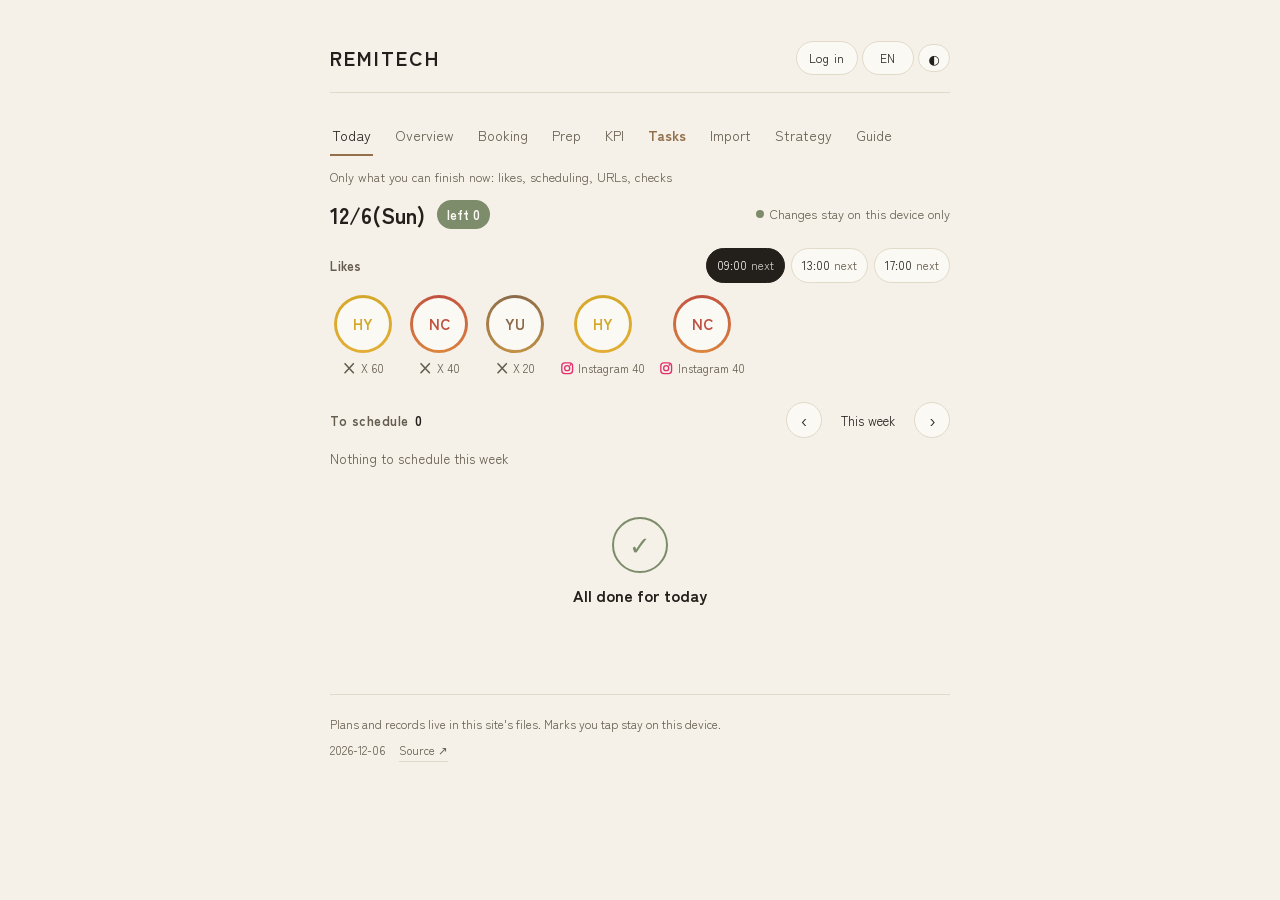
==== commit 9074144a: "REEL: 画像プロンプトを既存投稿の見た目（暗い紺黒・青白い光・太字見出し・REELロゴ）に合わせる Co-Authored-By: Claude Sonnet 5.5 <noreply@anthr" ====
--- a/index.html
+++ b/index.html
@@ -7652,7 +7652,7 @@
     }
     if (reelEditor) { reelEditor.renderLocation(); reelEditor.refresh(); return; }
     view.innerHTML = '<p class="empty">' + esc(t("loading")) + '</p>';
-    if (!reelLoading) reelLoading = import('./reel-editor.mjs?v=20261112-img').then(function (mod) {
+    if (!reelLoading) reelLoading = import('./reel-editor.mjs?v=20261112-img2').then(function (mod) {
       reelEditor = mod.createEditor({
         view: view, esc: esc, lang: function () { return lang; },
         active: function () { var u = authUser(); return isReelPage() && !!(u && (u.member || u.admin)); },
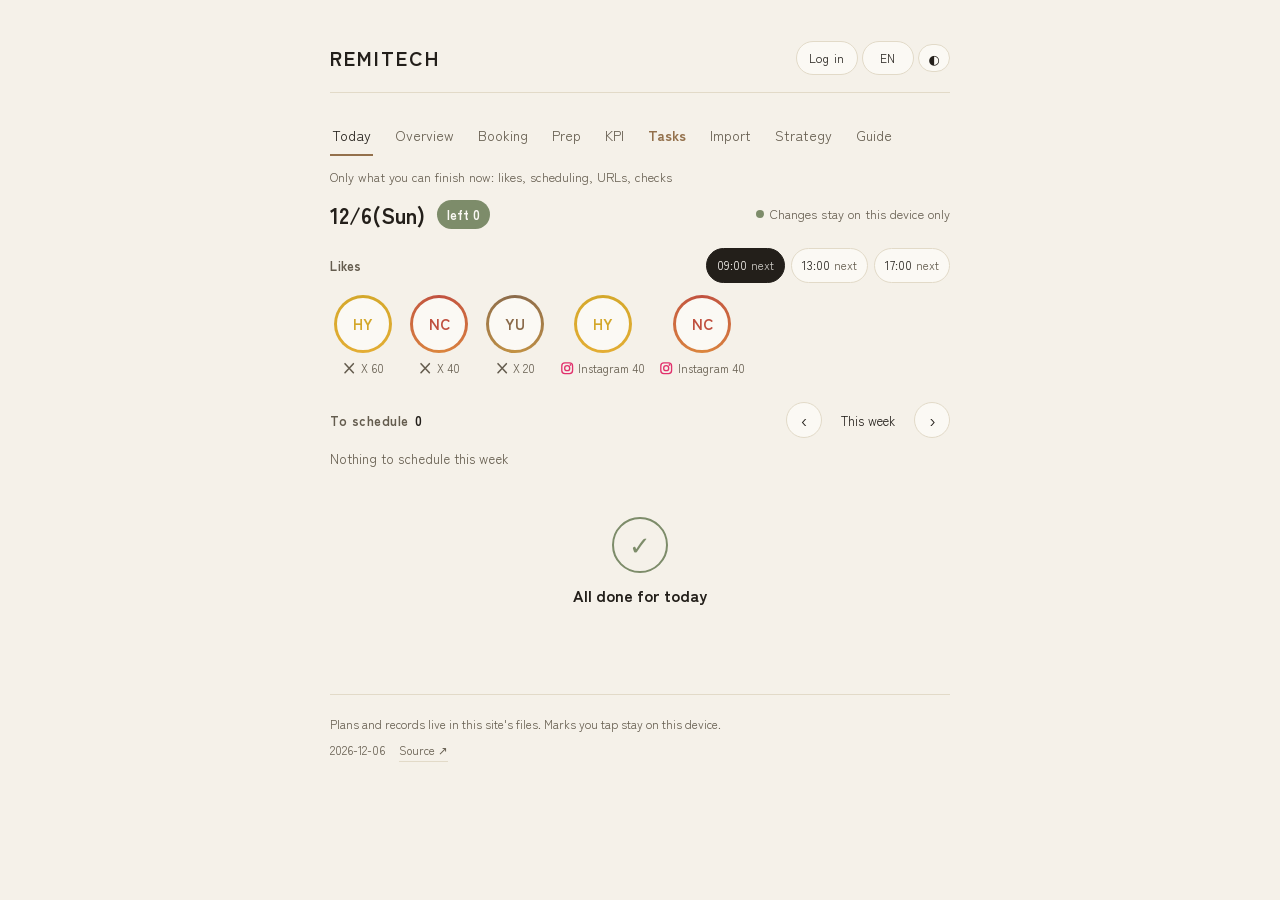
==== commit 9f124f44: "REEL: 画像プロンプトに「文字は見出しのみ・画面内の文字や数字は入れない」を追加 Co-Authored-By: Claude Sonnet 5.5 <noreply@anthropic.com>" ====
--- a/index.html
+++ b/index.html
@@ -7652,7 +7652,7 @@
     }
     if (reelEditor) { reelEditor.renderLocation(); reelEditor.refresh(); return; }
     view.innerHTML = '<p class="empty">' + esc(t("loading")) + '</p>';
-    if (!reelLoading) reelLoading = import('./reel-editor.mjs?v=20261112-img2').then(function (mod) {
+    if (!reelLoading) reelLoading = import('./reel-editor.mjs?v=20261112-img5').then(function (mod) {
       reelEditor = mod.createEditor({
         view: view, esc: esc, lang: function () { return lang; },
         active: function () { var u = authUser(); return isReelPage() && !!(u && (u.member || u.admin)); },
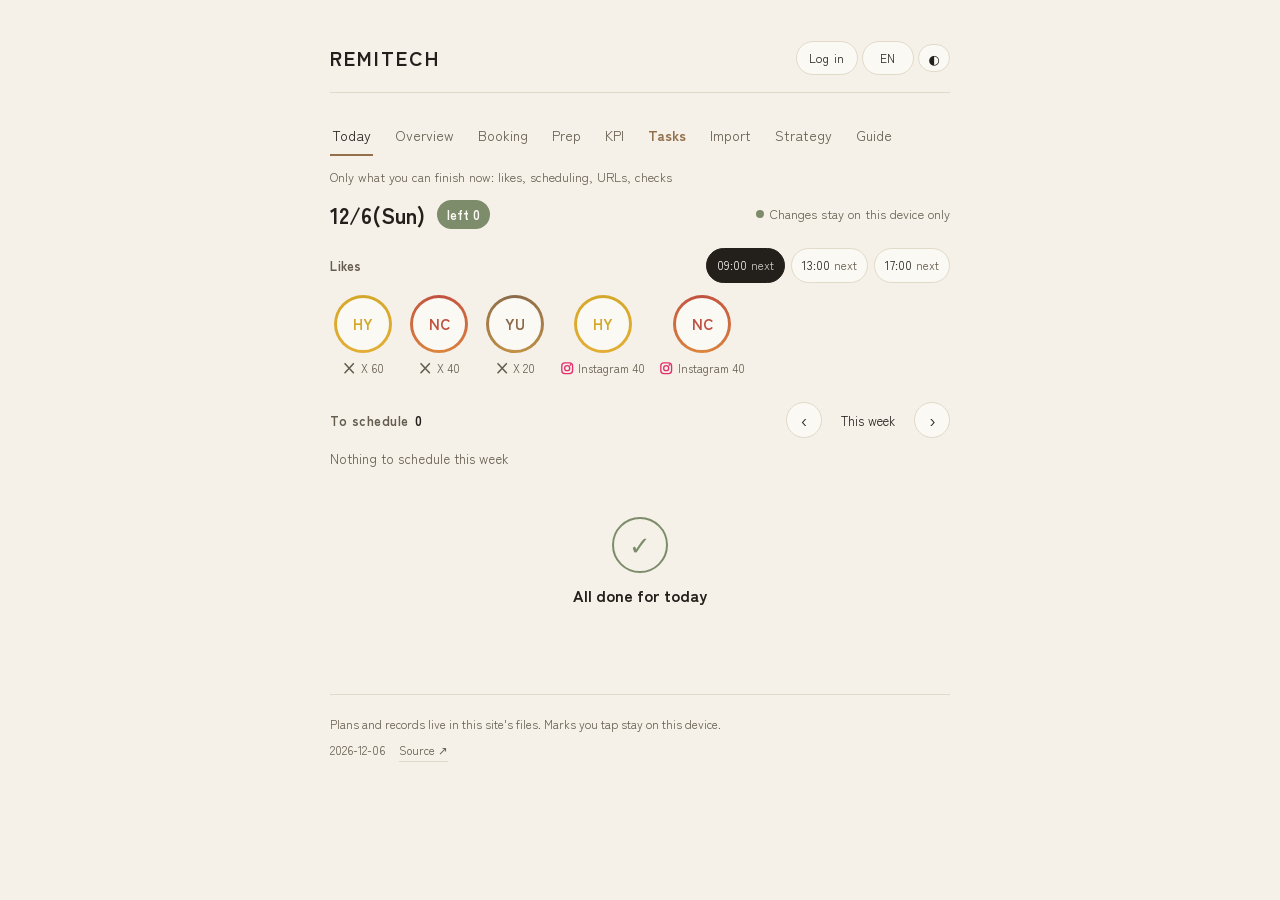
==== commit 9c6bc13c: "REEL: 画像プロンプト画面に「ロゴを重ねる」を追加。プロンプトはロゴなし・右下を空ける・色を紺寄りに Co-Authored-By: Claude Sonnet 5.5 <noreply@anth" ====
--- a/index.html
+++ b/index.html
@@ -11,7 +11,7 @@
 <link rel="preconnect" href="https://fonts.googleapis.com">
 <link rel="preconnect" href="https://fonts.gstatic.com" crossorigin>
 <link rel="stylesheet" href="https://fonts.googleapis.com/css2?family=Zen+Kaku+Gothic+New:wght@300;400;500&family=Shippori+Mincho:wght@500&display=swap">
-<link rel="stylesheet" href="./reel-editor.css?v=20261112-img">
+<link rel="stylesheet" href="./reel-editor.css?v=20261112-img6">
 <style>
   :root{
     --neon:#2bff88; --neon-ink:#07361b;
@@ -7652,7 +7652,7 @@
     }
     if (reelEditor) { reelEditor.renderLocation(); reelEditor.refresh(); return; }
     view.innerHTML = '<p class="empty">' + esc(t("loading")) + '</p>';
-    if (!reelLoading) reelLoading = import('./reel-editor.mjs?v=20261112-img5').then(function (mod) {
+    if (!reelLoading) reelLoading = import('./reel-editor.mjs?v=20261112-img6').then(function (mod) {
       reelEditor = mod.createEditor({
         view: view, esc: esc, lang: function () { return lang; },
         active: function () { var u = authUser(); return isReelPage() && !!(u && (u.member || u.admin)); },
--- a/reel-editor.css
+++ b/reel-editor.css
@@ -188,3 +188,4 @@
 .re-img-list{list-style:none;margin:0;padding:0;border:1px solid var(--line);border-radius:12px;background:var(--surface);overflow:hidden}
 .re-img-row{display:grid;grid-template-columns:34px minmax(0,1fr) auto;gap:10px;align-items:center;padding:10px 12px}.re-img-row+.re-img-row{border-top:1px solid var(--line)}
 .re-img-text{overflow:hidden;text-overflow:ellipsis;white-space:nowrap;font-size:13px;color:var(--muted,#556)}
+.re-img-logo{margin:12px 0 18px;padding:12px 14px;border:1px solid var(--line);border-radius:12px;background:var(--surface)}.re-img-logo h3{margin:0 0 4px;font-size:15px}.re-img-logo p{margin:0 0 8px;color:var(--muted,#556);font-size:13px}.re-img-logo canvas{display:block;margin-top:10px;border:1px solid var(--line);border-radius:8px}
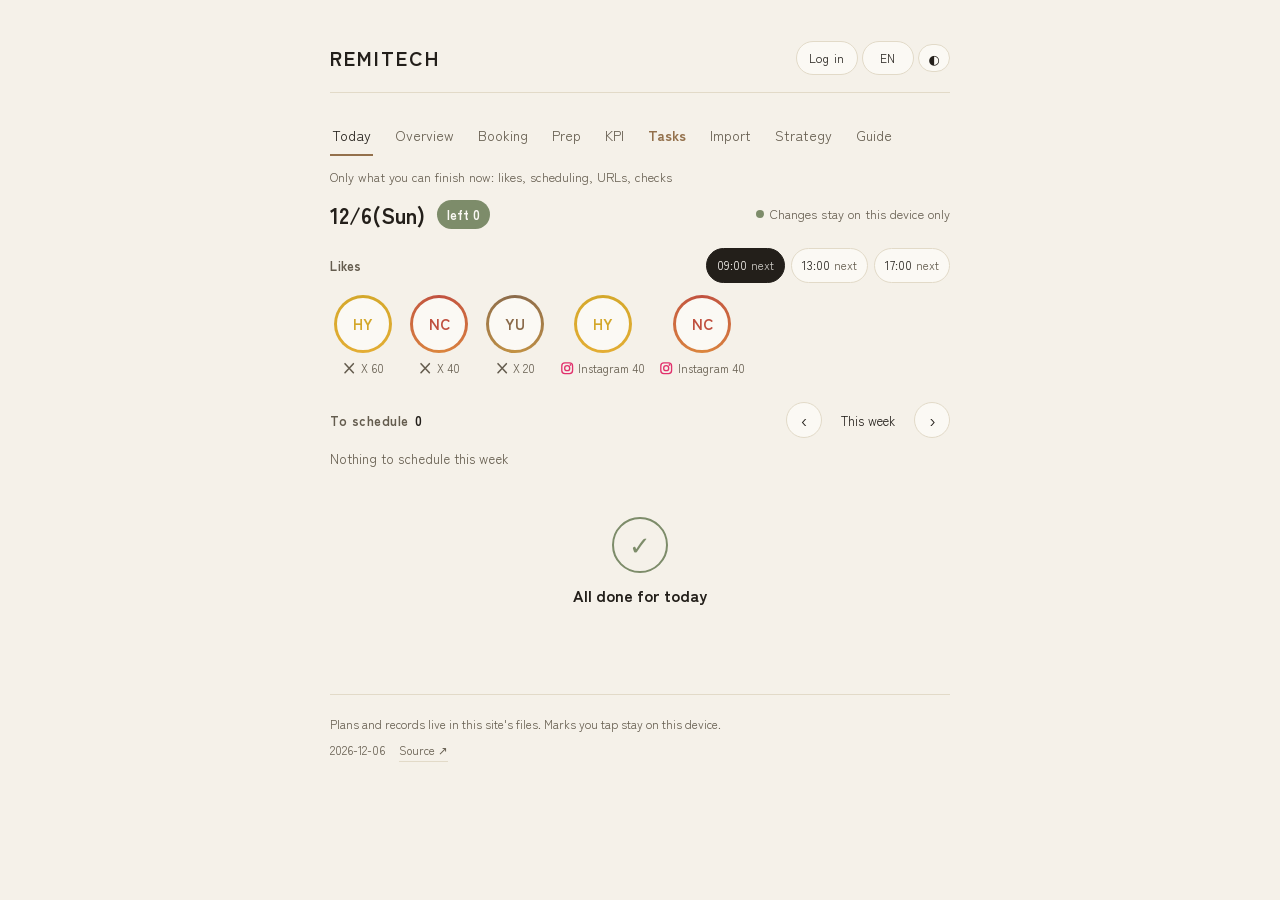
==== commit 59492ea2: "REEL: 画像プロンプトを既存SNSのスタイルに固定（物1つ・見出しは短く）。12月の描く物の指定を追加 Co-Authored-By: Claude Sonnet 5.5 <noreply@ant" ====
--- a/index.html
+++ b/index.html
@@ -7652,7 +7652,7 @@
     }
     if (reelEditor) { reelEditor.renderLocation(); reelEditor.refresh(); return; }
     view.innerHTML = '<p class="empty">' + esc(t("loading")) + '</p>';
-    if (!reelLoading) reelLoading = import('./reel-editor.mjs?v=20261112-img6').then(function (mod) {
+    if (!reelLoading) reelLoading = import('./reel-editor.mjs?v=20261112-img7').then(function (mod) {
       reelEditor = mod.createEditor({
         view: view, esc: esc, lang: function () { return lang; },
         active: function () { var u = authUser(); return isReelPage() && !!(u && (u.member || u.admin)); },
